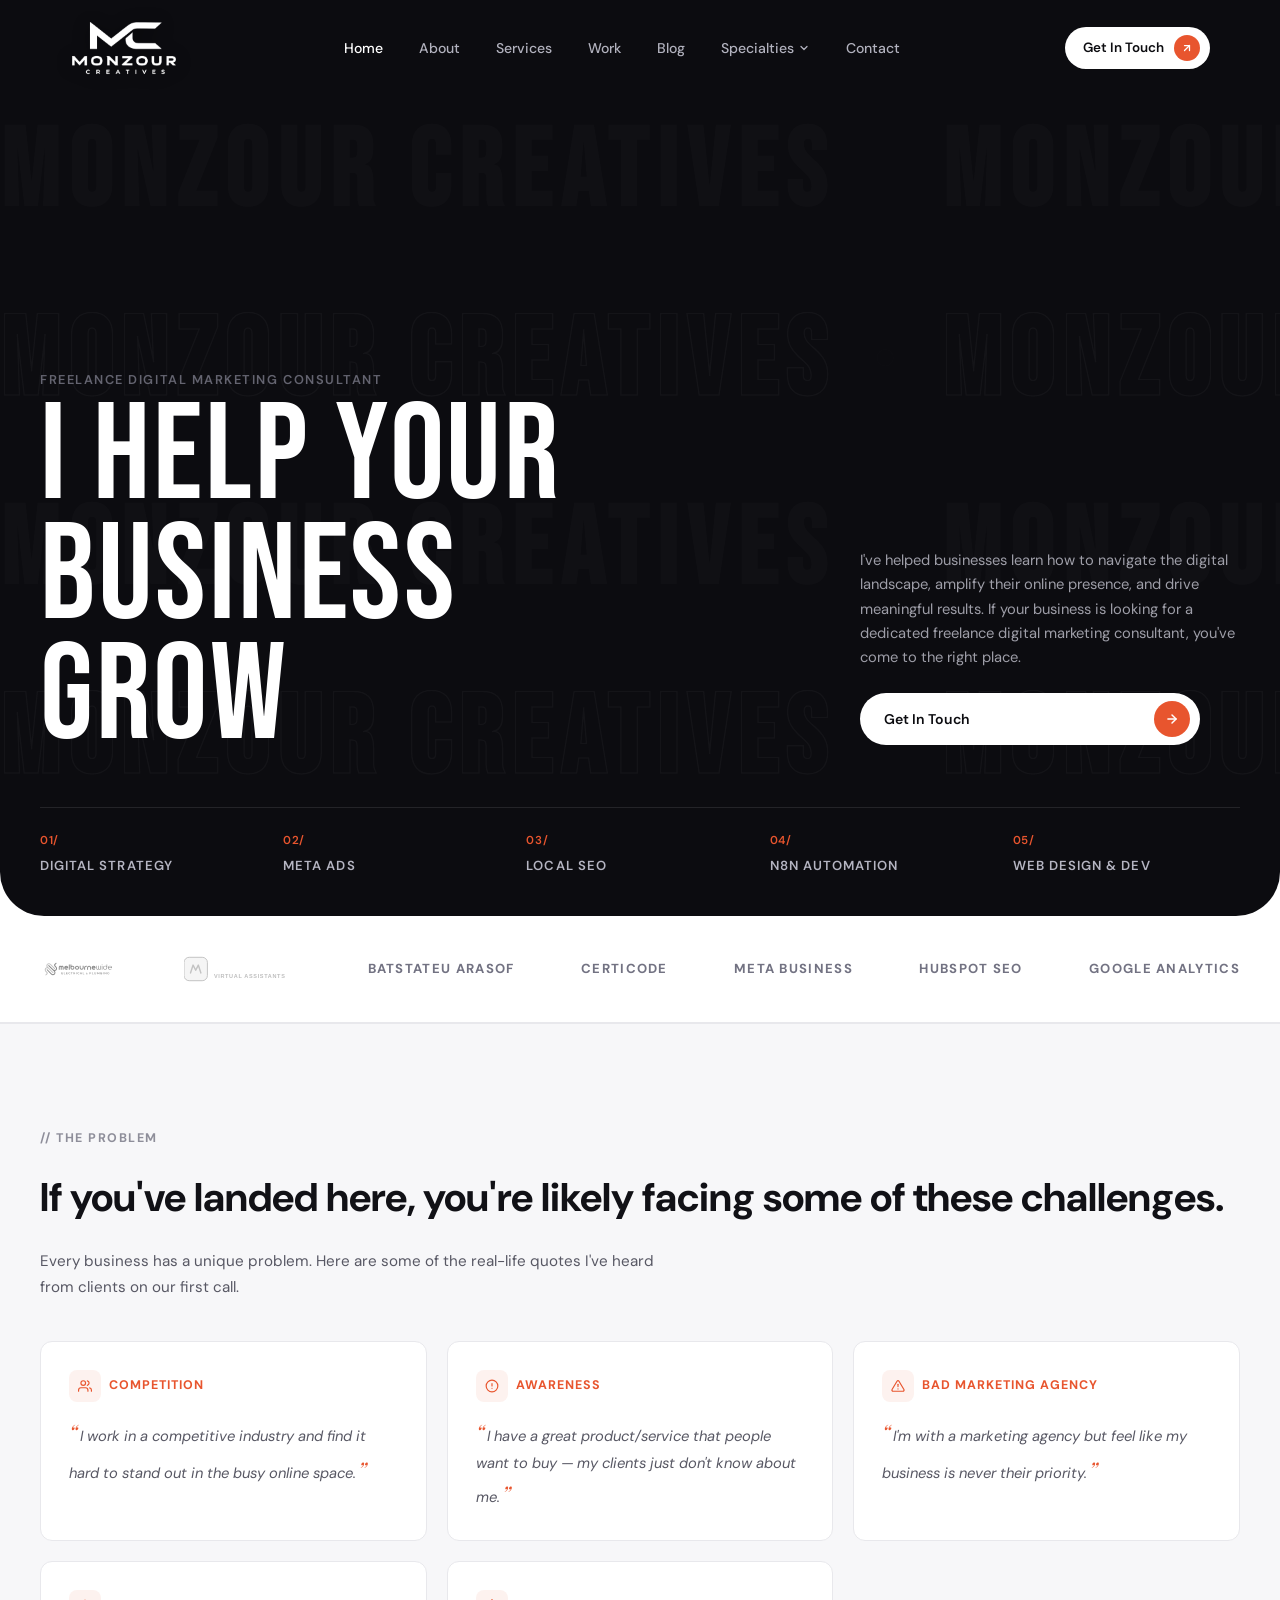
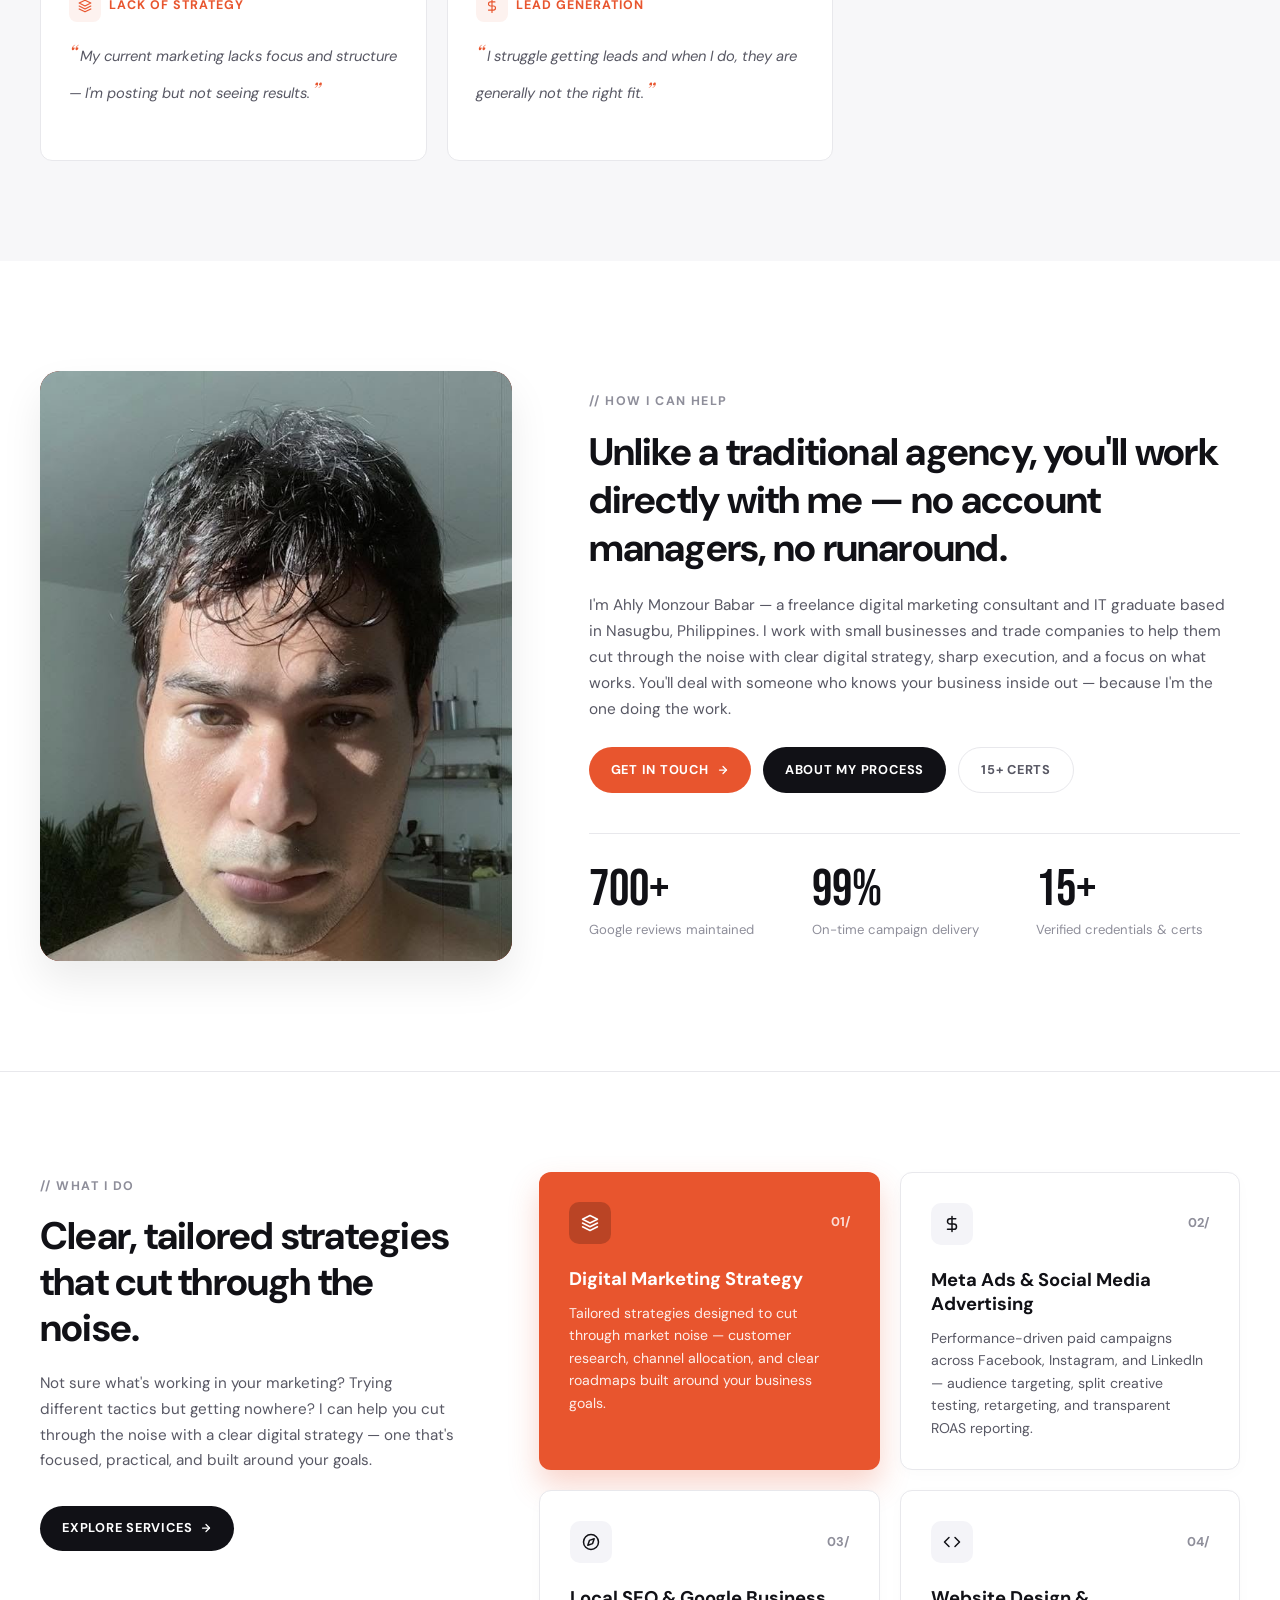
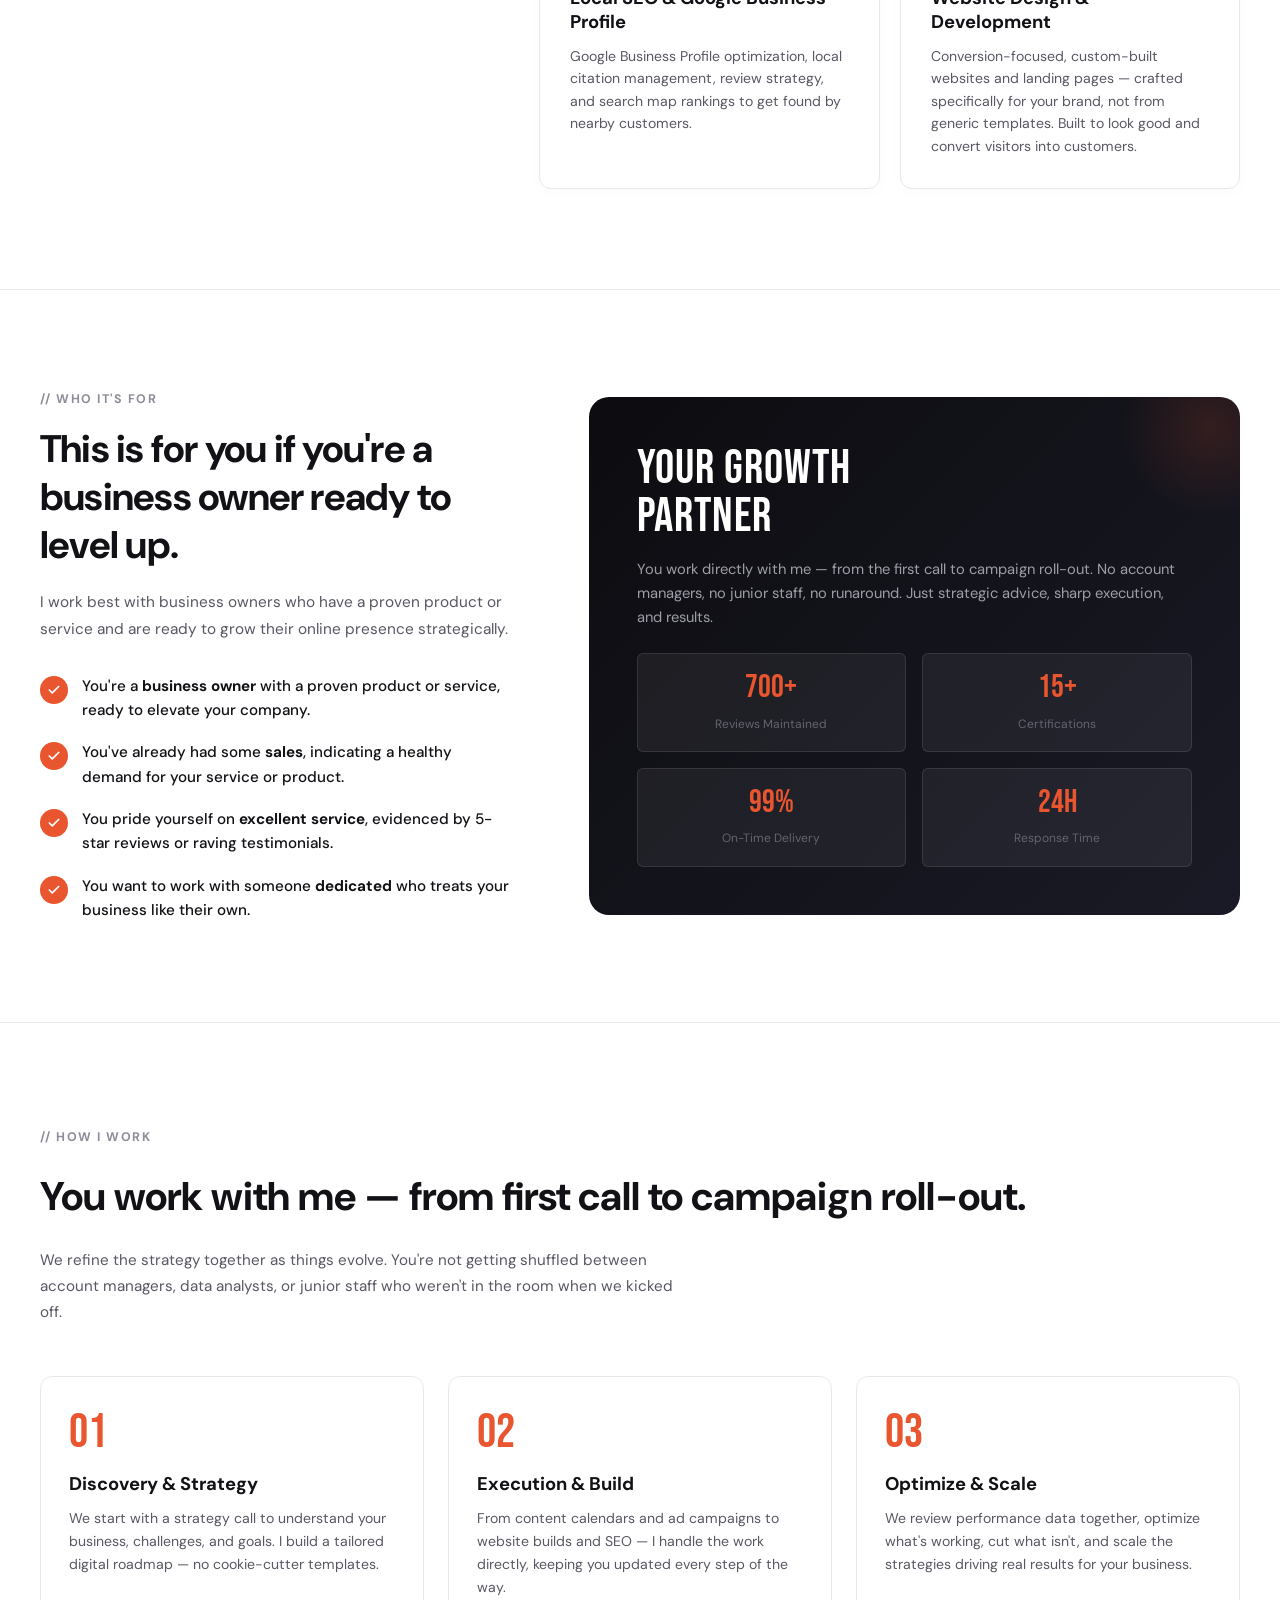
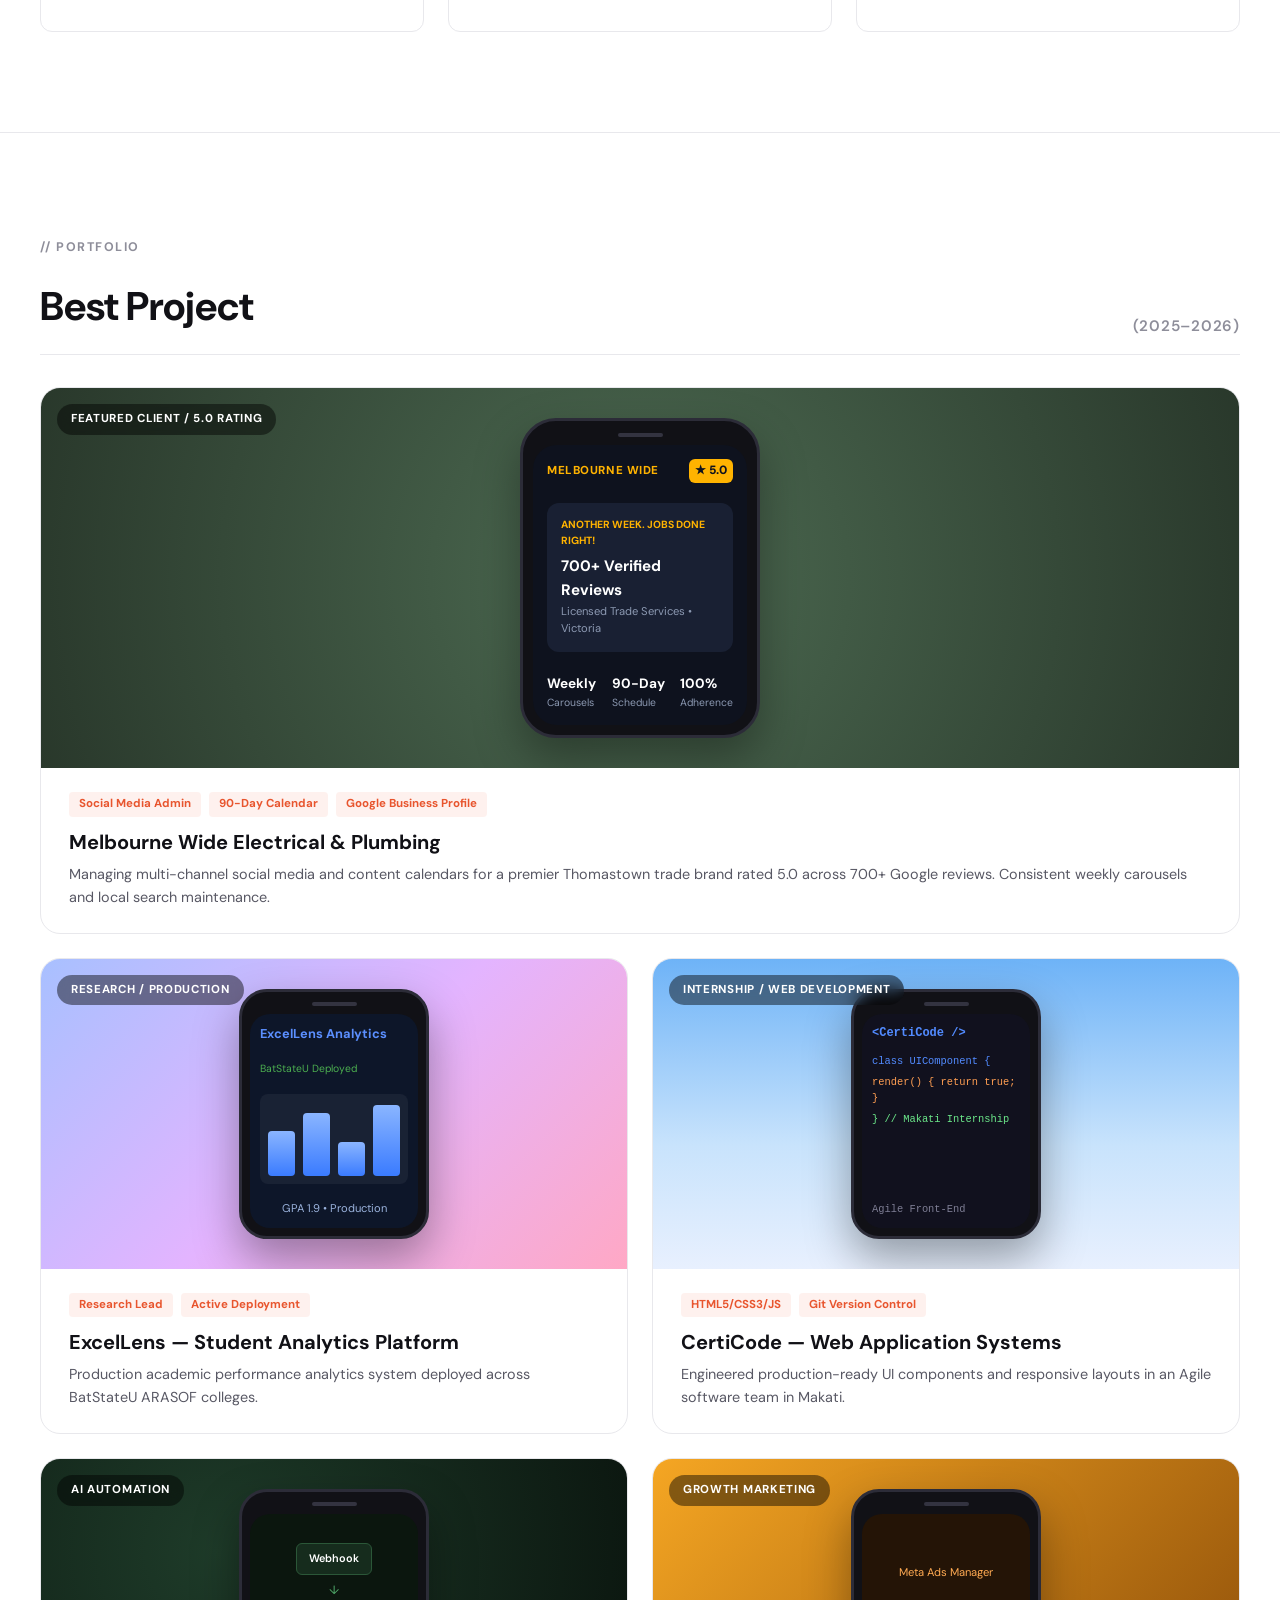
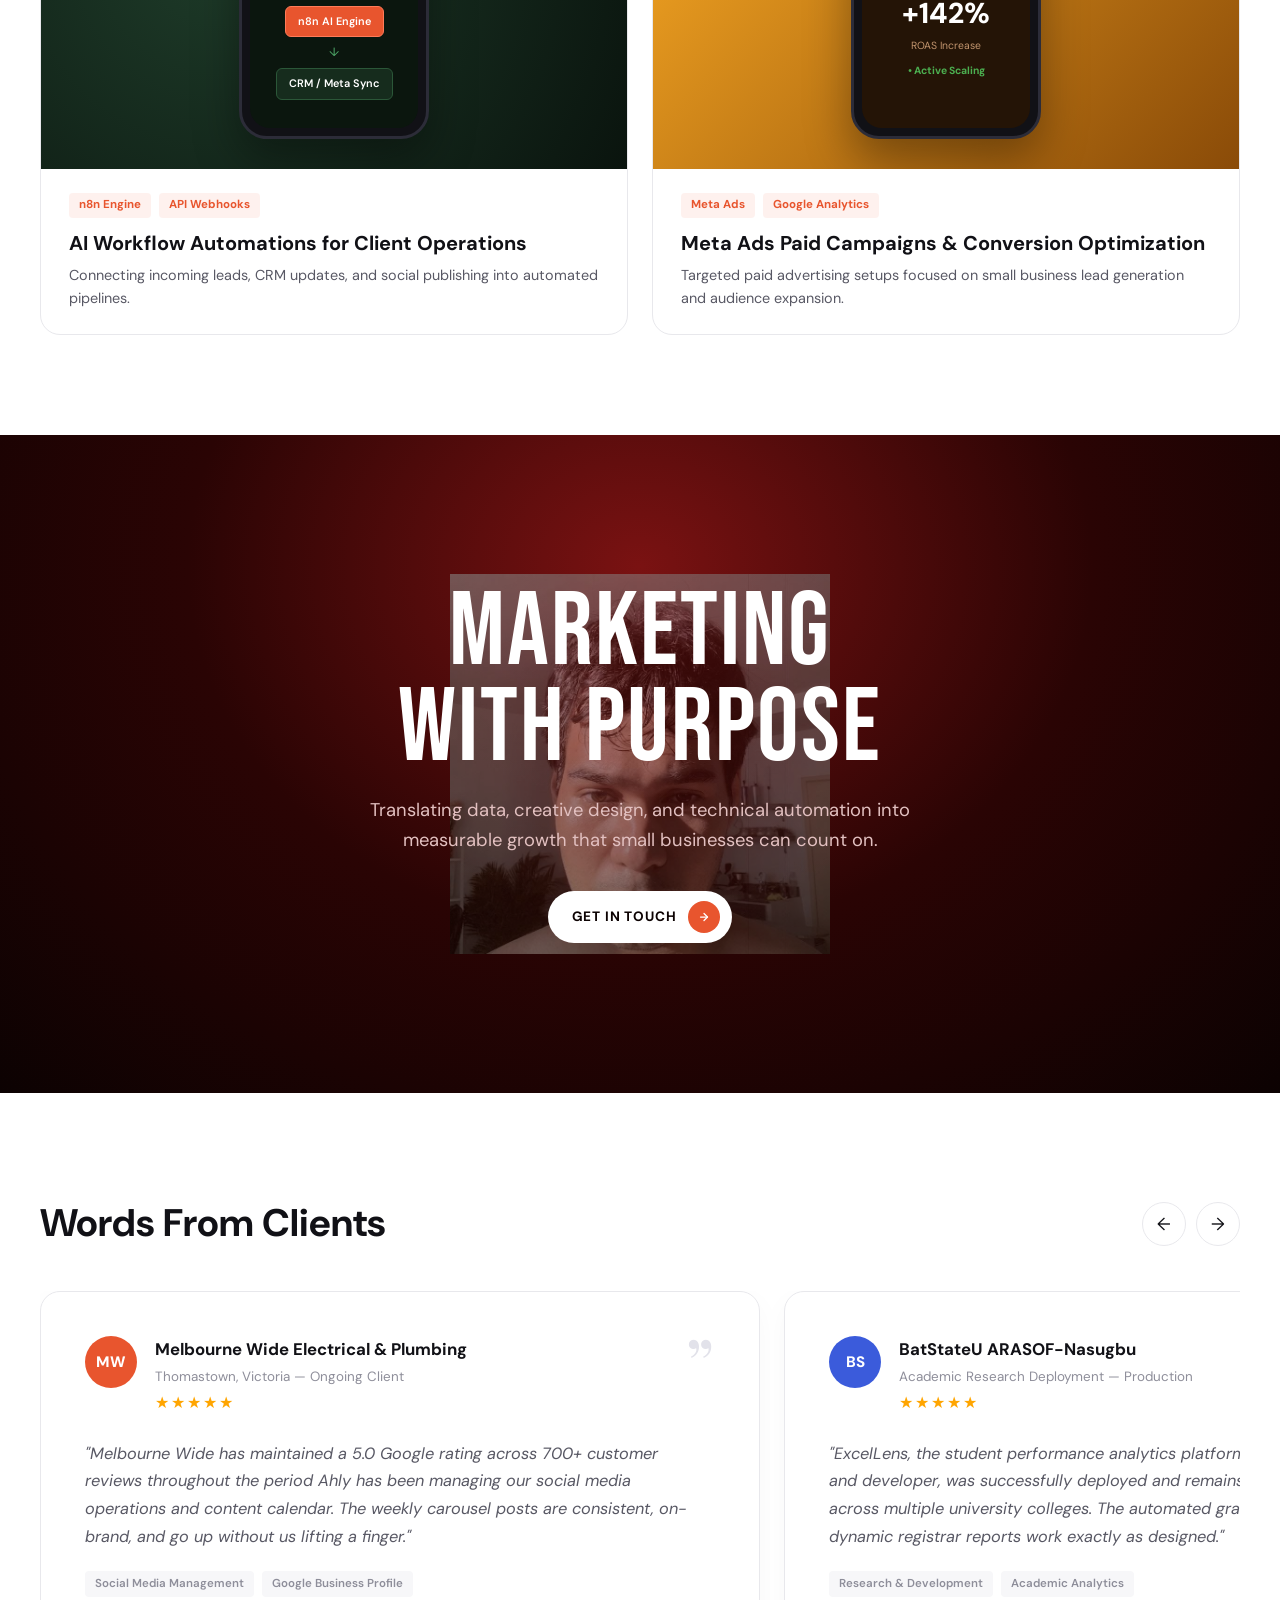
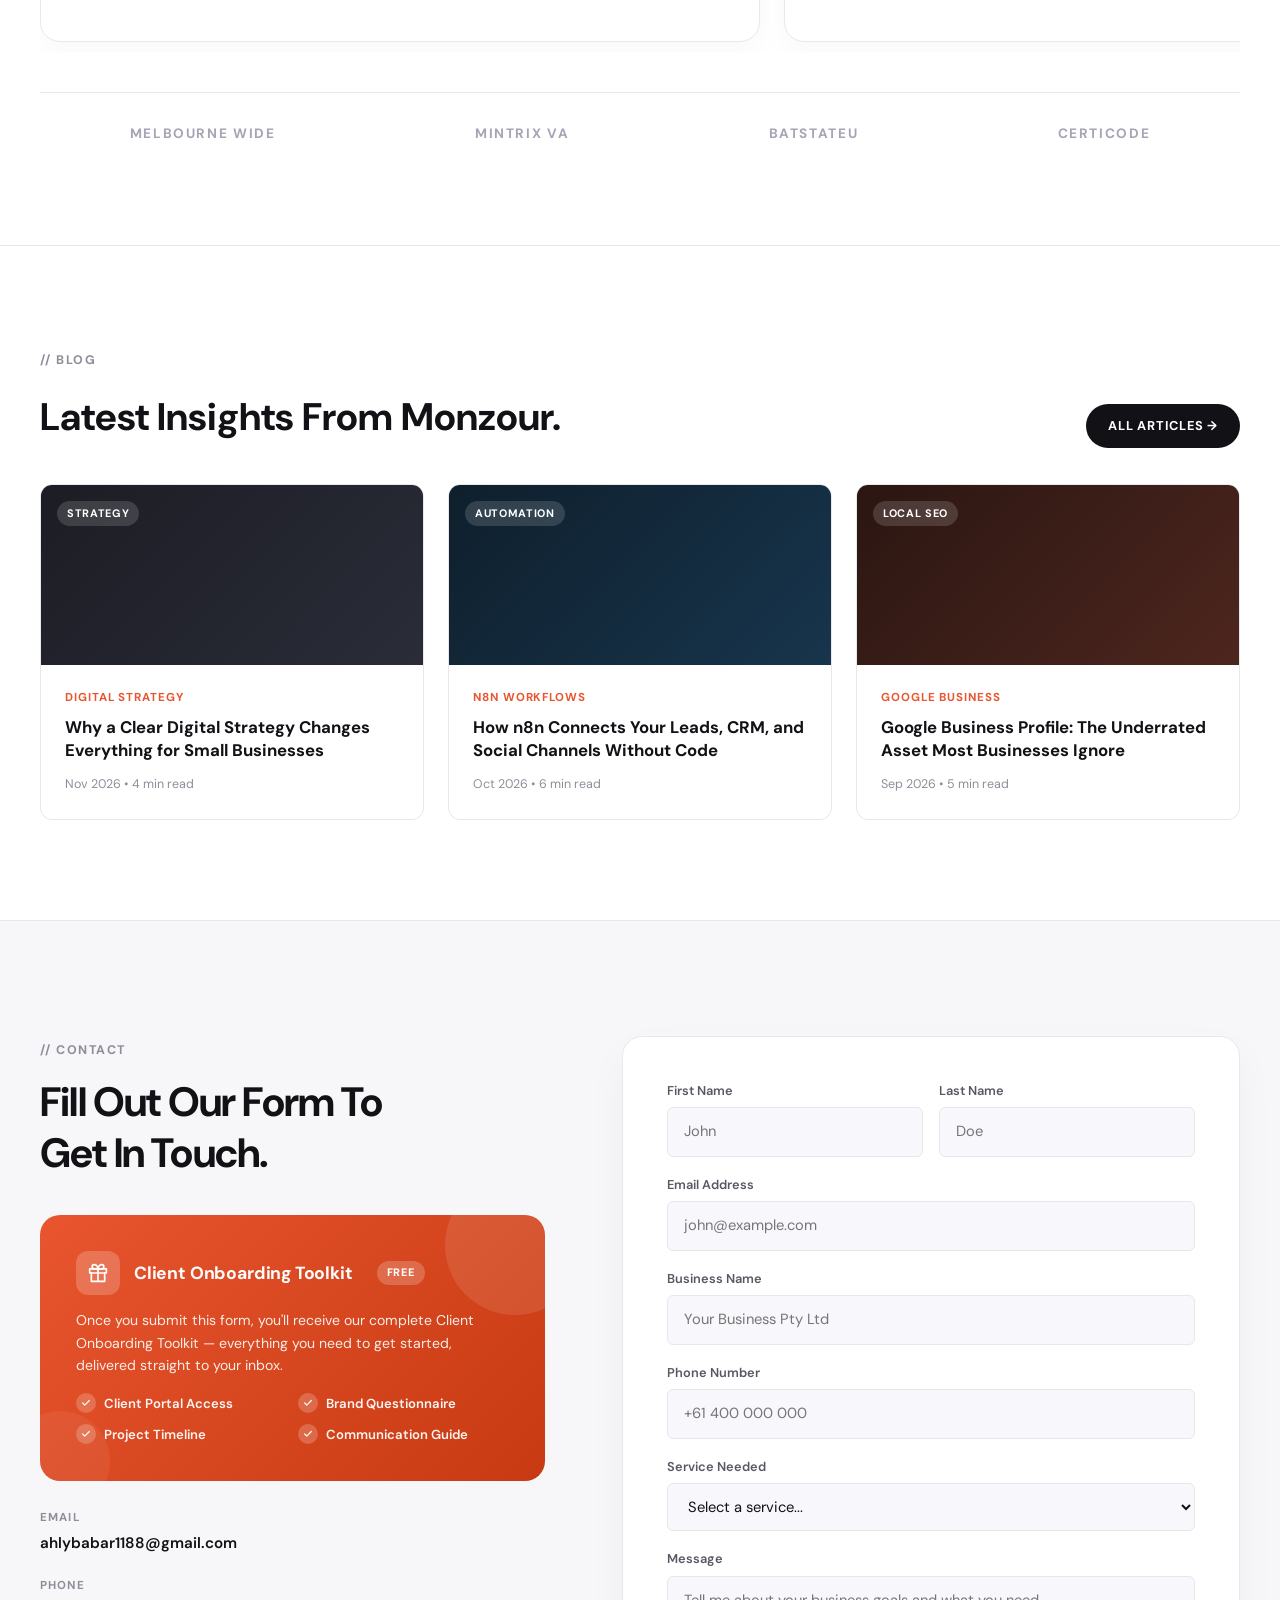
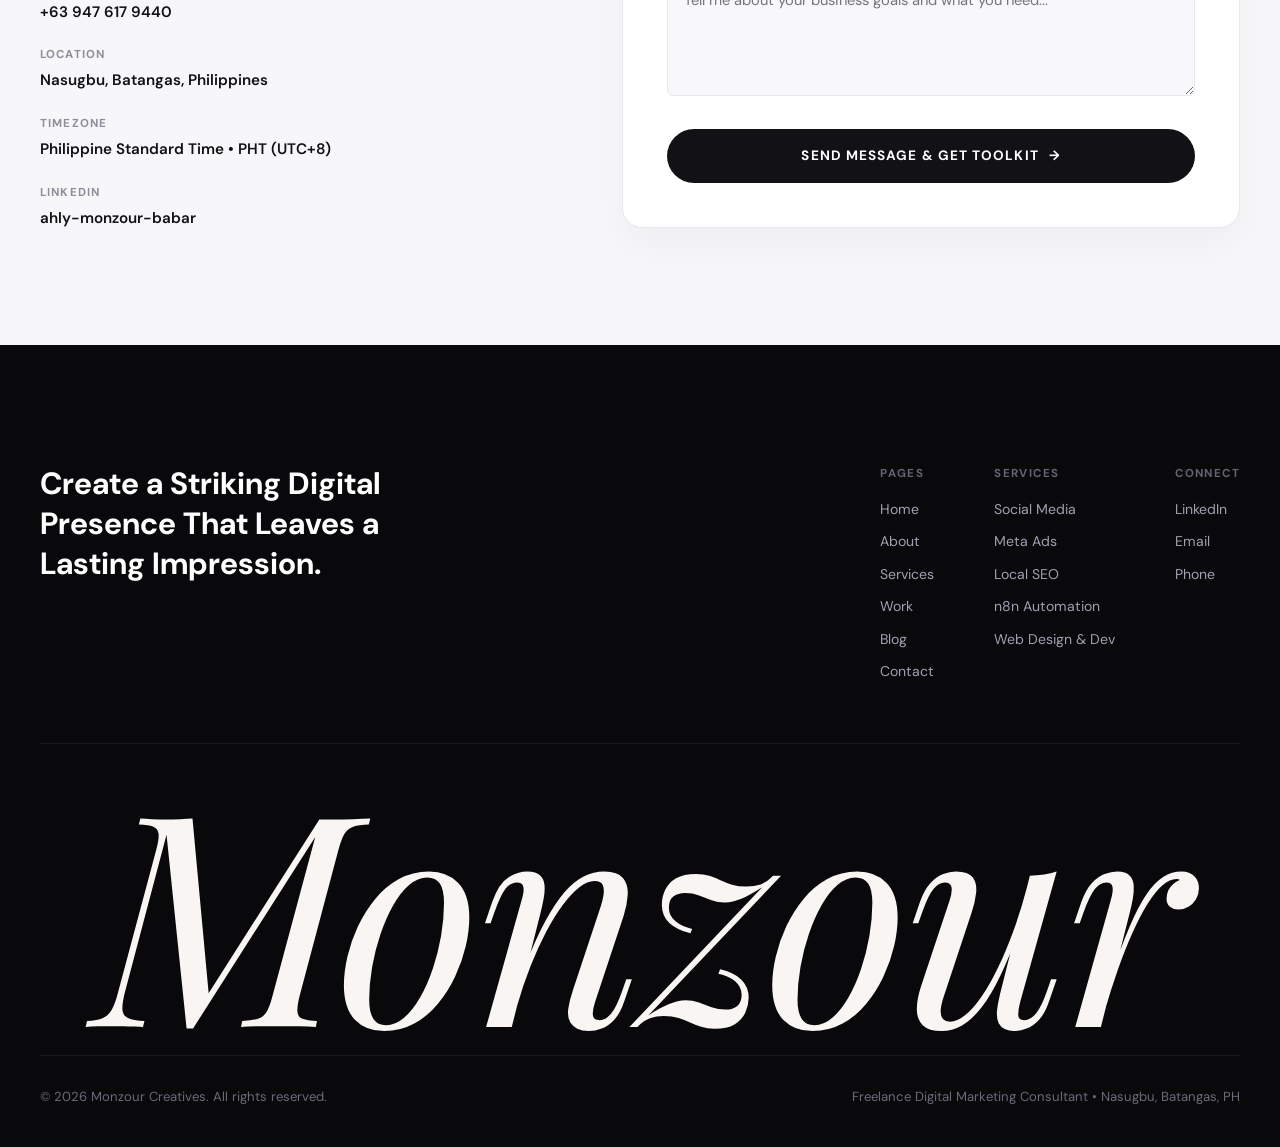
==== index.html @ 128cd542 "Update all contact buttons across all pages to lead directly to the Client Onboarding Toolkit form" ====
<!DOCTYPE html>
<html lang="en">

<head>
  <meta charset="UTF-8">
  <meta name="viewport" content="width=device-width, initial-scale=1.0">
  <meta name="description"
    content="Ahly Monzour Babar — Freelance Digital Marketing Consultant & AI Automation Specialist. Social media management, Meta Ads, SEO, n8n workflow automation, and web development.">
  <meta name="author" content="Ahly Monzour Babar">
  <link rel="icon" type="image/png" href="images/favicon.png">

  <!-- Fonts: Bebas Neue (display) + DM Sans (body) + Playfair Display (editorial wordmark) -->
  <link rel="preconnect" href="https://fonts.googleapis.com">
  <link rel="preconnect" href="https://fonts.gstatic.com" crossorigin>
  <link
    href="https://fonts.googleapis.com/css2?family=Bebas+Neue&family=DM+Sans:ital,wght@0,400;0,500;0,600;0,700;1,400&family=Playfair+Display:ital,wght@1,400;1,600;1,700;1,900&display=swap"
    rel="stylesheet">

  <link rel="stylesheet" href="css/styles.css">
  <title>Monzour Creatives | Freelance Digital Marketing Consultant</title>
</head>

<body>
  <a href="#main" class="skip-link">Skip to main content</a>
  <div class="nav-overlay" aria-hidden="true"></div>

  <!-- ===== HEADER ===== -->
  <header class="header" role="banner">
    <div class="hdr-inner">
      <a href="index.html" class="logo" aria-label="Monzour Creatives Home"><img src="images/logo.png"
          alt="Monzour Creatives" class="logo-img"></a>
      <nav class="nav" role="navigation" aria-label="Main navigation">
        <a href="index.html" class="nav-link active">Home</a>
        <a href="about.html" class="nav-link">About</a>
        <a href="#services" class="nav-link">Services</a>
        <a href="#projects" class="nav-link">Work</a>
        <a href="#articles" class="nav-link">Blog</a>
        <div class="dropdown">
          <a href="#" class="nav-link dropdown-toggle" aria-haspopup="true" aria-expanded="false">
            Specialties
            <svg xmlns="http://www.w3.org/2000/svg" viewBox="0 0 24 24" fill="none" stroke="currentColor"
              stroke-width="2.5" stroke-linecap="round" stroke-linejoin="round">
              <polyline points="6 9 12 15 18 9" />
            </svg>
          </a>
          <div class="dropdown-menu" role="menu">
            <a href="services/social-media.html" class="dropdown-item" role="menuitem">Social Media & Content
              Calendars</a>
            <a href="services/meta-ads.html" class="dropdown-item" role="menuitem">Meta Ads Management</a>
            <a href="services/seo.html" class="dropdown-item" role="menuitem">SEO & Google Business Profile</a>
            <a href="services/ai-automation.html" class="dropdown-item" role="menuitem">AI Workflow Automation (n8n)</a>
            <a href="services/web-development.html" class="dropdown-item" role="menuitem">Website Design &
              Development</a>
          </div>
        </div>
        <a href="#contact" class="nav-link">Contact</a>
      </nav>
      <a href="#contact" class="hdr-pill-btn">
        <span>Get In Touch</span>
        <span class="hdr-pill-arrow">
          <svg xmlns="http://www.w3.org/2000/svg" width="12" height="12" viewBox="0 0 24 24" fill="none"
            stroke="currentColor" stroke-width="2.5" stroke-linecap="round" stroke-linejoin="round">
            <line x1="7" y1="17" x2="17" y2="7" />
            <polyline points="7 7 17 7 17 17" />
          </svg>
        </span>
      </a>
      <button class="menu-toggle" aria-label="Toggle menu" aria-expanded="false">
        <span></span><span></span><span></span>
      </button>
    </div>
  </header>

  <main id="main">

    <!-- ===== 1. HERO (SK Creative Style — Freelance Consultant Intro) ===== -->
    <section class="hero-wrapper" aria-label="Introduction">
      <div class="hero-container">

        <!-- Multiple "Monzour Creatives" Ambient Typography Backdrop -->
        <div class="hero-bg-watermark" aria-hidden="true">
          <div class="watermark-row row-left">
            <span>MONZOUR CREATIVES</span>
            <span class="wm-dot">&bull;</span>
            <span>MONZOUR CREATIVES</span>
            <span class="wm-dot">&bull;</span>
            <span>MONZOUR CREATIVES</span>
            <span class="wm-dot">&bull;</span>
            <span>MONZOUR CREATIVES</span>
            <span class="wm-dot">&bull;</span>
            <span>MONZOUR CREATIVES</span>
            <span class="wm-dot">&bull;</span>
            <span>MONZOUR CREATIVES</span>
          </div>
          <div class="watermark-row row-right watermark-outline">
            <span>MONZOUR CREATIVES</span>
            <span class="wm-dot">&bull;</span>
            <span>MONZOUR CREATIVES</span>
            <span class="wm-dot">&bull;</span>
            <span>MONZOUR CREATIVES</span>
            <span class="wm-dot">&bull;</span>
            <span>MONZOUR CREATIVES</span>
            <span class="wm-dot">&bull;</span>
            <span>MONZOUR CREATIVES</span>
            <span class="wm-dot">&bull;</span>
            <span>MONZOUR CREATIVES</span>
          </div>
          <div class="watermark-row row-left">
            <span>MONZOUR CREATIVES</span>
            <span class="wm-dot">&bull;</span>
            <span>MONZOUR CREATIVES</span>
            <span class="wm-dot">&bull;</span>
            <span>MONZOUR CREATIVES</span>
            <span class="wm-dot">&bull;</span>
            <span>MONZOUR CREATIVES</span>
            <span class="wm-dot">&bull;</span>
            <span>MONZOUR CREATIVES</span>
            <span class="wm-dot">&bull;</span>
            <span>MONZOUR CREATIVES</span>
          </div>
          <div class="watermark-row row-right watermark-outline">
            <span>MONZOUR CREATIVES</span>
            <span class="wm-dot">&bull;</span>
            <span>MONZOUR CREATIVES</span>
            <span class="wm-dot">&bull;</span>
            <span>MONZOUR CREATIVES</span>
            <span class="wm-dot">&bull;</span>
            <span>MONZOUR CREATIVES</span>
            <span class="wm-dot">&bull;</span>
            <span>MONZOUR CREATIVES</span>
            <span class="wm-dot">&bull;</span>
            <span>MONZOUR CREATIVES</span>
          </div>
        </div>

        <!-- Huge Center Logo replacing photo in the middle -->
        <div class="hero-center-logo">
          <div class="hero-logo-ambient-glow" aria-hidden="true"></div>
        </div>

        <!-- Headline & CTA Row -->
        <div class="hero-main-row">
          <div class="hero-headline-col">
            <span class="hero-eyebrow">FREELANCE DIGITAL MARKETING CONSULTANT</span>
            <h1 class="hero-title">
              I HELP YOUR<br>
              BUSINESS<br>
              GROW
            </h1>
          </div>

          <div class="hero-action-col">
            <p class="hero-bio">
              I've helped businesses learn how to navigate the digital landscape, amplify their online presence, and
              drive meaningful results. If your business is looking for a dedicated freelance digital marketing
              consultant, you've come to the right place.
            </p>
            <a href="#contact" class="hero-search-pill">
              <span class="pill-label">Get In Touch</span>
              <span class="pill-icon">
                <svg xmlns="http://www.w3.org/2000/svg" width="14" height="14" viewBox="0 0 24 24" fill="none"
                  stroke="currentColor" stroke-width="2.5" stroke-linecap="round" stroke-linejoin="round">
                  <line x1="5" y1="12" x2="19" y2="12" />
                  <polyline points="12 5 19 12 12 19" />
                </svg>
              </span>
            </a>
          </div>
        </div>

        <!-- 5-Column Service Bar -->
        <div class="hero-services-bar">
          <div class="hero-service-item">
            <span class="hs-num">01/</span>
            <span class="hs-name">DIGITAL STRATEGY</span>
          </div>
          <div class="hero-service-item">
            <span class="hs-num">02/</span>
            <span class="hs-name">META ADS</span>
          </div>
          <div class="hero-service-item">
            <span class="hs-num">03/</span>
            <span class="hs-name">LOCAL SEO</span>
          </div>
          <div class="hero-service-item">
            <span class="hs-num">04/</span>
            <span class="hs-name">N8N AUTOMATION</span>
          </div>
          <div class="hero-service-item">
            <span class="hs-num">05/</span>
            <span class="hs-name">WEB DESIGN & DEV</span>
          </div>
        </div>

      </div>
    </section>

    <!-- ===== CLIENT LOGOS / SOCIAL PROOF STRIP ===== -->
    <section class="clients-strip" aria-label="Clients and trusted partners">
      <div class="clients-strip-inner">
        <div class="client-logo-item">
          <img src="images/clients/melbourne-wide-logo.svg" alt="Melbourne Wide Electrical &amp; Plumbing"
            onerror="this.outerHTML='<span class=\'client-txt-logo\'>MELBOURNE WIDE</span>'">
        </div>
        <div class="client-logo-item">
          <img src="images/clients/mintrix-logo.svg" alt="Mintrix Virtual Assistants"
            onerror="this.outerHTML='<span class=\'client-txt-logo\'>MINTRIX VA</span>'">
        </div>
        <div class="client-logo-item">
          <span class="client-txt-logo">BATSTATEU ARASOF</span>
        </div>
        <div class="client-logo-item">
          <span class="client-txt-logo">CERTICODE</span>
        </div>
        <div class="client-logo-item">
          <span class="client-txt-logo">META BUSINESS</span>
        </div>
        <div class="client-logo-item">
          <span class="client-txt-logo">HUBSPOT SEO</span>
        </div>
        <div class="client-logo-item">
          <span class="client-txt-logo">GOOGLE ANALYTICS</span>
        </div>
      </div>
    </section>

    <!-- ===== 2. THE PROBLEM (SK Creative-style Pain Points) ===== -->
    <section class="problems-section reveal" id="the-problem">
      <div class="problems-container">
        <span class="sub-tag">// THE PROBLEM</span>
        <h2 class="problems-heading">If you've landed here, you're likely facing some of these challenges.</h2>
        <p class="problems-intro">
          Every business has a unique problem. Here are some of the real-life quotes I've heard from clients on our
          first call.
        </p>

        <div class="problems-grid">
          <!-- Problem 1 -->
          <div class="problem-card stagger-child">
            <div class="problem-category">
              <span class="problem-category-icon">
                <svg xmlns="http://www.w3.org/2000/svg" width="14" height="14" viewBox="0 0 24 24" fill="none"
                  stroke="currentColor" stroke-width="2" stroke-linecap="round" stroke-linejoin="round">
                  <path d="M17 21v-2a4 4 0 0 0-4-4H5a4 4 0 0 0-4 4v2" />
                  <circle cx="9" cy="7" r="4" />
                  <path d="M23 21v-2a4 4 0 0 0-3-3.87" />
                  <path d="M16 3.13a4 4 0 0 1 0 7.75" />
                </svg>
              </span>
              Competition
            </div>
            <p class="problem-quote">I work in a competitive industry and find it hard to stand out in the busy online
              space.</p>
          </div>

          <!-- Problem 2 -->
          <div class="problem-card stagger-child">
            <div class="problem-category">
              <span class="problem-category-icon">
                <svg xmlns="http://www.w3.org/2000/svg" width="14" height="14" viewBox="0 0 24 24" fill="none"
                  stroke="currentColor" stroke-width="2" stroke-linecap="round" stroke-linejoin="round">
                  <circle cx="12" cy="12" r="10" />
                  <line x1="12" y1="8" x2="12" y2="12" />
                  <line x1="12" y1="16" x2="12.01" y2="16" />
                </svg>
              </span>
              Awareness
            </div>
            <p class="problem-quote">I have a great product/service that people want to buy — my clients just don't
              know about me.</p>
          </div>

          <!-- Problem 3 -->
          <div class="problem-card stagger-child">
            <div class="problem-category">
              <span class="problem-category-icon">
                <svg xmlns="http://www.w3.org/2000/svg" width="14" height="14" viewBox="0 0 24 24" fill="none"
                  stroke="currentColor" stroke-width="2" stroke-linecap="round" stroke-linejoin="round">
                  <path d="M10.29 3.86L1.82 18a2 2 0 0 0 1.71 3h16.94a2 2 0 0 0 1.71-3L13.71 3.86a2 2 0 0 0-3.42 0z" />
                  <line x1="12" y1="9" x2="12" y2="13" />
                  <line x1="12" y1="17" x2="12.01" y2="17" />
                </svg>
              </span>
              Bad Marketing Agency
            </div>
            <p class="problem-quote">I'm with a marketing agency but feel like my business is never their priority.</p>
          </div>

          <!-- Problem 4 -->
          <div class="problem-card stagger-child">
            <div class="problem-category">
              <span class="problem-category-icon">
                <svg xmlns="http://www.w3.org/2000/svg" width="14" height="14" viewBox="0 0 24 24" fill="none"
                  stroke="currentColor" stroke-width="2" stroke-linecap="round" stroke-linejoin="round">
                  <polygon points="12 2 2 7 12 12 22 7 12 2" />
                  <polyline points="2 17 12 22 22 17" />
                  <polyline points="2 12 12 17 22 12" />
                </svg>
              </span>
              Lack of Strategy
            </div>
            <p class="problem-quote">My current marketing lacks focus and structure — I'm posting but not seeing
              results.</p>
          </div>

          <!-- Problem 5 -->
          <div class="problem-card stagger-child">
            <div class="problem-category">
              <span class="problem-category-icon">
                <svg xmlns="http://www.w3.org/2000/svg" width="14" height="14" viewBox="0 0 24 24" fill="none"
                  stroke="currentColor" stroke-width="2" stroke-linecap="round" stroke-linejoin="round">
                  <line x1="12" y1="1" x2="12" y2="23" />
                  <path d="M17 5H9.5a3.5 3.5 0 0 0 0 7h5a3.5 3.5 0 0 1 0 7H6" />
                </svg>
              </span>
              Lead Generation
            </div>
            <p class="problem-quote">I struggle getting leads and when I do, they are generally not the right fit.</p>
          </div>

          <!-- Problem 6 -->
          <div class="problem-card stagger-child">
            <div class="problem-category">
              <span class="problem-category-icon">
                <svg xmlns="http://www.w3.org/2000/svg" width="14" height="14" viewBox="0 0 24 24" fill="none"
                  stroke="currentColor" stroke-width="2" stroke-linecap="round" stroke-linejoin="round">
                  <rect x="2" y="3" width="20" height="14" rx="2" ry="2" />
                  <line x1="8" y1="21" x2="16" y2="21" />
                  <line x1="12" y1="17" x2="12" y2="21" />
                </svg>
              </span>
              Brand Inconsistency
            </div>
            <p class="problem-quote">My current website doesn't reflect what my business is about and I'm losing
              potential customers.</p>
          </div>
        </div>
      </div>
    </section>

    <!-- ===== 3. ABOUT SPLIT (How I Can Help / Direct Work Approach) ===== -->
    <section class="about-section reveal" id="about">
      <div class="about-grid">
        <!-- Left: Red-lit portrait photo -->
        <div class="about-photo-wrap">
          <img src="images/ahly-portrait.jpg" alt="Ahly Monzour Babar - About" class="about-photo-img">
        </div>

        <!-- Right: Content & Stats -->
        <div class="about-content">
          <span class="sub-tag">// HOW I CAN HELP</span>
          <h2 class="about-heading">
            Unlike a traditional agency, you'll work directly with me — no account managers, no runaround.
          </h2>
          <p class="about-desc">
            I'm Ahly Monzour Babar — a freelance digital marketing consultant and IT graduate based in Nasugbu,
            Philippines. I work with small businesses and trade companies to help them cut through the noise with clear
            digital strategy, sharp execution, and a focus on what works. You'll deal with someone who knows your
            business inside out — because I'm the one doing the work.
          </p>

          <div class="about-pills-row">
            <a href="#contact" class="pill-btn pill-btn--orange">
              <span>GET IN TOUCH</span>
              <svg xmlns="http://www.w3.org/2000/svg" width="12" height="12" viewBox="0 0 24 24" fill="none"
                stroke="currentColor" stroke-width="2.5" stroke-linecap="round" stroke-linejoin="round">
                <line x1="5" y1="12" x2="19" y2="12" />
                <polyline points="12 5 19 12 12 19" />
              </svg>
            </a>
            <a href="about.html" class="pill-btn pill-btn--dark">ABOUT MY PROCESS</a>
            <a href="about.html#certifications" class="pill-btn pill-btn--outline">15+ CERTS</a>
          </div>

          <!-- Stats Row -->
          <div class="about-stats-row">
            <div class="stat-box">
              <span class="stat-big-num">700+</span>
              <span class="stat-label-text">Google reviews maintained</span>
            </div>
            <div class="stat-box">
              <span class="stat-big-num">99%</span>
              <span class="stat-label-text">On-time campaign delivery</span>
            </div>
            <div class="stat-box">
              <span class="stat-big-num">15+</span>
              <span class="stat-label-text">Verified credentials & certs</span>
            </div>
          </div>
        </div>
      </div>
    </section>

    <!-- ===== 4. SERVICES SECTION (SK Creative-style 4 Service Pillars) ===== -->
    <section class="services-section reveal" id="services">
      <div class="services-container">

        <!-- Left: Heading & Intro -->
        <div class="services-left-col">
          <span class="sub-tag">// WHAT I DO</span>
          <h2 class="services-main-heading">
            Clear, tailored strategies<br>that cut through the noise.
          </h2>
          <p class="services-intro-text">
            Not sure what's working in your marketing? Trying different tactics but getting nowhere? I can help you
            cut through the noise with a clear digital strategy — one that's focused, practical, and built around your
            goals.
          </p>
          <a href="portfolio.html" class="pill-btn pill-btn--dark">
            <span>EXPLORE SERVICES</span>
            <svg xmlns="http://www.w3.org/2000/svg" width="12" height="12" viewBox="0 0 24 24" fill="none"
              stroke="currentColor" stroke-width="2.5" stroke-linecap="round" stroke-linejoin="round">
              <line x1="5" y1="12" x2="19" y2="12" />
              <polyline points="12 5 19 12 12 19" />
            </svg>
          </a>
        </div>

        <!-- Right: 2x2 Grid of 4 Service Cards -->
        <div class="services-cards-grid">

          <!-- Card 1: Digital Strategy (Vibrant Orange Card) -->
          <div class="svc-card svc-card--orange">
            <div class="svc-card-header">
              <div class="svc-icon-box svc-icon-box--dark">
                <svg xmlns="http://www.w3.org/2000/svg" width="18" height="18" viewBox="0 0 24 24" fill="none"
                  stroke="currentColor" stroke-width="2" stroke-linecap="round" stroke-linejoin="round">
                  <polygon points="12 2 2 7 12 12 22 7 12 2" />
                  <polyline points="2 17 12 22 22 17" />
                  <polyline points="2 12 12 17 22 12" />
                </svg>
              </div>
              <span class="svc-num">01/</span>
            </div>
            <h3 class="svc-title">Digital Marketing Strategy</h3>
            <p class="svc-desc">
              Tailored strategies designed to cut through market noise — customer research, channel allocation, and
              clear roadmaps built around your business goals.
            </p>
          </div>

          <!-- Card 2: Meta Ads & Google Ads -->
          <div class="svc-card svc-card--light">
            <div class="svc-card-header">
              <div class="svc-icon-box">
                <svg xmlns="http://www.w3.org/2000/svg" width="18" height="18" viewBox="0 0 24 24" fill="none"
                  stroke="currentColor" stroke-width="2" stroke-linecap="round" stroke-linejoin="round">
                  <path d="M12 2v20M17 5H9.5a3.5 3.5 0 0 0 0 7h5a3.5 3.5 0 0 1 0 7H6" />
                </svg>
              </div>
              <span class="svc-num">02/</span>
            </div>
            <h3 class="svc-title">Meta Ads & Social Media Advertising</h3>
            <p class="svc-desc">
              Performance-driven paid campaigns across Facebook, Instagram, and LinkedIn — audience targeting, split
              creative testing, retargeting, and transparent ROAS reporting.
            </p>
          </div>

          <!-- Card 3: SEO & Google Business Profile -->
          <div class="svc-card svc-card--light">
            <div class="svc-card-header">
              <div class="svc-icon-box">
                <svg xmlns="http://www.w3.org/2000/svg" width="18" height="18" viewBox="0 0 24 24" fill="none"
                  stroke="currentColor" stroke-width="2" stroke-linecap="round" stroke-linejoin="round">
                  <circle cx="12" cy="12" r="10" />
                  <polygon points="16.24 7.76 14.12 14.12 7.76 16.24 9.88 9.88 16.24 7.76" />
                </svg>
              </div>
              <span class="svc-num">03/</span>
            </div>
            <h3 class="svc-title">Local SEO & Google Business Profile</h3>
            <p class="svc-desc">
              Google Business Profile optimization, local citation management, review strategy, and search map rankings
              to get found by nearby customers.
            </p>
          </div>

          <!-- Card 4: Website Design & Development -->
          <div class="svc-card svc-card--light">
            <div class="svc-card-header">
              <div class="svc-icon-box">
                <svg xmlns="http://www.w3.org/2000/svg" width="18" height="18" viewBox="0 0 24 24" fill="none"
                  stroke="currentColor" stroke-width="2" stroke-linecap="round" stroke-linejoin="round">
                  <polyline points="16 18 22 12 16 6" />
                  <polyline points="8 6 2 12 8 18" />
                </svg>
              </div>
              <span class="svc-num">04/</span>
            </div>
            <h3 class="svc-title">Website Design & Development</h3>
            <p class="svc-desc">
              Conversion-focused, custom-built websites and landing pages — crafted specifically for your brand, not
              from generic templates. Built to look good and convert visitors into customers.
            </p>
          </div>

        </div>

      </div>
    </section>

    <!-- ===== 5. WHO IT'S FOR / IDEAL CLIENT (SK Creative-style) ===== -->
    <section class="ideal-client-section reveal" id="ideal-client">
      <div class="ideal-client-container">

        <div class="ideal-client-content">
          <span class="sub-tag">// WHO IT'S FOR</span>
          <h2 class="ideal-client-heading">
            This is for you if you're a business owner ready to level up.
          </h2>
          <p class="ideal-client-desc">
            I work best with business owners who have a proven product or service and are ready to grow their online
            presence strategically.
          </p>

          <div class="ideal-client-checks">
            <div class="ideal-check-item">
              <span class="ideal-check-icon">
                <svg xmlns="http://www.w3.org/2000/svg" viewBox="0 0 24 24" fill="none" stroke="currentColor"
                  stroke-width="3" stroke-linecap="round" stroke-linejoin="round">
                  <polyline points="20 6 9 17 4 12" />
                </svg>
              </span>
              <span class="ideal-check-text">You're a <strong>business owner</strong> with a proven product or service,
                ready to elevate your company.</span>
            </div>
            <div class="ideal-check-item">
              <span class="ideal-check-icon">
                <svg xmlns="http://www.w3.org/2000/svg" viewBox="0 0 24 24" fill="none" stroke="currentColor"
                  stroke-width="3" stroke-linecap="round" stroke-linejoin="round">
                  <polyline points="20 6 9 17 4 12" />
                </svg>
              </span>
              <span class="ideal-check-text">You've already had some <strong>sales</strong>, indicating a healthy demand
                for your service or product.</span>
            </div>
            <div class="ideal-check-item">
              <span class="ideal-check-icon">
                <svg xmlns="http://www.w3.org/2000/svg" viewBox="0 0 24 24" fill="none" stroke="currentColor"
                  stroke-width="3" stroke-linecap="round" stroke-linejoin="round">
                  <polyline points="20 6 9 17 4 12" />
                </svg>
              </span>
              <span class="ideal-check-text">You pride yourself on <strong>excellent service</strong>, evidenced by
                5-star reviews or raving testimonials.</span>
            </div>
            <div class="ideal-check-item">
              <span class="ideal-check-icon">
                <svg xmlns="http://www.w3.org/2000/svg" viewBox="0 0 24 24" fill="none" stroke="currentColor"
                  stroke-width="3" stroke-linecap="round" stroke-linejoin="round">
                  <polyline points="20 6 9 17 4 12" />
                </svg>
              </span>
              <span class="ideal-check-text">You want to work with someone <strong>dedicated</strong> who treats your
                business like their own.</span>
            </div>
          </div>
        </div>

        <!-- Visual Card -->
        <div class="ideal-client-visual">
          <div class="icv-heading">YOUR GROWTH<br>PARTNER</div>
          <p class="icv-subtext">
            You work directly with me — from the first call to campaign roll-out. No account managers, no junior staff,
            no runaround. Just strategic advice, sharp execution, and results.
          </p>
          <div class="icv-stats-row">
            <div class="icv-stat-box">
              <span class="icv-stat-num">700+</span>
              <span class="icv-stat-label">Reviews Maintained</span>
            </div>
            <div class="icv-stat-box">
              <span class="icv-stat-num">15+</span>
              <span class="icv-stat-label">Certifications</span>
            </div>
            <div class="icv-stat-box">
              <span class="icv-stat-num">99%</span>
              <span class="icv-stat-label">On-Time Delivery</span>
            </div>
            <div class="icv-stat-box">
              <span class="icv-stat-num">24h</span>
              <span class="icv-stat-label">Response Time</span>
            </div>
          </div>
        </div>

      </div>
    </section>

    <!-- ===== 6. HOW I WORK (SK Creative-style Process Steps) ===== -->
    <section class="how-i-work-section reveal" id="process">
      <div class="how-i-work-container">
        <span class="sub-tag">// HOW I WORK</span>
        <h2 class="how-i-work-heading">You work with me — from first call to campaign roll-out.</h2>
        <p class="how-i-work-intro">
          We refine the strategy together as things evolve. You're not getting shuffled between account managers, data
          analysts, or junior staff who weren't in the room when we kicked off.
        </p>

        <div class="how-steps-grid">
          <div class="how-step-card stagger-child">
            <div class="how-step-num" aria-hidden="true"></div>
            <h3 class="how-step-title">Discovery & Strategy</h3>
            <p class="how-step-desc">
              We start with a strategy call to understand your business, challenges, and goals. I build a tailored
              digital roadmap — no cookie-cutter templates.
            </p>
          </div>

          <div class="how-step-card stagger-child">
            <div class="how-step-num" aria-hidden="true"></div>
            <h3 class="how-step-title">Execution & Build</h3>
            <p class="how-step-desc">
              From content calendars and ad campaigns to website builds and SEO — I handle the work directly, keeping
              you updated every step of the way.
            </p>
          </div>

          <div class="how-step-card stagger-child">
            <div class="how-step-num" aria-hidden="true"></div>
            <h3 class="how-step-title">Optimize & Scale</h3>
            <p class="how-step-desc">
              We review performance data together, optimize what's working, cut what isn't, and scale the strategies
              driving real results for your business.
            </p>
          </div>
        </div>
      </div>
    </section>

    <!-- ===== 7. BEST PROJECT (Charlotte Showcase Grid) ===== -->
    <section class="portfolio-section reveal" id="projects">
      <div class="portfolio-container">

        <div class="portfolio-top-bar">
          <div>
            <span class="sub-tag">// PORTFOLIO</span>
            <h2 class="portfolio-heading">Best Project</h2>
          </div>
          <span class="portfolio-count">(2025–2026)</span>
        </div>

        <div class="portfolio-grid-masonry">

          <!-- Card 1: Full-width Featured Project (Melbourne Wide) -->
          <a href="portfolio.html#melbourne-wide" class="project-showcase-card project-showcase-card--featured">
            <div class="project-card-media media-knit-green">
              <!-- Mockup Phone Device -->
              <div class="phone-mockup">
                <div class="phone-speaker"></div>
                <div class="phone-screen screen-melbourne">
                  <div class="mockup-header">
                    <span class="mockup-logo">MELBOURNE WIDE</span>
                    <span class="mockup-badge">★ 5.0</span>
                  </div>
                  <div class="mockup-hero-post">
                    <div class="mockup-post-tag">ANOTHER WEEK. JOBS DONE RIGHT!</div>
                    <div class="mockup-post-title">700+ Verified Reviews</div>
                    <div class="mockup-post-sub">Licensed Trade Services &bull; Victoria</div>
                  </div>
                  <div class="mockup-post-stats">
                    <div class="mp-stat"><span>Weekly</span>Carousels</div>
                    <div class="mp-stat"><span>90-Day</span>Schedule</div>
                    <div class="mp-stat"><span>100%</span>Adherence</div>
                  </div>
                </div>
              </div>
              <span class="card-pill-tag">FEATURED CLIENT / 5.0 RATING</span>
            </div>
            <div class="project-card-details">
              <div class="pcd-tags">
                <span>Social Media Admin</span>
                <span>90-Day Calendar</span>
                <span>Google Business Profile</span>
              </div>
              <h3 class="pcd-title">Melbourne Wide Electrical &amp; Plumbing</h3>
              <p class="pcd-desc">
                Managing multi-channel social media and content calendars for a premier Thomastown trade brand rated 5.0
                across 700+ Google reviews. Consistent weekly carousels and local search maintenance.
              </p>
            </div>
          </a>

          <!-- Card 2: ExcelLens -->
          <a href="portfolio.html#excellens" class="project-showcase-card">
            <div class="project-card-media media-gradient-pastel">
              <div class="phone-mockup phone-mockup--compact">
                <div class="phone-speaker"></div>
                <div class="phone-screen screen-excellens">
                  <div class="mockup-chart-header">ExcelLens Analytics</div>
                  <div class="mockup-chart-pill">BatStateU Deployed</div>
                  <div class="mockup-chart-bars">
                    <div class="mc-bar" style="height:60%"></div>
                    <div class="mc-bar" style="height:85%"></div>
                    <div class="mc-bar" style="height:45%"></div>
                    <div class="mc-bar" style="height:95%"></div>
                  </div>
                  <div class="mockup-kpi">GPA 1.9 &bull; Production</div>
                </div>
              </div>
              <span class="card-pill-tag">RESEARCH / PRODUCTION</span>
            </div>
            <div class="project-card-details">
              <div class="pcd-tags"><span>Research Lead</span><span>Active Deployment</span></div>
              <h3 class="pcd-title">ExcelLens — Student Analytics Platform</h3>
              <p class="pcd-desc">Production academic performance analytics system deployed across BatStateU ARASOF
                colleges.</p>
            </div>
          </a>

          <!-- Card 3: CertiCode -->
          <a href="portfolio.html#certicode" class="project-showcase-card">
            <div class="project-card-media media-sky-blue">
              <div class="phone-mockup phone-mockup--compact">
                <div class="phone-speaker"></div>
                <div class="phone-screen screen-certicode">
                  <div class="mockup-code-header">&lt;CertiCode /&gt;</div>
                  <div class="mockup-code-lines">
                    <span class="cl cl-blue">class UIComponent {</span>
                    <span class="cl cl-orange"> render() { return true; }</span>
                    <span class="cl cl-green">} // Makati Internship</span>
                  </div>
                  <div class="mockup-code-badge">Agile Front-End</div>
                </div>
              </div>
              <span class="card-pill-tag">INTERNSHIP / WEB DEVELOPMENT</span>
            </div>
            <div class="project-card-details">
              <div class="pcd-tags"><span>HTML5/CSS3/JS</span><span>Git Version Control</span></div>
              <h3 class="pcd-title">CertiCode — Web Application Systems</h3>
              <p class="pcd-desc">Engineered production-ready UI components and responsive layouts in an Agile software
                team in Makati.</p>
            </div>
          </a>

          <!-- Card 4: n8n Automations -->
          <a href="services/ai-automation.html" class="project-showcase-card">
            <div class="project-card-media media-mesh-dark">
              <div class="phone-mockup phone-mockup--compact">
                <div class="phone-speaker"></div>
                <div class="phone-screen screen-n8n">
                  <div class="mockup-node-flow">
                    <div class="mn-node">Webhook</div>
                    <div class="mn-line">&darr;</div>
                    <div class="mn-node mn-active">n8n AI Engine</div>
                    <div class="mn-line">&darr;</div>
                    <div class="mn-node">CRM / Meta Sync</div>
                  </div>
                </div>
              </div>
              <span class="card-pill-tag">AI AUTOMATION</span>
            </div>
            <div class="project-card-details">
              <div class="pcd-tags"><span>n8n Engine</span><span>API Webhooks</span></div>
              <h3 class="pcd-title">AI Workflow Automations for Client Operations</h3>
              <p class="pcd-desc">Connecting incoming leads, CRM updates, and social publishing into automated
                pipelines.</p>
            </div>
          </a>

          <!-- Card 5: Meta Ads -->
          <a href="services/meta-ads.html" class="project-showcase-card">
            <div class="project-card-media media-track-amber">
              <div class="phone-mockup phone-mockup--compact">
                <div class="phone-speaker"></div>
                <div class="phone-screen screen-ads">
                  <div class="mockup-ads-header">Meta Ads Manager</div>
                  <div class="mockup-ads-metric">
                    <span class="mam-val">+142%</span>
                    <span class="mam-lbl">ROAS Increase</span>
                  </div>
                  <div class="mockup-ads-status">&bull; Active Scaling</div>
                </div>
              </div>
              <span class="card-pill-tag">GROWTH MARKETING</span>
            </div>
            <div class="project-card-details">
              <div class="pcd-tags"><span>Meta Ads</span><span>Google Analytics</span></div>
              <h3 class="pcd-title">Meta Ads Paid Campaigns & Conversion Optimization</h3>
              <p class="pcd-desc">Targeted paid advertising setups focused on small business lead generation and
                audience expansion.</p>
            </div>
          </a>

        </div>

      </div>
    </section>

    <!-- ===== 8. STATEMENT SECTION ("MARKETING WITH PURPOSE") ===== -->
    <section class="statement-banner" aria-label="Philosophy">
      <div class="statement-bg-portrait">
        <img src="images/ahly-portrait.jpg" alt="Ahly Monzour Babar with laptop" class="statement-img">
      </div>
      <div class="statement-content">
        <h2 class="statement-title">
          MARKETING<br>WITH PURPOSE
        </h2>
        <p class="statement-sub">
          Translating data, creative design, and technical automation into measurable growth that small businesses can
          count on.
        </p>
        <a href="#contact" class="statement-pill-btn">
          <span>GET IN TOUCH</span>
          <span class="statement-arrow">
            <svg xmlns="http://www.w3.org/2000/svg" width="12" height="12" viewBox="0 0 24 24" fill="none"
              stroke="currentColor" stroke-width="2.5" stroke-linecap="round" stroke-linejoin="round">
              <line x1="5" y1="12" x2="19" y2="12" />
              <polyline points="12 5 19 12 12 19" />
            </svg>
          </span>
        </a>
      </div>
    </section>

    <!-- ===== 9. WORDS FROM CLIENTS (Testimonials with Arrows) ===== -->
    <section class="testimonials-section reveal" id="testimonials">
      <div class="testimonials-container">

        <div class="testimonials-top-bar">
          <h2 class="testimonials-heading">Words From Clients</h2>
          <div class="testimonials-arrows">
            <button class="t-arrow t-arrow--prev" aria-label="Previous testimonial">&#8592;</button>
            <button class="t-arrow t-arrow--next" aria-label="Next testimonial">&#8594;</button>
          </div>
        </div>

        <div class="testimonials-carousel" id="testimonialsCarousel">

          <!-- Testimonial 1: Melbourne Wide -->
          <div class="testimonial-card">
            <div class="tc-header">
              <div class="tc-avatar">MW</div>
              <div class="tc-meta">
                <strong class="tc-name">Melbourne Wide Electrical &amp; Plumbing</strong>
                <span class="tc-role">Thomastown, Victoria &mdash; Ongoing Client</span>
                <div class="tc-stars">&#9733;&#9733;&#9733;&#9733;&#9733;</div>
              </div>
              <div class="tc-quote-glyph">&rdquo;</div>
            </div>
            <p class="tc-body">
              "Melbourne Wide has maintained a 5.0 Google rating across 700+ customer reviews throughout the period Ahly
              has been managing our social media operations and content calendar. The weekly carousel posts are
              consistent, on-brand, and go up without us lifting a finger."
            </p>
            <div class="tc-footer-tags">
              <span>Social Media Management</span>
              <span>Google Business Profile</span>
            </div>
          </div>

          <!-- Testimonial 2: BatStateU -->
          <div class="testimonial-card">
            <div class="tc-header">
              <div class="tc-avatar tc-avatar--alt">BS</div>
              <div class="tc-meta">
                <strong class="tc-name">BatStateU ARASOF-Nasugbu</strong>
                <span class="tc-role">Academic Research Deployment &mdash; Production</span>
                <div class="tc-stars">&#9733;&#9733;&#9733;&#9733;&#9733;</div>
              </div>
              <div class="tc-quote-glyph">&rdquo;</div>
            </div>
            <p class="tc-body">
              "ExcelLens, the student performance analytics platform Ahly led as research lead and developer, was
              successfully deployed and remains in active production use across multiple university colleges. The
              automated grading calculations and dynamic registrar reports work exactly as designed."
            </p>
            <div class="tc-footer-tags">
              <span>Research & Development</span>
              <span>Academic Analytics</span>
            </div>
          </div>

        </div>

        <!-- Muted Client Logos Footer under Testimonial -->
        <div class="testimonials-logos-row">
          <span>MELBOURNE WIDE</span>
          <span>MINTRIX VA</span>
          <span>BATSTATEU</span>
          <span>CERTICODE</span>
        </div>

      </div>
    </section>

    <!-- ===== 10. LATEST INSIGHTS (3-Card Blog) ===== -->
    <section class="articles-section reveal" id="articles">
      <div class="articles-container">

        <div class="articles-top-bar">
          <div>
            <span class="sub-tag">// BLOG</span>
            <h2 class="articles-heading">Latest Insights From Monzour.</h2>
          </div>
          <a href="articles.html" class="pill-btn pill-btn--dark">ALL ARTICLES &rarr;</a>
        </div>

        <div class="articles-grid-3">

          <a href="articles.html" class="article-preview-card">
            <div class="article-card-thumb thumb-editorial-1">
              <span class="article-thumb-badge">STRATEGY</span>
            </div>
            <div class="article-card-info">
              <span class="article-cat-label">Digital Strategy</span>
              <h3 class="article-title-text">Why a Clear Digital Strategy Changes Everything for Small Businesses</h3>
              <span class="article-meta-date">Nov 2026 &bull; 4 min read</span>
            </div>
          </a>

          <a href="articles.html" class="article-preview-card">
            <div class="article-card-thumb thumb-editorial-2">
              <span class="article-thumb-badge">AUTOMATION</span>
            </div>
            <div class="article-card-info">
              <span class="article-cat-label">n8n Workflows</span>
              <h3 class="article-title-text">How n8n Connects Your Leads, CRM, and Social Channels Without Code</h3>
              <span class="article-meta-date">Oct 2026 &bull; 6 min read</span>
            </div>
          </a>

          <a href="articles.html" class="article-preview-card">
            <div class="article-card-thumb thumb-editorial-3">
              <span class="article-thumb-badge">LOCAL SEO</span>
            </div>
            <div class="article-card-info">
              <span class="article-cat-label">Google Business</span>
              <h3 class="article-title-text">Google Business Profile: The Underrated Asset Most Businesses Ignore
              </h3>
              <span class="article-meta-date">Sep 2026 &bull; 5 min read</span>
            </div>
          </a>

        </div>

      </div>
    </section>

    <!-- ===== 11. CONTACT SECTION (With Client Toolkit Highlight) ===== -->
    <section class="contact-section" id="contact">
      <div class="contact-container">

        <!-- Left: Heading & Details -->
        <div class="contact-left-col">
          <span class="sub-tag">// CONTACT</span>
          <h2 class="contact-main-heading">
            Fill Out Our Form To<br>Get In Touch.
          </h2>

          <!-- CLIENT TOOLKIT HIGHLIGHT -->
          <div class="toolkit-highlight">
            <div class="toolkit-header">
              <span class="toolkit-icon">
                <svg xmlns="http://www.w3.org/2000/svg" width="20" height="20" viewBox="0 0 24 24" fill="none"
                  stroke="currentColor" stroke-width="2" stroke-linecap="round" stroke-linejoin="round">
                  <polyline points="20 12 20 22 4 22 4 12" />
                  <rect x="2" y="7" width="20" height="5" />
                  <line x1="12" y1="22" x2="12" y2="7" />
                  <path d="M12 7H7.5a2.5 2.5 0 0 1 0-5C11 2 12 7 12 7z" />
                  <path d="M12 7h4.5a2.5 2.5 0 0 0 0-5C13 2 12 7 12 7z" />
                </svg>
              </span>
              <span class="toolkit-title">Client Onboarding Toolkit</span>
              <span class="toolkit-badge">FREE</span>
            </div>
            <p class="toolkit-desc">
              Once you submit this form, you'll receive our complete Client Onboarding Toolkit — everything you need to
              get started, delivered straight to your inbox.
            </p>
            <div class="toolkit-items">
              <div class="toolkit-item">
                <span class="toolkit-item-icon">
                  <svg xmlns="http://www.w3.org/2000/svg" viewBox="0 0 24 24" fill="none" stroke="currentColor"
                    stroke-width="3" stroke-linecap="round" stroke-linejoin="round">
                    <polyline points="20 6 9 17 4 12" />
                  </svg>
                </span>
                Client Portal Access
              </div>
              <div class="toolkit-item">
                <span class="toolkit-item-icon">
                  <svg xmlns="http://www.w3.org/2000/svg" viewBox="0 0 24 24" fill="none" stroke="currentColor"
                    stroke-width="3" stroke-linecap="round" stroke-linejoin="round">
                    <polyline points="20 6 9 17 4 12" />
                  </svg>
                </span>
                Brand Questionnaire
              </div>
              <div class="toolkit-item">
                <span class="toolkit-item-icon">
                  <svg xmlns="http://www.w3.org/2000/svg" viewBox="0 0 24 24" fill="none" stroke="currentColor"
                    stroke-width="3" stroke-linecap="round" stroke-linejoin="round">
                    <polyline points="20 6 9 17 4 12" />
                  </svg>
                </span>
                Project Timeline
              </div>
              <div class="toolkit-item">
                <span class="toolkit-item-icon">
                  <svg xmlns="http://www.w3.org/2000/svg" viewBox="0 0 24 24" fill="none" stroke="currentColor"
                    stroke-width="3" stroke-linecap="round" stroke-linejoin="round">
                    <polyline points="20 6 9 17 4 12" />
                  </svg>
                </span>
                Communication Guide
              </div>
            </div>
          </div>

          <div class="contact-info-list">
            <div class="contact-info-item">
              <span class="cii-label">EMAIL</span>
              <a href="mailto:ahlybabar1188@gmail.com" class="cii-val">ahlybabar1188@gmail.com</a>
            </div>
            <div class="contact-info-item">
              <span class="cii-label">PHONE</span>
              <a href="tel:+639476179440" class="cii-val">+63 947 617 9440</a>
            </div>
            <div class="contact-info-item">
              <span class="cii-label">LOCATION</span>
              <span class="cii-val">Nasugbu, Batangas, Philippines</span>
            </div>
            <div class="contact-info-item">
              <span class="cii-label">TIMEZONE</span>
              <span class="cii-val">Philippine Standard Time &bull; PHT (UTC+8)</span>
            </div>
            <div class="contact-info-item">
              <span class="cii-label">LINKEDIN</span>
              <a href="https://www.linkedin.com/in/ahly-monzour-babar-473a53365/" target="_blank" rel="noopener"
                class="cii-val">ahly-monzour-babar</a>
            </div>
          </div>
        </div>

        <!-- Right: Floating Form Card -->
        <div class="contact-right-col">
          <div class="contact-card-box">
            <form id="contact-form" action="https://formspree.io/f/YOUR_FORM_ID" method="POST" novalidate>

              <div class="form-dual-row">
                <div class="form-group">
                  <label class="form-label" for="cf-first-name">First Name</label>
                  <input class="form-input" id="cf-first-name" name="first_name" type="text" placeholder="John"
                    required>
                  <span class="form-error">Please enter your first name.</span>
                </div>
                <div class="form-group">
                  <label class="form-label" for="cf-last-name">Last Name</label>
                  <input class="form-input" id="cf-last-name" name="last_name" type="text" placeholder="Doe" required>
                  <span class="form-error">Please enter your last name.</span>
                </div>
              </div>

              <div class="form-group">
                <label class="form-label" for="cf-email">Email Address</label>
                <input class="form-input" id="cf-email" name="email" type="email" placeholder="john@example.com"
                  required>
                <span class="form-error">Please enter a valid email.</span>
              </div>

              <div class="form-group">
                <label class="form-label" for="cf-business">Business Name</label>
                <input class="form-input" id="cf-business" name="business_name" type="text"
                  placeholder="Your Business Pty Ltd">
              </div>

              <div class="form-group">
                <label class="form-label" for="cf-phone">Phone Number</label>
                <input class="form-input" id="cf-phone" name="phone" type="tel" placeholder="+61 400 000 000">
              </div>

              <div class="form-group">
                <label class="form-label" for="cf-service">Service Needed</label>
                <select class="form-input" id="cf-service" name="service">
                  <option value="">Select a service...</option>
                  <option>Digital Marketing Strategy</option>
                  <option>Meta Ads & Social Media Advertising</option>
                  <option>SEO & Google Business Profile</option>
                  <option>Website Design & Development</option>
                  <option>n8n AI Workflow Automation</option>
                  <option>Full Marketing Retainer</option>
                </select>
              </div>

              <div class="form-group">
                <label class="form-label" for="cf-message">Message</label>
                <textarea class="form-input form-textarea" id="cf-message" name="message"
                  placeholder="Tell me about your business goals and what you need..." required></textarea>
                <span class="form-error">Please enter a message.</span>
              </div>

              <button type="submit" class="contact-submit-pill">
                <span>SEND MESSAGE & GET TOOLKIT</span>
                <span class="btn-arrow">&rarr;</span>
              </button>

              <div class="form-status" role="alert"></div>
            </form>
          </div>
        </div>

      </div>
    </section>

  </main>

  <!-- ===== GIANT WORDMARK FOOTER ===== -->
  <footer class="footer-dark" role="contentinfo">
    <div class="footer-dark-inner">

      <!-- Top Row: Tagline + Navigation Links -->
      <div class="footer-top-grid">
        <div class="footer-tagline-col">
          <p class="footer-tagline-text">
            Create a Striking Digital Presence That Leaves a Lasting Impression.
          </p>
        </div>

        <div class="footer-links-group">
          <div class="footer-nav-col">
            <span class="fnc-title">PAGES</span>
            <a href="index.html">Home</a>
            <a href="about.html">About</a>
            <a href="#services">Services</a>
            <a href="#projects">Work</a>
            <a href="#articles">Blog</a>
            <a href="#contact">Contact</a>
          </div>

          <div class="footer-nav-col">
            <span class="fnc-title">SERVICES</span>
            <a href="services/social-media.html">Social Media</a>
            <a href="services/meta-ads.html">Meta Ads</a>
            <a href="services/seo.html">Local SEO</a>
            <a href="services/ai-automation.html">n8n Automation</a>
            <a href="services/web-development.html">Web Design & Dev</a>
          </div>

          <div class="footer-nav-col">
            <span class="fnc-title">CONNECT</span>
            <a href="https://www.linkedin.com/in/ahly-monzour-babar-473a53365/" target="_blank"
              rel="noopener">LinkedIn</a>
            <a href="mailto:ahlybabar1188@gmail.com">Email</a>
            <a href="tel:+639476179440">Phone</a>
          </div>
        </div>
      </div>

      <!-- CENTERPIECE: GIANT ITALIC WORDMARK -->
      <div class="footer-wordmark-container" aria-hidden="true">
        <span class="footer-giant-wordmark">Monzour</span>
      </div>

      <!-- Bottom Bar -->
      <div class="footer-bottom-bar">
        <p>&copy; 2026 Monzour Creatives. All rights reserved.</p>
        <p>Freelance Digital Marketing Consultant &bull; Nasugbu, Batangas, PH</p>
      </div>

    </div>
  </footer>

  <!-- Back to top button -->
  <button class="back-to-top" aria-label="Back to top">
    <svg xmlns="http://www.w3.org/2000/svg" width="20" height="20" viewBox="0 0 24 24" fill="none" stroke="currentColor"
      stroke-width="2.5" stroke-linecap="round" stroke-linejoin="round">
      <polyline points="18 15 12 9 6 15" />
    </svg>
  </button>

  <script src="js/main.js"></script>
</body>

</html>
---- css/styles.css ----
/* ==========================================================================
   AHLY MONZOUR BABAR — Charlotte-Style 1:1 Portfolio
   Aesthetic: Editorial high-fashion / creative studio look
   Palette: Pitch dark hero + Clean white mid-sections + Deep crimson statement + Giant serif footer
   Accent: #E8552E (vibrant warm orange-red)
   Fonts: Bebas Neue (display) + DM Sans (body) + Playfair Display (italic wordmark)
   ========================================================================== */

/* ---------- CSS CUSTOM PROPERTIES ---------- */
:root {
  /* Accent */
  --accent: #E8552E;
  --accent-hover: #D1401B;
  --accent-tint: rgba(232, 85, 46, 0.08);
  --accent-glow: rgba(232, 85, 46, 0.35);

  /* Surfaces - Dark (Hero, Statement, Footer) */
  --dark-bg: #0C0C10;
  --dark-surface: #14141A;
  --dark-border: rgba(255, 255, 255, 0.09);
  --dark-text: #FFFFFF;
  --dark-text-secondary: #9E9EA8;
  --dark-text-muted: #646470;

  /* Surfaces - Light (About, Services, Projects, Articles, Contact) */
  --light-bg: #FFFFFF;
  --light-bg-alt: #F7F7F9;
  --light-card: #FFFFFF;
  --light-border: #E8E8EC;
  --light-text: #111116;
  --light-text-secondary: #585864;
  --light-text-muted: #8E8E9A;

  /* Backward Compatibility defaults for sub-pages (dark theme) */
  --bg: #0C0C10;
  --bg-card: #15151D;
  --bg-card-hover: #1C1C26;
  --border: rgba(255, 255, 255, 0.09);
  --border-hover: rgba(232, 85, 46, 0.3);
  --text: #FFFFFF;
  --text-secondary: #A0A0AD;
  --text-muted: #6A6A78;

  /* Typography */
  --font-display: 'Bebas Neue', 'Arial Narrow', sans-serif;
  --font-serif: 'Playfair Display', Georgia, serif;
  --font-heading: 'DM Sans', sans-serif;
  --font-body: 'DM Sans', sans-serif;

  /* Spacing */
  --container: 1220px;
  --space-1: 4px;
  --space-2: 8px;
  --space-3: 12px;
  --space-4: 16px;
  --space-5: 20px;
  --space-6: 24px;
  --space-8: 32px;
  --space-10: 40px;
  --space-12: 48px;
  --space-16: 64px;
  --space-20: 80px;
  --space-24: 96px;

  /* Radius */
  --radius-sm: 6px;
  --radius-md: 12px;
  --radius-lg: 20px;
  --radius-pill: 100px;
  --radius-hero: 44px;

  /* Transition — Emil Kowalski's strong easing tokens */
  --ease: cubic-bezier(0.22, 1, 0.36, 1);
  --ease-out: cubic-bezier(0.23, 1, 0.32, 1);
  --ease-in-out: cubic-bezier(0.77, 0, 0.175, 1);
  --ease-drawer: cubic-bezier(0.32, 0.72, 0, 1);
  --transition: 0.3s var(--ease);

  /* Stagger delays for choreographed entrances */
  --stagger-1: 0ms;
  --stagger-2: 60ms;
  --stagger-3: 110ms;
  --stagger-4: 150ms;
  --stagger-5: 180ms;
}

/* ---------- RESET & BASE ---------- */
*,
*::before,
*::after {
  box-sizing: border-box;
  margin: 0;
  padding: 0;
}

html {
  scroll-behavior: smooth;
  -webkit-text-size-adjust: 100%;
}

body {
  font-family: var(--font-body);
  background: var(--light-bg);
  color: var(--light-text);
  line-height: 1.6;
  overflow-x: hidden;
  -webkit-font-smoothing: antialiased;
  -moz-osx-font-smoothing: grayscale;
}

img,
video {
  max-width: 100%;
  display: block;
}

a {
  color: inherit;
  text-decoration: none;
}

ul,
ol {
  list-style: none;
}

button {
  cursor: pointer;
  border: none;
  background: none;
  font: inherit;
  color: inherit;
}

input,
textarea,
select {
  font: inherit;
  color: inherit;
}

/* Sub-pages dark background override when on about/portfolio/etc */
body.dark-page,
body:has(.page-hero) {
  background: var(--dark-bg);
  color: var(--dark-text);
}

/* Common container */
.container {
  width: 100%;
  max-width: var(--container);
  margin: 0 auto;
  padding: 0 clamp(1.25rem, 4vw, 2.5rem);
}

.section {
  padding: clamp(60px, 8vw, 100px) 0;
}

/* Eyebrows / Sub-tags (// ABOUT ME style) */
.sub-tag {
  display: inline-block;
  font-size: 0.78rem;
  font-weight: 700;
  text-transform: uppercase;
  letter-spacing: 0.12em;
  color: var(--light-text-muted);
  margin-bottom: var(--space-4);
}

/* Scroll reveal animations — fade + subtle rise, transform/opacity only (composite) */
.reveal {
  opacity: 0;
  transform: translateY(20px);
  transition: opacity 0.6s var(--ease-out), transform 0.6s var(--ease-out);
}

.reveal.visible {
  opacity: 1;
  transform: translateY(0);
}

/* Staggered children inside reveal sections */
.reveal .stagger-child {
  opacity: 0;
  transform: translateY(12px);
  transition: opacity 0.5s var(--ease-out), transform 0.5s var(--ease-out);
}

.reveal.visible .stagger-child:nth-child(1) { transition-delay: var(--stagger-1); opacity: 1; transform: translateY(0); }
.reveal.visible .stagger-child:nth-child(2) { transition-delay: var(--stagger-2); opacity: 1; transform: translateY(0); }
.reveal.visible .stagger-child:nth-child(3) { transition-delay: var(--stagger-3); opacity: 1; transform: translateY(0); }
.reveal.visible .stagger-child:nth-child(4) { transition-delay: var(--stagger-4); opacity: 1; transform: translateY(0); }
.reveal.visible .stagger-child:nth-child(5) { transition-delay: var(--stagger-5); opacity: 1; transform: translateY(0); }

/* ============================================================
   HEADER / NAVBAR
   ============================================================ */
.header {
  position: fixed;
  top: 0;
  left: 0;
  right: 0;
  z-index: 1000;
  padding: 20px 0;
  transition: background 0.3s, backdrop-filter 0.3s, padding 0.3s, border 0.3s;
}

.header.scrolled {
  background: rgba(12, 12, 16, 0.92);
  backdrop-filter: blur(14px);
  -webkit-backdrop-filter: blur(14px);
  padding: 14px 0;
  border-bottom: 1px solid rgba(255, 255, 255, 0.08);
}

.hdr-inner,
.header .container {
  display: flex;
  align-items: center;
  justify-content: space-between;
  max-width: var(--container);
  margin: 0 auto;
  padding: 0 clamp(1.25rem, 4vw, 2.5rem);
}

.logo {
  font-family: var(--font-heading);
  font-size: 1.35rem;
  font-weight: 700;
  letter-spacing: -0.02em;
  color: #FFFFFF;
}

.logo-dot,
.logo span {
  color: var(--accent);
}

/* Nav Links */
.nav {
  display: flex;
  align-items: center;
  gap: 4px;
}

.nav-link {
  font-size: 0.88rem;
  font-weight: 500;
  padding: 8px 16px;
  border-radius: var(--radius-pill);
  color: #B2B2BE;
  transition: var(--transition);
  position: relative;
}

.nav-link:hover,
.nav-link.active {
  color: #FFFFFF;
}

/* Dropdown */
.dropdown {
  position: relative;
}

.dropdown-toggle {
  cursor: pointer;
  display: flex;
  align-items: center;
  gap: 4px;
}

.dropdown-toggle svg {
  width: 12px;
  height: 12px;
  transition: transform 0.25s var(--ease-out);
}

.dropdown:hover .dropdown-toggle svg {
  transform: rotate(180deg);
}

.dropdown-menu {
  position: absolute;
  top: calc(100% + 10px);
  left: 50%;
  transform: translateX(-50%) scale(0.96);
  transform-origin: top center;
  min-width: 270px;
  background: var(--dark-surface);
  border: 1px solid var(--dark-border);
  border-radius: var(--radius-md);
  padding: 8px;
  opacity: 0;
  visibility: hidden;
  transition: opacity 200ms var(--ease-out), transform 200ms var(--ease-out), visibility 200ms;
  z-index: 100;
  box-shadow: 0 20px 50px rgba(0, 0, 0, 0.6);
}

.dropdown:hover .dropdown-menu {
  opacity: 1;
  visibility: visible;
  transform: translateX(-50%) scale(1);
}

.dropdown-item {
  display: block;
  padding: 10px 14px;
  font-size: 0.85rem;
  color: #A0A0AD;
  border-radius: var(--radius-sm);
  transition: var(--transition);
}

.dropdown-item:hover {
  background: rgba(232, 85, 46, 0.12);
  color: #FFFFFF;
}

/* Header Pill CTA */
.hdr-pill-btn {
  display: inline-flex;
  align-items: center;
  gap: 10px;
  background: #FFFFFF;
  color: #0C0C10;
  font-size: 0.84rem;
  font-weight: 600;
  padding: 8px 10px 8px 18px;
  border-radius: var(--radius-pill);
  transition: var(--transition);
}

.hdr-pill-arrow {
  width: 26px;
  height: 26px;
  border-radius: 50%;
  background: var(--accent);
  color: #FFFFFF;
  display: flex;
  align-items: center;
  justify-content: center;
  transition: transform var(--transition);
}

.hdr-pill-btn:hover {
  background: #ECECF2;
}

.hdr-pill-btn:active {
  transform: scale(0.97);
}

.hdr-pill-btn:hover .hdr-pill-arrow {
  transform: scale(1.08);
}

/* Mobile Menu Toggle */
.menu-toggle {
  display: none;
  flex-direction: column;
  gap: 5px;
  width: 28px;
  padding: 4px 0;
}

.menu-toggle span {
  width: 100%;
  height: 2px;
  background: #FFFFFF;
  border-radius: 1px;
  transition: var(--transition);
}

.menu-toggle.active span:nth-child(1) {
  transform: rotate(45deg) translate(5px, 5px);
}

.menu-toggle.active span:nth-child(2) {
  opacity: 0;
}

.menu-toggle.active span:nth-child(3) {
  transform: rotate(-45deg) translate(5px, -5px);
}


/* ============================================================
   1. HERO SECTION (Charlotte Dark Card with Curved Bottom)
   ============================================================ */
.hero-wrapper {
  background: var(--light-bg);
  padding: 0;
  position: relative;
}

.hero-container {
  background: var(--dark-bg);
  border-radius: 0 0 var(--radius-hero) var(--radius-hero);
  position: relative;
  overflow: hidden;
  padding: 130px clamp(1.25rem, 4vw, 2.5rem) 40px;
  min-height: 90vh;
  display: flex;
  flex-direction: column;
  justify-content: space-between;
}

/* ==================== HERO BACKGROUND TYPOGRAPHY (WATERMARK) ==================== */
.hero-bg-watermark {
  position: absolute;
  inset: 0;
  z-index: 1;
  pointer-events: none;
  overflow: hidden;
  display: flex;
  flex-direction: column;
  justify-content: space-evenly;
  padding: 40px 0;
  user-select: none;
  opacity: 0.65;
}

.watermark-row {
  display: flex;
  align-items: center;
  white-space: nowrap;
  font-family: var(--font-display);
  font-size: clamp(3.8rem, 8.5vw, 8.5rem);
  font-weight: 700;
  letter-spacing: 0.08em;
  line-height: 1;
  color: rgba(255, 255, 255, 0.032);
  gap: 2.5rem;
  will-change: transform;
}

.wm-dot {
  opacity: 0.35;
  font-size: 0.55em;
  vertical-align: middle;
}

.watermark-row.watermark-outline {
  color: transparent;
  -webkit-text-stroke: 1.5px rgba(255, 255, 255, 0.055);
}

.watermark-row.row-left {
  animation: watermarkDriftLeft 55s linear infinite;
}

.watermark-row.row-right {
  animation: watermarkDriftRight 55s linear infinite;
}

@keyframes watermarkDriftLeft {
  0% { transform: translateX(0); }
  100% { transform: translateX(-50%); }
}

@keyframes watermarkDriftRight {
  0% { transform: translateX(-50%); }
  100% { transform: translateX(0); }
}

/* ==================== HERO CENTER HUGE LOGO ==================== */
.hero-center-logo {
  position: absolute;
  top: 50px;
  left: 50%;
  transform: translateX(-50%);
  width: clamp(340px, 46vw, 640px);
  max-width: 90vw;
  z-index: 2;
  pointer-events: none;
  display: flex;
  flex-direction: column;
  align-items: center;
  justify-content: center;
  opacity: 0;
  animation: heroLogoFadeZoom 0.9s cubic-bezier(0.16, 1, 0.3, 1) 0.15s forwards;
}

.hero-logo-ambient-glow {
  position: absolute;
  width: 100%;
  height: 100%;
  max-width: 480px;
  max-height: 480px;
  border-radius: 50%;
  background: radial-gradient(circle, rgba(255, 255, 255, 0.06) 0%, rgba(255, 255, 255, 0.015) 50%, transparent 75%);
  filter: blur(45px);
  pointer-events: none;
  z-index: -1;
}

.hero-big-logo {
  width: 100%;
  height: auto;
  max-height: 380px;
  object-fit: contain;
  display: block;
  filter: drop-shadow(0 20px 50px rgba(0, 0, 0, 0.9)) drop-shadow(0 0 40px rgba(255, 255, 255, 0.07));
}

@keyframes heroLogoFadeZoom {
  0% {
    opacity: 0;
    transform: translateX(-50%) scale(0.92);
  }
  100% {
    opacity: 1;
    transform: translateX(-50%) scale(1);
  }
}

/* Main text row */
.hero-main-row {
  position: relative;
  z-index: 4;
  display: flex;
  justify-content: space-between;
  align-items: flex-end;
  margin-top: 240px;
  gap: 30px;
}

.hero-headline-col {
  flex: 1;
}

.hero-eyebrow {
  display: block;
  font-size: 0.8rem;
  font-weight: 600;
  letter-spacing: 0.12em;
  color: var(--dark-text-muted);
  margin-bottom: 8px;
}

.hero-title {
  font-family: var(--font-display);
  font-size: clamp(4.5rem, 11vw, 8.5rem);
  font-weight: 400;
  line-height: 0.88;
  letter-spacing: 0.02em;
  color: #FFFFFF;
}

/* Action column (right side) */
.hero-action-col {
  max-width: 380px;
  margin-bottom: 12px;
}

.hero-bio {
  font-size: 0.92rem;
  color: var(--dark-text-secondary);
  line-height: 1.65;
  margin-bottom: 24px;
}

/* White search/pill CTA */
.hero-search-pill {
  display: inline-flex;
  align-items: center;
  justify-content: space-between;
  width: 100%;
  max-width: 340px;
  background: #FFFFFF;
  padding: 8px 10px 8px 24px;
  border-radius: var(--radius-pill);
  transition: var(--transition);
}

.hero-search-pill .pill-label {
  font-size: 0.88rem;
  font-weight: 600;
  color: #0C0C10;
}

.hero-search-pill .pill-icon {
  width: 36px;
  height: 36px;
  border-radius: 50%;
  background: var(--accent);
  color: #FFFFFF;
  display: flex;
  align-items: center;
  justify-content: center;
  transition: transform var(--transition);
}

.hero-search-pill:hover {
  background: #F4F4F8;
  box-shadow: 0 10px 25px rgba(0, 0, 0, 0.4);
}

.hero-search-pill:active {
  transform: scale(0.97);
  transition: transform 160ms var(--ease-out);
}

.hero-search-pill:hover .pill-icon {
  transform: scale(1.08);
}

/* 5-Column Service Bar along hero bottom */
.hero-services-bar {
  position: relative;
  z-index: 4;
  display: grid;
  grid-template-columns: repeat(5, 1fr);
  gap: 16px;
  margin-top: 50px;
  padding-top: 24px;
  border-top: 1px solid rgba(255, 255, 255, 0.1);
}

.hero-service-item {
  display: flex;
  flex-direction: column;
  gap: 4px;
}

.hs-num {
  font-size: 0.72rem;
  font-weight: 600;
  color: var(--accent);
  letter-spacing: 0.05em;
}

.hs-name {
  font-size: 0.82rem;
  font-weight: 600;
  color: #B5B5C2;
  letter-spacing: 0.08em;
}


/* ============================================================
   CLIENT LOGOS STRIP
   ============================================================ */
.clients-strip {
  background: var(--light-bg);
  padding: 40px clamp(1.25rem, 4vw, 2.5rem);
  border-bottom: 1px solid var(--light-border);
}

.clients-strip-inner {
  max-width: var(--container);
  margin: 0 auto;
  display: flex;
  align-items: center;
  justify-content: space-between;
  flex-wrap: wrap;
  gap: 24px;
}

.client-logo-item {
  display: flex;
  align-items: center;
}

.client-logo-item img {
  height: 26px;
  width: auto;
  object-fit: contain;
  filter: grayscale(1) opacity(0.7);
  transition: filter var(--transition);
}

.client-logo-item img:hover {
  filter: grayscale(0) opacity(1);
}

.client-txt-logo {
  font-family: var(--font-heading);
  font-size: 0.82rem;
  font-weight: 700;
  letter-spacing: 0.1em;
  color: #727282;
  transition: color var(--transition);
}

.client-txt-logo:hover {
  color: #111116;
}


/* ============================================================
   2. ABOUT ME SECTION (Charlotte 2-Column with Red Photo)
   ============================================================ */
.about-section {
  background: var(--light-bg);
  padding: clamp(70px, 9vw, 110px) clamp(1.25rem, 4vw, 2.5rem);
}

.about-grid {
  max-width: var(--container);
  margin: 0 auto;
  display: grid;
  grid-template-columns: 0.42fr 0.58fr;
  gap: clamp(40px, 6vw, 80px);
  align-items: center;
}

/* Red photo on left */
.about-photo-wrap {
  width: 100%;
  aspect-ratio: 4/5;
  border-radius: var(--radius-lg);
  overflow: hidden;
  box-shadow: 0 20px 40px rgba(0, 0, 0, 0.08);
  background: #8E1408;
}

.about-photo-img {
  width: 100%;
  height: 100%;
  object-fit: cover;
}

/* Right content */
.about-content {
  display: flex;
  flex-direction: column;
}

.about-heading {
  font-family: var(--font-heading);
  font-size: clamp(1.6rem, 3.2vw, 2.4rem);
  font-weight: 700;
  line-height: 1.25;
  letter-spacing: -0.02em;
  color: var(--light-text);
  margin-bottom: var(--space-5);
}

.about-desc {
  font-size: 0.96rem;
  color: var(--light-text-secondary);
  line-height: 1.7;
  margin-bottom: var(--space-6);
}

/* Action pills row */
.about-pills-row {
  display: flex;
  gap: 12px;
  flex-wrap: wrap;
  margin-bottom: var(--space-10);
}

.pill-btn {
  display: inline-flex;
  align-items: center;
  gap: 8px;
  font-size: 0.8rem;
  font-weight: 700;
  letter-spacing: 0.06em;
  padding: 12px 22px;
  border-radius: var(--radius-pill);
  transition: var(--transition);
  white-space: nowrap;
}

.pill-btn--orange {
  background: var(--accent);
  color: #FFFFFF;
}

.pill-btn--orange:hover {
  background: var(--accent-hover);
}

.pill-btn:active {
  transform: scale(0.97);
  transition: transform 160ms var(--ease-out);
}

.pill-btn--dark {
  background: #111116;
  color: #FFFFFF;
}

.pill-btn--dark:hover {
  background: #2A2A34;
}

.pill-btn--outline {
  border: 1px solid var(--light-border);
  color: var(--light-text-secondary);
  background: transparent;
}

.pill-btn--outline:hover {
  border-color: #111116;
  color: #111116;
}

/* Stats Row */
.about-stats-row {
  display: grid;
  grid-template-columns: repeat(3, 1fr);
  gap: 20px;
  padding-top: 30px;
  border-top: 1px solid var(--light-border);
}

.stat-box {
  display: flex;
  flex-direction: column;
}

.stat-big-num {
  font-family: var(--font-display);
  font-size: 3.2rem;
  font-weight: 400;
  line-height: 1;
  color: var(--light-text);
  margin-bottom: 6px;
}

.stat-label-text {
  font-size: 0.82rem;
  color: var(--light-text-muted);
  line-height: 1.4;
}


/* ============================================================
   3. SERVICES SECTION (Charlotte 2x2 Grid with Orange Highlight)
   ============================================================ */
.services-section {
  background: var(--light-bg);
  padding: clamp(70px, 8vw, 100px) clamp(1.25rem, 4vw, 2.5rem);
  border-top: 1px solid var(--light-border);
}

.services-container {
  max-width: var(--container);
  margin: 0 auto;
  display: grid;
  grid-template-columns: 0.38fr 0.62fr;
  gap: clamp(40px, 6vw, 70px);
  align-items: start;
}

.services-left-col {
  padding-right: 15px;
}

.services-main-heading {
  font-family: var(--font-heading);
  font-size: clamp(1.8rem, 3vw, 2.5rem);
  font-weight: 700;
  line-height: 1.2;
  letter-spacing: -0.02em;
  color: var(--light-text);
  margin-bottom: var(--space-5);
}

.services-intro-text {
  font-size: 0.95rem;
  color: var(--light-text-secondary);
  line-height: 1.7;
  margin-bottom: var(--space-8);
}

/* 2x2 Grid of Cards */
.services-cards-grid {
  display: grid;
  grid-template-columns: 1fr 1fr;
  gap: 20px;
}

.svc-card {
  padding: 30px;
  border-radius: var(--radius-md);
  transition: transform 0.3s var(--ease-out), box-shadow 0.3s var(--ease-out), border-color 0.3s var(--ease-out);
  display: flex;
  flex-direction: column;
}

@media (hover: hover) and (pointer: fine) {
  .svc-card:hover {
    transform: translateY(-4px);
  }
}

/* Orange accent card */
.svc-card--orange {
  background: var(--accent);
  color: #FFFFFF;
  box-shadow: 0 15px 30px rgba(232, 85, 46, 0.25);
}

.svc-card--orange .svc-num {
  color: rgba(255, 255, 255, 0.8);
}

.svc-card--orange .svc-title {
  color: #FFFFFF;
}

.svc-card--orange .svc-desc {
  color: rgba(255, 255, 255, 0.9);
}

/* Light card */
.svc-card--light {
  background: #FFFFFF;
  border: 1px solid var(--light-border);
  box-shadow: 0 4px 16px rgba(0, 0, 0, 0.02);
}

@media (hover: hover) and (pointer: fine) {
  .svc-card--light:hover {
    border-color: var(--accent);
    box-shadow: 0 12px 28px rgba(0, 0, 0, 0.05);
  }
}

.svc-card-header {
  display: flex;
  align-items: center;
  justify-content: space-between;
  margin-bottom: 24px;
}

.svc-icon-box {
  width: 42px;
  height: 42px;
  border-radius: 10px;
  background: #F4F4F8;
  color: #111116;
  display: flex;
  align-items: center;
  justify-content: center;
}

.svc-icon-box--dark {
  background: rgba(0, 0, 0, 0.2);
  color: #FFFFFF;
}

.svc-num {
  font-size: 0.8rem;
  font-weight: 700;
  color: var(--light-text-muted);
}

.svc-title {
  font-family: var(--font-heading);
  font-size: 1.15rem;
  font-weight: 700;
  margin-bottom: 10px;
  color: var(--light-text);
  line-height: 1.3;
}

.svc-desc {
  font-size: 0.88rem;
  color: var(--light-text-secondary);
  line-height: 1.6;
}


/* ============================================================
   4. BEST PROJECT (Charlotte Showcase Grid)
   ============================================================ */
.portfolio-section {
  background: var(--light-bg);
  padding: clamp(70px, 8vw, 100px) clamp(1.25rem, 4vw, 2.5rem);
  border-top: 1px solid var(--light-border);
}

.portfolio-container {
  max-width: var(--container);
  margin: 0 auto;
}

.portfolio-top-bar {
  display: flex;
  justify-content: space-between;
  align-items: flex-end;
  margin-bottom: var(--space-8);
  padding-bottom: var(--space-4);
  border-bottom: 1px solid var(--light-border);
}

.portfolio-heading {
  font-family: var(--font-heading);
  font-size: clamp(1.8rem, 3.2vw, 2.5rem);
  font-weight: 700;
  color: var(--light-text);
}

.portfolio-count {
  font-size: 0.95rem;
  font-weight: 600;
  color: var(--light-text-muted);
  letter-spacing: 0.05em;
}

/* Grid: 1 large card on top, then 2 cards, then 2 cards */
.portfolio-grid-masonry {
  display: grid;
  grid-template-columns: 1fr 1fr;
  gap: 24px;
}

.project-showcase-card {
  display: flex;
  flex-direction: column;
  background: #FFFFFF;
  border: 1px solid var(--light-border);
  border-radius: var(--radius-lg);
  overflow: hidden;
  transition: transform 0.3s var(--ease-out), box-shadow 0.3s var(--ease-out), border-color 0.3s var(--ease-out);
}

@media (hover: hover) and (pointer: fine) {
  .project-showcase-card:hover {
    transform: translateY(-4px);
    box-shadow: 0 16px 36px rgba(0, 0, 0, 0.07);
    border-color: #D6D6DE;
  }
}

/* Featured card spans full width */
.project-showcase-card--featured {
  grid-column: 1 / -1;
}

.project-card-media {
  position: relative;
  min-height: 280px;
  display: flex;
  align-items: center;
  justify-content: center;
  overflow: hidden;
  padding: 30px;
}

.project-showcase-card--featured .project-card-media {
  min-height: 380px;
}

/* Media Background Themes */
.media-knit-green {
  background: radial-gradient(circle at 50% 50%, #4D6B52 0%, #29382B 100%);
}

.media-gradient-pastel {
  background: linear-gradient(135deg, #A8C0FF 0%, #E3B4FF 50%, #FFA8C5 100%);
}

.media-sky-blue {
  background: linear-gradient(180deg, #6EB3F7 0%, #C8E3FC 60%, #E8F0FE 100%);
}

.media-mesh-dark {
  background: radial-gradient(circle at 30% 30%, #1E3B29 0%, #0A140E 100%);
}

.media-track-amber {
  background: linear-gradient(135deg, #F5A623 0%, #8A4B08 100%);
}

.card-pill-tag {
  position: absolute;
  top: 16px;
  left: 16px;
  font-size: 0.72rem;
  font-weight: 700;
  letter-spacing: 0.06em;
  padding: 6px 14px;
  background: rgba(0, 0, 0, 0.45);
  backdrop-filter: blur(8px);
  -webkit-backdrop-filter: blur(8px);
  color: #FFFFFF;
  border-radius: var(--radius-pill);
}

/* Phone Mockup Frame */
.phone-mockup {
  width: 240px;
  height: 320px;
  background: #111116;
  border-radius: 36px;
  padding: 10px;
  box-shadow: 0 20px 45px rgba(0, 0, 0, 0.35);
  display: flex;
  flex-direction: column;
  position: relative;
  border: 3px solid #2C2C38;
}

.phone-mockup--compact {
  width: 190px;
  height: 250px;
  border-radius: 28px;
  padding: 8px;
}

.phone-speaker {
  width: 45px;
  height: 4px;
  background: #333340;
  border-radius: 2px;
  margin: 2px auto 8px;
}

.phone-screen {
  flex: 1;
  border-radius: 24px;
  overflow: hidden;
  display: flex;
  flex-direction: column;
  padding: 14px;
  color: #FFFFFF;
  font-size: 0.75rem;
}

.phone-mockup--compact .phone-screen {
  border-radius: 20px;
  padding: 10px;
}

/* Screen variations */
.screen-melbourne {
  background: #0E121E;
}

.mockup-header {
  display: flex;
  justify-content: space-between;
  align-items: center;
  margin-bottom: 20px;
}

.mockup-logo {
  font-family: var(--font-heading);
  font-size: 0.72rem;
  font-weight: 800;
  letter-spacing: 0.05em;
  color: #FFB300;
}

.mockup-badge {
  background: #FFB300;
  color: #0E121E;
  font-weight: 800;
  padding: 2px 6px;
  border-radius: 6px;
}

.mockup-hero-post {
  background: #192033;
  padding: 14px;
  border-radius: 12px;
  margin-bottom: 12px;
}

.mockup-post-tag {
  font-size: 0.65rem;
  color: #FFB300;
  font-weight: 700;
  margin-bottom: 4px;
}

.mockup-post-title {
  font-size: 0.95rem;
  font-weight: 700;
}

.mockup-post-sub {
  font-size: 0.7rem;
  color: #8C99B2;
}

.mockup-post-stats {
  display: flex;
  justify-content: space-between;
  margin-top: auto;
}

.mp-stat {
  display: flex;
  flex-direction: column;
  font-size: 0.65rem;
  color: #8C99B2;
}

.mp-stat span {
  font-size: 0.85rem;
  font-weight: 700;
  color: #FFFFFF;
}

/* ExcelLens Screen */
.screen-excellens {
  background: #0D1629;
  justify-content: space-between;
}

.mockup-chart-header {
  font-weight: 700;
  font-size: 0.8rem;
  color: #5B8FFF;
}

.mockup-chart-pill {
  font-size: 0.65rem;
  color: #4CAF50;
}

.mockup-chart-bars {
  display: flex;
  align-items: flex-end;
  gap: 8px;
  height: 90px;
  background: rgba(255, 255, 255, 0.05);
  padding: 8px;
  border-radius: 8px;
}

.mc-bar {
  flex: 1;
  background: linear-gradient(to top, #3A7BFF, #8AB5FF);
  border-radius: 4px;
}

.mockup-kpi {
  font-size: 0.7rem;
  color: #9AB2DC;
  text-align: center;
}

/* CertiCode Screen */
.screen-certicode {
  background: #11111E;
  font-family: monospace;
}

.mockup-code-header {
  color: #528BFF;
  font-weight: 700;
  margin-bottom: 10px;
}

.mockup-code-lines {
  display: flex;
  flex-direction: column;
  gap: 4px;
  font-size: 0.65rem;
}

.cl-blue {
  color: #528BFF;
}

.cl-orange {
  color: #FF9E52;
}

.cl-green {
  color: #6CE88A;
}

.mockup-code-badge {
  margin-top: auto;
  color: #7E7E94;
  font-size: 0.65rem;
}

/* n8n Screen */
.screen-n8n {
  background: #0B160E;
}

.mockup-node-flow {
  display: flex;
  flex-direction: column;
  align-items: center;
  gap: 6px;
  height: 100%;
  justify-content: center;
}

.mn-node {
  background: #162C1D;
  border: 1px solid #2B5738;
  padding: 6px 12px;
  border-radius: 6px;
  font-size: 0.68rem;
  font-weight: 600;
}

.mn-active {
  background: var(--accent);
  border-color: #FF7B59;
}

.mn-line {
  color: #4FA868;
  font-size: 0.75rem;
}

/* Ads Screen */
.screen-ads {
  background: #241406;
  display: flex;
  flex-direction: column;
  justify-content: center;
  align-items: center;
  text-align: center;
}

.mockup-ads-header {
  font-size: 0.7rem;
  color: #FFAA52;
  margin-bottom: 8px;
}

.mockup-ads-metric {
  margin-bottom: 8px;
}

.mam-val {
  font-size: 1.8rem;
  font-weight: 800;
  color: #FFFFFF;
  display: block;
}

.mam-lbl {
  font-size: 0.65rem;
  color: #C2956E;
}

.mockup-ads-status {
  font-size: 0.65rem;
  color: #4CAF50;
  font-weight: 700;
}

/* Project Card Details */
.project-card-details {
  padding: 24px 28px;
}

.pcd-tags {
  display: flex;
  gap: 8px;
  flex-wrap: wrap;
  margin-bottom: 12px;
}

.pcd-tags span {
  font-size: 0.72rem;
  font-weight: 700;
  padding: 3px 10px;
  border-radius: 4px;
  background: var(--accent-tint);
  color: var(--accent);
}

.pcd-title {
  font-family: var(--font-heading);
  font-size: 1.25rem;
  font-weight: 700;
  color: var(--light-text);
  margin-bottom: 8px;
  line-height: 1.3;
}

.pcd-desc {
  font-size: 0.9rem;
  color: var(--light-text-secondary);
  line-height: 1.6;
}


/* ============================================================
   5. STATEMENT BANNER (Charlotte "DESIGNING WITH PURPOSE")
   ============================================================ */
.statement-banner {
  background: radial-gradient(ellipse at 50% 20%, #7A1212 0%, #2A0404 50%, #0C0202 100%);
  color: #FFFFFF;
  position: relative;
  overflow: hidden;
  padding: clamp(90px, 12vw, 150px) clamp(1.25rem, 4vw, 2.5rem);
  text-align: center;
  display: flex;
  flex-direction: column;
  align-items: center;
  justify-content: center;
  min-height: 540px;
}

.statement-bg-portrait {
  position: absolute;
  top: 50%;
  left: 50%;
  transform: translate(-50%, -50%);
  width: 380px;
  height: 480px;
  opacity: 0.45;
  pointer-events: none;
}

.statement-img {
  width: 100%;
  height: 100%;
  object-fit: contain;
}

.statement-content {
  position: relative;
  z-index: 3;
  max-width: 720px;
  display: flex;
  flex-direction: column;
  align-items: center;
}

.statement-title {
  font-family: var(--font-display);
  font-size: clamp(3.5rem, 9vw, 6.5rem);
  font-weight: 400;
  line-height: 0.92;
  letter-spacing: 0.02em;
  margin-bottom: 20px;
}

.statement-sub {
  font-size: clamp(0.95rem, 1.8vw, 1.15rem);
  color: #E2C0C0;
  line-height: 1.6;
  max-width: 580px;
  margin-bottom: 36px;
}

.statement-pill-btn {
  display: inline-flex;
  align-items: center;
  gap: 12px;
  background: #FFFFFF;
  color: #0C0202;
  font-size: 0.85rem;
  font-weight: 700;
  letter-spacing: 0.06em;
  padding: 10px 12px 10px 24px;
  border-radius: var(--radius-pill);
  transition: var(--transition);
}

.statement-arrow {
  width: 32px;
  height: 32px;
  border-radius: 50%;
  background: var(--accent);
  color: #FFFFFF;
  display: flex;
  align-items: center;
  justify-content: center;
  transition: transform var(--transition);
}

@media (hover: hover) and (pointer: fine) {
  .statement-pill-btn:hover {
    background: #ECECF2;
    transform: scale(1.02);
  }

  .statement-pill-btn:hover .statement-arrow {
    transform: scale(1.1);
  }
}

.statement-pill-btn:active {
  transform: scale(0.97);
  transition: transform 160ms var(--ease-out);
}


/* ============================================================
   6. WORDS FROM CLIENTS (Testimonials Carousel)
   ============================================================ */
.testimonials-section {
  background: var(--light-bg);
  padding: clamp(70px, 8vw, 100px) clamp(1.25rem, 4vw, 2.5rem);
}

.testimonials-container {
  max-width: var(--container);
  margin: 0 auto;
}

.testimonials-top-bar {
  display: flex;
  justify-content: space-between;
  align-items: center;
  margin-bottom: 36px;
}

.testimonials-heading {
  font-family: var(--font-heading);
  font-size: clamp(1.8rem, 3.2vw, 2.4rem);
  font-weight: 700;
  color: var(--light-text);
}

.testimonials-arrows {
  display: flex;
  gap: 10px;
}

.t-arrow {
  width: 44px;
  height: 44px;
  border-radius: 50%;
  border: 1px solid var(--light-border);
  background: #FFFFFF;
  color: var(--light-text);
  display: flex;
  align-items: center;
  justify-content: center;
  font-size: 1.1rem;
  transition: var(--transition);
}

.t-arrow:hover {
  border-color: #111116;
  background: #111116;
  color: #FFFFFF;
}

.t-arrow:active {
  transform: scale(0.93);
  transition: transform 120ms var(--ease-out);
}

.testimonials-carousel {
  display: flex;
  gap: 24px;
  overflow-x: auto;
  scroll-snap-type: x mandatory;
  -webkit-overflow-scrolling: touch;
  scrollbar-width: none;
  padding-bottom: 10px;
}

.testimonials-carousel::-webkit-scrollbar {
  display: none;
}

.testimonial-card {
  flex: 0 0 100%;
  max-width: 720px;
  scroll-snap-align: start;
  background: #FFFFFF;
  border: 1px solid var(--light-border);
  border-radius: var(--radius-lg);
  padding: clamp(28px, 4vw, 44px);
  box-shadow: 0 10px 30px rgba(0, 0, 0, 0.03);
}

.tc-header {
  display: flex;
  align-items: flex-start;
  gap: 18px;
  position: relative;
  margin-bottom: 24px;
}

.tc-avatar {
  width: 52px;
  height: 52px;
  border-radius: 50%;
  background: var(--accent);
  color: #FFFFFF;
  font-weight: 800;
  font-size: 0.95rem;
  display: flex;
  align-items: center;
  justify-content: center;
  flex-shrink: 0;
}

.tc-avatar--alt {
  background: #3B5BDB;
}

.tc-meta {
  display: flex;
  flex-direction: column;
  gap: 3px;
}

.tc-name {
  font-size: 1.05rem;
  font-weight: 700;
  color: var(--light-text);
}

.tc-role {
  font-size: 0.84rem;
  color: var(--light-text-muted);
}

.tc-stars {
  color: #FFA500;
  font-size: 1rem;
  letter-spacing: 2px;
}

.tc-quote-glyph {
  position: absolute;
  top: -10px;
  right: 0;
  font-family: var(--font-serif);
  font-size: 4.5rem;
  line-height: 1;
  color: #E2E2EA;
}

.tc-body {
  font-size: 1.02rem;
  color: var(--light-text-secondary);
  line-height: 1.7;
  margin-bottom: 20px;
  font-style: italic;
}

.tc-footer-tags {
  display: flex;
  gap: 8px;
}

.tc-footer-tags span {
  font-size: 0.72rem;
  font-weight: 600;
  padding: 4px 10px;
  background: var(--light-bg-alt);
  border-radius: 4px;
  color: var(--light-text-muted);
}

.testimonials-logos-row {
  display: flex;
  justify-content: space-around;
  margin-top: 40px;
  padding-top: 30px;
  border-top: 1px solid var(--light-border);
  flex-wrap: wrap;
  gap: 20px;
}

.testimonials-logos-row span {
  font-size: 0.85rem;
  font-weight: 700;
  letter-spacing: 0.12em;
  color: #A5A5B5;
}


/* ============================================================
   7. LATEST INSIGHTS (Articles)
   ============================================================ */
.articles-section {
  background: var(--light-bg);
  padding: clamp(70px, 8vw, 100px) clamp(1.25rem, 4vw, 2.5rem);
  border-top: 1px solid var(--light-border);
}

.articles-container {
  max-width: var(--container);
  margin: 0 auto;
}

.articles-top-bar {
  display: flex;
  justify-content: space-between;
  align-items: flex-end;
  margin-bottom: 36px;
}

.articles-heading {
  font-family: var(--font-heading);
  font-size: clamp(1.8rem, 3.2vw, 2.4rem);
  font-weight: 700;
  color: var(--light-text);
}

.articles-grid-3 {
  display: grid;
  grid-template-columns: repeat(3, 1fr);
  gap: 24px;
}

.article-preview-card {
  display: flex;
  flex-direction: column;
  background: #FFFFFF;
  border: 1px solid var(--light-border);
  border-radius: var(--radius-md);
  overflow: hidden;
  transition: transform 0.3s var(--ease-out), box-shadow 0.3s var(--ease-out), border-color 0.3s var(--ease-out);
}

@media (hover: hover) and (pointer: fine) {
  .article-preview-card:hover {
    transform: translateY(-4px);
    border-color: #D6D6DE;
    box-shadow: 0 14px 30px rgba(0, 0, 0, 0.05);
  }
}

.article-card-thumb {
  height: 180px;
  display: flex;
  align-items: flex-start;
  padding: 16px;
  position: relative;
}

.thumb-editorial-1 {
  background: linear-gradient(135deg, #1C1D24 0%, #2A2C38 100%);
}

.thumb-editorial-2 {
  background: linear-gradient(135deg, #0F1F2C 0%, #17354D 100%);
}

.thumb-editorial-3 {
  background: linear-gradient(135deg, #2B1612 0%, #4D261E 100%);
}

.article-thumb-badge {
  font-size: 0.68rem;
  font-weight: 700;
  letter-spacing: 0.06em;
  padding: 4px 10px;
  border-radius: var(--radius-pill);
  background: rgba(255, 255, 255, 0.15);
  backdrop-filter: blur(8px);
  color: #FFFFFF;
}

.article-card-info {
  padding: 24px;
  display: flex;
  flex-direction: column;
  flex: 1;
}

.article-cat-label {
  font-size: 0.72rem;
  font-weight: 700;
  color: var(--accent);
  text-transform: uppercase;
  letter-spacing: 0.08em;
  margin-bottom: 8px;
}

.article-title-text {
  font-family: var(--font-heading);
  font-size: 1.05rem;
  font-weight: 700;
  color: var(--light-text);
  line-height: 1.4;
  margin-bottom: 12px;
}

.article-meta-date {
  font-size: 0.78rem;
  color: var(--light-text-muted);
  margin-top: auto;
}


/* ============================================================
   8. CONTACT FORM SECTION (Charlotte Split Layout)
   ============================================================ */
.contact-section {
  background: var(--light-bg-alt);
  padding: clamp(80px, 9vw, 120px) clamp(1.25rem, 4vw, 2.5rem);
  border-top: 1px solid var(--light-border);
}

.contact-container {
  max-width: var(--container);
  margin: 0 auto;
  display: grid;
  grid-template-columns: 0.45fr 0.55fr;
  gap: clamp(40px, 6vw, 80px);
  align-items: start;
}

.contact-main-heading {
  font-family: var(--font-heading);
  font-size: clamp(1.8rem, 3.2vw, 2.6rem);
  font-weight: 700;
  line-height: 1.25;
  letter-spacing: -0.02em;
  color: var(--light-text);
  margin-bottom: 36px;
}

.contact-info-list {
  display: flex;
  flex-direction: column;
  gap: 22px;
}

.contact-info-item {
  display: flex;
  flex-direction: column;
  gap: 4px;
}

.cii-label {
  font-size: 0.72rem;
  font-weight: 700;
  letter-spacing: 0.1em;
  color: var(--light-text-muted);
}

.cii-val {
  font-size: 0.95rem;
  font-weight: 600;
  color: var(--light-text);
  transition: color var(--transition);
}

a.cii-val:hover {
  color: var(--accent);
}

/* Floating Form Card */
.contact-card-box {
  background: #FFFFFF;
  border: 1px solid var(--light-border);
  border-radius: var(--radius-lg);
  padding: clamp(28px, 4vw, 44px);
  box-shadow: 0 16px 40px rgba(0, 0, 0, 0.04);
}

.form-dual-row {
  display: grid;
  grid-template-columns: 1fr 1fr;
  gap: 16px;
}

.form-group {
  margin-bottom: 18px;
}

.form-label {
  display: block;
  font-size: 0.8rem;
  font-weight: 600;
  color: var(--light-text-secondary);
  margin-bottom: 6px;
}

.form-input,
.form-textarea {
  width: 100%;
  padding: 12px 16px;
  background: #F8F8FC;
  border: 1px solid var(--light-border);
  border-radius: var(--radius-sm);
  color: var(--light-text);
  font-size: 0.92rem;
  transition: var(--transition);
}

.form-input:focus,
.form-textarea:focus {
  outline: none;
  background: #FFFFFF;
  border-color: var(--accent);
  box-shadow: 0 0 0 3px var(--accent-tint);
}

.form-textarea {
  min-height: 120px;
  resize: vertical;
}

.form-error {
  font-size: 0.75rem;
  color: #E53935;
  margin-top: 4px;
  display: none;
}

.form-group.has-error .form-error {
  display: block;
}

.form-group.has-error .form-input,
.form-group.has-error .form-textarea {
  border-color: #E53935;
}

.contact-submit-pill {
  display: inline-flex;
  align-items: center;
  justify-content: center;
  gap: 10px;
  width: 100%;
  background: #111116;
  color: #FFFFFF;
  font-size: 0.85rem;
  font-weight: 700;
  letter-spacing: 0.08em;
  padding: 16px 28px;
  border-radius: var(--radius-pill);
  transition: var(--transition);
  cursor: pointer;
  margin-top: 8px;
}

.contact-submit-pill:hover {
  background: var(--accent);
}

.contact-submit-pill:active {
  transform: scale(0.97);
  transition: transform 160ms var(--ease-out);
}

.contact-submit-pill .btn-arrow {
  transition: transform var(--transition);
}

.contact-submit-pill:hover .btn-arrow {
  transform: translateX(4px);
}

.form-status {
  margin-top: 14px;
  padding: 10px 14px;
  border-radius: var(--radius-sm);
  font-size: 0.85rem;
  display: none;
}

.form-status.success {
  display: block;
  background: rgba(76, 175, 80, 0.1);
  border: 1px solid rgba(76, 175, 80, 0.3);
  color: #2E7D32;
}

.form-status.error {
  display: block;
  background: rgba(229, 57, 53, 0.1);
  border: 1px solid rgba(229, 57, 53, 0.3);
  color: #C62828;
}


/* ============================================================
   9. GIANT WORDMARK FOOTER ("Charlotte" -> "Ahly")
   ============================================================ */
.footer-dark {
  background: #09090C;
  color: #FFFFFF;
  padding: clamp(80px, 10vw, 120px) clamp(1.25rem, 4vw, 2.5rem) 40px;
}

.footer-dark-inner {
  max-width: var(--container);
  margin: 0 auto;
}

.footer-top-grid {
  display: flex;
  justify-content: space-between;
  align-items: flex-start;
  flex-wrap: wrap;
  gap: 40px;
  padding-bottom: 60px;
  border-bottom: 1px solid rgba(255, 255, 255, 0.08);
}

.footer-tagline-col {
  max-width: 440px;
}

.footer-tagline-text {
  font-family: var(--font-heading);
  font-size: clamp(1.4rem, 2.4vw, 2rem);
  font-weight: 700;
  line-height: 1.3;
  color: #FFFFFF;
}

.footer-links-group {
  display: flex;
  gap: clamp(30px, 6vw, 60px);
  flex-wrap: wrap;
}

.footer-nav-col {
  display: flex;
  flex-direction: column;
  gap: 10px;
}

.fnc-title {
  font-size: 0.72rem;
  font-weight: 700;
  letter-spacing: 0.12em;
  color: #646472;
  margin-bottom: 4px;
}

.footer-nav-col a {
  font-size: 0.88rem;
  color: #A0A0B0;
  transition: color var(--transition);
}

.footer-nav-col a:hover {
  color: var(--accent);
}

/* THE ICONIC GIANT ITALIC WORDMARK */
.footer-wordmark-container {
  overflow: hidden;
  padding: 40px 0 30px;
  display: flex;
  justify-content: center;
  align-items: center;
  border-bottom: 1px solid rgba(255, 255, 255, 0.08);
}

.footer-giant-wordmark {
  display: block;
  font-family: var(--font-serif);
  font-style: italic;
  font-size: clamp(6.5rem, 23vw, 19rem);
  font-weight: 400;
  line-height: 0.82;
  color: #F8F5F2;
  letter-spacing: -0.02em;
  text-align: center;
  user-select: none;
}

.footer-bottom-bar {
  display: flex;
  justify-content: space-between;
  align-items: center;
  padding-top: 30px;
  font-size: 0.82rem;
  color: #6A6A7A;
}


/* ============================================================
   SUB-PAGE BACKWARD COMPATIBILITY STYLES
   (about.html, portfolio.html, contact.html, articles.html)
   ============================================================ */
.page-hero {
  background: var(--dark-bg);
  color: #FFFFFF;
  padding: 140px 0 60px;
}

.page-hero h1 {
  font-family: var(--font-heading);
  font-size: clamp(2.2rem, 5vw, 3.2rem);
  font-weight: 700;
  margin-bottom: 12px;
}

.page-hero .subtitle {
  font-size: 1.05rem;
  color: var(--dark-text-secondary);
  max-width: 600px;
}

.section-label {
  font-size: 0.8rem;
  font-weight: 700;
  text-transform: uppercase;
  letter-spacing: 0.1em;
  color: var(--accent);
  display: block;
  margin-bottom: 12px;
}

.section-title {
  font-family: var(--font-heading);
  font-size: clamp(1.8rem, 3.5vw, 2.6rem);
  font-weight: 700;
  margin-bottom: 16px;
}

.section-subtitle {
  font-size: 0.98rem;
  color: var(--text-secondary);
  max-width: 600px;
  margin-bottom: 30px;
}

/* Process steps */
.process-steps {
  display: grid;
  grid-template-columns: repeat(auto-fit, minmax(240px, 1fr));
  gap: 20px;
  margin-top: 30px;
  counter-reset: step;
}

.process-step {
  counter-increment: step;
  padding: 24px;
  background: var(--bg-card);
  border: 1px solid var(--border);
  border-radius: var(--radius-sm);
}

.process-step::before {
  content: counter(step, decimal-leading-zero);
  font-family: var(--font-display);
  font-size: 2.5rem;
  color: var(--accent);
  display: block;
  margin-bottom: 10px;
  line-height: 1;
}

/* Timeline */
.timeline {
  position: relative;
  margin-top: 30px;
  padding-left: 24px;
  border-left: 2px solid var(--border);
}

.timeline-item {
  position: relative;
  padding-bottom: 30px;
  padding-left: 20px;
}

.timeline-item::before {
  content: '';
  position: absolute;
  left: -31px;
  top: 4px;
  width: 12px;
  height: 12px;
  border-radius: 50%;
  background: var(--accent);
  border: 3px solid var(--bg);
}

.timeline-date {
  font-size: 0.78rem;
  font-weight: 700;
  color: var(--accent);
  text-transform: uppercase;
  margin-bottom: 4px;
}

.timeline-title {
  font-size: 1.15rem;
  font-weight: 700;
}

.timeline-company {
  font-size: 0.88rem;
  color: var(--text-muted);
  margin-bottom: 8px;
}

.timeline-desc {
  font-size: 0.92rem;
  color: var(--text-secondary);
  line-height: 1.6;
}

/* Certifications */
.cert-filters {
  display: flex;
  gap: 8px;
  flex-wrap: wrap;
  margin-bottom: 24px;
}

.cert-filter {
  font-size: 0.82rem;
  font-weight: 600;
  padding: 8px 16px;
  border: 1px solid var(--border);
  border-radius: var(--radius-sm);
  color: var(--text-secondary);
  background: transparent;
  cursor: pointer;
  transition: var(--transition);
}

.cert-filter.active,
.cert-filter:hover {
  border-color: var(--accent);
  color: var(--accent);
  background: var(--accent-tint);
}

.cert-grid {
  display: grid;
  grid-template-columns: repeat(auto-fit, minmax(280px, 1fr));
  gap: 16px;
}

.cert-card {
  display: flex;
  gap: 14px;
  padding: 18px;
  background: var(--bg-card);
  border: 1px solid var(--border);
  border-radius: var(--radius-sm);
}

.cert-icon {
  font-size: 1.4rem;
}

.cert-info h4 {
  font-size: 0.95rem;
  font-weight: 600;
  margin-bottom: 4px;
}

.cert-issuer {
  font-size: 0.82rem;
  color: var(--text-muted);
}

.cert-date {
  font-size: 0.76rem;
  color: var(--accent);
  margin-top: 4px;
}

.cert-card.hidden {
  display: none;
}

/* FAQ */
.faq-list {
  max-width: 800px;
  margin: 30px auto 0;
  display: flex;
  flex-direction: column;
  gap: 12px;
}

.faq-item {
  background: var(--bg-card);
  border: 1px solid var(--border);
  border-radius: var(--radius-sm);
  overflow: hidden;
}

.faq-question {
  width: 100%;
  display: flex;
  justify-content: space-between;
  align-items: center;
  padding: 18px 24px;
  font-size: 1rem;
  font-weight: 600;
  color: var(--text);
  cursor: pointer;
}

.faq-icon {
  width: 24px;
  height: 24px;
  border-radius: 50%;
  background: var(--accent-tint);
  color: var(--accent);
  display: flex;
  align-items: center;
  justify-content: center;
  transition: transform var(--transition);
}

.faq-item.active .faq-icon {
  transform: rotate(45deg);
}

.faq-answer {
  max-height: 0;
  overflow: hidden;
  transition: max-height 0.4s var(--ease);
}

.faq-item.active .faq-answer {
  max-height: 400px;
}

.faq-answer-inner {
  padding: 0 24px 20px;
  font-size: 0.94rem;
  color: var(--text-secondary);
  line-height: 1.65;
}

/* Back to Top */
.back-to-top {
  position: fixed;
  bottom: 30px;
  right: 30px;
  width: 44px;
  height: 44px;
  border-radius: 50%;
  background: var(--accent);
  color: #FFFFFF;
  display: flex;
  align-items: center;
  justify-content: center;
  opacity: 0;
  visibility: hidden;
  transition: var(--transition);
  z-index: 999;
  box-shadow: 0 8px 20px rgba(0, 0, 0, 0.3);
}

.back-to-top.visible {
  opacity: 1;
  visibility: visible;
}

.back-to-top:hover {
  transform: translateY(-3px);
  background: var(--accent-hover);
}

.back-to-top:active {
  transform: scale(0.93);
  transition: transform 120ms var(--ease-out);
}

/* Skip Link */
.skip-link {
  position: absolute;
  top: -100%;
  left: 1rem;
  background: var(--accent);
  color: #FFFFFF;
  padding: 10px 20px;
  border-radius: var(--radius-sm);
  z-index: 10000;
  font-weight: 600;
}

.skip-link:focus {
  top: 1rem;
}

/* Nav overlay */
.nav-overlay {
  position: fixed;
  inset: 0;
  background: rgba(0, 0, 0, 0.6);
  z-index: 997;
  opacity: 0;
  visibility: hidden;
  transition: var(--transition);
}

.nav-overlay.visible {
  opacity: 1;
  visibility: visible;
}


/* ============================================================
   RESPONSIVE DESIGN (Tablets & Mobile)
   ============================================================ */
@media (max-width: 1024px) {
  .hero-main-row {
    flex-direction: column;
    align-items: flex-start;
    margin-top: 260px;
  }

  .hero-action-col {
    max-width: 100%;
  }

  .hero-services-bar {
    grid-template-columns: repeat(3, 1fr);
  }

  .about-grid {
    grid-template-columns: 1fr;
  }

  .about-photo-wrap {
    max-width: 380px;
    margin: 0 auto;
  }

  .services-container {
    grid-template-columns: 1fr;
  }

  .contact-container {
    grid-template-columns: 1fr;
  }

  .articles-grid-3 {
    grid-template-columns: 1fr;
  }
}

@media (max-width: 768px) {
  .nav {
    position: fixed;
    top: 0;
    right: -100%;
    width: 290px;
    height: 100vh;
    background: var(--dark-bg);
    border-left: 1px solid var(--dark-border);
    flex-direction: column;
    padding: 80px 24px 30px;
    gap: 8px;
    transition: right var(--transition);
    z-index: 998;
  }

  .nav.open {
    right: 0;
  }

  .nav-link {
    width: 100%;
    font-size: 1rem;
  }

  .menu-toggle {
    display: flex;
    z-index: 999;
  }

  .hdr-pill-btn {
    display: none;
  }

  .hero-center-logo {
    width: clamp(280px, 52vw, 480px);
    top: 60px;
  }

  .hero-main-row {
    margin-top: 180px;
  }

  .hero-title {
    font-size: clamp(3.2rem, 13vw, 5rem);
  }

  .hero-services-bar {
    grid-template-columns: 1fr 1fr;
  }

  .about-stats-row {
    grid-template-columns: 1fr;
  }

  .services-cards-grid {
    grid-template-columns: 1fr;
  }

  .portfolio-grid-masonry {
    grid-template-columns: 1fr;
  }

  .form-dual-row {
    grid-template-columns: 1fr;
  }

  .footer-top-grid {
    flex-direction: column;
  }

  .footer-bottom-bar {
    flex-direction: column;
    gap: 8px;
    text-align: center;
  }
}

@media (max-width: 480px) {
  .hero-container {
    border-radius: 0 0 28px 28px;
    padding-top: 100px;
  }

  .hero-center-logo {
    width: clamp(240px, 75vw, 360px);
    top: 65px;
  }
  .watermark-row {
    font-size: clamp(2.6rem, 10vw, 4.2rem);
    gap: 1.5rem;
  }

  .hero-services-bar {
    grid-template-columns: 1fr;
  }

  .footer-giant-wordmark {
    font-size: 5rem;
  }
}


/* ============================================================
   ADDITIONAL SUB-PAGE STYLES (about.html, portfolio.html, etc.)
   ============================================================ */

/* Generic Buttons for Sub-pages */
.btn {
  display: inline-flex;
  align-items: center;
  gap: 8px;
  font-family: var(--font-heading);
  font-weight: 600;
  font-size: 0.9rem;
  padding: 12px 24px;
  border-radius: var(--radius-sm);
  transition: var(--transition);
  white-space: nowrap;
}

.btn-primary {
  background: var(--accent);
  color: #FFFFFF;
}

.btn-primary:hover {
  background: var(--accent-hover);
}

.header-cta {
  font-size: 0.85rem;
  padding: 8px 18px;
  border-radius: var(--radius-pill);
}

/* Consultant Grid on about.html */
.consultant-grid {
  display: grid;
  grid-template-columns: 0.45fr 0.55fr;
  gap: clamp(40px, 6vw, 70px);
  align-items: center;
  margin-top: 20px;
}

.consultant-image {
  width: 100%;
  aspect-ratio: 4/5;
  border-radius: var(--radius-lg);
  overflow: hidden;
  background: var(--bg-card);
  border: 1px solid var(--border);
  border-left: 3px solid var(--accent);
}

.consultant-image img {
  width: 100%;
  height: 100%;
  object-fit: cover;
}

.consultant-bio p {
  font-size: 0.96rem;
  color: var(--text-secondary);
  line-height: 1.7;
  margin-bottom: 16px;
}

/* Stats Row for sub-pages */
.stats-row {
  display: grid;
  grid-template-columns: repeat(auto-fit, minmax(130px, 1fr));
  gap: 16px;
  margin-top: 24px;
}

.stat-item {
  padding: 16px;
  background: var(--bg-card);
  border: 1px solid var(--border);
  border-radius: var(--radius-sm);
  text-align: center;
}

.stat-number {
  font-family: var(--font-display);
  font-size: 2.2rem;
  font-weight: 400;
  color: var(--accent);
  display: block;
  line-height: 1.1;
  margin-bottom: 4px;
}

.stat-label {
  font-size: 0.78rem;
  color: var(--text-muted);
}

/* Closing CTA on sub-pages */
.closing-cta {
  padding: 60px 0;
  border-top: 1px solid var(--border);
}

.closing-cta h2 {
  font-family: var(--font-heading);
  font-size: clamp(1.8rem, 3.5vw, 2.6rem);
  font-weight: 700;
  margin-bottom: 16px;
}

.closing-cta p {
  font-size: 1rem;
  color: var(--text-secondary);
  max-width: 640px;
  line-height: 1.7;
  margin-bottom: 24px;
}

/* Portfolio Page Entries */
.portfolio-filters {
  display: flex;
  gap: 8px;
  flex-wrap: wrap;
  margin-bottom: 40px;
  justify-content: center;
}

.portfolio-filter {
  font-size: 0.84rem;
  font-weight: 600;
  padding: 8px 18px;
  border: 1px solid var(--border);
  border-radius: var(--radius-pill);
  background: transparent;
  color: var(--text-secondary);
  cursor: pointer;
  transition: var(--transition);
}

.portfolio-filter.active,
.portfolio-filter:hover {
  border-color: var(--accent);
  color: #FFFFFF;
  background: var(--accent);
}

.portfolio-list {
  display: flex;
  flex-direction: column;
  gap: 40px;
}

.portfolio-entry {
  display: grid;
  grid-template-columns: 0.45fr 0.55fr;
  gap: 40px;
  align-items: center;
  padding: 36px;
  background: var(--bg-card);
  border: 1px solid var(--border);
  border-radius: var(--radius-lg);
  transition: var(--transition);
}

.portfolio-entry:hover {
  border-color: var(--border-hover);
}

.portfolio-entry:nth-child(even) {
  direction: rtl;
}

.portfolio-entry:nth-child(even)>* {
  direction: ltr;
}

.portfolio-entry-image {
  width: 100%;
  aspect-ratio: 16/10;
  border-radius: var(--radius-md);
  overflow: hidden;
  background: var(--bg);
}

.portfolio-entry-content h3 {
  font-family: var(--font-heading);
  font-size: 1.4rem;
  font-weight: 700;
  margin-bottom: 12px;
}

.portfolio-entry-content p {
  font-size: 0.94rem;
  color: var(--text-secondary);
  line-height: 1.7;
  margin-bottom: 16px;
}

.project-tags {
  display: flex;
  gap: 8px;
  flex-wrap: wrap;
  margin-bottom: 14px;
}

.project-tag {
  font-size: 0.72rem;
  font-weight: 700;
  padding: 4px 10px;
  border-radius: 4px;
  background: var(--accent-tint);
  color: var(--accent);
}

/* Sub-page Footer Styles */
.footer {
  background: var(--dark-bg);
  color: #FFFFFF;
  border-top: 1px solid var(--border);
  padding: 60px 0 30px;
}

.footer-cta {
  background: var(--bg-card);
  border: 1px solid var(--border);
  border-radius: var(--radius-md);
  padding: 40px;
  text-align: center;
  margin-bottom: 50px;
}

.footer-cta h3 {
  font-family: var(--font-heading);
  font-size: 1.6rem;
  font-weight: 700;
  margin-bottom: 10px;
}

.footer-cta p {
  font-size: 0.96rem;
  color: var(--text-secondary);
  max-width: 540px;
  margin: 0 auto 20px;
}

.footer-grid {
  display: grid;
  grid-template-columns: 2fr 1fr 1fr 1fr;
  gap: 40px;
  margin-bottom: 40px;
}

.footer-about .logo {
  margin-bottom: 14px;
}

.footer-about p {
  font-size: 0.9rem;
  color: var(--text-secondary);
  line-height: 1.65;
  margin-bottom: 20px;
  max-width: 320px;
}

.social-links {
  display: flex;
  gap: 10px;
}

.social-link {
  width: 38px;
  height: 38px;
  border-radius: 50%;
  border: 1px solid var(--border);
  display: flex;
  align-items: center;
  justify-content: center;
  color: var(--text-secondary);
  transition: var(--transition);
}

.social-link:hover {
  border-color: var(--accent);
  color: var(--accent);
  background: var(--accent-tint);
}

.footer-col h4 {
  font-size: 0.78rem;
  font-weight: 700;
  letter-spacing: 0.1em;
  text-transform: uppercase;
  margin-bottom: 16px;
  color: #FFFFFF;
}

.footer-col ul {
  display: flex;
  flex-direction: column;
  gap: 10px;
}

.footer-col a {
  font-size: 0.88rem;
  color: var(--text-secondary);
  transition: color var(--transition);
}

.footer-col a:hover {
  color: var(--accent);
}

.footer-bottom {
  display: flex;
  justify-content: space-between;
  align-items: center;
  padding-top: 24px;
  border-top: 1px solid var(--border);
  font-size: 0.82rem;
  color: var(--text-muted);
}

.footer-bottom a {
  color: var(--accent);
}

/* Marquee / Logo Strip on sub-pages */
.logo-strip {
  padding: 30px 0;
  overflow: hidden;
  border-top: 1px solid var(--border);
  border-bottom: 1px solid var(--border);
  background: var(--bg-card);
}

.logo-strip-title {
  text-align: center;
  font-size: 0.75rem;
  font-weight: 700;
  text-transform: uppercase;
  letter-spacing: 0.12em;
  color: var(--text-muted);
  margin-bottom: 18px;
}

.marquee {
  display: flex;
  overflow: hidden;
  mask-image: linear-gradient(to right, transparent, black 10%, black 90%, transparent);
  -webkit-mask-image: linear-gradient(to right, transparent, black 10%, black 90%, transparent);
}

.marquee-track {
  display: flex;
  gap: 40px;
  animation: marqueeAnim 30s linear infinite;
  white-space: nowrap;
  align-items: center;
}

@keyframes marqueeAnim {
  0% {
    transform: translateX(0);
  }

  100% {
    transform: translateX(-50%);
  }
}

.marquee-item {
  font-size: 0.88rem;
  font-weight: 600;
  color: var(--text-secondary);
  flex-shrink: 0;
}


/* ============================================================
   HERO ENTRANCE CHOREOGRAPHY
   Marketing page — seen once per visit. Staggered wave entrance.
   Lead: hero title. Support: eyebrow, bio, CTA, services bar.
   Decoration: sun (fade only). Portrait: fade only.
   ============================================================ */
@keyframes heroFadeRise {
  from {
    opacity: 0;
    transform: translateY(18px);
  }
  to {
    opacity: 1;
    transform: translateY(0);
  }
}

@keyframes heroFadeIn {
  from { opacity: 0; }
  to   { opacity: 1; }
}

@keyframes heroSunPulse {
  from { opacity: 0; transform: translateX(-50%) scale(0.92); }
  to   { opacity: 0.9; transform: translateX(-50%) scale(1); }
}

/* Initial hidden states */
.hero-eyebrow,
.hero-title,
.hero-bio,
.hero-search-pill,
.hero-services-bar {
  opacity: 0;
}

.hero-center-logo {
  opacity: 0;
}

/* Choreographed sequence: Lead (title) first, support follows */
.hero-center-logo {
  animation: heroLogoFadeZoom 0.9s cubic-bezier(0.16, 1, 0.3, 1) 0.15s forwards;
}

.hero-eyebrow {
  animation: heroFadeRise 0.5s var(--ease-out) 0.3s forwards;
}

.hero-title {
  animation: heroFadeRise 0.6s var(--ease-out) 0.4s forwards;
}

.hero-bio {
  animation: heroFadeRise 0.5s var(--ease-out) 0.55s forwards;
}

.hero-search-pill {
  animation: heroFadeRise 0.5s var(--ease-out) 0.65s forwards;
}

.hero-services-bar {
  animation: heroFadeRise 0.5s var(--ease-out) 0.75s forwards;
}


/* ============================================================
   CLIENT LOGOS STRIP — Subtle stagger entrance
   ============================================================ */
@keyframes clientLogoFade {
  from { opacity: 0; transform: translateY(6px); }
  to   { opacity: 1; transform: translateY(0); }
}

.client-logo-item {
  opacity: 0;
  animation: clientLogoFade 0.4s var(--ease-out) forwards;
}

.client-logo-item:nth-child(1) { animation-delay: 0.9s; }
.client-logo-item:nth-child(2) { animation-delay: 0.95s; }
.client-logo-item:nth-child(3) { animation-delay: 1.0s; }
.client-logo-item:nth-child(4) { animation-delay: 1.05s; }
.client-logo-item:nth-child(5) { animation-delay: 1.1s; }
.client-logo-item:nth-child(6) { animation-delay: 1.15s; }
.client-logo-item:nth-child(7) { animation-delay: 1.2s; }


/* ============================================================
   STAT NUMBER COUNT-UP — smooth entrance
   ============================================================ */
.stat-big-num {
  transition: opacity 0.5s var(--ease-out), transform 0.5s var(--ease-out);
}


/* ============================================================
   FORM INPUT FOCUS — refined transitions
   ============================================================ */
.form-input,
.form-textarea {
  transition: border-color 0.2s var(--ease-out), box-shadow 0.2s var(--ease-out), background 0.2s var(--ease-out);
}


/* ============================================================
   FOOTER WORDMARK — subtle entrance
   ============================================================ */
@keyframes wordmarkReveal {
  from { opacity: 0; transform: translateY(20px); }
  to   { opacity: 1; transform: translateY(0); }
}


/* ============================================================
   PHONE MOCKUP — Subtle float on featured card hover
   ============================================================ */
@media (hover: hover) and (pointer: fine) {
  .project-showcase-card:hover .phone-mockup {
    transform: translateY(-6px);
    transition: transform 0.4s var(--ease-out);
  }
}

.phone-mockup {
  transition: transform 0.4s var(--ease-out);
}


/* ============================================================
   REDUCED MOTION — Respect prefers-reduced-motion
   Keep opacity for comprehension, drop all transform motion.
   ============================================================ */
@media (prefers-reduced-motion: reduce) {
  *,
  *::before,
  *::after {
    animation-duration: 0.01ms !important;
    animation-iteration-count: 1 !important;
    transition-duration: 0.01ms !important;
    scroll-behavior: auto !important;
  }

  /* Reveal sections: instant, no movement */
  .reveal {
    opacity: 1;
    transform: none;
  }

  .reveal .stagger-child {
    opacity: 1;
    transform: none;
  }

  /* Hero elements: visible immediately */
  .hero-eyebrow,
  .hero-title,
  .hero-bio,
  .hero-search-pill,
  .hero-services-bar,
  .hero-center-logo {
    opacity: 1 !important;
    animation: none !important;
    transform: translateX(-50%) !important;
  }
  .watermark-row.row-left,
  .watermark-row.row-right {
    animation: none !important;
  }

  /* Client logos: visible immediately */
  .client-logo-item {
    opacity: 1 !important;
    animation: none !important;
  }

  /* Cards: no hover movement */
  .svc-card:hover,
  .project-showcase-card:hover,
  .article-preview-card:hover,
  .back-to-top:hover {
    transform: none;
  }

  /* Marquee: static */
  .marquee-track {
    animation: none;
  }
}



/* ============================================================
   PROBLEMS SECTION (SK Creative-style Pain Points)
   ============================================================ */
.problems-section {
  background: var(--light-bg-alt);
  padding: clamp(70px, 8vw, 100px) clamp(1.25rem, 4vw, 2.5rem);
  border-top: 1px solid var(--light-border);
}

.problems-container {
  max-width: var(--container);
  margin: 0 auto;
}

.problems-heading {
  font-family: var(--font-heading);
  font-size: clamp(1.8rem, 3.2vw, 2.5rem);
  font-weight: 700;
  color: var(--light-text);
  margin-bottom: var(--space-5);
}

.problems-intro {
  font-size: 0.95rem;
  color: var(--light-text-secondary);
  line-height: 1.7;
  max-width: 640px;
  margin-bottom: 40px;
}

.problems-grid {
  display: grid;
  grid-template-columns: repeat(3, 1fr);
  gap: 20px;
}

.problem-card {
  background: #FFFFFF;
  border: 1px solid var(--light-border);
  border-radius: var(--radius-md);
  padding: 28px;
  transition: transform 0.3s var(--ease-out), box-shadow 0.3s var(--ease-out), border-color 0.3s var(--ease-out);
}

@media (hover: hover) and (pointer: fine) {
  .problem-card:hover {
    transform: translateY(-4px);
    border-color: var(--accent);
    box-shadow: 0 12px 28px rgba(0, 0, 0, 0.05);
  }
}

.problem-category {
  font-size: 0.78rem;
  font-weight: 700;
  text-transform: uppercase;
  letter-spacing: 0.08em;
  color: var(--accent);
  margin-bottom: 12px;
  display: flex;
  align-items: center;
  gap: 8px;
}

.problem-category-icon {
  width: 32px;
  height: 32px;
  border-radius: 8px;
  background: var(--accent-tint);
  color: var(--accent);
  display: flex;
  align-items: center;
  justify-content: center;
  flex-shrink: 0;
}

.problem-quote {
  font-size: 0.92rem;
  color: var(--light-text-secondary);
  line-height: 1.65;
  font-style: italic;
}

.problem-quote::before {
  content: '\201C';
  font-family: var(--font-serif);
  font-size: 1.4rem;
  color: var(--accent);
  margin-right: 2px;
}

.problem-quote::after {
  content: '\201D';
  font-family: var(--font-serif);
  font-size: 1.4rem;
  color: var(--accent);
  margin-left: 2px;
}


/* ============================================================
   IDEAL CLIENT / WHO IT'S FOR SECTION
   ============================================================ */
.ideal-client-section {
  background: var(--light-bg);
  padding: clamp(70px, 8vw, 100px) clamp(1.25rem, 4vw, 2.5rem);
  border-top: 1px solid var(--light-border);
}

.ideal-client-container {
  max-width: var(--container);
  margin: 0 auto;
  display: grid;
  grid-template-columns: 0.42fr 0.58fr;
  gap: clamp(40px, 6vw, 80px);
  align-items: center;
}

.ideal-client-content {
  display: flex;
  flex-direction: column;
}

.ideal-client-heading {
  font-family: var(--font-heading);
  font-size: clamp(1.6rem, 3.2vw, 2.4rem);
  font-weight: 700;
  line-height: 1.25;
  letter-spacing: -0.02em;
  color: var(--light-text);
  margin-bottom: var(--space-5);
}

.ideal-client-desc {
  font-size: 0.96rem;
  color: var(--light-text-secondary);
  line-height: 1.7;
  margin-bottom: var(--space-8);
}

.ideal-client-checks {
  display: flex;
  flex-direction: column;
  gap: 18px;
}

.ideal-check-item {
  display: flex;
  gap: 14px;
  align-items: flex-start;
}

.ideal-check-icon {
  width: 28px;
  height: 28px;
  border-radius: 50%;
  background: var(--accent);
  color: #FFFFFF;
  display: flex;
  align-items: center;
  justify-content: center;
  flex-shrink: 0;
  margin-top: 2px;
}

.ideal-check-icon svg {
  width: 14px;
  height: 14px;
}

.ideal-check-text {
  font-size: 0.95rem;
  color: var(--light-text);
  line-height: 1.6;
  font-weight: 500;
}

.ideal-check-text strong {
  font-weight: 700;
  color: var(--light-text);
}

/* Visual card on the right */
.ideal-client-visual {
  background: linear-gradient(135deg, #0C0C10 0%, #1A1A26 100%);
  border-radius: var(--radius-lg);
  padding: clamp(32px, 4vw, 48px);
  color: #FFFFFF;
  position: relative;
  overflow: hidden;
}

.ideal-client-visual::before {
  content: '';
  position: absolute;
  top: -60px;
  right: -60px;
  width: 180px;
  height: 180px;
  border-radius: 50%;
  background: radial-gradient(circle, var(--accent) 0%, transparent 70%);
  opacity: 0.15;
  pointer-events: none;
}

.icv-heading {
  font-family: var(--font-display);
  font-size: clamp(2rem, 4vw, 3rem);
  line-height: 1;
  margin-bottom: 16px;
  letter-spacing: 0.02em;
}

.icv-subtext {
  font-size: 0.92rem;
  color: var(--dark-text-secondary);
  line-height: 1.65;
  margin-bottom: 24px;
}

.icv-stats-row {
  display: grid;
  grid-template-columns: 1fr 1fr;
  gap: 16px;
}

.icv-stat-box {
  background: rgba(255, 255, 255, 0.06);
  border: 1px solid rgba(255, 255, 255, 0.1);
  border-radius: var(--radius-sm);
  padding: 16px;
  text-align: center;
}

.icv-stat-num {
  font-family: var(--font-display);
  font-size: 2rem;
  color: var(--accent);
  display: block;
  line-height: 1.1;
  margin-bottom: 4px;
}

.icv-stat-label {
  font-size: 0.75rem;
  color: var(--dark-text-muted);
}


/* ============================================================
   HOW I WORK SECTION (Direct-work approach)
   ============================================================ */
.how-i-work-section {
  background: var(--light-bg);
  padding: clamp(70px, 8vw, 100px) clamp(1.25rem, 4vw, 2.5rem);
  border-top: 1px solid var(--light-border);
}

.how-i-work-container {
  max-width: var(--container);
  margin: 0 auto;
}

.how-i-work-heading {
  font-family: var(--font-heading);
  font-size: clamp(1.8rem, 3.2vw, 2.5rem);
  font-weight: 700;
  color: var(--light-text);
  margin-bottom: var(--space-5);
}

.how-i-work-intro {
  font-size: 0.95rem;
  color: var(--light-text-secondary);
  line-height: 1.7;
  max-width: 640px;
  margin-bottom: 50px;
}

.how-steps-grid {
  display: grid;
  grid-template-columns: repeat(3, 1fr);
  gap: 24px;
  counter-reset: howstep;
}

.how-step-card {
  counter-increment: howstep;
  background: #FFFFFF;
  border: 1px solid var(--light-border);
  border-radius: var(--radius-md);
  padding: 32px 28px;
  position: relative;
  transition: transform 0.3s var(--ease-out), box-shadow 0.3s var(--ease-out), border-color 0.3s var(--ease-out);
}

@media (hover: hover) and (pointer: fine) {
  .how-step-card:hover {
    transform: translateY(-4px);
    border-color: var(--accent);
    box-shadow: 0 12px 28px rgba(0, 0, 0, 0.05);
  }
}

.how-step-num {
  font-family: var(--font-display);
  font-size: 3rem;
  line-height: 1;
  color: var(--accent);
  margin-bottom: 16px;
}

.how-step-num::before {
  content: counter(howstep, decimal-leading-zero);
}

.how-step-title {
  font-family: var(--font-heading);
  font-size: 1.15rem;
  font-weight: 700;
  color: var(--light-text);
  margin-bottom: 10px;
  line-height: 1.3;
}

.how-step-desc {
  font-size: 0.88rem;
  color: var(--light-text-secondary);
  line-height: 1.65;
}


/* ============================================================
   CLIENT TOOLKIT HIGHLIGHT (Near contact form)
   ============================================================ */
.toolkit-highlight {
  background: linear-gradient(135deg, var(--accent) 0%, #C73A12 100%);
  border-radius: var(--radius-lg);
  padding: clamp(28px, 4vw, 36px);
  color: #FFFFFF;
  margin-bottom: 28px;
  position: relative;
  overflow: hidden;
}

.toolkit-highlight::before {
  content: '';
  position: absolute;
  top: -40px;
  right: -40px;
  width: 140px;
  height: 140px;
  border-radius: 50%;
  background: rgba(255, 255, 255, 0.1);
  pointer-events: none;
}

.toolkit-highlight::after {
  content: '';
  position: absolute;
  bottom: -30px;
  left: -30px;
  width: 100px;
  height: 100px;
  border-radius: 50%;
  background: rgba(255, 255, 255, 0.06);
  pointer-events: none;
}

.toolkit-header {
  display: flex;
  align-items: center;
  gap: 14px;
  margin-bottom: 14px;
  position: relative;
  z-index: 1;
}

.toolkit-icon {
  width: 44px;
  height: 44px;
  border-radius: 12px;
  background: rgba(255, 255, 255, 0.2);
  display: flex;
  align-items: center;
  justify-content: center;
  flex-shrink: 0;
}

.toolkit-title {
  font-family: var(--font-heading);
  font-size: 1.1rem;
  font-weight: 700;
  letter-spacing: -0.01em;
}

.toolkit-badge {
  display: inline-block;
  font-size: 0.68rem;
  font-weight: 800;
  letter-spacing: 0.08em;
  text-transform: uppercase;
  padding: 3px 10px;
  background: rgba(255, 255, 255, 0.2);
  border-radius: var(--radius-pill);
  margin-left: 10px;
}

.toolkit-desc {
  font-size: 0.88rem;
  color: rgba(255, 255, 255, 0.9);
  line-height: 1.6;
  margin-bottom: 16px;
  position: relative;
  z-index: 1;
}

.toolkit-items {
  display: grid;
  grid-template-columns: 1fr 1fr;
  gap: 10px;
  position: relative;
  z-index: 1;
}

.toolkit-item {
  display: flex;
  align-items: center;
  gap: 8px;
  font-size: 0.82rem;
  font-weight: 600;
  color: rgba(255, 255, 255, 0.95);
}

.toolkit-item-icon {
  width: 20px;
  height: 20px;
  border-radius: 50%;
  background: rgba(255, 255, 255, 0.2);
  display: flex;
  align-items: center;
  justify-content: center;
  flex-shrink: 0;
}

.toolkit-item-icon svg {
  width: 10px;
  height: 10px;
}


/* ============================================================
   RESPONSIVE: NEW SECTIONS
   ============================================================ */
@media (max-width: 1024px) {
  .problems-grid {
    grid-template-columns: 1fr 1fr;
  }

  .ideal-client-container {
    grid-template-columns: 1fr;
  }

  .how-steps-grid {
    grid-template-columns: 1fr;
  }
}

@media (max-width: 768px) {
  .problems-grid {
    grid-template-columns: 1fr;
  }

  .toolkit-items {
    grid-template-columns: 1fr;
  }

  .icv-stats-row {
    grid-template-columns: 1fr;
  }
}


/* ===== LOGO IMAGE ===== */
.logo-img {
  height: 56px;
  width: auto;
  display: block;
  object-fit: contain;
  transition: height 0.3s ease, transform 0.2s ease;
  filter: drop-shadow(0 2px 8px rgba(0, 0, 0, 0.4));
}
.header.scrolled .logo-img {
  height: 46px;
}
@media (max-width: 768px) {
  .logo-img {
    height: 42px;
  }
  .header.scrolled .logo-img {
    height: 36px;
  }
}
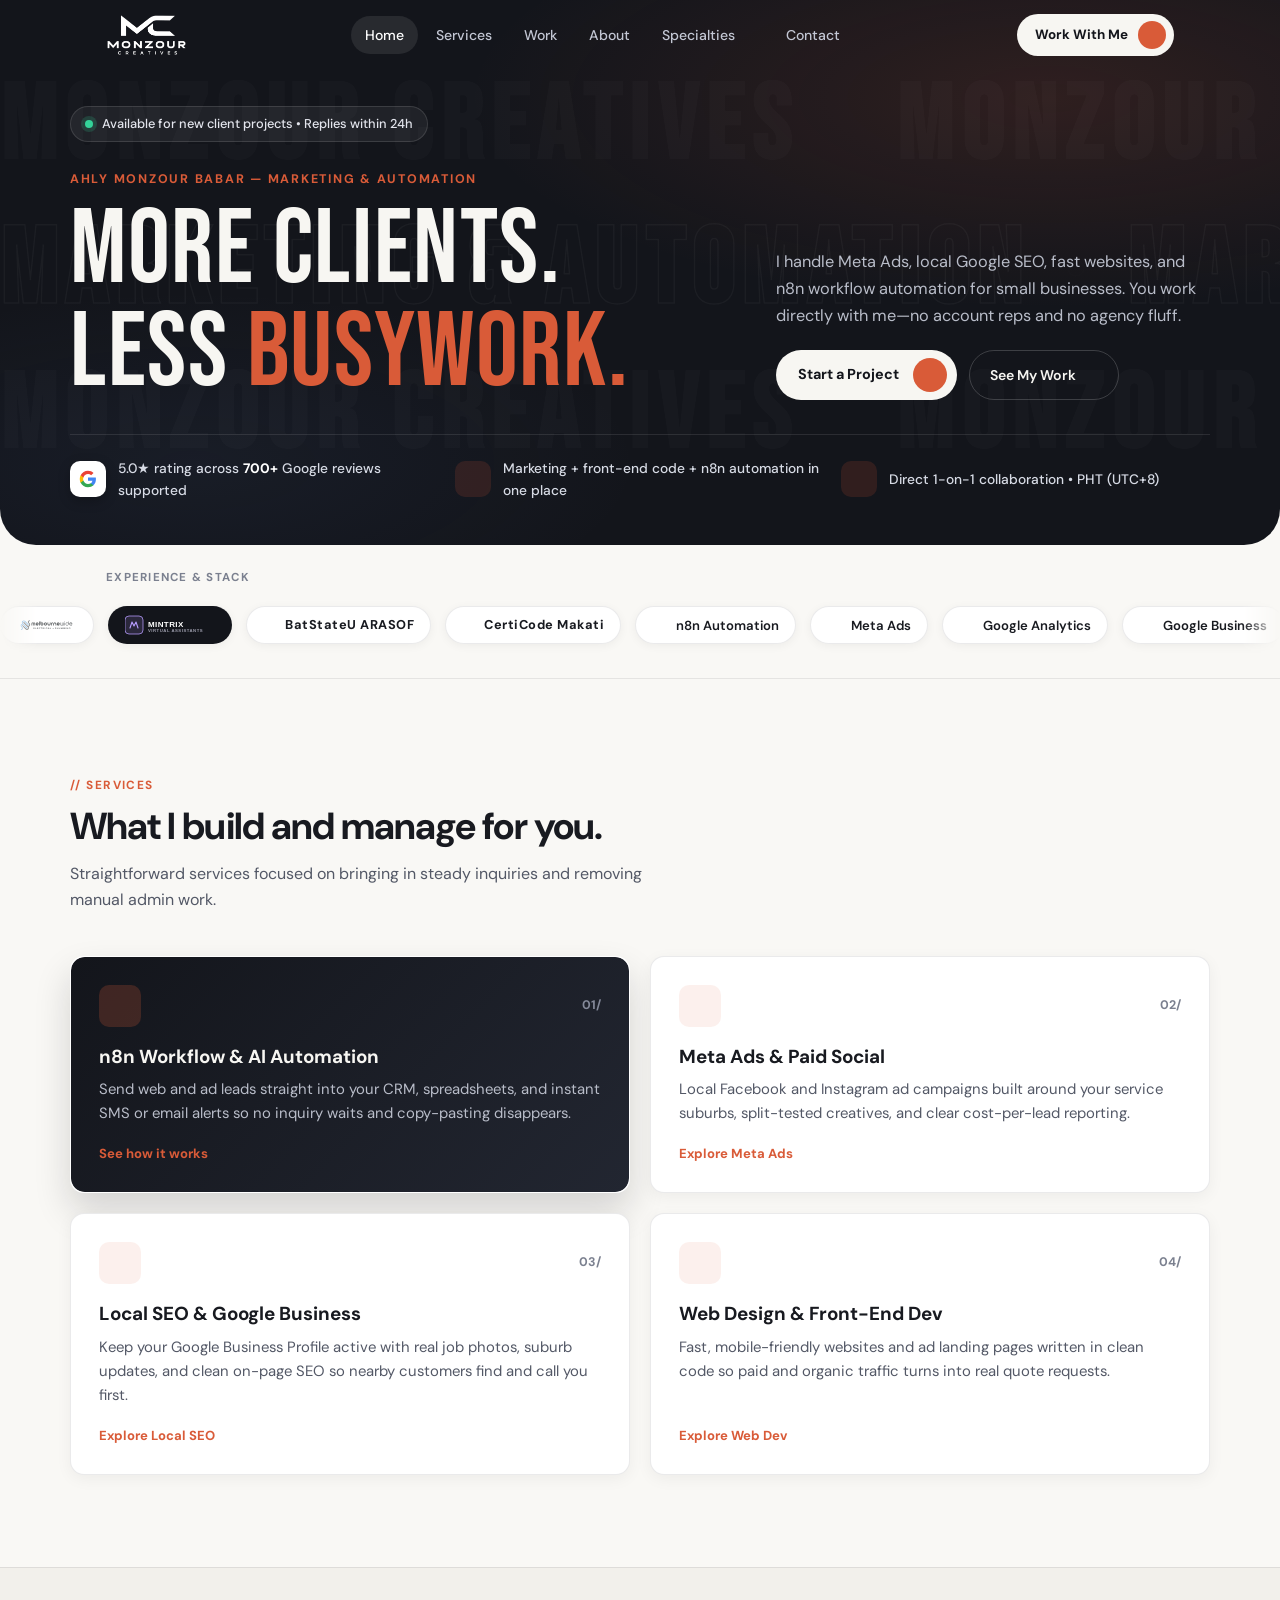
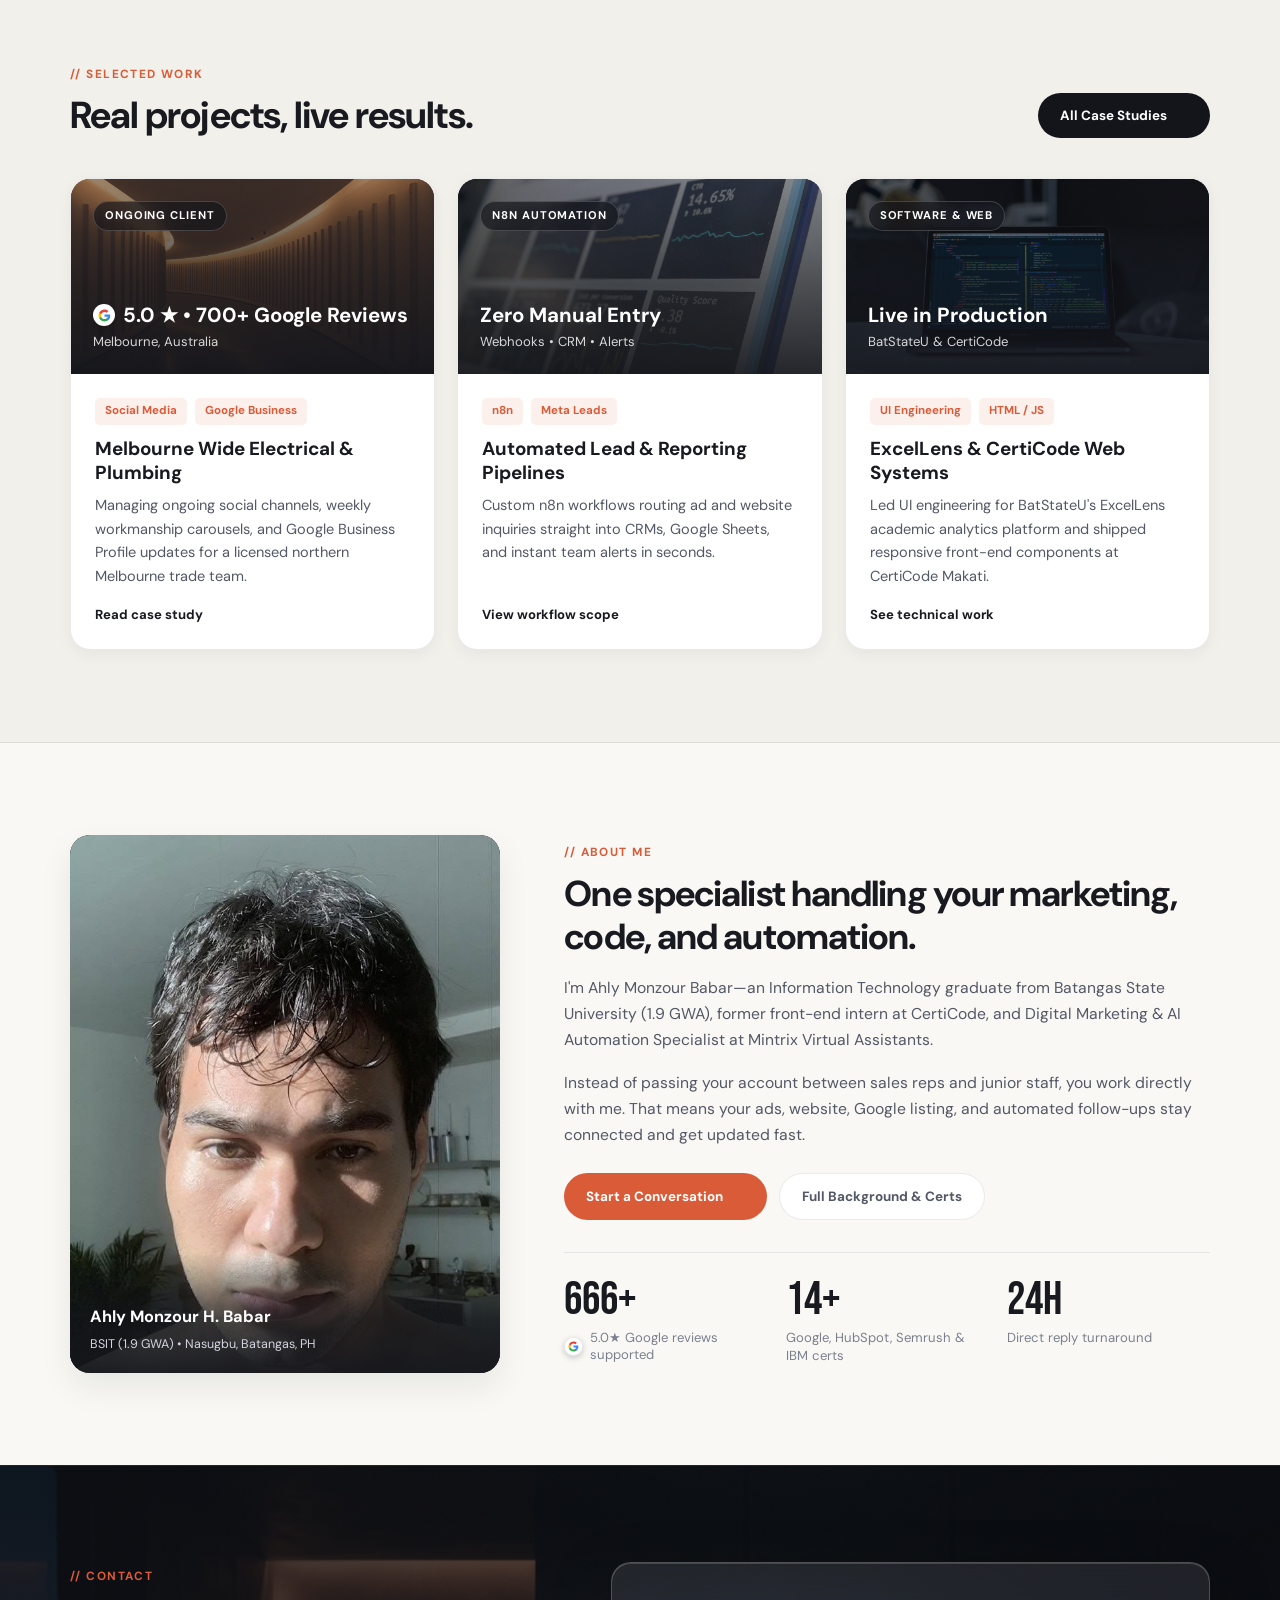
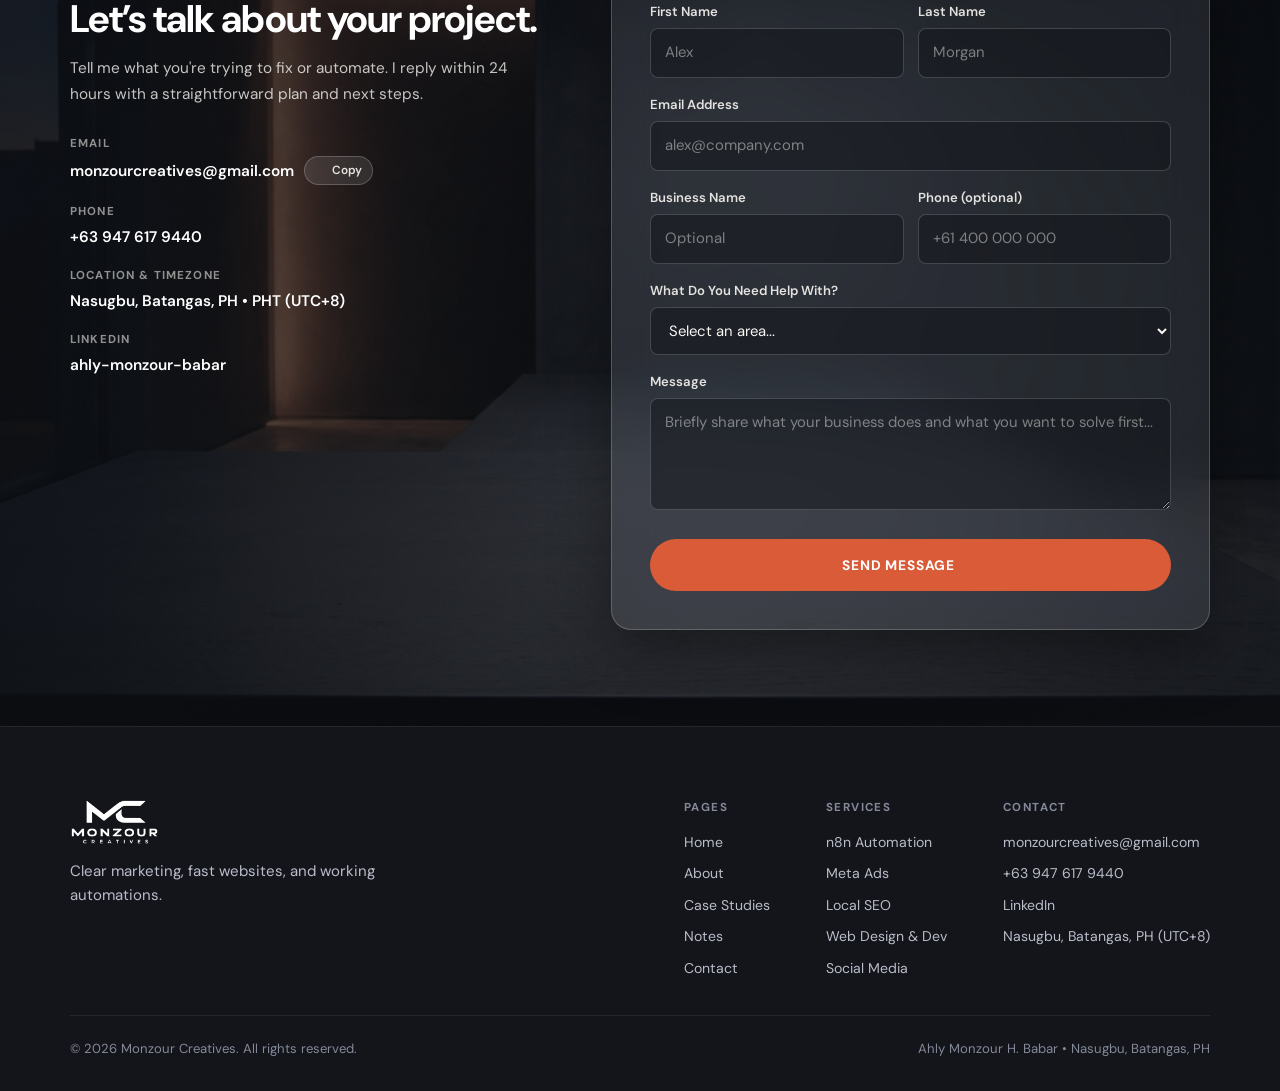
==== commit 4494f5c1: "Add SweetAlert2 centered success modal for contact form and update portfolio # Conflicts: #	.github/" ====
--- a/index.html
+++ b/index.html
@@ -5,67 +5,76 @@
   <meta charset="UTF-8">
   <meta name="viewport" content="width=device-width, initial-scale=1.0">
   <meta name="description"
-    content="Ahly Monzour Babar — Freelance Digital Marketing Consultant & AI Automation Specialist. Social media management, Meta Ads, SEO, n8n workflow automation, and web development.">
+    content="Ahly Monzour Babar — Digital Marketing, Local SEO, Meta Ads, n8n Workflow Automation, and Front-End Web Development.">
   <meta name="author" content="Ahly Monzour Babar">
   <link rel="icon" type="image/png" href="images/favicon.png">
 
-  <!-- Fonts: Bebas Neue (display) + DM Sans (body) + Playfair Display (editorial wordmark) -->
   <link rel="preconnect" href="https://fonts.googleapis.com">
   <link rel="preconnect" href="https://fonts.gstatic.com" crossorigin>
   <link
     href="https://fonts.googleapis.com/css2?family=Bebas+Neue&family=DM+Sans:ital,wght@0,400;0,500;0,600;0,700;1,400&family=Playfair+Display:ital,wght@1,400;1,600;1,700;1,900&display=swap"
     rel="stylesheet">
 
+  <link rel="stylesheet" href="https://cdn.jsdelivr.net/npm/open-props@1.7.15/open-props.min.css">
   <link rel="stylesheet" href="css/styles.css">
-  <title>Monzour Creatives | Freelance Digital Marketing Consultant</title>
+  <title>Monzour Creatives | Digital Marketing &amp; Automation</title>
 </head>
 
 <body>
+  <div class="scroll-progress" aria-hidden="true">
+    <div class="scroll-progress-bar"></div>
+  </div>
   <a href="#main" class="skip-link">Skip to main content</a>
   <div class="nav-overlay" aria-hidden="true"></div>
 
   <!-- ===== HEADER ===== -->
   <header class="header" role="banner">
     <div class="hdr-inner">
-      <a href="index.html" class="logo" aria-label="Monzour Creatives Home"><img src="images/logo.png"
-          alt="Monzour Creatives" class="logo-img"></a>
+      <a href="index.html" class="logo" aria-label="Monzour Creatives Home">
+        <img src="images/logo.png" alt="Monzour Creatives" class="logo-img">
+      </a>
       <nav class="nav" role="navigation" aria-label="Main navigation">
         <a href="index.html" class="nav-link active">Home</a>
+        <a href="#services" class="nav-link">Services</a>
+        <a href="#work" class="nav-link">Work</a>
         <a href="about.html" class="nav-link">About</a>
-        <a href="#services" class="nav-link">Services</a>
-        <a href="#projects" class="nav-link">Work</a>
-        <a href="#articles" class="nav-link">Blog</a>
         <div class="dropdown">
           <a href="#" class="nav-link dropdown-toggle" aria-haspopup="true" aria-expanded="false">
             Specialties
-            <svg xmlns="http://www.w3.org/2000/svg" viewBox="0 0 24 24" fill="none" stroke="currentColor"
-              stroke-width="2.5" stroke-linecap="round" stroke-linejoin="round">
-              <polyline points="6 9 12 15 18 9" />
-            </svg>
+            <i data-lucide="chevron-down" aria-hidden="true"></i>
           </a>
           <div class="dropdown-menu" role="menu">
-            <a href="services/social-media.html" class="dropdown-item" role="menuitem">Social Media & Content
-              Calendars</a>
-            <a href="services/meta-ads.html" class="dropdown-item" role="menuitem">Meta Ads Management</a>
-            <a href="services/seo.html" class="dropdown-item" role="menuitem">SEO & Google Business Profile</a>
-            <a href="services/ai-automation.html" class="dropdown-item" role="menuitem">AI Workflow Automation (n8n)</a>
-            <a href="services/web-development.html" class="dropdown-item" role="menuitem">Website Design &
-              Development</a>
+            <a href="services/ai-automation.html" class="dropdown-item" role="menuitem">
+              <i data-lucide="workflow" aria-hidden="true"></i>
+              <span>n8n Workflow Automation</span>
+            </a>
+            <a href="services/meta-ads.html" class="dropdown-item" role="menuitem">
+              <i data-lucide="megaphone" aria-hidden="true"></i>
+              <span>Meta Ads &amp; Paid Social</span>
+            </a>
+            <a href="services/seo.html" class="dropdown-item" role="menuitem">
+              <i data-lucide="map-pin" aria-hidden="true"></i>
+              <span>Local SEO &amp; Google Profile</span>
+            </a>
+            <a href="services/web-development.html" class="dropdown-item" role="menuitem">
+              <i data-lucide="code-2" aria-hidden="true"></i>
+              <span>Web Design &amp; Development</span>
+            </a>
+            <a href="services/social-media.html" class="dropdown-item" role="menuitem">
+              <i data-lucide="calendar-days" aria-hidden="true"></i>
+              <span>Social Media Management</span>
+            </a>
           </div>
         </div>
         <a href="#contact" class="nav-link">Contact</a>
       </nav>
       <a href="#contact" class="hdr-pill-btn">
-        <span>Get In Touch</span>
-        <span class="hdr-pill-arrow">
-          <svg xmlns="http://www.w3.org/2000/svg" width="12" height="12" viewBox="0 0 24 24" fill="none"
-            stroke="currentColor" stroke-width="2.5" stroke-linecap="round" stroke-linejoin="round">
-            <line x1="7" y1="17" x2="17" y2="7" />
-            <polyline points="7 7 17 7 17 17" />
-          </svg>
+        <span>Work With Me</span>
+        <span class="hdr-pill-arrow" aria-hidden="true">
+          <i data-lucide="arrow-up-right"></i>
         </span>
       </a>
-      <button class="menu-toggle" aria-label="Toggle menu" aria-expanded="false">
+      <button type="button" class="menu-toggle" aria-label="Toggle menu" aria-expanded="false">
         <span></span><span></span><span></span>
       </button>
     </div>
@@ -73,958 +82,437 @@
 
   <main id="main">
 
-    <!-- ===== 1. HERO (SK Creative Style — Freelance Consultant Intro) ===== -->
+    <!-- ===== 1. HERO ===== -->
     <section class="hero-wrapper" aria-label="Introduction">
       <div class="hero-container">
-
-        <!-- Multiple "Monzour Creatives" Ambient Typography Backdrop -->
+        <!-- Moving Ambient Typography Watermark Backdrop -->
         <div class="hero-bg-watermark" aria-hidden="true">
           <div class="watermark-row row-left">
+            <span>MONZOUR CREATIVES</span><span class="wm-dot">&bull;</span>
+            <span>MONZOUR CREATIVES</span><span class="wm-dot">&bull;</span>
+            <span>MONZOUR CREATIVES</span><span class="wm-dot">&bull;</span>
+            <span>MONZOUR CREATIVES</span><span class="wm-dot">&bull;</span>
+            <span>MONZOUR CREATIVES</span><span class="wm-dot">&bull;</span>
             <span>MONZOUR CREATIVES</span>
-            <span class="wm-dot">&bull;</span>
+          </div>
+          <div class="watermark-row row-right watermark-outline">
+            <span>MARKETING &amp; AUTOMATION</span><span class="wm-dot">&bull;</span>
+            <span>MARKETING &amp; AUTOMATION</span><span class="wm-dot">&bull;</span>
+            <span>MARKETING &amp; AUTOMATION</span><span class="wm-dot">&bull;</span>
+            <span>MARKETING &amp; AUTOMATION</span>
+          </div>
+          <div class="watermark-row row-left">
+            <span>MONZOUR CREATIVES</span><span class="wm-dot">&bull;</span>
+            <span>MONZOUR CREATIVES</span><span class="wm-dot">&bull;</span>
+            <span>MONZOUR CREATIVES</span><span class="wm-dot">&bull;</span>
+            <span>MONZOUR CREATIVES</span><span class="wm-dot">&bull;</span>
+            <span>MONZOUR CREATIVES</span><span class="wm-dot">&bull;</span>
             <span>MONZOUR CREATIVES</span>
-            <span class="wm-dot">&bull;</span>
-            <span>MONZOUR CREATIVES</span>
-            <span class="wm-dot">&bull;</span>
-            <span>MONZOUR CREATIVES</span>
-            <span class="wm-dot">&bull;</span>
-            <span>MONZOUR CREATIVES</span>
-            <span class="wm-dot">&bull;</span>
-            <span>MONZOUR CREATIVES</span>
-          </div>
-          <div class="watermark-row row-right watermark-outline">
-            <span>MONZOUR CREATIVES</span>
-            <span class="wm-dot">&bull;</span>
-            <span>MONZOUR CREATIVES</span>
-            <span class="wm-dot">&bull;</span>
-            <span>MONZOUR CREATIVES</span>
-            <span class="wm-dot">&bull;</span>
-            <span>MONZOUR CREATIVES</span>
-            <span class="wm-dot">&bull;</span>
-            <span>MONZOUR CREATIVES</span>
-            <span class="wm-dot">&bull;</span>
-            <span>MONZOUR CREATIVES</span>
-          </div>
-          <div class="watermark-row row-left">
-            <span>MONZOUR CREATIVES</span>
-            <span class="wm-dot">&bull;</span>
-            <span>MONZOUR CREATIVES</span>
-            <span class="wm-dot">&bull;</span>
-            <span>MONZOUR CREATIVES</span>
-            <span class="wm-dot">&bull;</span>
-            <span>MONZOUR CREATIVES</span>
-            <span class="wm-dot">&bull;</span>
-            <span>MONZOUR CREATIVES</span>
-            <span class="wm-dot">&bull;</span>
-            <span>MONZOUR CREATIVES</span>
-          </div>
-          <div class="watermark-row row-right watermark-outline">
-            <span>MONZOUR CREATIVES</span>
-            <span class="wm-dot">&bull;</span>
-            <span>MONZOUR CREATIVES</span>
-            <span class="wm-dot">&bull;</span>
-            <span>MONZOUR CREATIVES</span>
-            <span class="wm-dot">&bull;</span>
-            <span>MONZOUR CREATIVES</span>
-            <span class="wm-dot">&bull;</span>
-            <span>MONZOUR CREATIVES</span>
-            <span class="wm-dot">&bull;</span>
-            <span>MONZOUR CREATIVES</span>
-          </div>
-        </div>
-
-        <!-- Huge Center Logo replacing photo in the middle -->
-        <div class="hero-center-logo">
-          <div class="hero-logo-ambient-glow" aria-hidden="true"></div>
-        </div>
-
-        <!-- Headline & CTA Row -->
-        <div class="hero-main-row">
-          <div class="hero-headline-col">
-            <span class="hero-eyebrow">FREELANCE DIGITAL MARKETING CONSULTANT</span>
-            <h1 class="hero-title">
-              I HELP YOUR<br>
-              BUSINESS<br>
-              GROW
-            </h1>
-          </div>
-
-          <div class="hero-action-col">
-            <p class="hero-bio">
-              I've helped businesses learn how to navigate the digital landscape, amplify their online presence, and
-              drive meaningful results. If your business is looking for a dedicated freelance digital marketing
-              consultant, you've come to the right place.
-            </p>
-            <a href="#contact" class="hero-search-pill">
-              <span class="pill-label">Get In Touch</span>
-              <span class="pill-icon">
-                <svg xmlns="http://www.w3.org/2000/svg" width="14" height="14" viewBox="0 0 24 24" fill="none"
-                  stroke="currentColor" stroke-width="2.5" stroke-linecap="round" stroke-linejoin="round">
-                  <line x1="5" y1="12" x2="19" y2="12" />
-                  <polyline points="12 5 19 12 12 19" />
+          </div>
+        </div>
+
+        <div class="hero-inner">
+          <span class="hero-status-pill hero-animate">
+            <span class="status-dot" aria-hidden="true"></span>
+            Available for new client projects &bull; Replies within 24h
+          </span>
+
+          <div class="hero-main-grid">
+            <div class="hero-headline-col">
+              <span class="hero-eyebrow hero-animate">AHLY MONZOUR BABAR &mdash; MARKETING &amp; AUTOMATION</span>
+              <h1 class="hero-title">
+                MORE CLIENTS.<br>
+                LESS <span class="hero-title-accent">BUSYWORK.</span>
+              </h1>
+            </div>
+
+            <div class="hero-action-col hero-animate">
+              <p class="hero-bio">
+                I handle Meta Ads, local Google SEO, fast websites, and n8n workflow automation for small businesses.
+                You work directly with me&mdash;no account reps and no agency fluff.
+              </p>
+
+              <div class="hero-cta-group">
+                <a href="#contact" class="hero-search-pill magnetic-btn">
+                  <span class="pill-label">Start a Project</span>
+                  <span class="pill-icon" aria-hidden="true">
+                    <i data-lucide="arrow-right"></i>
+                  </span>
+                </a>
+                <a href="#work" class="hero-secondary-link">
+                  <span>See My Work</span>
+                  <i data-lucide="arrow-up-right" aria-hidden="true"></i>
+                </a>
+              </div>
+            </div>
+          </div>
+
+          <div class="hero-proof-bar hero-animate">
+            <div class="hero-proof-card">
+              <span class="hero-proof-icon hero-proof-icon--google" aria-hidden="true">
+                <svg viewBox="0 0 24 24" xmlns="http://www.w3.org/2000/svg">
+                  <path d="M22.56 12.25c0-.78-.07-1.53-.2-2.25H12v4.26h5.92c-.26 1.37-1.04 2.53-2.21 3.31v2.77h3.57c2.08-1.92 3.28-4.74 3.28-8.09z" fill="#4285F4"/>
+                  <path d="M12 23c2.97 0 5.46-.98 7.28-2.66l-3.57-2.77c-.98.66-2.23 1.06-3.71 1.06-2.86 0-5.29-1.93-6.16-4.53H2.18v2.84C3.99 20.53 7.7 23 12 23z" fill="#34A853"/>
+                  <path d="M5.84 14.09c-.22-.66-.35-1.36-.35-2.09s.13-1.43.35-2.09V7.07H2.18C1.43 8.55 1 10.22 1 12s.43 3.45 1.18 4.93l2.85-2.22.81-.62z" fill="#FBBC05"/>
+                  <path d="M12 5.38c1.62 0 3.06.56 4.21 1.64l3.15-3.15C17.45 2.09 14.97 1 12 1 7.7 1 3.99 3.47 2.18 7.07l3.66 2.84c.87-2.6 3.3-4.53 6.16-4.53z" fill="#EA4335"/>
                 </svg>
               </span>
-            </a>
-          </div>
-        </div>
-
-        <!-- 5-Column Service Bar -->
-        <div class="hero-services-bar">
-          <div class="hero-service-item">
-            <span class="hs-num">01/</span>
-            <span class="hs-name">DIGITAL STRATEGY</span>
-          </div>
-          <div class="hero-service-item">
-            <span class="hs-num">02/</span>
-            <span class="hs-name">META ADS</span>
-          </div>
-          <div class="hero-service-item">
-            <span class="hs-num">03/</span>
-            <span class="hs-name">LOCAL SEO</span>
-          </div>
-          <div class="hero-service-item">
-            <span class="hs-num">04/</span>
-            <span class="hs-name">N8N AUTOMATION</span>
-          </div>
-          <div class="hero-service-item">
-            <span class="hs-num">05/</span>
-            <span class="hs-name">WEB DESIGN & DEV</span>
-          </div>
-        </div>
-
+              <span>5.0&#9733; rating across <strong class="hero-google-count" data-count="700" data-suffix="+">700+</strong> Google reviews supported</span>
+            </div>
+            <div class="hero-proof-card">
+              <span class="hero-proof-icon" aria-hidden="true"><i data-lucide="workflow"></i></span>
+              <span>Marketing + front-end code + n8n automation in one place</span>
+            </div>
+            <div class="hero-proof-card">
+              <span class="hero-proof-icon" aria-hidden="true"><i data-lucide="clock"></i></span>
+              <span>Direct 1-on-1 collaboration &bull; PHT (UTC+8)</span>
+            </div>
+          </div>
+        </div>
       </div>
     </section>
 
-    <!-- ===== CLIENT LOGOS / SOCIAL PROOF STRIP ===== -->
-    <section class="clients-strip" aria-label="Clients and trusted partners">
-      <div class="clients-strip-inner">
-        <div class="client-logo-item">
-          <img src="images/clients/melbourne-wide-logo.svg" alt="Melbourne Wide Electrical &amp; Plumbing"
-            onerror="this.outerHTML='<span class=\'client-txt-logo\'>MELBOURNE WIDE</span>'">
-        </div>
-        <div class="client-logo-item">
-          <img src="images/clients/mintrix-logo.svg" alt="Mintrix Virtual Assistants"
-            onerror="this.outerHTML='<span class=\'client-txt-logo\'>MINTRIX VA</span>'">
-        </div>
-        <div class="client-logo-item">
-          <span class="client-txt-logo">BATSTATEU ARASOF</span>
-        </div>
-        <div class="client-logo-item">
-          <span class="client-txt-logo">CERTICODE</span>
-        </div>
-        <div class="client-logo-item">
-          <span class="client-txt-logo">META BUSINESS</span>
-        </div>
-        <div class="client-logo-item">
-          <span class="client-txt-logo">HUBSPOT SEO</span>
-        </div>
-        <div class="client-logo-item">
-          <span class="client-txt-logo">GOOGLE ANALYTICS</span>
+    <!-- ===== EXPERIENCE & STACK MOVING CAROUSEL ===== -->
+    <section class="clients-strip" aria-label="Experience and tools carousel">
+      <div class="clients-strip-header">
+        <span class="clients-label">Experience &amp; Stack</span>
+      </div>
+      <div class="stack-marquee">
+        <div class="stack-marquee-track">
+          <div class="client-logo-item">
+            <img src="images/clients/melbourne-wide-logo.svg" alt="Melbourne Wide Electrical and Plumbing">
+          </div>
+          <div class="client-logo-item client-logo-item--dark">
+            <img src="images/clients/mintrix-logo.svg" alt="Mintrix Virtual Assistants">
+          </div>
+          <span class="client-txt-logo">
+            <i data-lucide="bar-chart-3" style="width:15px;height:15px;color:var(--accent);" aria-hidden="true"></i>
+            BatStateU ARASOF
+          </span>
+          <span class="client-txt-logo">
+            <i data-lucide="code-2" style="width:15px;height:15px;color:var(--accent);" aria-hidden="true"></i>
+            CertiCode Makati
+          </span>
+          <span class="stack-chip"><img src="https://cdn.simpleicons.org/n8n" alt=""> n8n Automation</span>
+          <span class="stack-chip"><img src="https://cdn.simpleicons.org/meta" alt=""> Meta Ads</span>
+          <span class="stack-chip"><img src="https://cdn.simpleicons.org/googleanalytics" alt=""> Google Analytics</span>
+          <span class="stack-chip"><img src="https://cdn.simpleicons.org/google" alt=""> Google Business</span>
+          <span class="stack-chip"><img src="https://cdn.simpleicons.org/hubspot" alt=""> HubSpot SEO</span>
+          <span class="stack-chip"><img src="https://cdn.simpleicons.org/semrush" alt=""> Semrush</span>
+          <span class="stack-chip"><img src="https://cdn.simpleicons.org/figma" alt=""> Figma</span>
+          <span class="stack-chip"><img src="https://cdn.simpleicons.org/javascript" alt=""> HTML / CSS / JS</span>
+          <span class="stack-chip"><img src="https://cdn.simpleicons.org/python" alt=""> Python</span>
+          <span class="stack-chip"><img src="https://cdn.simpleicons.org/react" alt=""> React Native</span>
+          <span class="stack-chip"><img src="https://cdn.simpleicons.org/laravel" alt=""> Laravel</span>
+          <span class="stack-chip"><img src="https://cdn.simpleicons.org/git" alt=""> Git</span>
+          <!-- Seamless Duplicate Loop -->
+          <div class="client-logo-item" aria-hidden="true">
+            <img src="images/clients/melbourne-wide-logo.svg" alt="">
+          </div>
+          <div class="client-logo-item client-logo-item--dark" aria-hidden="true">
+            <img src="images/clients/mintrix-logo.svg" alt="">
+          </div>
+          <span class="client-txt-logo" aria-hidden="true">
+            <i data-lucide="bar-chart-3" style="width:15px;height:15px;color:var(--accent);" aria-hidden="true"></i>
+            BatStateU ARASOF
+          </span>
+          <span class="client-txt-logo" aria-hidden="true">
+            <i data-lucide="code-2" style="width:15px;height:15px;color:var(--accent);" aria-hidden="true"></i>
+            CertiCode Makati
+          </span>
+          <span class="stack-chip" aria-hidden="true"><img src="https://cdn.simpleicons.org/n8n" alt=""> n8n Automation</span>
+          <span class="stack-chip" aria-hidden="true"><img src="https://cdn.simpleicons.org/meta" alt=""> Meta Ads</span>
+          <span class="stack-chip" aria-hidden="true"><img src="https://cdn.simpleicons.org/googleanalytics" alt=""> Google Analytics</span>
+          <span class="stack-chip" aria-hidden="true"><img src="https://cdn.simpleicons.org/google" alt=""> Google Business</span>
+          <span class="stack-chip" aria-hidden="true"><img src="https://cdn.simpleicons.org/hubspot" alt=""> HubSpot SEO</span>
+          <span class="stack-chip" aria-hidden="true"><img src="https://cdn.simpleicons.org/semrush" alt=""> Semrush</span>
+          <span class="stack-chip" aria-hidden="true"><img src="https://cdn.simpleicons.org/figma" alt=""> Figma</span>
+          <span class="stack-chip" aria-hidden="true"><img src="https://cdn.simpleicons.org/javascript" alt=""> HTML / CSS / JS</span>
+          <span class="stack-chip" aria-hidden="true"><img src="https://cdn.simpleicons.org/python" alt=""> Python</span>
+          <span class="stack-chip" aria-hidden="true"><img src="https://cdn.simpleicons.org/react" alt=""> React Native</span>
+          <span class="stack-chip" aria-hidden="true"><img src="https://cdn.simpleicons.org/laravel" alt=""> Laravel</span>
+          <span class="stack-chip" aria-hidden="true"><img src="https://cdn.simpleicons.org/git" alt=""> Git</span>
         </div>
       </div>
     </section>
 
-    <!-- ===== 2. THE PROBLEM (SK Creative-style Pain Points) ===== -->
-    <section class="problems-section reveal" id="the-problem">
-      <div class="problems-container">
-        <span class="sub-tag">// THE PROBLEM</span>
-        <h2 class="problems-heading">If you've landed here, you're likely facing some of these challenges.</h2>
-        <p class="problems-intro">
-          Every business has a unique problem. Here are some of the real-life quotes I've heard from clients on our
-          first call.
-        </p>
-
-        <div class="problems-grid">
-          <!-- Problem 1 -->
-          <div class="problem-card stagger-child">
-            <div class="problem-category">
-              <span class="problem-category-icon">
-                <svg xmlns="http://www.w3.org/2000/svg" width="14" height="14" viewBox="0 0 24 24" fill="none"
-                  stroke="currentColor" stroke-width="2" stroke-linecap="round" stroke-linejoin="round">
-                  <path d="M17 21v-2a4 4 0 0 0-4-4H5a4 4 0 0 0-4 4v2" />
-                  <circle cx="9" cy="7" r="4" />
-                  <path d="M23 21v-2a4 4 0 0 0-3-3.87" />
-                  <path d="M16 3.13a4 4 0 0 1 0 7.75" />
-                </svg>
+    <!-- ===== 2. SERVICES (4 Direct Pillars) ===== -->
+    <section class="services-section reveal" id="services">
+      <div class="services-wrap">
+        <div class="section-head">
+          <span class="sub-tag">// SERVICES</span>
+          <h2 class="section-heading">What I build and manage for you.</h2>
+          <p class="section-lead">
+            Straightforward services focused on bringing in steady inquiries and removing manual admin work.
+          </p>
+        </div>
+
+        <div class="services-cards-grid">
+
+          <a href="services/ai-automation.html" class="svc-card svc-card--featured">
+            <div class="svc-card-header">
+              <div class="svc-icon-box" aria-hidden="true"><i data-lucide="workflow"></i></div>
+              <span class="svc-num">01/</span>
+            </div>
+            <h3 class="svc-title">n8n Workflow &amp; AI Automation</h3>
+            <p class="svc-desc">
+              Send web and ad leads straight into your CRM, spreadsheets, and instant SMS or email alerts so no inquiry
+              waits and copy-pasting disappears.
+            </p>
+            <span class="svc-link-cue">
+              <span>See how it works</span>
+              <i data-lucide="arrow-up-right" aria-hidden="true"></i>
+            </span>
+          </a>
+
+          <a href="services/meta-ads.html" class="svc-card">
+            <div class="svc-card-header">
+              <div class="svc-icon-box" aria-hidden="true"><i data-lucide="megaphone"></i></div>
+              <span class="svc-num">02/</span>
+            </div>
+            <h3 class="svc-title">Meta Ads &amp; Paid Social</h3>
+            <p class="svc-desc">
+              Local Facebook and Instagram ad campaigns built around your service suburbs, split-tested creatives, and
+              clear cost-per-lead reporting.
+            </p>
+            <span class="svc-link-cue">
+              <span>Explore Meta Ads</span>
+              <i data-lucide="arrow-up-right" aria-hidden="true"></i>
+            </span>
+          </a>
+
+          <a href="services/seo.html" class="svc-card">
+            <div class="svc-card-header">
+              <div class="svc-icon-box" aria-hidden="true"><i data-lucide="map-pin"></i></div>
+              <span class="svc-num">03/</span>
+            </div>
+            <h3 class="svc-title">Local SEO &amp; Google Business</h3>
+            <p class="svc-desc">
+              Keep your Google Business Profile active with real job photos, suburb updates, and clean on-page SEO so
+              nearby customers find and call you first.
+            </p>
+            <span class="svc-link-cue">
+              <span>Explore Local SEO</span>
+              <i data-lucide="arrow-up-right" aria-hidden="true"></i>
+            </span>
+          </a>
+
+          <a href="services/web-development.html" class="svc-card">
+            <div class="svc-card-header">
+              <div class="svc-icon-box" aria-hidden="true"><i data-lucide="code-2"></i></div>
+              <span class="svc-num">04/</span>
+            </div>
+            <h3 class="svc-title">Web Design &amp; Front-End Dev</h3>
+            <p class="svc-desc">
+              Fast, mobile-friendly websites and ad landing pages written in clean code so paid and organic traffic
+              turns into real quote requests.
+            </p>
+            <span class="svc-link-cue">
+              <span>Explore Web Dev</span>
+              <i data-lucide="arrow-up-right" aria-hidden="true"></i>
+            </span>
+          </a>
+
+        </div>
+      </div>
+    </section>
+
+    <!-- ===== 3. SELECTED WORK (3 Concrete Proof Points) ===== -->
+    <section class="portfolio-section reveal" id="work">
+      <div class="portfolio-container">
+
+        <div class="portfolio-top-bar">
+          <div>
+            <span class="sub-tag">// SELECTED WORK</span>
+            <h2 class="section-heading" style="margin-bottom:0;">Real projects, live results.</h2>
+          </div>
+          <a href="portfolio.html" class="pill-btn pill-btn--dark">
+            <span>All Case Studies</span>
+            <i data-lucide="arrow-right" aria-hidden="true"></i>
+          </a>
+        </div>
+
+        <div class="work-grid-3">
+
+          <a href="portfolio.html#melbourne-wide" class="work-card">
+            <div class="work-card-banner work-banner--melbourne">
+              <img src="images/work-trades.jpg" alt="Licensed architectural lighting and trade installation"
+                class="work-banner-img">
+              <span class="work-banner-tag">Ongoing Client</span>
+              <div>
+                <div class="work-banner-metric">
+                  <span class="google-inline-badge" aria-hidden="true">
+                    <svg viewBox="0 0 24 24" xmlns="http://www.w3.org/2000/svg"><path d="M22.56 12.25c0-.78-.07-1.53-.2-2.25H12v4.26h5.92c-.26 1.37-1.04 2.53-2.21 3.31v2.77h3.57c2.08-1.92 3.28-4.74 3.28-8.09z" fill="#4285F4"/><path d="M12 23c2.97 0 5.46-.98 7.28-2.66l-3.57-2.77c-.98.66-2.23 1.06-3.71 1.06-2.86 0-5.29-1.93-6.16-4.53H2.18v2.84C3.99 20.53 7.7 23 12 23z" fill="#34A853"/><path d="M5.84 14.09c-.22-.66-.35-1.36-.35-2.09s.13-1.43.35-2.09V7.07H2.18C1.43 8.55 1 10.22 1 12s.43 3.45 1.18 4.93l2.85-2.22.81-.62z" fill="#FBBC05"/><path d="M12 5.38c1.62 0 3.06.56 4.21 1.64l3.15-3.15C17.45 2.09 14.97 1 12 1 7.7 1 3.99 3.47 2.18 7.07l3.66 2.84c.87-2.6 3.3-4.53 6.16-4.53z" fill="#EA4335"/></svg>
+                  </span>
+                  <span>5.0 &#9733; &bull; 700+ Google Reviews</span>
+                </div>
+                <div class="work-banner-sub">Melbourne, Australia</div>
+              </div>
+            </div>
+            <div class="work-card-body">
+              <div class="pcd-tags">
+                <span>Social Media</span>
+                <span>Google Business</span>
+              </div>
+              <h3 class="pcd-title">Melbourne Wide Electrical &amp; Plumbing</h3>
+              <p class="pcd-desc">
+                Managing ongoing social channels, weekly workmanship carousels, and Google Business Profile updates for
+                a licensed northern Melbourne trade team.
+              </p>
+              <span class="pcd-more">
+                <span>Read case study</span>
+                <i data-lucide="arrow-right" aria-hidden="true"></i>
               </span>
-              Competition
-            </div>
-            <p class="problem-quote">I work in a competitive industry and find it hard to stand out in the busy online
-              space.</p>
-          </div>
-
-          <!-- Problem 2 -->
-          <div class="problem-card stagger-child">
-            <div class="problem-category">
-              <span class="problem-category-icon">
-                <svg xmlns="http://www.w3.org/2000/svg" width="14" height="14" viewBox="0 0 24 24" fill="none"
-                  stroke="currentColor" stroke-width="2" stroke-linecap="round" stroke-linejoin="round">
-                  <circle cx="12" cy="12" r="10" />
-                  <line x1="12" y1="8" x2="12" y2="12" />
-                  <line x1="12" y1="16" x2="12.01" y2="16" />
-                </svg>
+            </div>
+          </a>
+
+          <a href="portfolio.html#automation-systems" class="work-card">
+            <div class="work-card-banner work-banner--n8n">
+              <img src="images/work-automation.jpg" alt="Automated lead routing analytics and reporting workflow"
+                class="work-banner-img">
+              <span class="work-banner-tag">n8n Automation</span>
+              <div>
+                <div class="work-banner-metric">Zero Manual Entry</div>
+                <div class="work-banner-sub">Webhooks &bull; CRM &bull; Alerts</div>
+              </div>
+            </div>
+            <div class="work-card-body">
+              <div class="pcd-tags">
+                <span>n8n</span>
+                <span>Meta Leads</span>
+              </div>
+              <h3 class="pcd-title">Automated Lead &amp; Reporting Pipelines</h3>
+              <p class="pcd-desc">
+                Custom n8n workflows routing ad and website inquiries straight into CRMs, Google Sheets, and instant
+                team alerts in seconds.
+              </p>
+              <span class="pcd-more">
+                <span>View workflow scope</span>
+                <i data-lucide="arrow-right" aria-hidden="true"></i>
               </span>
-              Awareness
-            </div>
-            <p class="problem-quote">I have a great product/service that people want to buy — my clients just don't
-              know about me.</p>
-          </div>
-
-          <!-- Problem 3 -->
-          <div class="problem-card stagger-child">
-            <div class="problem-category">
-              <span class="problem-category-icon">
-                <svg xmlns="http://www.w3.org/2000/svg" width="14" height="14" viewBox="0 0 24 24" fill="none"
-                  stroke="currentColor" stroke-width="2" stroke-linecap="round" stroke-linejoin="round">
-                  <path d="M10.29 3.86L1.82 18a2 2 0 0 0 1.71 3h16.94a2 2 0 0 0 1.71-3L13.71 3.86a2 2 0 0 0-3.42 0z" />
-                  <line x1="12" y1="9" x2="12" y2="13" />
-                  <line x1="12" y1="17" x2="12.01" y2="17" />
-                </svg>
+            </div>
+          </a>
+
+          <a href="portfolio.html#excellens" class="work-card">
+            <div class="work-card-banner work-banner--code">
+              <img src="images/work-systems.jpg" alt="Front-end UI engineering and web software workspace"
+                class="work-banner-img">
+              <span class="work-banner-tag">Software &amp; Web</span>
+              <div>
+                <div class="work-banner-metric">Live in Production</div>
+                <div class="work-banner-sub">BatStateU &amp; CertiCode</div>
+              </div>
+            </div>
+            <div class="work-card-body">
+              <div class="pcd-tags">
+                <span>UI Engineering</span>
+                <span>HTML / JS</span>
+              </div>
+              <h3 class="pcd-title">ExcelLens &amp; CertiCode Web Systems</h3>
+              <p class="pcd-desc">
+                Led UI engineering for BatStateU's ExcelLens academic analytics platform and shipped responsive
+                front-end components at CertiCode Makati.
+              </p>
+              <span class="pcd-more">
+                <span>See technical work</span>
+                <i data-lucide="arrow-right" aria-hidden="true"></i>
               </span>
-              Bad Marketing Agency
-            </div>
-            <p class="problem-quote">I'm with a marketing agency but feel like my business is never their priority.</p>
-          </div>
-
-          <!-- Problem 4 -->
-          <div class="problem-card stagger-child">
-            <div class="problem-category">
-              <span class="problem-category-icon">
-                <svg xmlns="http://www.w3.org/2000/svg" width="14" height="14" viewBox="0 0 24 24" fill="none"
-                  stroke="currentColor" stroke-width="2" stroke-linecap="round" stroke-linejoin="round">
-                  <polygon points="12 2 2 7 12 12 22 7 12 2" />
-                  <polyline points="2 17 12 22 22 17" />
-                  <polyline points="2 12 12 17 22 12" />
-                </svg>
-              </span>
-              Lack of Strategy
-            </div>
-            <p class="problem-quote">My current marketing lacks focus and structure — I'm posting but not seeing
-              results.</p>
-          </div>
-
-          <!-- Problem 5 -->
-          <div class="problem-card stagger-child">
-            <div class="problem-category">
-              <span class="problem-category-icon">
-                <svg xmlns="http://www.w3.org/2000/svg" width="14" height="14" viewBox="0 0 24 24" fill="none"
-                  stroke="currentColor" stroke-width="2" stroke-linecap="round" stroke-linejoin="round">
-                  <line x1="12" y1="1" x2="12" y2="23" />
-                  <path d="M17 5H9.5a3.5 3.5 0 0 0 0 7h5a3.5 3.5 0 0 1 0 7H6" />
-                </svg>
-              </span>
-              Lead Generation
-            </div>
-            <p class="problem-quote">I struggle getting leads and when I do, they are generally not the right fit.</p>
-          </div>
-
-          <!-- Problem 6 -->
-          <div class="problem-card stagger-child">
-            <div class="problem-category">
-              <span class="problem-category-icon">
-                <svg xmlns="http://www.w3.org/2000/svg" width="14" height="14" viewBox="0 0 24 24" fill="none"
-                  stroke="currentColor" stroke-width="2" stroke-linecap="round" stroke-linejoin="round">
-                  <rect x="2" y="3" width="20" height="14" rx="2" ry="2" />
-                  <line x1="8" y1="21" x2="16" y2="21" />
-                  <line x1="12" y1="17" x2="12" y2="21" />
-                </svg>
-              </span>
-              Brand Inconsistency
-            </div>
-            <p class="problem-quote">My current website doesn't reflect what my business is about and I'm losing
-              potential customers.</p>
-          </div>
+            </div>
+          </a>
+
         </div>
       </div>
     </section>
 
-    <!-- ===== 3. ABOUT SPLIT (How I Can Help / Direct Work Approach) ===== -->
+    <!-- ===== 4. ABOUT (Direct 1-on-1 Partner) ===== -->
     <section class="about-section reveal" id="about">
       <div class="about-grid">
-        <!-- Left: Red-lit portrait photo -->
         <div class="about-photo-wrap">
-          <img src="images/ahly-portrait.jpg" alt="Ahly Monzour Babar - About" class="about-photo-img">
-        </div>
-
-        <!-- Right: Content & Stats -->
+          <img src="images/ahly-portrait.jpg" alt="Ahly Monzour Babar" class="about-photo-img">
+          <div class="about-photo-caption">
+            <span class="about-photo-name">Ahly Monzour H. Babar</span>
+            <span class="about-photo-meta">BSIT (1.9 GWA) &bull; Nasugbu, Batangas, PH</span>
+          </div>
+        </div>
+
         <div class="about-content">
-          <span class="sub-tag">// HOW I CAN HELP</span>
+          <span class="sub-tag">// ABOUT ME</span>
           <h2 class="about-heading">
-            Unlike a traditional agency, you'll work directly with me — no account managers, no runaround.
+            One specialist handling your marketing, code, and automation.
           </h2>
           <p class="about-desc">
-            I'm Ahly Monzour Babar — a freelance digital marketing consultant and IT graduate based in Nasugbu,
-            Philippines. I work with small businesses and trade companies to help them cut through the noise with clear
-            digital strategy, sharp execution, and a focus on what works. You'll deal with someone who knows your
-            business inside out — because I'm the one doing the work.
+            I'm Ahly Monzour Babar&mdash;an Information Technology graduate from Batangas State University (1.9 GWA),
+            former front-end intern at CertiCode, and Digital Marketing &amp; AI Automation Specialist at Mintrix
+            Virtual Assistants.
+          </p>
+          <p class="about-desc" style="margin-top:-8px;">
+            Instead of passing your account between sales reps and junior staff, you work directly with me. That means
+            your ads, website, Google listing, and automated follow-ups stay connected and get updated fast.
           </p>
 
           <div class="about-pills-row">
             <a href="#contact" class="pill-btn pill-btn--orange">
-              <span>GET IN TOUCH</span>
-              <svg xmlns="http://www.w3.org/2000/svg" width="12" height="12" viewBox="0 0 24 24" fill="none"
-                stroke="currentColor" stroke-width="2.5" stroke-linecap="round" stroke-linejoin="round">
-                <line x1="5" y1="12" x2="19" y2="12" />
-                <polyline points="12 5 19 12 12 19" />
-              </svg>
+              <span>Start a Conversation</span>
+              <i data-lucide="arrow-right" aria-hidden="true"></i>
             </a>
-            <a href="about.html" class="pill-btn pill-btn--dark">ABOUT MY PROCESS</a>
-            <a href="about.html#certifications" class="pill-btn pill-btn--outline">15+ CERTS</a>
-          </div>
-
-          <!-- Stats Row -->
+            <a href="about.html" class="pill-btn pill-btn--outline">Full Background &amp; Certs</a>
+          </div>
+
           <div class="about-stats-row">
             <div class="stat-box">
-              <span class="stat-big-num">700+</span>
-              <span class="stat-label-text">Google reviews maintained</span>
+              <span class="stat-big-num" data-count="700" data-suffix="+">700+</span>
+              <span class="stat-label-text about-google-stat">
+                <span class="google-inline-badge" aria-hidden="true">
+                  <svg viewBox="0 0 24 24" xmlns="http://www.w3.org/2000/svg"><path d="M22.56 12.25c0-.78-.07-1.53-.2-2.25H12v4.26h5.92c-.26 1.37-1.04 2.53-2.21 3.31v2.77h3.57c2.08-1.92 3.28-4.74 3.28-8.09z" fill="#4285F4"/><path d="M12 23c2.97 0 5.46-.98 7.28-2.66l-3.57-2.77c-.98.66-2.23 1.06-3.71 1.06-2.86 0-5.29-1.93-6.16-4.53H2.18v2.84C3.99 20.53 7.7 23 12 23z" fill="#34A853"/><path d="M5.84 14.09c-.22-.66-.35-1.36-.35-2.09s.13-1.43.35-2.09V7.07H2.18C1.43 8.55 1 10.22 1 12s.43 3.45 1.18 4.93l2.85-2.22.81-.62z" fill="#FBBC05"/><path d="M12 5.38c1.62 0 3.06.56 4.21 1.64l3.15-3.15C17.45 2.09 14.97 1 12 1 7.7 1 3.99 3.47 2.18 7.07l3.66 2.84c.87-2.6 3.3-4.53 6.16-4.53z" fill="#EA4335"/></svg>
+                </span>
+                <span>5.0&#9733; Google reviews supported</span>
+              </span>
             </div>
             <div class="stat-box">
-              <span class="stat-big-num">99%</span>
-              <span class="stat-label-text">On-time campaign delivery</span>
+              <span class="stat-big-num" data-count="15" data-suffix="+">15+</span>
+              <span class="stat-label-text">Google, HubSpot, Semrush &amp; IBM certs</span>
             </div>
             <div class="stat-box">
-              <span class="stat-big-num">15+</span>
-              <span class="stat-label-text">Verified credentials & certs</span>
+              <span class="stat-big-num">24h</span>
+              <span class="stat-label-text">Direct reply turnaround</span>
             </div>
           </div>
         </div>
       </div>
     </section>
 
-    <!-- ===== 4. SERVICES SECTION (SK Creative-style 4 Service Pillars) ===== -->
-    <section class="services-section reveal" id="services">
-      <div class="services-container">
-
-        <!-- Left: Heading & Intro -->
-        <div class="services-left-col">
-          <span class="sub-tag">// WHAT I DO</span>
-          <h2 class="services-main-heading">
-            Clear, tailored strategies<br>that cut through the noise.
-          </h2>
-          <p class="services-intro-text">
-            Not sure what's working in your marketing? Trying different tactics but getting nowhere? I can help you
-            cut through the noise with a clear digital strategy — one that's focused, practical, and built around your
-            goals.
-          </p>
-          <a href="portfolio.html" class="pill-btn pill-btn--dark">
-            <span>EXPLORE SERVICES</span>
-            <svg xmlns="http://www.w3.org/2000/svg" width="12" height="12" viewBox="0 0 24 24" fill="none"
-              stroke="currentColor" stroke-width="2.5" stroke-linecap="round" stroke-linejoin="round">
-              <line x1="5" y1="12" x2="19" y2="12" />
-              <polyline points="12 5 19 12 12 19" />
-            </svg>
-          </a>
-        </div>
-
-        <!-- Right: 2x2 Grid of 4 Service Cards -->
-        <div class="services-cards-grid">
-
-          <!-- Card 1: Digital Strategy (Vibrant Orange Card) -->
-          <div class="svc-card svc-card--orange">
-            <div class="svc-card-header">
-              <div class="svc-icon-box svc-icon-box--dark">
-                <svg xmlns="http://www.w3.org/2000/svg" width="18" height="18" viewBox="0 0 24 24" fill="none"
-                  stroke="currentColor" stroke-width="2" stroke-linecap="round" stroke-linejoin="round">
-                  <polygon points="12 2 2 7 12 12 22 7 12 2" />
-                  <polyline points="2 17 12 22 22 17" />
-                  <polyline points="2 12 12 17 22 12" />
-                </svg>
-              </div>
-              <span class="svc-num">01/</span>
-            </div>
-            <h3 class="svc-title">Digital Marketing Strategy</h3>
-            <p class="svc-desc">
-              Tailored strategies designed to cut through market noise — customer research, channel allocation, and
-              clear roadmaps built around your business goals.
-            </p>
-          </div>
-
-          <!-- Card 2: Meta Ads & Google Ads -->
-          <div class="svc-card svc-card--light">
-            <div class="svc-card-header">
-              <div class="svc-icon-box">
-                <svg xmlns="http://www.w3.org/2000/svg" width="18" height="18" viewBox="0 0 24 24" fill="none"
-                  stroke="currentColor" stroke-width="2" stroke-linecap="round" stroke-linejoin="round">
-                  <path d="M12 2v20M17 5H9.5a3.5 3.5 0 0 0 0 7h5a3.5 3.5 0 0 1 0 7H6" />
-                </svg>
-              </div>
-              <span class="svc-num">02/</span>
-            </div>
-            <h3 class="svc-title">Meta Ads & Social Media Advertising</h3>
-            <p class="svc-desc">
-              Performance-driven paid campaigns across Facebook, Instagram, and LinkedIn — audience targeting, split
-              creative testing, retargeting, and transparent ROAS reporting.
-            </p>
-          </div>
-
-          <!-- Card 3: SEO & Google Business Profile -->
-          <div class="svc-card svc-card--light">
-            <div class="svc-card-header">
-              <div class="svc-icon-box">
-                <svg xmlns="http://www.w3.org/2000/svg" width="18" height="18" viewBox="0 0 24 24" fill="none"
-                  stroke="currentColor" stroke-width="2" stroke-linecap="round" stroke-linejoin="round">
-                  <circle cx="12" cy="12" r="10" />
-                  <polygon points="16.24 7.76 14.12 14.12 7.76 16.24 9.88 9.88 16.24 7.76" />
-                </svg>
-              </div>
-              <span class="svc-num">03/</span>
-            </div>
-            <h3 class="svc-title">Local SEO & Google Business Profile</h3>
-            <p class="svc-desc">
-              Google Business Profile optimization, local citation management, review strategy, and search map rankings
-              to get found by nearby customers.
-            </p>
-          </div>
-
-          <!-- Card 4: Website Design & Development -->
-          <div class="svc-card svc-card--light">
-            <div class="svc-card-header">
-              <div class="svc-icon-box">
-                <svg xmlns="http://www.w3.org/2000/svg" width="18" height="18" viewBox="0 0 24 24" fill="none"
-                  stroke="currentColor" stroke-width="2" stroke-linecap="round" stroke-linejoin="round">
-                  <polyline points="16 18 22 12 16 6" />
-                  <polyline points="8 6 2 12 8 18" />
-                </svg>
-              </div>
-              <span class="svc-num">04/</span>
-            </div>
-            <h3 class="svc-title">Website Design & Development</h3>
-            <p class="svc-desc">
-              Conversion-focused, custom-built websites and landing pages — crafted specifically for your brand, not
-              from generic templates. Built to look good and convert visitors into customers.
-            </p>
-          </div>
-
-        </div>
-
-      </div>
-    </section>
-
-    <!-- ===== 5. WHO IT'S FOR / IDEAL CLIENT (SK Creative-style) ===== -->
-    <section class="ideal-client-section reveal" id="ideal-client">
-      <div class="ideal-client-container">
-
-        <div class="ideal-client-content">
-          <span class="sub-tag">// WHO IT'S FOR</span>
-          <h2 class="ideal-client-heading">
-            This is for you if you're a business owner ready to level up.
-          </h2>
-          <p class="ideal-client-desc">
-            I work best with business owners who have a proven product or service and are ready to grow their online
-            presence strategically.
-          </p>
-
-          <div class="ideal-client-checks">
-            <div class="ideal-check-item">
-              <span class="ideal-check-icon">
-                <svg xmlns="http://www.w3.org/2000/svg" viewBox="0 0 24 24" fill="none" stroke="currentColor"
-                  stroke-width="3" stroke-linecap="round" stroke-linejoin="round">
-                  <polyline points="20 6 9 17 4 12" />
-                </svg>
-              </span>
-              <span class="ideal-check-text">You're a <strong>business owner</strong> with a proven product or service,
-                ready to elevate your company.</span>
-            </div>
-            <div class="ideal-check-item">
-              <span class="ideal-check-icon">
-                <svg xmlns="http://www.w3.org/2000/svg" viewBox="0 0 24 24" fill="none" stroke="currentColor"
-                  stroke-width="3" stroke-linecap="round" stroke-linejoin="round">
-                  <polyline points="20 6 9 17 4 12" />
-                </svg>
-              </span>
-              <span class="ideal-check-text">You've already had some <strong>sales</strong>, indicating a healthy demand
-                for your service or product.</span>
-            </div>
-            <div class="ideal-check-item">
-              <span class="ideal-check-icon">
-                <svg xmlns="http://www.w3.org/2000/svg" viewBox="0 0 24 24" fill="none" stroke="currentColor"
-                  stroke-width="3" stroke-linecap="round" stroke-linejoin="round">
-                  <polyline points="20 6 9 17 4 12" />
-                </svg>
-              </span>
-              <span class="ideal-check-text">You pride yourself on <strong>excellent service</strong>, evidenced by
-                5-star reviews or raving testimonials.</span>
-            </div>
-            <div class="ideal-check-item">
-              <span class="ideal-check-icon">
-                <svg xmlns="http://www.w3.org/2000/svg" viewBox="0 0 24 24" fill="none" stroke="currentColor"
-                  stroke-width="3" stroke-linecap="round" stroke-linejoin="round">
-                  <polyline points="20 6 9 17 4 12" />
-                </svg>
-              </span>
-              <span class="ideal-check-text">You want to work with someone <strong>dedicated</strong> who treats your
-                business like their own.</span>
-            </div>
-          </div>
-        </div>
-
-        <!-- Visual Card -->
-        <div class="ideal-client-visual">
-          <div class="icv-heading">YOUR GROWTH<br>PARTNER</div>
-          <p class="icv-subtext">
-            You work directly with me — from the first call to campaign roll-out. No account managers, no junior staff,
-            no runaround. Just strategic advice, sharp execution, and results.
-          </p>
-          <div class="icv-stats-row">
-            <div class="icv-stat-box">
-              <span class="icv-stat-num">700+</span>
-              <span class="icv-stat-label">Reviews Maintained</span>
-            </div>
-            <div class="icv-stat-box">
-              <span class="icv-stat-num">15+</span>
-              <span class="icv-stat-label">Certifications</span>
-            </div>
-            <div class="icv-stat-box">
-              <span class="icv-stat-num">99%</span>
-              <span class="icv-stat-label">On-Time Delivery</span>
-            </div>
-            <div class="icv-stat-box">
-              <span class="icv-stat-num">24h</span>
-              <span class="icv-stat-label">Response Time</span>
-            </div>
-          </div>
-        </div>
-
-      </div>
-    </section>
-
-    <!-- ===== 6. HOW I WORK (SK Creative-style Process Steps) ===== -->
-    <section class="how-i-work-section reveal" id="process">
-      <div class="how-i-work-container">
-        <span class="sub-tag">// HOW I WORK</span>
-        <h2 class="how-i-work-heading">You work with me — from first call to campaign roll-out.</h2>
-        <p class="how-i-work-intro">
-          We refine the strategy together as things evolve. You're not getting shuffled between account managers, data
-          analysts, or junior staff who weren't in the room when we kicked off.
-        </p>
-
-        <div class="how-steps-grid">
-          <div class="how-step-card stagger-child">
-            <div class="how-step-num" aria-hidden="true"></div>
-            <h3 class="how-step-title">Discovery & Strategy</h3>
-            <p class="how-step-desc">
-              We start with a strategy call to understand your business, challenges, and goals. I build a tailored
-              digital roadmap — no cookie-cutter templates.
-            </p>
-          </div>
-
-          <div class="how-step-card stagger-child">
-            <div class="how-step-num" aria-hidden="true"></div>
-            <h3 class="how-step-title">Execution & Build</h3>
-            <p class="how-step-desc">
-              From content calendars and ad campaigns to website builds and SEO — I handle the work directly, keeping
-              you updated every step of the way.
-            </p>
-          </div>
-
-          <div class="how-step-card stagger-child">
-            <div class="how-step-num" aria-hidden="true"></div>
-            <h3 class="how-step-title">Optimize & Scale</h3>
-            <p class="how-step-desc">
-              We review performance data together, optimize what's working, cut what isn't, and scale the strategies
-              driving real results for your business.
-            </p>
-          </div>
-        </div>
-      </div>
-    </section>
-
-    <!-- ===== 7. BEST PROJECT (Charlotte Showcase Grid) ===== -->
-    <section class="portfolio-section reveal" id="projects">
-      <div class="portfolio-container">
-
-        <div class="portfolio-top-bar">
-          <div>
-            <span class="sub-tag">// PORTFOLIO</span>
-            <h2 class="portfolio-heading">Best Project</h2>
-          </div>
-          <span class="portfolio-count">(2025–2026)</span>
-        </div>
-
-        <div class="portfolio-grid-masonry">
-
-          <!-- Card 1: Full-width Featured Project (Melbourne Wide) -->
-          <a href="portfolio.html#melbourne-wide" class="project-showcase-card project-showcase-card--featured">
-            <div class="project-card-media media-knit-green">
-              <!-- Mockup Phone Device -->
-              <div class="phone-mockup">
-                <div class="phone-speaker"></div>
-                <div class="phone-screen screen-melbourne">
-                  <div class="mockup-header">
-                    <span class="mockup-logo">MELBOURNE WIDE</span>
-                    <span class="mockup-badge">★ 5.0</span>
-                  </div>
-                  <div class="mockup-hero-post">
-                    <div class="mockup-post-tag">ANOTHER WEEK. JOBS DONE RIGHT!</div>
-                    <div class="mockup-post-title">700+ Verified Reviews</div>
-                    <div class="mockup-post-sub">Licensed Trade Services &bull; Victoria</div>
-                  </div>
-                  <div class="mockup-post-stats">
-                    <div class="mp-stat"><span>Weekly</span>Carousels</div>
-                    <div class="mp-stat"><span>90-Day</span>Schedule</div>
-                    <div class="mp-stat"><span>100%</span>Adherence</div>
-                  </div>
-                </div>
-              </div>
-              <span class="card-pill-tag">FEATURED CLIENT / 5.0 RATING</span>
-            </div>
-            <div class="project-card-details">
-              <div class="pcd-tags">
-                <span>Social Media Admin</span>
-                <span>90-Day Calendar</span>
-                <span>Google Business Profile</span>
-              </div>
-              <h3 class="pcd-title">Melbourne Wide Electrical &amp; Plumbing</h3>
-              <p class="pcd-desc">
-                Managing multi-channel social media and content calendars for a premier Thomastown trade brand rated 5.0
-                across 700+ Google reviews. Consistent weekly carousels and local search maintenance.
-              </p>
-            </div>
-          </a>
-
-          <!-- Card 2: ExcelLens -->
-          <a href="portfolio.html#excellens" class="project-showcase-card">
-            <div class="project-card-media media-gradient-pastel">
-              <div class="phone-mockup phone-mockup--compact">
-                <div class="phone-speaker"></div>
-                <div class="phone-screen screen-excellens">
-                  <div class="mockup-chart-header">ExcelLens Analytics</div>
-                  <div class="mockup-chart-pill">BatStateU Deployed</div>
-                  <div class="mockup-chart-bars">
-                    <div class="mc-bar" style="height:60%"></div>
-                    <div class="mc-bar" style="height:85%"></div>
-                    <div class="mc-bar" style="height:45%"></div>
-                    <div class="mc-bar" style="height:95%"></div>
-                  </div>
-                  <div class="mockup-kpi">GPA 1.9 &bull; Production</div>
-                </div>
-              </div>
-              <span class="card-pill-tag">RESEARCH / PRODUCTION</span>
-            </div>
-            <div class="project-card-details">
-              <div class="pcd-tags"><span>Research Lead</span><span>Active Deployment</span></div>
-              <h3 class="pcd-title">ExcelLens — Student Analytics Platform</h3>
-              <p class="pcd-desc">Production academic performance analytics system deployed across BatStateU ARASOF
-                colleges.</p>
-            </div>
-          </a>
-
-          <!-- Card 3: CertiCode -->
-          <a href="portfolio.html#certicode" class="project-showcase-card">
-            <div class="project-card-media media-sky-blue">
-              <div class="phone-mockup phone-mockup--compact">
-                <div class="phone-speaker"></div>
-                <div class="phone-screen screen-certicode">
-                  <div class="mockup-code-header">&lt;CertiCode /&gt;</div>
-                  <div class="mockup-code-lines">
-                    <span class="cl cl-blue">class UIComponent {</span>
-                    <span class="cl cl-orange"> render() { return true; }</span>
-                    <span class="cl cl-green">} // Makati Internship</span>
-                  </div>
-                  <div class="mockup-code-badge">Agile Front-End</div>
-                </div>
-              </div>
-              <span class="card-pill-tag">INTERNSHIP / WEB DEVELOPMENT</span>
-            </div>
-            <div class="project-card-details">
-              <div class="pcd-tags"><span>HTML5/CSS3/JS</span><span>Git Version Control</span></div>
-              <h3 class="pcd-title">CertiCode — Web Application Systems</h3>
-              <p class="pcd-desc">Engineered production-ready UI components and responsive layouts in an Agile software
-                team in Makati.</p>
-            </div>
-          </a>
-
-          <!-- Card 4: n8n Automations -->
-          <a href="services/ai-automation.html" class="project-showcase-card">
-            <div class="project-card-media media-mesh-dark">
-              <div class="phone-mockup phone-mockup--compact">
-                <div class="phone-speaker"></div>
-                <div class="phone-screen screen-n8n">
-                  <div class="mockup-node-flow">
-                    <div class="mn-node">Webhook</div>
-                    <div class="mn-line">&darr;</div>
-                    <div class="mn-node mn-active">n8n AI Engine</div>
-                    <div class="mn-line">&darr;</div>
-                    <div class="mn-node">CRM / Meta Sync</div>
-                  </div>
-                </div>
-              </div>
-              <span class="card-pill-tag">AI AUTOMATION</span>
-            </div>
-            <div class="project-card-details">
-              <div class="pcd-tags"><span>n8n Engine</span><span>API Webhooks</span></div>
-              <h3 class="pcd-title">AI Workflow Automations for Client Operations</h3>
-              <p class="pcd-desc">Connecting incoming leads, CRM updates, and social publishing into automated
-                pipelines.</p>
-            </div>
-          </a>
-
-          <!-- Card 5: Meta Ads -->
-          <a href="services/meta-ads.html" class="project-showcase-card">
-            <div class="project-card-media media-track-amber">
-              <div class="phone-mockup phone-mockup--compact">
-                <div class="phone-speaker"></div>
-                <div class="phone-screen screen-ads">
-                  <div class="mockup-ads-header">Meta Ads Manager</div>
-                  <div class="mockup-ads-metric">
-                    <span class="mam-val">+142%</span>
-                    <span class="mam-lbl">ROAS Increase</span>
-                  </div>
-                  <div class="mockup-ads-status">&bull; Active Scaling</div>
-                </div>
-              </div>
-              <span class="card-pill-tag">GROWTH MARKETING</span>
-            </div>
-            <div class="project-card-details">
-              <div class="pcd-tags"><span>Meta Ads</span><span>Google Analytics</span></div>
-              <h3 class="pcd-title">Meta Ads Paid Campaigns & Conversion Optimization</h3>
-              <p class="pcd-desc">Targeted paid advertising setups focused on small business lead generation and
-                audience expansion.</p>
-            </div>
-          </a>
-
-        </div>
-
-      </div>
-    </section>
-
-    <!-- ===== 8. STATEMENT SECTION ("MARKETING WITH PURPOSE") ===== -->
-    <section class="statement-banner" aria-label="Philosophy">
-      <div class="statement-bg-portrait">
-        <img src="images/ahly-portrait.jpg" alt="Ahly Monzour Babar with laptop" class="statement-img">
-      </div>
-      <div class="statement-content">
-        <h2 class="statement-title">
-          MARKETING<br>WITH PURPOSE
-        </h2>
-        <p class="statement-sub">
-          Translating data, creative design, and technical automation into measurable growth that small businesses can
-          count on.
-        </p>
-        <a href="#contact" class="statement-pill-btn">
-          <span>GET IN TOUCH</span>
-          <span class="statement-arrow">
-            <svg xmlns="http://www.w3.org/2000/svg" width="12" height="12" viewBox="0 0 24 24" fill="none"
-              stroke="currentColor" stroke-width="2.5" stroke-linecap="round" stroke-linejoin="round">
-              <line x1="5" y1="12" x2="19" y2="12" />
-              <polyline points="12 5 19 12 12 19" />
-            </svg>
-          </span>
-        </a>
-      </div>
-    </section>
-
-    <!-- ===== 9. WORDS FROM CLIENTS (Testimonials with Arrows) ===== -->
-    <section class="testimonials-section reveal" id="testimonials">
-      <div class="testimonials-container">
-
-        <div class="testimonials-top-bar">
-          <h2 class="testimonials-heading">Words From Clients</h2>
-          <div class="testimonials-arrows">
-            <button class="t-arrow t-arrow--prev" aria-label="Previous testimonial">&#8592;</button>
-            <button class="t-arrow t-arrow--next" aria-label="Next testimonial">&#8594;</button>
-          </div>
-        </div>
-
-        <div class="testimonials-carousel" id="testimonialsCarousel">
-
-          <!-- Testimonial 1: Melbourne Wide -->
-          <div class="testimonial-card">
-            <div class="tc-header">
-              <div class="tc-avatar">MW</div>
-              <div class="tc-meta">
-                <strong class="tc-name">Melbourne Wide Electrical &amp; Plumbing</strong>
-                <span class="tc-role">Thomastown, Victoria &mdash; Ongoing Client</span>
-                <div class="tc-stars">&#9733;&#9733;&#9733;&#9733;&#9733;</div>
-              </div>
-              <div class="tc-quote-glyph">&rdquo;</div>
-            </div>
-            <p class="tc-body">
-              "Melbourne Wide has maintained a 5.0 Google rating across 700+ customer reviews throughout the period Ahly
-              has been managing our social media operations and content calendar. The weekly carousel posts are
-              consistent, on-brand, and go up without us lifting a finger."
-            </p>
-            <div class="tc-footer-tags">
-              <span>Social Media Management</span>
-              <span>Google Business Profile</span>
-            </div>
-          </div>
-
-          <!-- Testimonial 2: BatStateU -->
-          <div class="testimonial-card">
-            <div class="tc-header">
-              <div class="tc-avatar tc-avatar--alt">BS</div>
-              <div class="tc-meta">
-                <strong class="tc-name">BatStateU ARASOF-Nasugbu</strong>
-                <span class="tc-role">Academic Research Deployment &mdash; Production</span>
-                <div class="tc-stars">&#9733;&#9733;&#9733;&#9733;&#9733;</div>
-              </div>
-              <div class="tc-quote-glyph">&rdquo;</div>
-            </div>
-            <p class="tc-body">
-              "ExcelLens, the student performance analytics platform Ahly led as research lead and developer, was
-              successfully deployed and remains in active production use across multiple university colleges. The
-              automated grading calculations and dynamic registrar reports work exactly as designed."
-            </p>
-            <div class="tc-footer-tags">
-              <span>Research & Development</span>
-              <span>Academic Analytics</span>
-            </div>
-          </div>
-
-        </div>
-
-        <!-- Muted Client Logos Footer under Testimonial -->
-        <div class="testimonials-logos-row">
-          <span>MELBOURNE WIDE</span>
-          <span>MINTRIX VA</span>
-          <span>BATSTATEU</span>
-          <span>CERTICODE</span>
-        </div>
-
-      </div>
-    </section>
-
-    <!-- ===== 10. LATEST INSIGHTS (3-Card Blog) ===== -->
-    <section class="articles-section reveal" id="articles">
-      <div class="articles-container">
-
-        <div class="articles-top-bar">
-          <div>
-            <span class="sub-tag">// BLOG</span>
-            <h2 class="articles-heading">Latest Insights From Monzour.</h2>
-          </div>
-          <a href="articles.html" class="pill-btn pill-btn--dark">ALL ARTICLES &rarr;</a>
-        </div>
-
-        <div class="articles-grid-3">
-
-          <a href="articles.html" class="article-preview-card">
-            <div class="article-card-thumb thumb-editorial-1">
-              <span class="article-thumb-badge">STRATEGY</span>
-            </div>
-            <div class="article-card-info">
-              <span class="article-cat-label">Digital Strategy</span>
-              <h3 class="article-title-text">Why a Clear Digital Strategy Changes Everything for Small Businesses</h3>
-              <span class="article-meta-date">Nov 2026 &bull; 4 min read</span>
-            </div>
-          </a>
-
-          <a href="articles.html" class="article-preview-card">
-            <div class="article-card-thumb thumb-editorial-2">
-              <span class="article-thumb-badge">AUTOMATION</span>
-            </div>
-            <div class="article-card-info">
-              <span class="article-cat-label">n8n Workflows</span>
-              <h3 class="article-title-text">How n8n Connects Your Leads, CRM, and Social Channels Without Code</h3>
-              <span class="article-meta-date">Oct 2026 &bull; 6 min read</span>
-            </div>
-          </a>
-
-          <a href="articles.html" class="article-preview-card">
-            <div class="article-card-thumb thumb-editorial-3">
-              <span class="article-thumb-badge">LOCAL SEO</span>
-            </div>
-            <div class="article-card-info">
-              <span class="article-cat-label">Google Business</span>
-              <h3 class="article-title-text">Google Business Profile: The Underrated Asset Most Businesses Ignore
-              </h3>
-              <span class="article-meta-date">Sep 2026 &bull; 5 min read</span>
-            </div>
-          </a>
-
-        </div>
-
-      </div>
-    </section>
-
-    <!-- ===== 11. CONTACT SECTION (With Client Toolkit Highlight) ===== -->
-    <section class="contact-section" id="contact">
+    <!-- ===== 5. CONTACT (PHP Mailer to monzourcreatives@gmail.com) ===== -->
+    <section class="contact-section reveal" id="contact">
       <div class="contact-container">
 
-        <!-- Left: Heading & Details -->
         <div class="contact-left-col">
           <span class="sub-tag">// CONTACT</span>
           <h2 class="contact-main-heading">
-            Fill Out Our Form To<br>Get In Touch.
+            Let&rsquo;s talk about your project.
           </h2>
-
-          <!-- CLIENT TOOLKIT HIGHLIGHT -->
-          <div class="toolkit-highlight">
-            <div class="toolkit-header">
-              <span class="toolkit-icon">
-                <svg xmlns="http://www.w3.org/2000/svg" width="20" height="20" viewBox="0 0 24 24" fill="none"
-                  stroke="currentColor" stroke-width="2" stroke-linecap="round" stroke-linejoin="round">
-                  <polyline points="20 12 20 22 4 22 4 12" />
-                  <rect x="2" y="7" width="20" height="5" />
-                  <line x1="12" y1="22" x2="12" y2="7" />
-                  <path d="M12 7H7.5a2.5 2.5 0 0 1 0-5C11 2 12 7 12 7z" />
-                  <path d="M12 7h4.5a2.5 2.5 0 0 0 0-5C13 2 12 7 12 7z" />
-                </svg>
-              </span>
-              <span class="toolkit-title">Client Onboarding Toolkit</span>
-              <span class="toolkit-badge">FREE</span>
-            </div>
-            <p class="toolkit-desc">
-              Once you submit this form, you'll receive our complete Client Onboarding Toolkit — everything you need to
-              get started, delivered straight to your inbox.
-            </p>
-            <div class="toolkit-items">
-              <div class="toolkit-item">
-                <span class="toolkit-item-icon">
-                  <svg xmlns="http://www.w3.org/2000/svg" viewBox="0 0 24 24" fill="none" stroke="currentColor"
-                    stroke-width="3" stroke-linecap="round" stroke-linejoin="round">
-                    <polyline points="20 6 9 17 4 12" />
-                  </svg>
-                </span>
-                Client Portal Access
-              </div>
-              <div class="toolkit-item">
-                <span class="toolkit-item-icon">
-                  <svg xmlns="http://www.w3.org/2000/svg" viewBox="0 0 24 24" fill="none" stroke="currentColor"
-                    stroke-width="3" stroke-linecap="round" stroke-linejoin="round">
-                    <polyline points="20 6 9 17 4 12" />
-                  </svg>
-                </span>
-                Brand Questionnaire
-              </div>
-              <div class="toolkit-item">
-                <span class="toolkit-item-icon">
-                  <svg xmlns="http://www.w3.org/2000/svg" viewBox="0 0 24 24" fill="none" stroke="currentColor"
-                    stroke-width="3" stroke-linecap="round" stroke-linejoin="round">
-                    <polyline points="20 6 9 17 4 12" />
-                  </svg>
-                </span>
-                Project Timeline
-              </div>
-              <div class="toolkit-item">
-                <span class="toolkit-item-icon">
-                  <svg xmlns="http://www.w3.org/2000/svg" viewBox="0 0 24 24" fill="none" stroke="currentColor"
-                    stroke-width="3" stroke-linecap="round" stroke-linejoin="round">
-                    <polyline points="20 6 9 17 4 12" />
-                  </svg>
-                </span>
-                Communication Guide
-              </div>
-            </div>
-          </div>
+          <p class="contact-intro-text">
+            Tell me what you're trying to fix or automate. I reply within 24 hours with a straightforward plan and next
+            steps.
+          </p>
 
           <div class="contact-info-list">
             <div class="contact-info-item">
               <span class="cii-label">EMAIL</span>
-              <a href="mailto:ahlybabar1188@gmail.com" class="cii-val">ahlybabar1188@gmail.com</a>
+              <div class="cii-val-row">
+                <a href="mailto:monzourcreatives@gmail.com" class="cii-val">monzourcreatives@gmail.com</a>
+                <button type="button" class="copy-email-btn" data-email="monzourcreatives@gmail.com">
+                  <i data-lucide="copy" aria-hidden="true"></i>
+                  <span class="copy-label">Copy</span>
+                </button>
+              </div>
             </div>
             <div class="contact-info-item">
               <span class="cii-label">PHONE</span>
               <a href="tel:+639476179440" class="cii-val">+63 947 617 9440</a>
             </div>
             <div class="contact-info-item">
-              <span class="cii-label">LOCATION</span>
-              <span class="cii-val">Nasugbu, Batangas, Philippines</span>
-            </div>
-            <div class="contact-info-item">
-              <span class="cii-label">TIMEZONE</span>
-              <span class="cii-val">Philippine Standard Time &bull; PHT (UTC+8)</span>
+              <span class="cii-label">LOCATION &amp; TIMEZONE</span>
+              <span class="cii-val">Nasugbu, Batangas, PH &bull; PHT (UTC+8)</span>
             </div>
             <div class="contact-info-item">
               <span class="cii-label">LINKEDIN</span>
@@ -1034,66 +522,67 @@
           </div>
         </div>
 
-        <!-- Right: Floating Form Card -->
         <div class="contact-right-col">
           <div class="contact-card-box">
-            <form id="contact-form" action="https://formspree.io/f/YOUR_FORM_ID" method="POST" novalidate>
+            <form id="contact-form" action="send-mail.php" method="POST" novalidate>
+              <!-- Honeypot spam trap -->
+              <input type="text" name="website" class="hp-field" tabindex="-1" autocomplete="off" aria-hidden="true">
 
               <div class="form-dual-row">
                 <div class="form-group">
                   <label class="form-label" for="cf-first-name">First Name</label>
-                  <input class="form-input" id="cf-first-name" name="first_name" type="text" placeholder="John"
-                    required>
+                  <input class="form-input" id="cf-first-name" name="first_name" type="text" placeholder="Alex" required>
                   <span class="form-error">Please enter your first name.</span>
                 </div>
                 <div class="form-group">
                   <label class="form-label" for="cf-last-name">Last Name</label>
-                  <input class="form-input" id="cf-last-name" name="last_name" type="text" placeholder="Doe" required>
+                  <input class="form-input" id="cf-last-name" name="last_name" type="text" placeholder="Morgan" required>
                   <span class="form-error">Please enter your last name.</span>
                 </div>
               </div>
 
               <div class="form-group">
                 <label class="form-label" for="cf-email">Email Address</label>
-                <input class="form-input" id="cf-email" name="email" type="email" placeholder="john@example.com"
+                <input class="form-input" id="cf-email" name="email" type="email" placeholder="alex@company.com"
                   required>
                 <span class="form-error">Please enter a valid email.</span>
               </div>
 
+              <div class="form-dual-row">
+                <div class="form-group">
+                  <label class="form-label" for="cf-business">Business Name</label>
+                  <input class="form-input" id="cf-business" name="business_name" type="text" placeholder="Optional">
+                </div>
+                <div class="form-group">
+                  <label class="form-label" for="cf-phone">Phone (optional)</label>
+                  <input class="form-input" id="cf-phone" name="phone" type="tel" placeholder="+61 400 000 000">
+                </div>
+              </div>
+
               <div class="form-group">
-                <label class="form-label" for="cf-business">Business Name</label>
-                <input class="form-input" id="cf-business" name="business_name" type="text"
-                  placeholder="Your Business Pty Ltd">
-              </div>
-
-              <div class="form-group">
-                <label class="form-label" for="cf-phone">Phone Number</label>
-                <input class="form-input" id="cf-phone" name="phone" type="tel" placeholder="+61 400 000 000">
-              </div>
-
-              <div class="form-group">
-                <label class="form-label" for="cf-service">Service Needed</label>
+                <label class="form-label" for="cf-service">What Do You Need Help With?</label>
                 <select class="form-input" id="cf-service" name="service">
-                  <option value="">Select a service...</option>
-                  <option>Digital Marketing Strategy</option>
-                  <option>Meta Ads & Social Media Advertising</option>
-                  <option>SEO & Google Business Profile</option>
-                  <option>Website Design & Development</option>
-                  <option>n8n AI Workflow Automation</option>
-                  <option>Full Marketing Retainer</option>
+                  <option value="">Select an area...</option>
+                  <option>n8n Workflow Automation</option>
+                  <option>Meta Ads &amp; Paid Social</option>
+                  <option>Local SEO &amp; Google Business Profile</option>
+                  <option>Website Design &amp; Development</option>
+                  <option>Social Media Management</option>
+                  <option>Combined Marketing &amp; Automation</option>
                 </select>
               </div>
 
               <div class="form-group">
                 <label class="form-label" for="cf-message">Message</label>
                 <textarea class="form-input form-textarea" id="cf-message" name="message"
-                  placeholder="Tell me about your business goals and what you need..." required></textarea>
-                <span class="form-error">Please enter a message.</span>
+                  placeholder="Briefly share what your business does and what you want to solve first..."
+                  required></textarea>
+                <span class="form-error">Please enter a short message.</span>
               </div>
 
               <button type="submit" class="contact-submit-pill">
-                <span>SEND MESSAGE & GET TOOLKIT</span>
-                <span class="btn-arrow">&rarr;</span>
+                <span>SEND MESSAGE</span>
+                <span class="btn-arrow" aria-hidden="true"><i data-lucide="send"></i></span>
               </button>
 
               <div class="form-status" role="alert"></div>
@@ -1106,15 +595,17 @@
 
   </main>
 
-  <!-- ===== GIANT WORDMARK FOOTER ===== -->
+  <!-- ===== FOOTER ===== -->
   <footer class="footer-dark" role="contentinfo">
     <div class="footer-dark-inner">
 
-      <!-- Top Row: Tagline + Navigation Links -->
       <div class="footer-top-grid">
         <div class="footer-tagline-col">
+          <a href="index.html" class="footer-logo-link" aria-label="Monzour Creatives Home">
+            <img src="images/logo.png" alt="Monzour Creatives" class="footer-logo-img">
+          </a>
           <p class="footer-tagline-text">
-            Create a Striking Digital Presence That Leaves a Lasting Impression.
+            Clear marketing, fast websites, and working automations.
           </p>
         </div>
 
@@ -1123,54 +614,49 @@
             <span class="fnc-title">PAGES</span>
             <a href="index.html">Home</a>
             <a href="about.html">About</a>
-            <a href="#services">Services</a>
-            <a href="#projects">Work</a>
-            <a href="#articles">Blog</a>
-            <a href="#contact">Contact</a>
+            <a href="portfolio.html">Case Studies</a>
+            <a href="articles.html">Notes</a>
+            <a href="contact.html">Contact</a>
           </div>
 
           <div class="footer-nav-col">
             <span class="fnc-title">SERVICES</span>
-            <a href="services/social-media.html">Social Media</a>
+            <a href="services/ai-automation.html">n8n Automation</a>
             <a href="services/meta-ads.html">Meta Ads</a>
             <a href="services/seo.html">Local SEO</a>
-            <a href="services/ai-automation.html">n8n Automation</a>
-            <a href="services/web-development.html">Web Design & Dev</a>
+            <a href="services/web-development.html">Web Design &amp; Dev</a>
+            <a href="services/social-media.html">Social Media</a>
           </div>
 
           <div class="footer-nav-col">
-            <span class="fnc-title">CONNECT</span>
+            <span class="fnc-title">CONTACT</span>
+            <a href="mailto:monzourcreatives@gmail.com">monzourcreatives@gmail.com</a>
+            <a href="tel:+639476179440">+63 947 617 9440</a>
             <a href="https://www.linkedin.com/in/ahly-monzour-babar-473a53365/" target="_blank"
               rel="noopener">LinkedIn</a>
-            <a href="mailto:ahlybabar1188@gmail.com">Email</a>
-            <a href="tel:+639476179440">Phone</a>
-          </div>
-        </div>
-      </div>
-
-      <!-- CENTERPIECE: GIANT ITALIC WORDMARK -->
-      <div class="footer-wordmark-container" aria-hidden="true">
-        <span class="footer-giant-wordmark">Monzour</span>
-      </div>
-
-      <!-- Bottom Bar -->
+            <span class="footer-info-line">Nasugbu, Batangas, PH (UTC+8)</span>
+          </div>
+        </div>
+      </div>
+
       <div class="footer-bottom-bar">
         <p>&copy; 2026 Monzour Creatives. All rights reserved.</p>
-        <p>Freelance Digital Marketing Consultant &bull; Nasugbu, Batangas, PH</p>
+        <p>Ahly Monzour H. Babar &bull; Nasugbu, Batangas, PH</p>
       </div>
 
     </div>
   </footer>
 
-  <!-- Back to top button -->
-  <button class="back-to-top" aria-label="Back to top">
-    <svg xmlns="http://www.w3.org/2000/svg" width="20" height="20" viewBox="0 0 24 24" fill="none" stroke="currentColor"
-      stroke-width="2.5" stroke-linecap="round" stroke-linejoin="round">
-      <polyline points="18 15 12 9 6 15" />
-    </svg>
+  <button type="button" class="back-to-top" aria-label="Back to top">
+    <i data-lucide="arrow-up" aria-hidden="true"></i>
   </button>
 
+  <script src="https://cdn.jsdelivr.net/npm/lucide@1.80.0/dist/umd/lucide.min.js"></script>
+  <script src="https://cdn.jsdelivr.net/npm/gsap@3.12.7/dist/gsap.min.js"></script>
+  <script src="https://cdn.jsdelivr.net/npm/gsap@3.12.7/dist/ScrollTrigger.min.js"></script>
+  <script src="https://cdn.jsdelivr.net/npm/split-type@0.3.4/umd/index.min.js"></script>
+  <script src="https://cdn.jsdelivr.net/npm/sweetalert2@11"></script>
   <script src="js/main.js"></script>
 </body>
 
-</html>+</html>
--- a/css/styles.css
+++ b/css/styles.css
@@ -1,45 +1,44 @@
 /* ==========================================================================
-   AHLY MONZOUR BABAR — Charlotte-Style 1:1 Portfolio
-   Aesthetic: Editorial high-fashion / creative studio look
-   Palette: Pitch dark hero + Clean white mid-sections + Deep crimson statement + Giant serif footer
-   Accent: #E8552E (vibrant warm orange-red)
-   Fonts: Bebas Neue (display) + DM Sans (body) + Playfair Display (italic wordmark)
+   MONZOUR CREATIVES — AHLY MONZOUR BABAR
+   Soft-on-the-eye Editorial Palette + Clean Hierarchy
+   Uses Open Props CSS tokens (--shadow-*, --ease-out-*) where available
+   Zero scroll-jacking, overflow-x: clip (no scroll-bounce bug)
    ========================================================================== */
 
-/* ---------- CSS CUSTOM PROPERTIES ---------- */
 :root {
-  /* Accent */
-  --accent: #E8552E;
-  --accent-hover: #D1401B;
-  --accent-tint: rgba(232, 85, 46, 0.08);
-  --accent-glow: rgba(232, 85, 46, 0.35);
-
-  /* Surfaces - Dark (Hero, Statement, Footer) */
-  --dark-bg: #0C0C10;
-  --dark-surface: #14141A;
-  --dark-border: rgba(255, 255, 255, 0.09);
-  --dark-text: #FFFFFF;
-  --dark-text-secondary: #9E9EA8;
-  --dark-text-muted: #646470;
-
-  /* Surfaces - Light (About, Services, Projects, Articles, Contact) */
-  --light-bg: #FFFFFF;
-  --light-bg-alt: #F7F7F9;
+  /* Refined Accent (Warm Terracotta Coral — crisp without harsh neon glare) */
+  --accent: #D95B38;
+  --accent-hover: #C04A29;
+  --accent-tint: rgba(217, 91, 56, 0.09);
+  --accent-glow: rgba(217, 91, 56, 0.25);
+
+  /* Soft Dark Surfaces (Slate-Charcoal, never harsh pitch black) */
+  --dark-bg: #13151B;
+  --dark-surface: #1A1D25;
+  --dark-surface-2: #222631;
+  --dark-border: rgba(255, 255, 255, 0.1);
+  --dark-text: #F7F6F2;
+  --dark-text-secondary: #B9BDC9;
+  --dark-text-muted: #848999;
+
+  /* Soft Light Surfaces (Warm Alabaster, never harsh #FFF glare) */
+  --light-bg: #F9F8F5;
+  --light-bg-alt: #F2F0EB;
   --light-card: #FFFFFF;
-  --light-border: #E8E8EC;
-  --light-text: #111116;
-  --light-text-secondary: #585864;
-  --light-text-muted: #8E8E9A;
-
-  /* Backward Compatibility defaults for sub-pages (dark theme) */
-  --bg: #0C0C10;
-  --bg-card: #15151D;
-  --bg-card-hover: #1C1C26;
-  --border: rgba(255, 255, 255, 0.09);
-  --border-hover: rgba(232, 85, 46, 0.3);
-  --text: #FFFFFF;
-  --text-secondary: #A0A0AD;
-  --text-muted: #6A6A78;
+  --light-border: rgba(24, 26, 32, 0.09);
+  --light-text: #181A20;
+  --light-text-secondary: #535866;
+  --light-text-muted: #7B808F;
+
+  /* Sub-page Dark Tokens */
+  --bg: #13151B;
+  --bg-card: #1A1D25;
+  --bg-card-hover: #212530;
+  --border: rgba(255, 255, 255, 0.1);
+  --border-hover: rgba(217, 91, 56, 0.45);
+  --text: #F7F6F2;
+  --text-secondary: #B9BDC9;
+  --text-muted: #848999;
 
   /* Typography */
   --font-display: 'Bebas Neue', 'Arial Narrow', sans-serif;
@@ -48,8 +47,7 @@
   --font-body: 'DM Sans', sans-serif;
 
   /* Spacing */
-  --container: 1220px;
-  --space-1: 4px;
+  --container: 1140px;
   --space-2: 8px;
   --space-3: 12px;
   --space-4: 16px;
@@ -58,30 +56,20 @@
   --space-8: 32px;
   --space-10: 40px;
   --space-12: 48px;
-  --space-16: 64px;
-  --space-20: 80px;
-  --space-24: 96px;
-
-  /* Radius */
-  --radius-sm: 6px;
-  --radius-md: 12px;
+
+  /* Radii */
+  --radius: 12px;
+  --radius-sm: 8px;
+  --radius-md: 14px;
   --radius-lg: 20px;
   --radius-pill: 100px;
-  --radius-hero: 44px;
-
-  /* Transition — Emil Kowalski's strong easing tokens */
-  --ease: cubic-bezier(0.22, 1, 0.36, 1);
+  --radius-hero: 36px;
+
+  /* Motion */
   --ease-out: cubic-bezier(0.23, 1, 0.32, 1);
-  --ease-in-out: cubic-bezier(0.77, 0, 0.175, 1);
   --ease-drawer: cubic-bezier(0.32, 0.72, 0, 1);
-  --transition: 0.3s var(--ease);
-
-  /* Stagger delays for choreographed entrances */
-  --stagger-1: 0ms;
-  --stagger-2: 60ms;
-  --stagger-3: 110ms;
-  --stagger-4: 150ms;
-  --stagger-5: 180ms;
+  --shadow-soft: var(--shadow-2, 0 4px 16px rgba(18, 20, 26, 0.05));
+  --shadow-lift: var(--shadow-3, 0 14px 32px rgba(18, 20, 26, 0.08));
 }
 
 /* ---------- RESET & BASE ---------- */
@@ -96,6 +84,7 @@
 html {
   scroll-behavior: smooth;
   -webkit-text-size-adjust: 100%;
+  overflow-x: clip;
 }
 
 body {
@@ -103,7 +92,7 @@
   background: var(--light-bg);
   color: var(--light-text);
   line-height: 1.6;
-  overflow-x: hidden;
+  overflow-x: clip;
   -webkit-font-smoothing: antialiased;
   -moz-osx-font-smoothing: grayscale;
 }
@@ -139,63 +128,110 @@
   color: inherit;
 }
 
-/* Sub-pages dark background override when on about/portfolio/etc */
+[data-lucide],
+.lucide {
+  width: 1em;
+  height: 1em;
+  display: inline-block;
+  flex-shrink: 0;
+  vertical-align: middle;
+}
+
+.stat-big-num,
+.stat-number,
+.hs-num {
+  font-variant-numeric: tabular-nums;
+}
+
 body.dark-page,
 body:has(.page-hero) {
   background: var(--dark-bg);
   color: var(--dark-text);
 }
 
-/* Common container */
+/* Scroll progress indicator */
+.scroll-progress {
+  position: fixed;
+  top: 0;
+  left: 0;
+  right: 0;
+  height: 2.5px;
+  z-index: 1005;
+  pointer-events: none;
+}
+
+.scroll-progress-bar {
+  width: 100%;
+  height: 100%;
+  background: linear-gradient(90deg, var(--accent) 0%, #F08A68 100%);
+  transform-origin: left center;
+  transform: scaleX(0);
+  will-change: transform;
+}
+
 .container {
   width: 100%;
   max-width: var(--container);
   margin: 0 auto;
-  padding: 0 clamp(1.25rem, 4vw, 2.5rem);
+  padding: 0 clamp(1.25rem, 4vw, 2.25rem);
 }
 
 .section {
-  padding: clamp(60px, 8vw, 100px) 0;
-}
-
-/* Eyebrows / Sub-tags (// ABOUT ME style) */
+  padding: clamp(56px, 7vw, 88px) 0;
+}
+
+.text-accent {
+  color: var(--accent);
+}
+
+/* Clear Section Header Hierarchy */
+.section-head {
+  margin-bottom: clamp(28px, 4vw, 42px);
+}
+
 .sub-tag {
-  display: inline-block;
-  font-size: 0.78rem;
+  display: inline-flex;
+  align-items: center;
+  gap: 6px;
+  font-size: 0.74rem;
   font-weight: 700;
   text-transform: uppercase;
   letter-spacing: 0.12em;
-  color: var(--light-text-muted);
-  margin-bottom: var(--space-4);
-}
-
-/* Scroll reveal animations — fade + subtle rise, transform/opacity only (composite) */
-.reveal {
+  color: var(--accent);
+  margin-bottom: 10px;
+}
+
+.section-heading {
+  font-family: var(--font-heading);
+  font-size: clamp(1.75rem, 3.1vw, 2.35rem);
+  font-weight: 700;
+  line-height: 1.18;
+  letter-spacing: -0.025em;
+  color: var(--light-text);
+  margin-bottom: 12px;
+  max-width: 24ch;
+}
+
+.section-lead {
+  font-size: 1rem;
+  color: var(--light-text-secondary);
+  line-height: 1.65;
+  max-width: 56ch;
+}
+
+/* Honeypot anti-spam field */
+.hp-field {
+  position: absolute;
+  left: -9999px;
   opacity: 0;
-  transform: translateY(20px);
-  transition: opacity 0.6s var(--ease-out), transform 0.6s var(--ease-out);
-}
-
-.reveal.visible {
-  opacity: 1;
-  transform: translateY(0);
-}
-
-/* Staggered children inside reveal sections */
-.reveal .stagger-child {
-  opacity: 0;
-  transform: translateY(12px);
-  transition: opacity 0.5s var(--ease-out), transform 0.5s var(--ease-out);
-}
-
-.reveal.visible .stagger-child:nth-child(1) { transition-delay: var(--stagger-1); opacity: 1; transform: translateY(0); }
-.reveal.visible .stagger-child:nth-child(2) { transition-delay: var(--stagger-2); opacity: 1; transform: translateY(0); }
-.reveal.visible .stagger-child:nth-child(3) { transition-delay: var(--stagger-3); opacity: 1; transform: translateY(0); }
-.reveal.visible .stagger-child:nth-child(4) { transition-delay: var(--stagger-4); opacity: 1; transform: translateY(0); }
-.reveal.visible .stagger-child:nth-child(5) { transition-delay: var(--stagger-5); opacity: 1; transform: translateY(0); }
+  pointer-events: none;
+  height: 0;
+  width: 0;
+}
+
 
 /* ============================================================
-   HEADER / NAVBAR
+   HEADER / NAVBAR (Fixed constant padding — zero scroll jump)
    ============================================================ */
 .header {
   position: fixed;
@@ -203,16 +239,17 @@
   left: 0;
   right: 0;
   z-index: 1000;
-  padding: 20px 0;
-  transition: background 0.3s, backdrop-filter 0.3s, padding 0.3s, border 0.3s;
-}
-
-.header.scrolled {
-  background: rgba(12, 12, 16, 0.92);
-  backdrop-filter: blur(14px);
-  -webkit-backdrop-filter: blur(14px);
   padding: 14px 0;
-  border-bottom: 1px solid rgba(255, 255, 255, 0.08);
+  transition: background-color 0.22s ease, border-color 0.22s ease;
+  border-bottom: 1px solid transparent;
+}
+
+.header.scrolled,
+.header.header--solid {
+  background: rgba(19, 21, 27, 0.92);
+  backdrop-filter: blur(12px);
+  -webkit-backdrop-filter: blur(12px);
+  border-bottom-color: rgba(255, 255, 255, 0.08);
 }
 
 .hdr-inner,
@@ -222,23 +259,23 @@
   justify-content: space-between;
   max-width: var(--container);
   margin: 0 auto;
-  padding: 0 clamp(1.25rem, 4vw, 2.5rem);
+  padding: 0 clamp(1.25rem, 4vw, 2.25rem);
+  gap: 16px;
 }
 
 .logo {
-  font-family: var(--font-heading);
-  font-size: 1.35rem;
-  font-weight: 700;
-  letter-spacing: -0.02em;
-  color: #FFFFFF;
-}
-
-.logo-dot,
-.logo span {
-  color: var(--accent);
-}
-
-/* Nav Links */
+  display: inline-flex;
+  align-items: center;
+  flex-shrink: 0;
+}
+
+.logo-img {
+  height: 42px;
+  width: auto;
+  display: block;
+  object-fit: contain;
+}
+
 .nav {
   display: flex;
   align-items: center;
@@ -248,11 +285,11 @@
 .nav-link {
   font-size: 0.88rem;
   font-weight: 500;
-  padding: 8px 16px;
+  padding: 8px 14px;
   border-radius: var(--radius-pill);
-  color: #B2B2BE;
-  transition: var(--transition);
-  position: relative;
+  color: #C3C7D4;
+  transition: color 0.18s ease, background-color 0.18s ease;
+  white-space: nowrap;
 }
 
 .nav-link:hover,
@@ -260,6 +297,10 @@
   color: #FFFFFF;
 }
 
+.nav-link.active {
+  background: rgba(255, 255, 255, 0.09);
+}
+
 /* Dropdown */
 .dropdown {
   position: relative;
@@ -267,18 +308,19 @@
 
 .dropdown-toggle {
   cursor: pointer;
-  display: flex;
-  align-items: center;
-  gap: 4px;
+  display: inline-flex;
+  align-items: center;
+  gap: 5px;
 }
 
 .dropdown-toggle svg {
-  width: 12px;
-  height: 12px;
-  transition: transform 0.25s var(--ease-out);
-}
-
-.dropdown:hover .dropdown-toggle svg {
+  width: 14px;
+  height: 14px;
+  transition: transform 0.2s var(--ease-out);
+}
+
+.dropdown:hover .dropdown-toggle svg,
+.dropdown.open .dropdown-toggle svg {
   transform: rotate(180deg);
 }
 
@@ -288,35 +330,44 @@
   left: 50%;
   transform: translateX(-50%) scale(0.96);
   transform-origin: top center;
-  min-width: 270px;
+  min-width: 265px;
   background: var(--dark-surface);
   border: 1px solid var(--dark-border);
   border-radius: var(--radius-md);
   padding: 8px;
   opacity: 0;
   visibility: hidden;
-  transition: opacity 200ms var(--ease-out), transform 200ms var(--ease-out), visibility 200ms;
+  transition: opacity 180ms var(--ease-out), transform 180ms var(--ease-out), visibility 180ms;
   z-index: 100;
-  box-shadow: 0 20px 50px rgba(0, 0, 0, 0.6);
-}
-
-.dropdown:hover .dropdown-menu {
+  box-shadow: 0 20px 44px rgba(0, 0, 0, 0.45);
+}
+
+.dropdown:hover .dropdown-menu,
+.dropdown.open .dropdown-menu {
   opacity: 1;
   visibility: visible;
   transform: translateX(-50%) scale(1);
 }
 
 .dropdown-item {
-  display: block;
-  padding: 10px 14px;
+  display: flex;
+  align-items: center;
+  gap: 10px;
+  padding: 10px 13px;
   font-size: 0.85rem;
-  color: #A0A0AD;
+  color: #C3C7D4;
   border-radius: var(--radius-sm);
-  transition: var(--transition);
+  transition: background-color 0.18s ease, color 0.18s ease;
+}
+
+.dropdown-item svg {
+  width: 15px;
+  height: 15px;
+  color: var(--accent);
 }
 
 .dropdown-item:hover {
-  background: rgba(232, 85, 46, 0.12);
+  background: rgba(217, 91, 56, 0.14);
   color: #FFFFFF;
 }
 
@@ -325,40 +376,47 @@
   display: inline-flex;
   align-items: center;
   gap: 10px;
-  background: #FFFFFF;
-  color: #0C0C10;
+  background: #F7F6F2;
+  color: #13151B;
   font-size: 0.84rem;
-  font-weight: 600;
-  padding: 8px 10px 8px 18px;
+  font-weight: 700;
+  padding: 7px 8px 7px 18px;
   border-radius: var(--radius-pill);
-  transition: var(--transition);
+  transition: background-color 0.18s ease, transform 160ms var(--ease-out);
+  white-space: nowrap;
+  flex-shrink: 0;
 }
 
 .hdr-pill-arrow {
-  width: 26px;
-  height: 26px;
+  width: 28px;
+  height: 28px;
   border-radius: 50%;
   background: var(--accent);
   color: #FFFFFF;
   display: flex;
   align-items: center;
   justify-content: center;
-  transition: transform var(--transition);
-}
-
-.hdr-pill-btn:hover {
-  background: #ECECF2;
+  transition: transform 0.2s var(--ease-out);
+}
+
+.hdr-pill-arrow svg {
+  width: 14px;
+  height: 14px;
+}
+
+@media (hover: hover) and (pointer: fine) {
+  .hdr-pill-btn:hover {
+    background: #FFFFFF;
+  }
+  .hdr-pill-btn:hover .hdr-pill-arrow {
+    transform: translate(1px, -1px);
+  }
 }
 
 .hdr-pill-btn:active {
   transform: scale(0.97);
 }
 
-.hdr-pill-btn:hover .hdr-pill-arrow {
-  transform: scale(1.08);
-}
-
-/* Mobile Menu Toggle */
 .menu-toggle {
   display: none;
   flex-direction: column;
@@ -372,44 +430,39 @@
   height: 2px;
   background: #FFFFFF;
   border-radius: 1px;
-  transition: var(--transition);
+  transition: transform 0.22s var(--ease-out), opacity 0.18s ease;
 }
 
 .menu-toggle.active span:nth-child(1) {
   transform: rotate(45deg) translate(5px, 5px);
 }
-
 .menu-toggle.active span:nth-child(2) {
   opacity: 0;
 }
-
 .menu-toggle.active span:nth-child(3) {
   transform: rotate(-45deg) translate(5px, -5px);
 }
 
 
 /* ============================================================
-   1. HERO SECTION (Charlotte Dark Card with Curved Bottom)
+   1. HERO SECTION (Focused, Calm, High-Hierarchy)
    ============================================================ */
 .hero-wrapper {
   background: var(--light-bg);
-  padding: 0;
-  position: relative;
 }
 
 .hero-container {
-  background: var(--dark-bg);
+  background:
+    radial-gradient(ellipse 65% 55% at 82% 18%, rgba(217, 91, 56, 0.14) 0%, transparent 70%),
+    radial-gradient(ellipse 50% 45% at 15% 85%, rgba(84, 114, 178, 0.08) 0%, transparent 70%),
+    var(--dark-bg);
   border-radius: 0 0 var(--radius-hero) var(--radius-hero);
+  padding: 106px clamp(1.25rem, 4vw, 2.25rem) 44px;
   position: relative;
   overflow: hidden;
-  padding: 130px clamp(1.25rem, 4vw, 2.5rem) 40px;
-  min-height: 90vh;
-  display: flex;
-  flex-direction: column;
-  justify-content: space-between;
-}
-
-/* ==================== HERO BACKGROUND TYPOGRAPHY (WATERMARK) ==================== */
+}
+
+/* Moving MONZOUR CREATIVES Ambient Watermark Backdrop */
 .hero-bg-watermark {
   position: absolute;
   inset: 0;
@@ -419,9 +472,9 @@
   display: flex;
   flex-direction: column;
   justify-content: space-evenly;
-  padding: 40px 0;
+  padding: 36px 0;
   user-select: none;
-  opacity: 0.65;
+  opacity: 0.72;
 }
 
 .watermark-row {
@@ -429,12 +482,13 @@
   align-items: center;
   white-space: nowrap;
   font-family: var(--font-display);
-  font-size: clamp(3.8rem, 8.5vw, 8.5rem);
+  font-size: clamp(3.6rem, 8.2vw, 8rem);
   font-weight: 700;
   letter-spacing: 0.08em;
   line-height: 1;
   color: rgba(255, 255, 255, 0.032);
-  gap: 2.5rem;
+  gap: 2.25rem;
+  width: max-content;
   will-change: transform;
 }
 
@@ -450,282 +504,812 @@
 }
 
 .watermark-row.row-left {
-  animation: watermarkDriftLeft 55s linear infinite;
+  animation: watermarkDriftLeft 46s linear infinite;
 }
 
 .watermark-row.row-right {
-  animation: watermarkDriftRight 55s linear infinite;
+  animation: watermarkDriftRight 46s linear infinite;
 }
 
 @keyframes watermarkDriftLeft {
-  0% { transform: translateX(0); }
-  100% { transform: translateX(-50%); }
+  0% { transform: translate3d(0, 0, 0); }
+  100% { transform: translate3d(-50%, 0, 0); }
 }
 
 @keyframes watermarkDriftRight {
-  0% { transform: translateX(-50%); }
-  100% { transform: translateX(0); }
-}
-
-/* ==================== HERO CENTER HUGE LOGO ==================== */
-.hero-center-logo {
-  position: absolute;
-  top: 50px;
-  left: 50%;
-  transform: translateX(-50%);
-  width: clamp(340px, 46vw, 640px);
-  max-width: 90vw;
-  z-index: 2;
-  pointer-events: none;
-  display: flex;
-  flex-direction: column;
-  align-items: center;
-  justify-content: center;
-  opacity: 0;
-  animation: heroLogoFadeZoom 0.9s cubic-bezier(0.16, 1, 0.3, 1) 0.15s forwards;
-}
-
-.hero-logo-ambient-glow {
-  position: absolute;
-  width: 100%;
-  height: 100%;
-  max-width: 480px;
-  max-height: 480px;
-  border-radius: 50%;
-  background: radial-gradient(circle, rgba(255, 255, 255, 0.06) 0%, rgba(255, 255, 255, 0.015) 50%, transparent 75%);
-  filter: blur(45px);
-  pointer-events: none;
-  z-index: -1;
-}
-
-.hero-big-logo {
-  width: 100%;
-  height: auto;
-  max-height: 380px;
-  object-fit: contain;
-  display: block;
-  filter: drop-shadow(0 20px 50px rgba(0, 0, 0, 0.9)) drop-shadow(0 0 40px rgba(255, 255, 255, 0.07));
-}
-
-@keyframes heroLogoFadeZoom {
-  0% {
-    opacity: 0;
-    transform: translateX(-50%) scale(0.92);
-  }
-  100% {
-    opacity: 1;
-    transform: translateX(-50%) scale(1);
-  }
-}
-
-/* Main text row */
-.hero-main-row {
+  0% { transform: translate3d(-50%, 0, 0); }
+  100% { transform: translate3d(0, 0, 0); }
+}
+
+.hero-inner {
+  max-width: var(--container);
+  margin: 0 auto;
   position: relative;
   z-index: 4;
   display: flex;
-  justify-content: space-between;
-  align-items: flex-end;
-  margin-top: 240px;
-  gap: 30px;
-}
-
-.hero-headline-col {
-  flex: 1;
+  flex-direction: column;
+  gap: 28px;
+}
+
+.hero-status-pill {
+  display: inline-flex;
+  align-items: center;
+  gap: 9px;
+  align-self: flex-start;
+  padding: 7px 14px;
+  border-radius: var(--radius-pill);
+  background: rgba(255, 255, 255, 0.06);
+  border: 1px solid rgba(255, 255, 255, 0.12);
+  font-size: 0.8rem;
+  font-weight: 500;
+  color: #E3E5ED;
+}
+
+.status-dot {
+  width: 8px;
+  height: 8px;
+  border-radius: 50%;
+  background: #34D399;
+  box-shadow: 0 0 0 4px rgba(52, 211, 153, 0.18);
+}
+
+.hero-main-grid {
+  display: grid;
+  grid-template-columns: 1.2fr 0.8fr;
+  align-items: end;
+  gap: clamp(24px, 5vw, 56px);
 }
 
 .hero-eyebrow {
   display: block;
-  font-size: 0.8rem;
-  font-weight: 600;
-  letter-spacing: 0.12em;
-  color: var(--dark-text-muted);
-  margin-bottom: 8px;
+  font-size: 0.78rem;
+  font-weight: 700;
+  letter-spacing: 0.14em;
+  text-transform: uppercase;
+  color: var(--accent);
+  margin-bottom: 10px;
 }
 
 .hero-title {
   font-family: var(--font-display);
-  font-size: clamp(4.5rem, 11vw, 8.5rem);
+  font-size: clamp(3.6rem, 8.2vw, 7.2rem);
   font-weight: 400;
-  line-height: 0.88;
-  letter-spacing: 0.02em;
-  color: #FFFFFF;
-}
-
-/* Action column (right side) */
+  line-height: 0.98;
+  letter-spacing: 0.015em;
+  color: #F7F6F2;
+}
+
+.hero-title-accent {
+  color: var(--accent);
+}
+
 .hero-action-col {
-  max-width: 380px;
-  margin-bottom: 12px;
+  display: flex;
+  flex-direction: column;
+  gap: 20px;
+  padding-bottom: 6px;
 }
 
 .hero-bio {
-  font-size: 0.92rem;
+  font-size: 1.02rem;
   color: var(--dark-text-secondary);
   line-height: 1.65;
-  margin-bottom: 24px;
-}
-
-/* White search/pill CTA */
+  max-width: 44ch;
+}
+
+.hero-cta-group {
+  display: flex;
+  flex-wrap: wrap;
+  align-items: center;
+  gap: 12px;
+}
+
 .hero-search-pill {
   display: inline-flex;
   align-items: center;
-  justify-content: space-between;
-  width: 100%;
-  max-width: 340px;
-  background: #FFFFFF;
-  padding: 8px 10px 8px 24px;
+  gap: 14px;
+  background: #F7F6F2;
+  padding: 8px 10px 8px 22px;
   border-radius: var(--radius-pill);
-  transition: var(--transition);
+  transition: background-color 0.2s ease, transform 160ms var(--ease-out);
 }
 
 .hero-search-pill .pill-label {
-  font-size: 0.88rem;
-  font-weight: 600;
-  color: #0C0C10;
+  font-size: 0.9rem;
+  font-weight: 700;
+  color: #13151B;
 }
 
 .hero-search-pill .pill-icon {
-  width: 36px;
-  height: 36px;
+  width: 34px;
+  height: 34px;
   border-radius: 50%;
   background: var(--accent);
   color: #FFFFFF;
   display: flex;
   align-items: center;
   justify-content: center;
-  transition: transform var(--transition);
-}
-
-.hero-search-pill:hover {
-  background: #F4F4F8;
-  box-shadow: 0 10px 25px rgba(0, 0, 0, 0.4);
+  transition: transform 0.2s var(--ease-out);
+}
+
+.hero-search-pill .pill-icon svg {
+  width: 15px;
+  height: 15px;
+}
+
+@media (hover: hover) and (pointer: fine) {
+  .hero-search-pill:hover {
+    background: #FFFFFF;
+  }
+  .hero-search-pill:hover .pill-icon {
+    transform: translateX(2px);
+  }
 }
 
 .hero-search-pill:active {
   transform: scale(0.97);
-  transition: transform 160ms var(--ease-out);
-}
-
-.hero-search-pill:hover .pill-icon {
-  transform: scale(1.08);
-}
-
-/* 5-Column Service Bar along hero bottom */
-.hero-services-bar {
-  position: relative;
-  z-index: 4;
+}
+
+.hero-secondary-link {
+  display: inline-flex;
+  align-items: center;
+  gap: 8px;
+  padding: 13px 20px;
+  border-radius: var(--radius-pill);
+  border: 1px solid rgba(255, 255, 255, 0.18);
+  color: #F7F6F2;
+  font-size: 0.88rem;
+  font-weight: 600;
+  transition: border-color 0.2s ease, background-color 0.2s ease, transform 160ms var(--ease-out);
+}
+
+.hero-secondary-link svg {
+  width: 15px;
+  height: 15px;
+}
+
+@media (hover: hover) and (pointer: fine) {
+  .hero-secondary-link:hover {
+    border-color: rgba(255, 255, 255, 0.42);
+    background: rgba(255, 255, 255, 0.06);
+  }
+}
+
+.hero-secondary-link:active {
+  transform: scale(0.97);
+}
+
+/* Compact 3-Item Hero Proof Bar */
+.hero-proof-bar {
   display: grid;
-  grid-template-columns: repeat(5, 1fr);
+  grid-template-columns: repeat(3, 1fr);
   gap: 16px;
-  margin-top: 50px;
-  padding-top: 24px;
+  padding-top: 22px;
   border-top: 1px solid rgba(255, 255, 255, 0.1);
 }
 
-.hero-service-item {
-  display: flex;
-  flex-direction: column;
-  gap: 4px;
-}
-
-.hs-num {
-  font-size: 0.72rem;
-  font-weight: 600;
+.hero-proof-card {
+  display: flex;
+  align-items: center;
+  gap: 12px;
+  color: #D7DBE5;
+  font-size: 0.86rem;
+  font-weight: 500;
+}
+
+.hero-proof-icon {
+  width: 36px;
+  height: 36px;
+  border-radius: 10px;
+  background: rgba(217, 91, 56, 0.15);
   color: var(--accent);
-  letter-spacing: 0.05em;
-}
-
-.hs-name {
-  font-size: 0.82rem;
-  font-weight: 600;
-  color: #B5B5C2;
-  letter-spacing: 0.08em;
+  display: flex;
+  align-items: center;
+  justify-content: center;
+  flex-shrink: 0;
+}
+
+.hero-proof-icon--google {
+  background: #FFFFFF;
+  box-shadow: 0 4px 12px rgba(0, 0, 0, 0.25);
+}
+
+.hero-proof-icon svg {
+  width: 18px;
+  height: 18px;
+}
+
+.hero-google-count {
+  color: #FFFFFF;
+  font-weight: 700;
+  font-variant-numeric: tabular-nums;
+}
+
+.split-word-mask {
+  display: inline-block;
+  overflow: hidden;
+  vertical-align: bottom;
+}
+
+.split-word-mask .word {
+  display: inline-block;
 }
 
 
 /* ============================================================
-   CLIENT LOGOS STRIP
+   EXPERIENCE & STACK MOVING CAROUSEL STRIP
    ============================================================ */
 .clients-strip {
   background: var(--light-bg);
-  padding: 40px clamp(1.25rem, 4vw, 2.5rem);
+  padding: 24px 0 20px;
   border-bottom: 1px solid var(--light-border);
-}
-
-.clients-strip-inner {
+  overflow-x: clip;
+  overflow-y: visible;
+}
+
+.clients-strip-header {
+  max-width: var(--container);
+  margin: 0 auto 10px;
+  padding: 0 clamp(1.25rem, 4vw, 2.25rem);
+  display: flex;
+  align-items: center;
+  justify-content: space-between;
+  gap: 12px;
+}
+
+.clients-label {
+  font-size: 0.72rem;
+  font-weight: 700;
+  text-transform: uppercase;
+  letter-spacing: 0.11em;
+  color: var(--light-text-muted);
+}
+
+.stack-marquee {
+  display: flex;
+  overflow-x: hidden;
+  overflow-y: visible;
+  padding: 8px 0 14px;
+  mask-image: linear-gradient(to right, transparent, black 3%, black 97%, transparent);
+  -webkit-mask-image: linear-gradient(to right, transparent, black 3%, black 97%, transparent);
+}
+
+.stack-marquee-track {
+  display: flex;
+  align-items: center;
+  gap: 14px;
+  width: max-content;
+  white-space: nowrap;
+  padding-right: 14px;
+  animation: stackMarquee 36s linear infinite;
+  will-change: transform;
+}
+
+.stack-marquee:hover .stack-marquee-track {
+  animation-play-state: paused;
+}
+
+@keyframes stackMarquee {
+  0% { transform: translate3d(0, 0, 0); }
+  100% { transform: translate3d(-50%, 0, 0); }
+}
+
+.client-logo-item {
+  display: inline-flex;
+  align-items: center;
+  height: 38px;
+  padding: 6px 16px;
+  border-radius: var(--radius-pill);
+  background: #FFFFFF;
+  border: 1px solid var(--light-border);
+  box-shadow: 0 2px 10px rgba(18, 20, 26, 0.05);
+  flex-shrink: 0;
+}
+
+.client-logo-item img {
+  height: 20px;
+  width: auto;
+  object-fit: contain;
+}
+
+.client-logo-item--dark {
+  background: var(--dark-bg);
+  border-color: transparent;
+}
+
+.client-txt-logo {
+  display: inline-flex;
+  align-items: center;
+  gap: 7px;
+  height: 38px;
+  font-size: 0.8rem;
+  font-weight: 700;
+  letter-spacing: 0.04em;
+  color: var(--light-text);
+  padding: 6px 16px;
+  border-radius: var(--radius-pill);
+  background: #FFFFFF;
+  border: 1px solid var(--light-border);
+  box-shadow: 0 2px 10px rgba(18, 20, 26, 0.05);
+  flex-shrink: 0;
+}
+
+.stack-chip {
+  display: inline-flex;
+  align-items: center;
+  gap: 8px;
+  height: 38px;
+  padding: 6px 16px;
+  border-radius: var(--radius-pill);
+  background: #FFFFFF;
+  border: 1px solid var(--light-border);
+  font-size: 0.82rem;
+  font-weight: 600;
+  color: var(--light-text);
+  box-shadow: 0 2px 10px rgba(18, 20, 26, 0.05);
+  flex-shrink: 0;
+}
+
+.stack-chip img {
+  width: 16px;
+  height: 16px;
+  object-fit: contain;
+}
+
+
+/* ============================================================
+   2. SERVICES SECTION (Interactive Dark-Card Hover Takeover)
+   ============================================================ */
+.services-section {
+  background: var(--light-bg);
+  padding: clamp(64px, 7.5vw, 92px) clamp(1.25rem, 4vw, 2.25rem);
+}
+
+.services-wrap {
   max-width: var(--container);
   margin: 0 auto;
+}
+
+.services-cards-grid {
+  display: grid;
+  grid-template-columns: repeat(2, 1fr);
+  gap: 20px;
+}
+
+.svc-card {
+  position: relative;
+  overflow: hidden;
+  isolation: isolate;
+  padding: 28px;
+  border-radius: var(--radius-md);
+  background: var(--light-card);
+  border: 1px solid var(--light-border);
+  box-shadow: var(--shadow-soft);
+  transition:
+    border-color 0.6s cubic-bezier(0.22, 1, 0.36, 1),
+    transform 0.6s cubic-bezier(0.22, 1, 0.36, 1),
+    box-shadow 0.6s cubic-bezier(0.22, 1, 0.36, 1);
+  display: flex;
+  flex-direction: column;
+}
+
+.svc-card::before {
+  content: "";
+  position: absolute;
+  inset: 0;
+  border-radius: inherit;
+  background: linear-gradient(135deg, var(--dark-bg) 0%, var(--dark-surface-2) 100%);
+  opacity: 0;
+  z-index: 0;
+  pointer-events: none;
+  transition: opacity 0.6s cubic-bezier(0.22, 1, 0.36, 1);
+}
+
+.svc-card > * {
+  position: relative;
+  z-index: 1;
+}
+
+/* Active / Hovered Dark Takeover State (JS moves .is-active smoothly without grid-gap flicker) */
+.svc-card.is-active,
+.svc-card:focus-visible {
+  border-color: transparent;
+  box-shadow: 0 18px 36px rgba(18, 20, 26, 0.16);
+}
+
+.svc-card.is-active::before,
+.svc-card:focus-visible::before {
+  opacity: 1;
+}
+
+.svc-card.is-active .svc-icon-box,
+.svc-card:focus-visible .svc-icon-box {
+  background: rgba(217, 91, 56, 0.22);
+  color: var(--accent);
+}
+
+.svc-card.is-active .svc-num,
+.svc-card:focus-visible .svc-num {
+  color: var(--dark-text-muted);
+}
+
+.svc-card.is-active .svc-title,
+.svc-card:focus-visible .svc-title {
+  color: #F7F6F2;
+}
+
+.svc-card.is-active .svc-desc,
+.svc-card:focus-visible .svc-desc {
+  color: var(--dark-text-secondary);
+}
+
+/* Pure CSS fallback if JS did not initialize data-hover-ready */
+@media (hover: hover) and (pointer: fine) {
+  .services-cards-grid:not([data-hover-ready]):has(.svc-card:hover) .svc-card--featured:not(:hover)::before {
+    opacity: 0;
+  }
+
+  .services-cards-grid:not([data-hover-ready]) .svc-card--featured::before,
+  .services-cards-grid:not([data-hover-ready]) .svc-card:hover::before {
+    opacity: 1;
+  }
+
+  .services-cards-grid:not([data-hover-ready]) .svc-card:hover .svc-icon-box {
+    background: rgba(217, 91, 56, 0.22);
+    color: var(--accent);
+  }
+
+  .services-cards-grid:not([data-hover-ready]) .svc-card:hover .svc-num {
+    color: var(--dark-text-muted);
+  }
+
+  .services-cards-grid:not([data-hover-ready]) .svc-card:hover .svc-title {
+    color: #F7F6F2;
+  }
+
+  .services-cards-grid:not([data-hover-ready]) .svc-card:hover .svc-desc {
+    color: var(--dark-text-secondary);
+  }
+
+  .svc-card:hover {
+    transform: translateY(-5px);
+  }
+}
+
+.svc-card-header {
   display: flex;
   align-items: center;
   justify-content: space-between;
+  margin-bottom: 18px;
+}
+
+.svc-icon-box {
+  width: 42px;
+  height: 42px;
+  border-radius: 10px;
+  background: var(--accent-tint);
+  color: var(--accent);
+  display: flex;
+  align-items: center;
+  justify-content: center;
+  transition: background-color 0.6s cubic-bezier(0.22, 1, 0.36, 1), color 0.6s cubic-bezier(0.22, 1, 0.36, 1);
+}
+
+.svc-icon-box svg {
+  width: 20px;
+  height: 20px;
+}
+
+.svc-num {
+  font-size: 0.78rem;
+  font-weight: 700;
+  color: var(--light-text-muted);
+  transition: color 0.6s cubic-bezier(0.22, 1, 0.36, 1);
+}
+
+.svc-title {
+  font-family: var(--font-heading);
+  font-size: 1.18rem;
+  font-weight: 700;
+  color: var(--light-text);
+  margin-bottom: 8px;
+  line-height: 1.3;
+  transition: color 0.6s cubic-bezier(0.22, 1, 0.36, 1);
+}
+
+.svc-desc {
+  font-size: 0.93rem;
+  color: var(--light-text-secondary);
+  line-height: 1.62;
+  margin-bottom: 18px;
+  transition: color 0.6s cubic-bezier(0.22, 1, 0.36, 1);
+}
+
+.svc-link-cue {
+  margin-top: auto;
+  display: inline-flex;
+  align-items: center;
+  gap: 6px;
+  font-size: 0.82rem;
+  font-weight: 700;
+  color: var(--accent);
+}
+
+.svc-link-cue svg {
+  width: 14px;
+  height: 14px;
+  transition: transform 0.5s cubic-bezier(0.22, 1, 0.36, 1);
+}
+
+@media (hover: hover) and (pointer: fine) {
+  .svc-card:hover .svc-link-cue svg {
+    transform: translate(3px, -3px);
+  }
+}
+
+
+/* ============================================================
+   3. SELECTED WORK SECTION (Photo Backgrounds)
+   ============================================================ */
+.portfolio-section {
+  background: var(--light-bg-alt);
+  padding: clamp(64px, 7.5vw, 92px) clamp(1.25rem, 4vw, 2.25rem);
+  border-top: 1px solid var(--light-border);
+  border-bottom: 1px solid var(--light-border);
+}
+
+.portfolio-container {
+  max-width: var(--container);
+  margin: 0 auto;
+}
+
+.portfolio-top-bar {
+  display: flex;
+  justify-content: space-between;
+  align-items: flex-end;
   flex-wrap: wrap;
-  gap: 24px;
-}
-
-.client-logo-item {
-  display: flex;
-  align-items: center;
-}
-
-.client-logo-item img {
-  height: 26px;
-  width: auto;
-  object-fit: contain;
-  filter: grayscale(1) opacity(0.7);
-  transition: filter var(--transition);
-}
-
-.client-logo-item img:hover {
-  filter: grayscale(0) opacity(1);
-}
-
-.client-txt-logo {
+  gap: 16px;
+  margin-bottom: clamp(28px, 4vw, 40px);
+}
+
+.work-grid-3 {
+  display: grid;
+  grid-template-columns: repeat(3, 1fr);
+  gap: 22px;
+}
+
+.work-card {
+  display: flex;
+  flex-direction: column;
+  background: var(--light-card);
+  border: 1px solid var(--light-border);
+  border-radius: var(--radius-lg);
+  overflow: hidden;
+  box-shadow: var(--shadow-soft);
+  transition: transform 0.22s var(--ease-out), box-shadow 0.22s var(--ease-out), border-color 0.22s ease;
+}
+
+@media (hover: hover) and (pointer: fine) {
+  .work-card:hover {
+    transform: translateY(-4px);
+    box-shadow: var(--shadow-lift);
+    border-color: var(--accent);
+  }
+
+  .work-card:hover .work-banner-img {
+    transform: scale(1.05);
+  }
+}
+
+.work-card-banner {
+  position: relative;
+  min-height: 195px;
+  padding: 22px;
+  display: flex;
+  flex-direction: column;
+  justify-content: space-between;
+  color: #FFFFFF;
+  overflow: hidden;
+  background: var(--dark-bg);
+}
+
+.work-banner-img {
+  position: absolute;
+  inset: 0;
+  width: 100%;
+  height: 100%;
+  object-fit: cover;
+  z-index: 0;
+  transition: transform 0.55s var(--ease-out);
+}
+
+.work-card-banner::after {
+  content: '';
+  position: absolute;
+  inset: 0;
+  background: linear-gradient(
+    180deg,
+    rgba(19, 21, 27, 0.42) 0%,
+    rgba(19, 21, 27, 0.72) 55%,
+    rgba(19, 21, 27, 0.92) 100%
+  );
+  z-index: 1;
+}
+
+.work-card-banner > *:not(.work-banner-img) {
+  position: relative;
+  z-index: 2;
+}
+
+.work-banner-tag {
+  align-self: flex-start;
+  font-size: 0.7rem;
+  font-weight: 700;
+  letter-spacing: 0.08em;
+  text-transform: uppercase;
+  padding: 5px 11px;
+  border-radius: var(--radius-pill);
+  background: rgba(19, 21, 27, 0.65);
+  border: 1px solid rgba(255, 255, 255, 0.18);
+  backdrop-filter: blur(8px);
+  -webkit-backdrop-filter: blur(8px);
+}
+
+.work-banner-metric {
+  display: inline-flex;
+  align-items: center;
+  gap: 8px;
   font-family: var(--font-heading);
+  font-size: 1.28rem;
+  font-weight: 700;
+  line-height: 1.25;
+}
+
+.google-inline-badge {
+  display: inline-flex;
+  align-items: center;
+  justify-content: center;
+  width: 22px;
+  height: 22px;
+  border-radius: 50%;
+  background: #FFFFFF;
+  box-shadow: 0 2px 6px rgba(0, 0, 0, 0.2);
+  flex-shrink: 0;
+}
+
+.google-inline-badge svg {
+  width: 13px;
+  height: 13px;
+}
+
+.work-banner-sub {
   font-size: 0.82rem;
-  font-weight: 700;
-  letter-spacing: 0.1em;
-  color: #727282;
-  transition: color var(--transition);
-}
-
-.client-txt-logo:hover {
-  color: #111116;
+  color: rgba(255, 255, 255, 0.82);
+  margin-top: 2px;
+}
+
+.work-card-body {
+  padding: 24px;
+  display: flex;
+  flex-direction: column;
+  flex: 1;
+}
+
+.pcd-tags {
+  display: flex;
+  gap: 8px;
+  flex-wrap: wrap;
+  margin-bottom: 12px;
+}
+
+.pcd-tags span {
+  font-size: 0.72rem;
+  font-weight: 700;
+  padding: 4px 10px;
+  border-radius: 5px;
+  background: var(--accent-tint);
+  color: var(--accent);
+}
+
+.pcd-title {
+  font-family: var(--font-heading);
+  font-size: 1.18rem;
+  font-weight: 700;
+  color: var(--light-text);
+  margin-bottom: 8px;
+  line-height: 1.3;
+}
+
+.pcd-desc {
+  font-size: 0.91rem;
+  color: var(--light-text-secondary);
+  line-height: 1.62;
+  margin-bottom: 16px;
+}
+
+.pcd-more {
+  margin-top: auto;
+  display: inline-flex;
+  align-items: center;
+  gap: 6px;
+  font-size: 0.82rem;
+  font-weight: 700;
+  color: var(--light-text);
+}
+
+.pcd-more svg {
+  width: 14px;
+  height: 14px;
+  color: var(--accent);
+  transition: transform 0.18s var(--ease-out);
+}
+
+@media (hover: hover) and (pointer: fine) {
+  .work-card:hover .pcd-more svg {
+    transform: translateX(3px);
+  }
 }
 
 
 /* ============================================================
-   2. ABOUT ME SECTION (Charlotte 2-Column with Red Photo)
+   4. ABOUT SECTION (Tight Direct Partner Split)
    ============================================================ */
 .about-section {
   background: var(--light-bg);
-  padding: clamp(70px, 9vw, 110px) clamp(1.25rem, 4vw, 2.5rem);
+  padding: clamp(64px, 7.5vw, 92px) clamp(1.25rem, 4vw, 2.25rem);
 }
 
 .about-grid {
   max-width: var(--container);
   margin: 0 auto;
   display: grid;
-  grid-template-columns: 0.42fr 0.58fr;
-  gap: clamp(40px, 6vw, 80px);
-  align-items: center;
-}
-
-/* Red photo on left */
+  grid-template-columns: 0.4fr 0.6fr;
+  gap: clamp(32px, 5vw, 68px);
+  align-items: center;
+}
+
 .about-photo-wrap {
+  position: relative;
   width: 100%;
   aspect-ratio: 4/5;
   border-radius: var(--radius-lg);
   overflow: hidden;
-  box-shadow: 0 20px 40px rgba(0, 0, 0, 0.08);
-  background: #8E1408;
+  box-shadow: var(--shadow-lift);
+  background: var(--dark-bg);
 }
 
 .about-photo-img {
   width: 100%;
   height: 100%;
   object-fit: cover;
-}
-
-/* Right content */
+  object-position: center top;
+}
+
+.about-photo-caption {
+  position: absolute;
+  inset: auto 0 0 0;
+  padding: 52px 20px 18px;
+  background: linear-gradient(
+    to top,
+    rgba(19, 21, 27, 0.94) 0%,
+    rgba(19, 21, 27, 0.72) 45%,
+    rgba(19, 21, 27, 0) 100%
+  );
+  color: #FFFFFF;
+}
+
+.about-photo-name {
+  font-family: var(--font-heading);
+  font-size: 1.02rem;
+  font-weight: 700;
+  display: block;
+}
+
+.about-photo-meta {
+  font-size: 0.78rem;
+  color: #D2D5E0;
+}
+
 .about-content {
   display: flex;
   flex-direction: column;
@@ -733,40 +1317,44 @@
 
 .about-heading {
   font-family: var(--font-heading);
-  font-size: clamp(1.6rem, 3.2vw, 2.4rem);
-  font-weight: 700;
-  line-height: 1.25;
-  letter-spacing: -0.02em;
+  font-size: clamp(1.65rem, 3vw, 2.25rem);
+  font-weight: 700;
+  line-height: 1.2;
+  letter-spacing: -0.025em;
   color: var(--light-text);
-  margin-bottom: var(--space-5);
+  margin-bottom: 16px;
 }
 
 .about-desc {
-  font-size: 0.96rem;
+  font-size: 0.98rem;
   color: var(--light-text-secondary);
-  line-height: 1.7;
-  margin-bottom: var(--space-6);
-}
-
-/* Action pills row */
+  line-height: 1.68;
+  margin-bottom: 24px;
+  max-width: 58ch;
+}
+
 .about-pills-row {
   display: flex;
   gap: 12px;
   flex-wrap: wrap;
-  margin-bottom: var(--space-10);
+  margin-bottom: 32px;
 }
 
 .pill-btn {
   display: inline-flex;
   align-items: center;
   gap: 8px;
-  font-size: 0.8rem;
-  font-weight: 700;
-  letter-spacing: 0.06em;
+  font-size: 0.84rem;
+  font-weight: 700;
   padding: 12px 22px;
   border-radius: var(--radius-pill);
-  transition: var(--transition);
+  transition: background-color 0.18s ease, border-color 0.18s ease, color 0.18s ease, transform 160ms var(--ease-out);
   white-space: nowrap;
+}
+
+.pill-btn svg {
+  width: 15px;
+  height: 15px;
 }
 
 .pill-btn--orange {
@@ -778,37 +1366,35 @@
   background: var(--accent-hover);
 }
 
-.pill-btn:active {
-  transform: scale(0.97);
-  transition: transform 160ms var(--ease-out);
-}
-
 .pill-btn--dark {
-  background: #111116;
+  background: var(--dark-bg);
   color: #FFFFFF;
 }
 
 .pill-btn--dark:hover {
-  background: #2A2A34;
+  background: var(--dark-surface-2);
 }
 
 .pill-btn--outline {
   border: 1px solid var(--light-border);
   color: var(--light-text-secondary);
-  background: transparent;
+  background: #FFFFFF;
 }
 
 .pill-btn--outline:hover {
-  border-color: #111116;
-  color: #111116;
-}
-
-/* Stats Row */
+  border-color: var(--light-text);
+  color: var(--light-text);
+}
+
+.pill-btn:active {
+  transform: scale(0.97);
+}
+
 .about-stats-row {
   display: grid;
   grid-template-columns: repeat(3, 1fr);
-  gap: 20px;
-  padding-top: 30px;
+  gap: 18px;
+  padding-top: 24px;
   border-top: 1px solid var(--light-border);
 }
 
@@ -819,11 +1405,11 @@
 
 .stat-big-num {
   font-family: var(--font-display);
-  font-size: 3.2rem;
+  font-size: 2.9rem;
   font-weight: 400;
   line-height: 1;
   color: var(--light-text);
-  margin-bottom: 6px;
+  margin-bottom: 5px;
 }
 
 .stat-label-text {
@@ -832,1074 +1418,208 @@
   line-height: 1.4;
 }
 
+.about-google-stat {
+  display: inline-flex;
+  align-items: center;
+  gap: 7px;
+  line-height: 1.35;
+}
+
+.about-google-stat .google-inline-badge {
+  width: 19px;
+  height: 19px;
+  border: 1px solid rgba(17, 24, 39, 0.08);
+}
+
+.about-google-stat .google-inline-badge svg {
+  width: 11px;
+  height: 11px;
+}
+
 
 /* ============================================================
-   3. SERVICES SECTION (Charlotte 2x2 Grid with Orange Highlight)
+   5. CONTACT SECTION (Plain, Direct + PHP Mailer)
    ============================================================ */
-.services-section {
-  background: var(--light-bg);
-  padding: clamp(70px, 8vw, 100px) clamp(1.25rem, 4vw, 2.5rem);
-  border-top: 1px solid var(--light-border);
-}
-
-.services-container {
+.contact-section {
+  position: relative;
+  overflow: hidden;
+  background: #0F1117 url('../images/contact-bg.jpg') center/cover no-repeat;
+  padding: clamp(64px, 8vw, 96px) clamp(1.25rem, 4vw, 2.25rem);
+  border-top: 1px solid rgba(255, 255, 255, 0.08);
+  color: #F7F6F2;
+}
+
+.contact-section::before {
+  content: "";
+  position: absolute;
+  inset: 0;
+  background: linear-gradient(125deg, rgba(15, 17, 23, 0.84) 0%, rgba(15, 17, 23, 0.66) 55%, rgba(15, 17, 23, 0.78) 100%);
+  z-index: 0;
+  pointer-events: none;
+}
+
+.contact-container {
+  position: relative;
+  z-index: 1;
   max-width: var(--container);
   margin: 0 auto;
   display: grid;
-  grid-template-columns: 0.38fr 0.62fr;
-  gap: clamp(40px, 6vw, 70px);
+  grid-template-columns: 0.44fr 0.56fr;
+  gap: clamp(32px, 5.5vw, 72px);
   align-items: start;
 }
 
-.services-left-col {
-  padding-right: 15px;
-}
-
-.services-main-heading {
+.contact-main-heading {
   font-family: var(--font-heading);
-  font-size: clamp(1.8rem, 3vw, 2.5rem);
+  font-size: clamp(1.75rem, 3.1vw, 2.4rem);
   font-weight: 700;
   line-height: 1.2;
-  letter-spacing: -0.02em;
-  color: var(--light-text);
-  margin-bottom: var(--space-5);
-}
-
-.services-intro-text {
-  font-size: 0.95rem;
-  color: var(--light-text-secondary);
-  line-height: 1.7;
-  margin-bottom: var(--space-8);
-}
-
-/* 2x2 Grid of Cards */
-.services-cards-grid {
-  display: grid;
-  grid-template-columns: 1fr 1fr;
-  gap: 20px;
-}
-
-.svc-card {
-  padding: 30px;
-  border-radius: var(--radius-md);
-  transition: transform 0.3s var(--ease-out), box-shadow 0.3s var(--ease-out), border-color 0.3s var(--ease-out);
+  letter-spacing: -0.025em;
+  color: #FFFFFF;
+  margin-bottom: 14px;
+}
+
+.contact-intro-text {
+  font-size: 0.96rem;
+  color: rgba(247, 246, 242, 0.78);
+  line-height: 1.65;
+  margin-bottom: 28px;
+  max-width: 44ch;
+}
+
+.contact-info-list {
   display: flex;
   flex-direction: column;
-}
-
-@media (hover: hover) and (pointer: fine) {
-  .svc-card:hover {
-    transform: translateY(-4px);
-  }
-}
-
-/* Orange accent card */
-.svc-card--orange {
-  background: var(--accent);
-  color: #FFFFFF;
-  box-shadow: 0 15px 30px rgba(232, 85, 46, 0.25);
-}
-
-.svc-card--orange .svc-num {
-  color: rgba(255, 255, 255, 0.8);
-}
-
-.svc-card--orange .svc-title {
-  color: #FFFFFF;
-}
-
-.svc-card--orange .svc-desc {
-  color: rgba(255, 255, 255, 0.9);
-}
-
-/* Light card */
-.svc-card--light {
-  background: #FFFFFF;
-  border: 1px solid var(--light-border);
-  box-shadow: 0 4px 16px rgba(0, 0, 0, 0.02);
-}
-
-@media (hover: hover) and (pointer: fine) {
-  .svc-card--light:hover {
-    border-color: var(--accent);
-    box-shadow: 0 12px 28px rgba(0, 0, 0, 0.05);
-  }
-}
-
-.svc-card-header {
-  display: flex;
-  align-items: center;
-  justify-content: space-between;
-  margin-bottom: 24px;
-}
-
-.svc-icon-box {
-  width: 42px;
-  height: 42px;
-  border-radius: 10px;
-  background: #F4F4F8;
-  color: #111116;
-  display: flex;
-  align-items: center;
-  justify-content: center;
-}
-
-.svc-icon-box--dark {
-  background: rgba(0, 0, 0, 0.2);
-  color: #FFFFFF;
-}
-
-.svc-num {
-  font-size: 0.8rem;
-  font-weight: 700;
-  color: var(--light-text-muted);
-}
-
-.svc-title {
-  font-family: var(--font-heading);
-  font-size: 1.15rem;
-  font-weight: 700;
-  margin-bottom: 10px;
-  color: var(--light-text);
-  line-height: 1.3;
-}
-
-.svc-desc {
-  font-size: 0.88rem;
-  color: var(--light-text-secondary);
-  line-height: 1.6;
-}
-
-
-/* ============================================================
-   4. BEST PROJECT (Charlotte Showcase Grid)
-   ============================================================ */
-.portfolio-section {
-  background: var(--light-bg);
-  padding: clamp(70px, 8vw, 100px) clamp(1.25rem, 4vw, 2.5rem);
-  border-top: 1px solid var(--light-border);
-}
-
-.portfolio-container {
-  max-width: var(--container);
-  margin: 0 auto;
-}
-
-.portfolio-top-bar {
-  display: flex;
-  justify-content: space-between;
-  align-items: flex-end;
-  margin-bottom: var(--space-8);
-  padding-bottom: var(--space-4);
-  border-bottom: 1px solid var(--light-border);
-}
-
-.portfolio-heading {
-  font-family: var(--font-heading);
-  font-size: clamp(1.8rem, 3.2vw, 2.5rem);
-  font-weight: 700;
-  color: var(--light-text);
-}
-
-.portfolio-count {
-  font-size: 0.95rem;
-  font-weight: 600;
-  color: var(--light-text-muted);
-  letter-spacing: 0.05em;
-}
-
-/* Grid: 1 large card on top, then 2 cards, then 2 cards */
-.portfolio-grid-masonry {
-  display: grid;
-  grid-template-columns: 1fr 1fr;
-  gap: 24px;
-}
-
-.project-showcase-card {
-  display: flex;
-  flex-direction: column;
-  background: #FFFFFF;
-  border: 1px solid var(--light-border);
-  border-radius: var(--radius-lg);
-  overflow: hidden;
-  transition: transform 0.3s var(--ease-out), box-shadow 0.3s var(--ease-out), border-color 0.3s var(--ease-out);
-}
-
-@media (hover: hover) and (pointer: fine) {
-  .project-showcase-card:hover {
-    transform: translateY(-4px);
-    box-shadow: 0 16px 36px rgba(0, 0, 0, 0.07);
-    border-color: #D6D6DE;
-  }
-}
-
-/* Featured card spans full width */
-.project-showcase-card--featured {
-  grid-column: 1 / -1;
-}
-
-.project-card-media {
-  position: relative;
-  min-height: 280px;
-  display: flex;
-  align-items: center;
-  justify-content: center;
-  overflow: hidden;
-  padding: 30px;
-}
-
-.project-showcase-card--featured .project-card-media {
-  min-height: 380px;
-}
-
-/* Media Background Themes */
-.media-knit-green {
-  background: radial-gradient(circle at 50% 50%, #4D6B52 0%, #29382B 100%);
-}
-
-.media-gradient-pastel {
-  background: linear-gradient(135deg, #A8C0FF 0%, #E3B4FF 50%, #FFA8C5 100%);
-}
-
-.media-sky-blue {
-  background: linear-gradient(180deg, #6EB3F7 0%, #C8E3FC 60%, #E8F0FE 100%);
-}
-
-.media-mesh-dark {
-  background: radial-gradient(circle at 30% 30%, #1E3B29 0%, #0A140E 100%);
-}
-
-.media-track-amber {
-  background: linear-gradient(135deg, #F5A623 0%, #8A4B08 100%);
-}
-
-.card-pill-tag {
-  position: absolute;
-  top: 16px;
-  left: 16px;
-  font-size: 0.72rem;
-  font-weight: 700;
-  letter-spacing: 0.06em;
-  padding: 6px 14px;
-  background: rgba(0, 0, 0, 0.45);
-  backdrop-filter: blur(8px);
-  -webkit-backdrop-filter: blur(8px);
-  color: #FFFFFF;
-  border-radius: var(--radius-pill);
-}
-
-/* Phone Mockup Frame */
-.phone-mockup {
-  width: 240px;
-  height: 320px;
-  background: #111116;
-  border-radius: 36px;
-  padding: 10px;
-  box-shadow: 0 20px 45px rgba(0, 0, 0, 0.35);
-  display: flex;
-  flex-direction: column;
-  position: relative;
-  border: 3px solid #2C2C38;
-}
-
-.phone-mockup--compact {
-  width: 190px;
-  height: 250px;
-  border-radius: 28px;
-  padding: 8px;
-}
-
-.phone-speaker {
-  width: 45px;
-  height: 4px;
-  background: #333340;
-  border-radius: 2px;
-  margin: 2px auto 8px;
-}
-
-.phone-screen {
-  flex: 1;
-  border-radius: 24px;
-  overflow: hidden;
-  display: flex;
-  flex-direction: column;
-  padding: 14px;
-  color: #FFFFFF;
-  font-size: 0.75rem;
-}
-
-.phone-mockup--compact .phone-screen {
-  border-radius: 20px;
-  padding: 10px;
-}
-
-/* Screen variations */
-.screen-melbourne {
-  background: #0E121E;
-}
-
-.mockup-header {
-  display: flex;
-  justify-content: space-between;
-  align-items: center;
-  margin-bottom: 20px;
-}
-
-.mockup-logo {
-  font-family: var(--font-heading);
-  font-size: 0.72rem;
-  font-weight: 800;
-  letter-spacing: 0.05em;
-  color: #FFB300;
-}
-
-.mockup-badge {
-  background: #FFB300;
-  color: #0E121E;
-  font-weight: 800;
-  padding: 2px 6px;
-  border-radius: 6px;
-}
-
-.mockup-hero-post {
-  background: #192033;
-  padding: 14px;
-  border-radius: 12px;
-  margin-bottom: 12px;
-}
-
-.mockup-post-tag {
-  font-size: 0.65rem;
-  color: #FFB300;
-  font-weight: 700;
-  margin-bottom: 4px;
-}
-
-.mockup-post-title {
-  font-size: 0.95rem;
-  font-weight: 700;
-}
-
-.mockup-post-sub {
-  font-size: 0.7rem;
-  color: #8C99B2;
-}
-
-.mockup-post-stats {
-  display: flex;
-  justify-content: space-between;
-  margin-top: auto;
-}
-
-.mp-stat {
-  display: flex;
-  flex-direction: column;
-  font-size: 0.65rem;
-  color: #8C99B2;
-}
-
-.mp-stat span {
-  font-size: 0.85rem;
-  font-weight: 700;
-  color: #FFFFFF;
-}
-
-/* ExcelLens Screen */
-.screen-excellens {
-  background: #0D1629;
-  justify-content: space-between;
-}
-
-.mockup-chart-header {
-  font-weight: 700;
-  font-size: 0.8rem;
-  color: #5B8FFF;
-}
-
-.mockup-chart-pill {
-  font-size: 0.65rem;
-  color: #4CAF50;
-}
-
-.mockup-chart-bars {
-  display: flex;
-  align-items: flex-end;
-  gap: 8px;
-  height: 90px;
-  background: rgba(255, 255, 255, 0.05);
-  padding: 8px;
-  border-radius: 8px;
-}
-
-.mc-bar {
-  flex: 1;
-  background: linear-gradient(to top, #3A7BFF, #8AB5FF);
-  border-radius: 4px;
-}
-
-.mockup-kpi {
-  font-size: 0.7rem;
-  color: #9AB2DC;
-  text-align: center;
-}
-
-/* CertiCode Screen */
-.screen-certicode {
-  background: #11111E;
-  font-family: monospace;
-}
-
-.mockup-code-header {
-  color: #528BFF;
-  font-weight: 700;
-  margin-bottom: 10px;
-}
-
-.mockup-code-lines {
-  display: flex;
-  flex-direction: column;
-  gap: 4px;
-  font-size: 0.65rem;
-}
-
-.cl-blue {
-  color: #528BFF;
-}
-
-.cl-orange {
-  color: #FF9E52;
-}
-
-.cl-green {
-  color: #6CE88A;
-}
-
-.mockup-code-badge {
-  margin-top: auto;
-  color: #7E7E94;
-  font-size: 0.65rem;
-}
-
-/* n8n Screen */
-.screen-n8n {
-  background: #0B160E;
-}
-
-.mockup-node-flow {
-  display: flex;
-  flex-direction: column;
-  align-items: center;
-  gap: 6px;
-  height: 100%;
-  justify-content: center;
-}
-
-.mn-node {
-  background: #162C1D;
-  border: 1px solid #2B5738;
-  padding: 6px 12px;
-  border-radius: 6px;
-  font-size: 0.68rem;
-  font-weight: 600;
-}
-
-.mn-active {
-  background: var(--accent);
-  border-color: #FF7B59;
-}
-
-.mn-line {
-  color: #4FA868;
-  font-size: 0.75rem;
-}
-
-/* Ads Screen */
-.screen-ads {
-  background: #241406;
-  display: flex;
-  flex-direction: column;
-  justify-content: center;
-  align-items: center;
-  text-align: center;
-}
-
-.mockup-ads-header {
-  font-size: 0.7rem;
-  color: #FFAA52;
-  margin-bottom: 8px;
-}
-
-.mockup-ads-metric {
-  margin-bottom: 8px;
-}
-
-.mam-val {
-  font-size: 1.8rem;
-  font-weight: 800;
-  color: #FFFFFF;
-  display: block;
-}
-
-.mam-lbl {
-  font-size: 0.65rem;
-  color: #C2956E;
-}
-
-.mockup-ads-status {
-  font-size: 0.65rem;
-  color: #4CAF50;
-  font-weight: 700;
-}
-
-/* Project Card Details */
-.project-card-details {
-  padding: 24px 28px;
-}
-
-.pcd-tags {
-  display: flex;
-  gap: 8px;
-  flex-wrap: wrap;
-  margin-bottom: 12px;
-}
-
-.pcd-tags span {
-  font-size: 0.72rem;
-  font-weight: 700;
-  padding: 3px 10px;
-  border-radius: 4px;
-  background: var(--accent-tint);
-  color: var(--accent);
-}
-
-.pcd-title {
-  font-family: var(--font-heading);
-  font-size: 1.25rem;
-  font-weight: 700;
-  color: var(--light-text);
-  margin-bottom: 8px;
-  line-height: 1.3;
-}
-
-.pcd-desc {
-  font-size: 0.9rem;
-  color: var(--light-text-secondary);
-  line-height: 1.6;
-}
-
-
-/* ============================================================
-   5. STATEMENT BANNER (Charlotte "DESIGNING WITH PURPOSE")
-   ============================================================ */
-.statement-banner {
-  background: radial-gradient(ellipse at 50% 20%, #7A1212 0%, #2A0404 50%, #0C0202 100%);
-  color: #FFFFFF;
-  position: relative;
-  overflow: hidden;
-  padding: clamp(90px, 12vw, 150px) clamp(1.25rem, 4vw, 2.5rem);
-  text-align: center;
-  display: flex;
-  flex-direction: column;
-  align-items: center;
-  justify-content: center;
-  min-height: 540px;
-}
-
-.statement-bg-portrait {
-  position: absolute;
-  top: 50%;
-  left: 50%;
-  transform: translate(-50%, -50%);
-  width: 380px;
-  height: 480px;
-  opacity: 0.45;
-  pointer-events: none;
-}
-
-.statement-img {
-  width: 100%;
-  height: 100%;
-  object-fit: contain;
-}
-
-.statement-content {
-  position: relative;
-  z-index: 3;
-  max-width: 720px;
-  display: flex;
-  flex-direction: column;
-  align-items: center;
-}
-
-.statement-title {
-  font-family: var(--font-display);
-  font-size: clamp(3.5rem, 9vw, 6.5rem);
-  font-weight: 400;
-  line-height: 0.92;
-  letter-spacing: 0.02em;
-  margin-bottom: 20px;
-}
-
-.statement-sub {
-  font-size: clamp(0.95rem, 1.8vw, 1.15rem);
-  color: #E2C0C0;
-  line-height: 1.6;
-  max-width: 580px;
-  margin-bottom: 36px;
-}
-
-.statement-pill-btn {
-  display: inline-flex;
-  align-items: center;
-  gap: 12px;
-  background: #FFFFFF;
-  color: #0C0202;
-  font-size: 0.85rem;
-  font-weight: 700;
-  letter-spacing: 0.06em;
-  padding: 10px 12px 10px 24px;
-  border-radius: var(--radius-pill);
-  transition: var(--transition);
-}
-
-.statement-arrow {
-  width: 32px;
-  height: 32px;
-  border-radius: 50%;
-  background: var(--accent);
-  color: #FFFFFF;
-  display: flex;
-  align-items: center;
-  justify-content: center;
-  transition: transform var(--transition);
-}
-
-@media (hover: hover) and (pointer: fine) {
-  .statement-pill-btn:hover {
-    background: #ECECF2;
-    transform: scale(1.02);
-  }
-
-  .statement-pill-btn:hover .statement-arrow {
-    transform: scale(1.1);
-  }
-}
-
-.statement-pill-btn:active {
-  transform: scale(0.97);
-  transition: transform 160ms var(--ease-out);
-}
-
-
-/* ============================================================
-   6. WORDS FROM CLIENTS (Testimonials Carousel)
-   ============================================================ */
-.testimonials-section {
-  background: var(--light-bg);
-  padding: clamp(70px, 8vw, 100px) clamp(1.25rem, 4vw, 2.5rem);
-}
-
-.testimonials-container {
-  max-width: var(--container);
-  margin: 0 auto;
-}
-
-.testimonials-top-bar {
-  display: flex;
-  justify-content: space-between;
-  align-items: center;
-  margin-bottom: 36px;
-}
-
-.testimonials-heading {
-  font-family: var(--font-heading);
-  font-size: clamp(1.8rem, 3.2vw, 2.4rem);
-  font-weight: 700;
-  color: var(--light-text);
-}
-
-.testimonials-arrows {
-  display: flex;
-  gap: 10px;
-}
-
-.t-arrow {
-  width: 44px;
-  height: 44px;
-  border-radius: 50%;
-  border: 1px solid var(--light-border);
-  background: #FFFFFF;
-  color: var(--light-text);
-  display: flex;
-  align-items: center;
-  justify-content: center;
-  font-size: 1.1rem;
-  transition: var(--transition);
-}
-
-.t-arrow:hover {
-  border-color: #111116;
-  background: #111116;
-  color: #FFFFFF;
-}
-
-.t-arrow:active {
-  transform: scale(0.93);
-  transition: transform 120ms var(--ease-out);
-}
-
-.testimonials-carousel {
-  display: flex;
-  gap: 24px;
-  overflow-x: auto;
-  scroll-snap-type: x mandatory;
-  -webkit-overflow-scrolling: touch;
-  scrollbar-width: none;
-  padding-bottom: 10px;
-}
-
-.testimonials-carousel::-webkit-scrollbar {
-  display: none;
-}
-
-.testimonial-card {
-  flex: 0 0 100%;
-  max-width: 720px;
-  scroll-snap-align: start;
-  background: #FFFFFF;
-  border: 1px solid var(--light-border);
-  border-radius: var(--radius-lg);
-  padding: clamp(28px, 4vw, 44px);
-  box-shadow: 0 10px 30px rgba(0, 0, 0, 0.03);
-}
-
-.tc-header {
-  display: flex;
-  align-items: flex-start;
   gap: 18px;
-  position: relative;
-  margin-bottom: 24px;
-}
-
-.tc-avatar {
-  width: 52px;
-  height: 52px;
-  border-radius: 50%;
-  background: var(--accent);
-  color: #FFFFFF;
-  font-weight: 800;
-  font-size: 0.95rem;
-  display: flex;
-  align-items: center;
-  justify-content: center;
-  flex-shrink: 0;
-}
-
-.tc-avatar--alt {
-  background: #3B5BDB;
-}
-
-.tc-meta {
+}
+
+.contact-info-item {
   display: flex;
   flex-direction: column;
   gap: 3px;
 }
 
-.tc-name {
-  font-size: 1.05rem;
-  font-weight: 700;
-  color: var(--light-text);
-}
-
-.tc-role {
-  font-size: 0.84rem;
-  color: var(--light-text-muted);
-}
-
-.tc-stars {
-  color: #FFA500;
-  font-size: 1rem;
-  letter-spacing: 2px;
-}
-
-.tc-quote-glyph {
-  position: absolute;
-  top: -10px;
-  right: 0;
-  font-family: var(--font-serif);
-  font-size: 4.5rem;
-  line-height: 1;
-  color: #E2E2EA;
-}
-
-.tc-body {
-  font-size: 1.02rem;
-  color: var(--light-text-secondary);
-  line-height: 1.7;
-  margin-bottom: 20px;
-  font-style: italic;
-}
-
-.tc-footer-tags {
-  display: flex;
-  gap: 8px;
-}
-
-.tc-footer-tags span {
+.cii-label {
   font-size: 0.72rem;
+  font-weight: 700;
+  letter-spacing: 0.1em;
+  color: rgba(247, 246, 242, 0.56);
+}
+
+.cii-val-row {
+  display: inline-flex;
+  align-items: center;
+  gap: 10px;
+  flex-wrap: wrap;
+}
+
+.cii-val {
+  font-size: 0.96rem;
+  font-weight: 600;
+  color: #FFFFFF;
+  transition: color 0.18s ease;
+}
+
+a.cii-val:hover {
+  color: #FF8D6D;
+}
+
+.copy-email-btn {
+  display: inline-flex;
+  align-items: center;
+  gap: 5px;
+  font-size: 0.74rem;
   font-weight: 600;
   padding: 4px 10px;
-  background: var(--light-bg-alt);
-  border-radius: 4px;
-  color: var(--light-text-muted);
-}
-
-.testimonials-logos-row {
-  display: flex;
-  justify-content: space-around;
-  margin-top: 40px;
-  padding-top: 30px;
-  border-top: 1px solid var(--light-border);
-  flex-wrap: wrap;
-  gap: 20px;
-}
-
-.testimonials-logos-row span {
-  font-size: 0.85rem;
-  font-weight: 700;
-  letter-spacing: 0.12em;
-  color: #A5A5B5;
-}
-
-
-/* ============================================================
-   7. LATEST INSIGHTS (Articles)
-   ============================================================ */
-.articles-section {
-  background: var(--light-bg);
-  padding: clamp(70px, 8vw, 100px) clamp(1.25rem, 4vw, 2.5rem);
-  border-top: 1px solid var(--light-border);
-}
-
-.articles-container {
-  max-width: var(--container);
-  margin: 0 auto;
-}
-
-.articles-top-bar {
-  display: flex;
-  justify-content: space-between;
-  align-items: flex-end;
-  margin-bottom: 36px;
-}
-
-.articles-heading {
-  font-family: var(--font-heading);
-  font-size: clamp(1.8rem, 3.2vw, 2.4rem);
-  font-weight: 700;
-  color: var(--light-text);
-}
-
-.articles-grid-3 {
-  display: grid;
-  grid-template-columns: repeat(3, 1fr);
-  gap: 24px;
-}
-
-.article-preview-card {
-  display: flex;
-  flex-direction: column;
-  background: #FFFFFF;
-  border: 1px solid var(--light-border);
-  border-radius: var(--radius-md);
-  overflow: hidden;
-  transition: transform 0.3s var(--ease-out), box-shadow 0.3s var(--ease-out), border-color 0.3s var(--ease-out);
-}
-
-@media (hover: hover) and (pointer: fine) {
-  .article-preview-card:hover {
-    transform: translateY(-4px);
-    border-color: #D6D6DE;
-    box-shadow: 0 14px 30px rgba(0, 0, 0, 0.05);
-  }
-}
-
-.article-card-thumb {
-  height: 180px;
-  display: flex;
-  align-items: flex-start;
-  padding: 16px;
-  position: relative;
-}
-
-.thumb-editorial-1 {
-  background: linear-gradient(135deg, #1C1D24 0%, #2A2C38 100%);
-}
-
-.thumb-editorial-2 {
-  background: linear-gradient(135deg, #0F1F2C 0%, #17354D 100%);
-}
-
-.thumb-editorial-3 {
-  background: linear-gradient(135deg, #2B1612 0%, #4D261E 100%);
-}
-
-.article-thumb-badge {
-  font-size: 0.68rem;
-  font-weight: 700;
-  letter-spacing: 0.06em;
-  padding: 4px 10px;
   border-radius: var(--radius-pill);
-  background: rgba(255, 255, 255, 0.15);
-  backdrop-filter: blur(8px);
+  background: rgba(255, 255, 255, 0.1);
+  border: 1px solid rgba(255, 255, 255, 0.2);
+  color: rgba(247, 246, 242, 0.9);
+  transition: border-color 0.18s ease, color 0.18s ease, background-color 0.18s ease, transform 160ms var(--ease-out);
+}
+
+.copy-email-btn:hover {
+  border-color: var(--accent);
+  background: rgba(217, 91, 56, 0.2);
   color: #FFFFFF;
 }
 
-.article-card-info {
-  padding: 24px;
-  display: flex;
-  flex-direction: column;
-  flex: 1;
-}
-
-.article-cat-label {
-  font-size: 0.72rem;
-  font-weight: 700;
-  color: var(--accent);
-  text-transform: uppercase;
-  letter-spacing: 0.08em;
-  margin-bottom: 8px;
-}
-
-.article-title-text {
-  font-family: var(--font-heading);
-  font-size: 1.05rem;
-  font-weight: 700;
-  color: var(--light-text);
-  line-height: 1.4;
-  margin-bottom: 12px;
-}
-
-.article-meta-date {
-  font-size: 0.78rem;
-  color: var(--light-text-muted);
-  margin-top: auto;
-}
-
-
-/* ============================================================
-   8. CONTACT FORM SECTION (Charlotte Split Layout)
-   ============================================================ */
-.contact-section {
-  background: var(--light-bg-alt);
-  padding: clamp(80px, 9vw, 120px) clamp(1.25rem, 4vw, 2.5rem);
-  border-top: 1px solid var(--light-border);
-}
-
-.contact-container {
-  max-width: var(--container);
-  margin: 0 auto;
-  display: grid;
-  grid-template-columns: 0.45fr 0.55fr;
-  gap: clamp(40px, 6vw, 80px);
-  align-items: start;
-}
-
-.contact-main-heading {
-  font-family: var(--font-heading);
-  font-size: clamp(1.8rem, 3.2vw, 2.6rem);
-  font-weight: 700;
-  line-height: 1.25;
-  letter-spacing: -0.02em;
-  color: var(--light-text);
-  margin-bottom: 36px;
-}
-
-.contact-info-list {
-  display: flex;
-  flex-direction: column;
-  gap: 22px;
-}
-
-.contact-info-item {
-  display: flex;
-  flex-direction: column;
-  gap: 4px;
-}
-
-.cii-label {
-  font-size: 0.72rem;
-  font-weight: 700;
-  letter-spacing: 0.1em;
-  color: var(--light-text-muted);
-}
-
-.cii-val {
-  font-size: 0.95rem;
-  font-weight: 600;
-  color: var(--light-text);
-  transition: color var(--transition);
-}
-
-a.cii-val:hover {
-  color: var(--accent);
-}
-
-/* Floating Form Card */
+.copy-email-btn:active {
+  transform: scale(0.96);
+}
+
+.copy-email-btn svg {
+  width: 12px;
+  height: 12px;
+}
+
+/* Frosted Glass Form Card */
 .contact-card-box {
-  background: #FFFFFF;
-  border: 1px solid var(--light-border);
+  background: rgba(255, 255, 255, 0.09);
+  -webkit-backdrop-filter: blur(22px) saturate(150%);
+  backdrop-filter: blur(22px) saturate(150%);
+  border: 1px solid rgba(255, 255, 255, 0.2);
   border-radius: var(--radius-lg);
-  padding: clamp(28px, 4vw, 44px);
-  box-shadow: 0 16px 40px rgba(0, 0, 0, 0.04);
+  padding: clamp(24px, 4vw, 38px);
+  box-shadow: 0 24px 60px rgba(0, 0, 0, 0.38), inset 0 1px 0 rgba(255, 255, 255, 0.16);
 }
 
 .form-dual-row {
   display: grid;
   grid-template-columns: 1fr 1fr;
-  gap: 16px;
+  gap: 14px;
 }
 
 .form-group {
-  margin-bottom: 18px;
+  margin-bottom: 16px;
 }
 
 .form-label {
   display: block;
-  font-size: 0.8rem;
+  font-size: 0.82rem;
   font-weight: 600;
-  color: var(--light-text-secondary);
+  color: rgba(247, 246, 242, 0.9);
   margin-bottom: 6px;
 }
 
 .form-input,
 .form-textarea {
   width: 100%;
-  padding: 12px 16px;
-  background: #F8F8FC;
-  border: 1px solid var(--light-border);
+  padding: 12px 14px;
+  background: rgba(15, 17, 23, 0.48);
+  border: 1px solid rgba(255, 255, 255, 0.18);
   border-radius: var(--radius-sm);
-  color: var(--light-text);
-  font-size: 0.92rem;
-  transition: var(--transition);
+  color: #F7F6F2;
+  font-size: 0.93rem;
+  transition: border-color 0.18s ease, box-shadow 0.18s ease, background-color 0.18s ease;
+}
+
+.form-input::placeholder,
+.form-textarea::placeholder {
+  color: rgba(247, 246, 242, 0.45);
+}
+
+select.form-input option {
+  background: #1A1D25;
+  color: #F7F6F2;
 }
 
 .form-input:focus,
 .form-textarea:focus {
   outline: none;
-  background: #FFFFFF;
+  background: rgba(15, 17, 23, 0.68);
   border-color: var(--accent);
-  box-shadow: 0 0 0 3px var(--accent-tint);
+  box-shadow: 0 0 0 3px rgba(217, 91, 56, 0.28);
 }
 
 .form-textarea {
-  min-height: 120px;
+  min-height: 112px;
   resize: vertical;
 }
 
 .form-error {
-  font-size: 0.75rem;
-  color: #E53935;
+  font-size: 0.76rem;
+  color: #FCA5A5;
   margin-top: 4px;
   display: none;
 }
@@ -1910,7 +1630,7 @@
 
 .form-group.has-error .form-input,
 .form-group.has-error .form-textarea {
-  border-color: #E53935;
+  border-color: #F87171;
 }
 
 .contact-submit-pill {
@@ -1919,65 +1639,67 @@
   justify-content: center;
   gap: 10px;
   width: 100%;
-  background: #111116;
+  background: var(--accent);
   color: #FFFFFF;
-  font-size: 0.85rem;
-  font-weight: 700;
-  letter-spacing: 0.08em;
-  padding: 16px 28px;
+  font-size: 0.86rem;
+  font-weight: 700;
+  letter-spacing: 0.06em;
+  padding: 15px 26px;
   border-radius: var(--radius-pill);
-  transition: var(--transition);
+  transition: background-color 0.18s ease, transform 160ms var(--ease-out);
   cursor: pointer;
-  margin-top: 8px;
+  margin-top: 6px;
 }
 
 .contact-submit-pill:hover {
-  background: var(--accent);
+  background: var(--accent-hover);
 }
 
 .contact-submit-pill:active {
   transform: scale(0.97);
-  transition: transform 160ms var(--ease-out);
 }
 
 .contact-submit-pill .btn-arrow {
-  transition: transform var(--transition);
+  display: inline-flex;
+  transition: transform 0.18s var(--ease-out);
 }
 
 .contact-submit-pill:hover .btn-arrow {
-  transform: translateX(4px);
+  transform: translateX(3px);
 }
 
 .form-status {
   margin-top: 14px;
-  padding: 10px 14px;
+  padding: 12px 14px;
   border-radius: var(--radius-sm);
-  font-size: 0.85rem;
+  font-size: 0.86rem;
+  line-height: 1.5;
   display: none;
 }
 
 .form-status.success {
   display: block;
-  background: rgba(76, 175, 80, 0.1);
-  border: 1px solid rgba(76, 175, 80, 0.3);
-  color: #2E7D32;
+  background: rgba(34, 197, 94, 0.18);
+  border: 1px solid rgba(74, 222, 128, 0.35);
+  color: #BBF7D0;
 }
 
 .form-status.error {
   display: block;
-  background: rgba(229, 57, 53, 0.1);
-  border: 1px solid rgba(229, 57, 53, 0.3);
-  color: #C62828;
+  background: rgba(217, 91, 56, 0.2);
+  border: 1px solid rgba(251, 146, 60, 0.42);
+  color: #FED7AA;
 }
 
 
 /* ============================================================
-   9. GIANT WORDMARK FOOTER ("Charlotte" -> "Ahly")
+   SIMPLE LOGO FOOTER
    ============================================================ */
 .footer-dark {
-  background: #09090C;
-  color: #FFFFFF;
-  padding: clamp(80px, 10vw, 120px) clamp(1.25rem, 4vw, 2.5rem) 40px;
+  background: var(--dark-bg);
+  color: #F7F6F2;
+  padding: clamp(48px, 6vw, 72px) clamp(1.25rem, 4vw, 2.25rem) 32px;
+  border-top: 1px solid rgba(255, 255, 255, 0.08);
 }
 
 .footer-dark-inner {
@@ -1990,139 +1712,405 @@
   justify-content: space-between;
   align-items: flex-start;
   flex-wrap: wrap;
-  gap: 40px;
-  padding-bottom: 60px;
+  gap: 36px;
+  padding-bottom: 36px;
   border-bottom: 1px solid rgba(255, 255, 255, 0.08);
 }
 
 .footer-tagline-col {
-  max-width: 440px;
+  max-width: 340px;
+  display: flex;
+  flex-direction: column;
+  gap: 14px;
+}
+
+.footer-logo-link {
+  display: inline-flex;
+  align-items: center;
+  width: fit-content;
+}
+
+.footer-logo-img {
+  height: 46px;
+  width: auto;
+  display: block;
+  object-fit: contain;
 }
 
 .footer-tagline-text {
-  font-family: var(--font-heading);
-  font-size: clamp(1.4rem, 2.4vw, 2rem);
-  font-weight: 700;
-  line-height: 1.3;
-  color: #FFFFFF;
+  font-size: 0.94rem;
+  line-height: 1.6;
+  color: var(--dark-text-secondary);
 }
 
 .footer-links-group {
   display: flex;
-  gap: clamp(30px, 6vw, 60px);
+  gap: clamp(28px, 5vw, 56px);
   flex-wrap: wrap;
 }
 
 .footer-nav-col {
   display: flex;
   flex-direction: column;
-  gap: 10px;
+  gap: 9px;
 }
 
 .fnc-title {
   font-size: 0.72rem;
   font-weight: 700;
   letter-spacing: 0.12em;
-  color: #646472;
+  color: var(--dark-text-muted);
   margin-bottom: 4px;
 }
 
-.footer-nav-col a {
+.footer-nav-col a,
+.footer-nav-col span.footer-info-line {
   font-size: 0.88rem;
-  color: #A0A0B0;
-  transition: color var(--transition);
+  color: var(--dark-text-secondary);
+  transition: color 0.18s ease;
 }
 
 .footer-nav-col a:hover {
   color: var(--accent);
 }
 
-/* THE ICONIC GIANT ITALIC WORDMARK */
-.footer-wordmark-container {
-  overflow: hidden;
-  padding: 40px 0 30px;
-  display: flex;
-  justify-content: center;
-  align-items: center;
-  border-bottom: 1px solid rgba(255, 255, 255, 0.08);
-}
-
-.footer-giant-wordmark {
-  display: block;
-  font-family: var(--font-serif);
-  font-style: italic;
-  font-size: clamp(6.5rem, 23vw, 19rem);
-  font-weight: 400;
-  line-height: 0.82;
-  color: #F8F5F2;
-  letter-spacing: -0.02em;
-  text-align: center;
-  user-select: none;
-}
-
 .footer-bottom-bar {
   display: flex;
   justify-content: space-between;
   align-items: center;
-  padding-top: 30px;
+  padding-top: 22px;
   font-size: 0.82rem;
-  color: #6A6A7A;
+  color: var(--dark-text-muted);
 }
 
 
 /* ============================================================
-   SUB-PAGE BACKWARD COMPATIBILITY STYLES
-   (about.html, portfolio.html, contact.html, articles.html)
+   SUB-PAGE STYLES (about, portfolio, articles, services)
    ============================================================ */
 .page-hero {
   background: var(--dark-bg);
-  color: #FFFFFF;
-  padding: 140px 0 60px;
+  color: #F7F6F2;
+  padding: 128px 0 52px;
+  border-bottom: 1px solid var(--border);
 }
 
 .page-hero h1 {
   font-family: var(--font-heading);
-  font-size: clamp(2.2rem, 5vw, 3.2rem);
-  font-weight: 700;
+  font-size: clamp(2rem, 4.8vw, 3rem);
+  font-weight: 700;
+  letter-spacing: -0.025em;
+  line-height: 1.15;
   margin-bottom: 12px;
 }
 
 .page-hero .subtitle {
-  font-size: 1.05rem;
+  font-size: 1.02rem;
   color: var(--dark-text-secondary);
-  max-width: 600px;
+  max-width: 58ch;
+  line-height: 1.65;
 }
 
 .section-label {
-  font-size: 0.8rem;
+  font-size: 0.76rem;
   font-weight: 700;
   text-transform: uppercase;
-  letter-spacing: 0.1em;
+  letter-spacing: 0.12em;
   color: var(--accent);
-  display: block;
-  margin-bottom: 12px;
+  display: inline-block;
+  margin-bottom: 10px;
 }
 
 .section-title {
   font-family: var(--font-heading);
-  font-size: clamp(1.8rem, 3.5vw, 2.6rem);
-  font-weight: 700;
-  margin-bottom: 16px;
+  font-size: clamp(1.75rem, 3.2vw, 2.4rem);
+  font-weight: 700;
+  letter-spacing: -0.02em;
+  margin-bottom: 14px;
+  line-height: 1.2;
 }
 
 .section-subtitle {
   font-size: 0.98rem;
   color: var(--text-secondary);
-  max-width: 600px;
-  margin-bottom: 30px;
-}
-
-/* Process steps */
+  max-width: 58ch;
+  margin-bottom: 28px;
+  line-height: 1.65;
+}
+
+.btn {
+  display: inline-flex;
+  align-items: center;
+  gap: 8px;
+  font-family: var(--font-heading);
+  font-weight: 700;
+  font-size: 0.88rem;
+  padding: 13px 24px;
+  border-radius: var(--radius-pill);
+  transition: background-color 0.18s ease, transform 160ms var(--ease-out);
+  white-space: nowrap;
+}
+
+.btn svg {
+  width: 15px;
+  height: 15px;
+}
+
+.btn-primary {
+  background: var(--accent);
+  color: #FFFFFF;
+}
+
+.btn-primary:hover {
+  background: var(--accent-hover);
+}
+
+.btn:active {
+  transform: scale(0.97);
+}
+
+.service-content {
+  display: grid;
+  grid-template-columns: 1.15fr 0.85fr;
+  gap: clamp(32px, 5vw, 52px);
+  align-items: start;
+}
+
+.service-features {
+  display: flex;
+  flex-direction: column;
+  gap: 16px;
+}
+
+.service-feature {
+  display: flex;
+  gap: 16px;
+  align-items: flex-start;
+  padding: 20px;
+  background: var(--bg-card);
+  border: 1px solid var(--border);
+  border-radius: var(--radius-md);
+}
+
+.service-feature-icon {
+  width: 40px;
+  height: 40px;
+  border-radius: 10px;
+  background: var(--accent-tint);
+  color: var(--accent);
+  display: flex;
+  align-items: center;
+  justify-content: center;
+  flex-shrink: 0;
+}
+
+.service-feature-icon svg {
+  width: 20px;
+  height: 20px;
+}
+
+.service-feature h4 {
+  font-size: 1.02rem;
+  font-weight: 700;
+  color: #F7F6F2;
+  margin-bottom: 5px;
+}
+
+.service-feature p {
+  font-size: 0.9rem;
+  color: var(--text-secondary);
+  line-height: 1.6;
+}
+
+.solution-features {
+  display: flex;
+  flex-direction: column;
+  gap: 14px;
+}
+
+.solution-feature {
+  display: flex;
+  align-items: flex-start;
+  gap: 12px;
+}
+
+.solution-feature .check {
+  width: 24px;
+  height: 24px;
+  border-radius: 50%;
+  background: var(--accent-tint);
+  color: var(--accent);
+  display: flex;
+  align-items: center;
+  justify-content: center;
+  flex-shrink: 0;
+  margin-top: 2px;
+}
+
+.solution-feature .check svg {
+  width: 13px;
+  height: 13px;
+}
+
+.solution-feature p {
+  font-size: 0.9rem;
+  color: var(--text-secondary);
+  line-height: 1.6;
+}
+
+.articles-grid {
+  display: grid;
+  grid-template-columns: repeat(3, 1fr);
+  gap: 22px;
+}
+
+.article-card {
+  background: var(--bg-card);
+  border: 1px solid var(--border);
+  border-radius: var(--radius-md);
+  overflow: hidden;
+  display: flex;
+  flex-direction: column;
+}
+
+.article-card-body {
+  padding: 26px;
+  display: flex;
+  flex-direction: column;
+  flex: 1;
+}
+
+.article-date {
+  font-size: 0.74rem;
+  font-weight: 700;
+  text-transform: uppercase;
+  letter-spacing: 0.08em;
+  color: var(--accent);
+  margin-bottom: 10px;
+}
+
+.article-card h3 {
+  font-size: 1.18rem;
+  font-weight: 700;
+  line-height: 1.35;
+  color: #F7F6F2;
+  margin-bottom: 12px;
+}
+
+.article-card p {
+  font-size: 0.92rem;
+  color: var(--text-secondary);
+  line-height: 1.65;
+  margin-bottom: 14px;
+}
+
+.article-takeaways {
+  border-top: 1px solid var(--border);
+  padding-top: 14px;
+  margin-top: auto;
+  display: flex;
+  flex-direction: column;
+  gap: 8px;
+}
+
+.article-takeaway-item {
+  display: flex;
+  align-items: flex-start;
+  gap: 8px;
+  font-size: 0.84rem;
+  color: var(--text-secondary);
+}
+
+.article-takeaway-item svg {
+  width: 14px;
+  height: 14px;
+  color: var(--accent);
+  margin-top: 3px;
+}
+
+.consultant-grid {
+  display: grid;
+  grid-template-columns: 0.4fr 0.6fr;
+  gap: clamp(32px, 5vw, 64px);
+  align-items: center;
+}
+
+.consultant-image {
+  width: 100%;
+  aspect-ratio: 4/5;
+  border-radius: var(--radius-lg);
+  overflow: hidden;
+  background: var(--bg-card);
+  border: 1px solid var(--border);
+  border-left: 3px solid var(--accent);
+}
+
+.consultant-image img {
+  width: 100%;
+  height: 100%;
+  object-fit: cover;
+  object-position: center top;
+}
+
+.consultant-bio p {
+  font-size: 0.96rem;
+  color: var(--text-secondary);
+  line-height: 1.7;
+  margin-bottom: 16px;
+}
+
+.stats-row {
+  display: grid;
+  grid-template-columns: repeat(auto-fit, minmax(125px, 1fr));
+  gap: 14px;
+  margin-top: 24px;
+}
+
+.stat-item {
+  padding: 16px;
+  background: var(--bg-card);
+  border: 1px solid var(--border);
+  border-radius: var(--radius-sm);
+  text-align: center;
+}
+
+.stat-number {
+  font-family: var(--font-display);
+  font-size: 2.2rem;
+  color: var(--accent);
+  display: block;
+  line-height: 1.1;
+  margin-bottom: 4px;
+}
+
+.stat-label {
+  font-size: 0.78rem;
+  color: var(--text-muted);
+}
+
+.closing-cta {
+  padding: 58px 0;
+  border-top: 1px solid var(--border);
+}
+
+.closing-cta h2 {
+  font-size: clamp(1.75rem, 3.2vw, 2.35rem);
+  font-weight: 700;
+  margin-bottom: 12px;
+}
+
+.closing-cta p {
+  font-size: 0.98rem;
+  color: var(--text-secondary);
+  max-width: 56ch;
+  line-height: 1.68;
+  margin-bottom: 22px;
+}
+
 .process-steps {
   display: grid;
-  grid-template-columns: repeat(auto-fit, minmax(240px, 1fr));
-  gap: 20px;
-  margin-top: 30px;
+  grid-template-columns: repeat(auto-fit, minmax(230px, 1fr));
+  gap: 18px;
+  margin-top: 24px;
   counter-reset: step;
 }
 
@@ -2131,30 +2119,40 @@
   padding: 24px;
   background: var(--bg-card);
   border: 1px solid var(--border);
-  border-radius: var(--radius-sm);
+  border-radius: var(--radius-md);
 }
 
 .process-step::before {
   content: counter(step, decimal-leading-zero);
   font-family: var(--font-display);
-  font-size: 2.5rem;
+  font-size: 2.3rem;
   color: var(--accent);
   display: block;
-  margin-bottom: 10px;
+  margin-bottom: 8px;
   line-height: 1;
 }
 
-/* Timeline */
+.process-step h3 {
+  font-size: 1.05rem;
+  margin-bottom: 8px;
+}
+
+.process-step p {
+  font-size: 0.9rem;
+  color: var(--text-secondary);
+  line-height: 1.6;
+}
+
 .timeline {
   position: relative;
-  margin-top: 30px;
+  margin-top: 24px;
   padding-left: 24px;
   border-left: 2px solid var(--border);
 }
 
 .timeline-item {
   position: relative;
-  padding-bottom: 30px;
+  padding-bottom: 28px;
   padding-left: 20px;
 }
 
@@ -2186,33 +2184,47 @@
 .timeline-company {
   font-size: 0.88rem;
   color: var(--text-muted);
-  margin-bottom: 8px;
+  margin-bottom: 10px;
 }
 
 .timeline-desc {
   font-size: 0.92rem;
   color: var(--text-secondary);
-  line-height: 1.6;
-}
-
-/* Certifications */
-.cert-filters {
+  line-height: 1.65;
+}
+
+.timeline-desc ul {
+  list-style: disc;
+  padding-left: 18px;
+  display: flex;
+  flex-direction: column;
+  gap: 6px;
+}
+
+.cert-filters,
+.portfolio-filters {
   display: flex;
   gap: 8px;
   flex-wrap: wrap;
   margin-bottom: 24px;
 }
 
-.cert-filter {
+.portfolio-filters {
+  justify-content: center;
+  margin-bottom: 36px;
+}
+
+.cert-filter,
+.portfolio-filter {
   font-size: 0.82rem;
   font-weight: 600;
   padding: 8px 16px;
   border: 1px solid var(--border);
-  border-radius: var(--radius-sm);
+  border-radius: var(--radius-pill);
   color: var(--text-secondary);
   background: transparent;
   cursor: pointer;
-  transition: var(--transition);
+  transition: background-color 0.18s ease, border-color 0.18s ease, color 0.18s ease;
 }
 
 .cert-filter.active,
@@ -2222,9 +2234,16 @@
   background: var(--accent-tint);
 }
 
+.portfolio-filter.active,
+.portfolio-filter:hover {
+  border-color: var(--accent);
+  color: #FFFFFF;
+  background: var(--accent);
+}
+
 .cert-grid {
   display: grid;
-  grid-template-columns: repeat(auto-fit, minmax(280px, 1fr));
+  grid-template-columns: repeat(auto-fit, minmax(270px, 1fr));
   gap: 16px;
 }
 
@@ -2234,17 +2253,36 @@
   padding: 18px;
   background: var(--bg-card);
   border: 1px solid var(--border);
-  border-radius: var(--radius-sm);
+  border-radius: var(--radius-md);
+  align-items: flex-start;
 }
 
 .cert-icon {
-  font-size: 1.4rem;
+  width: 38px;
+  height: 38px;
+  border-radius: 9px;
+  background: var(--accent-tint);
+  color: var(--accent);
+  display: flex;
+  align-items: center;
+  justify-content: center;
+  flex-shrink: 0;
+}
+
+.cert-icon svg {
+  width: 18px;
+  height: 18px;
+}
+
+.cert-info {
+  display: flex;
+  flex-direction: column;
 }
 
 .cert-info h4 {
-  font-size: 0.95rem;
+  font-size: 0.94rem;
   font-weight: 600;
-  margin-bottom: 4px;
+  margin-bottom: 3px;
 }
 
 .cert-issuer {
@@ -2262,10 +2300,9 @@
   display: none;
 }
 
-/* FAQ */
 .faq-list {
-  max-width: 800px;
-  margin: 30px auto 0;
+  max-width: 820px;
+  margin: 26px auto 0;
   display: flex;
   flex-direction: column;
   gap: 12px;
@@ -2274,7 +2311,7 @@
 .faq-item {
   background: var(--bg-card);
   border: 1px solid var(--border);
-  border-radius: var(--radius-sm);
+  border-radius: var(--radius-md);
   overflow: hidden;
 }
 
@@ -2283,23 +2320,26 @@
   display: flex;
   justify-content: space-between;
   align-items: center;
-  padding: 18px 24px;
-  font-size: 1rem;
+  gap: 16px;
+  text-align: left;
+  padding: 18px 22px;
+  font-size: 0.96rem;
   font-weight: 600;
   color: var(--text);
   cursor: pointer;
 }
 
 .faq-icon {
-  width: 24px;
-  height: 24px;
+  width: 26px;
+  height: 26px;
   border-radius: 50%;
   background: var(--accent-tint);
   color: var(--accent);
   display: flex;
   align-items: center;
   justify-content: center;
-  transition: transform var(--transition);
+  flex-shrink: 0;
+  transition: transform 0.22s var(--ease-out);
 }
 
 .faq-item.active .faq-icon {
@@ -2309,25 +2349,97 @@
 .faq-answer {
   max-height: 0;
   overflow: hidden;
-  transition: max-height 0.4s var(--ease);
+  transition: max-height 0.3s var(--ease-out);
 }
 
 .faq-item.active .faq-answer {
-  max-height: 400px;
+  max-height: 360px;
 }
 
 .faq-answer-inner {
-  padding: 0 24px 20px;
+  padding: 0 22px 18px;
+  font-size: 0.92rem;
+  color: var(--text-secondary);
+  line-height: 1.65;
+}
+
+.portfolio-list {
+  display: flex;
+  flex-direction: column;
+  gap: 32px;
+}
+
+.portfolio-entry {
+  display: grid;
+  grid-template-columns: 0.44fr 0.56fr;
+  gap: 32px;
+  align-items: center;
+  padding: 28px;
+  background: var(--bg-card);
+  border: 1px solid var(--border);
+  border-radius: var(--radius-lg);
+}
+
+.portfolio-entry-image {
+  width: 100%;
+  aspect-ratio: 16/10;
+  border-radius: var(--radius-md);
+  overflow: hidden;
+  background: var(--bg);
+}
+
+.portfolio-entry-content h3 {
+  font-size: 1.35rem;
+  font-weight: 700;
+  margin-bottom: 12px;
+}
+
+.portfolio-entry-content p {
   font-size: 0.94rem;
   color: var(--text-secondary);
-  line-height: 1.65;
+  line-height: 1.68;
+  margin-bottom: 12px;
+}
+
+.project-tags {
+  display: flex;
+  gap: 8px;
+  flex-wrap: wrap;
+  margin-bottom: 14px;
+}
+
+.project-tag {
+  font-size: 0.72rem;
+  font-weight: 700;
+  padding: 4px 10px;
+  border-radius: 5px;
+  background: var(--accent-tint);
+  color: var(--accent);
+}
+
+.entry-icon-badge {
+  width: 56px;
+  height: 56px;
+  border-radius: 14px;
+  background: var(--accent-tint);
+  border: 1px solid rgba(217, 91, 56, 0.3);
+  color: var(--accent);
+  display: flex;
+  align-items: center;
+  justify-content: center;
+  margin-bottom: 12px;
+}
+
+.entry-icon-badge svg {
+  width: 26px;
+  height: 26px;
 }
 
 /* Back to Top */
 .back-to-top {
   position: fixed;
-  bottom: 30px;
-  right: 30px;
+  bottom: 24px;
+  right: 24px;
   width: 44px;
   height: 44px;
   border-radius: 50%;
@@ -2338,9 +2450,14 @@
   justify-content: center;
   opacity: 0;
   visibility: hidden;
-  transition: var(--transition);
+  transition: opacity 0.2s ease, visibility 0.2s ease, transform 0.2s var(--ease-out), background-color 0.2s ease;
   z-index: 999;
-  box-shadow: 0 8px 20px rgba(0, 0, 0, 0.3);
+  box-shadow: 0 8px 20px rgba(0, 0, 0, 0.25);
+}
+
+.back-to-top svg {
+  width: 18px;
+  height: 18px;
 }
 
 .back-to-top.visible {
@@ -2349,16 +2466,14 @@
 }
 
 .back-to-top:hover {
-  transform: translateY(-3px);
+  transform: translateY(-2px);
   background: var(--accent-hover);
 }
 
 .back-to-top:active {
-  transform: scale(0.93);
-  transition: transform 120ms var(--ease-out);
-}
-
-/* Skip Link */
+  transform: scale(0.94);
+}
+
 .skip-link {
   position: absolute;
   top: -100%;
@@ -2375,15 +2490,14 @@
   top: 1rem;
 }
 
-/* Nav overlay */
 .nav-overlay {
   position: fixed;
   inset: 0;
-  background: rgba(0, 0, 0, 0.6);
+  background: rgba(0, 0, 0, 0.55);
   z-index: 997;
   opacity: 0;
   visibility: hidden;
-  transition: var(--transition);
+  transition: opacity 0.22s ease, visibility 0.22s ease;
 }
 
 .nav-overlay.visible {
@@ -2393,42 +2507,26 @@
 
 
 /* ============================================================
-   RESPONSIVE DESIGN (Tablets & Mobile)
+   RESPONSIVE DESIGN (Mobile-First Polish)
    ============================================================ */
 @media (max-width: 1024px) {
-  .hero-main-row {
-    flex-direction: column;
-    align-items: flex-start;
-    margin-top: 260px;
-  }
-
-  .hero-action-col {
-    max-width: 100%;
-  }
-
-  .hero-services-bar {
-    grid-template-columns: repeat(3, 1fr);
-  }
-
-  .about-grid {
+  .hero-main-grid,
+  .about-grid,
+  .contact-container,
+  .service-content,
+  .consultant-grid,
+  .portfolio-entry {
     grid-template-columns: 1fr;
   }
 
+  .work-grid-3,
+  .articles-grid {
+    grid-template-columns: 1fr 1fr;
+  }
+
   .about-photo-wrap {
-    max-width: 380px;
+    max-width: 360px;
     margin: 0 auto;
-  }
-
-  .services-container {
-    grid-template-columns: 1fr;
-  }
-
-  .contact-container {
-    grid-template-columns: 1fr;
-  }
-
-  .articles-grid-3 {
-    grid-template-columns: 1fr;
   }
 }
 
@@ -2437,15 +2535,17 @@
     position: fixed;
     top: 0;
     right: -100%;
-    width: 290px;
+    width: 280px;
     height: 100vh;
     background: var(--dark-bg);
     border-left: 1px solid var(--dark-border);
     flex-direction: column;
-    padding: 80px 24px 30px;
+    align-items: flex-start;
+    padding: 80px 22px 30px;
     gap: 8px;
-    transition: right var(--transition);
+    transition: right 0.28s var(--ease-drawer);
     z-index: 998;
+    overflow-y: auto;
   }
 
   .nav.open {
@@ -2457,6 +2557,25 @@
     font-size: 1rem;
   }
 
+  .dropdown {
+    width: 100%;
+  }
+
+  .dropdown-menu {
+    position: static;
+    transform: none;
+    min-width: 100%;
+    display: none;
+    opacity: 1;
+    visibility: visible;
+    box-shadow: none;
+    margin-top: 6px;
+  }
+
+  .dropdown.open .dropdown-menu {
+    display: block;
+  }
+
   .menu-toggle {
     display: flex;
     z-index: 999;
@@ -2466,37 +2585,31 @@
     display: none;
   }
 
-  .hero-center-logo {
-    width: clamp(280px, 52vw, 480px);
-    top: 60px;
-  }
-
-  .hero-main-row {
-    margin-top: 180px;
+  .logo-img {
+    height: 36px;
+  }
+
+  .hero-container {
+    padding-top: 92px;
+    border-radius: 0 0 28px 28px;
   }
 
   .hero-title {
-    font-size: clamp(3.2rem, 13vw, 5rem);
-  }
-
-  .hero-services-bar {
-    grid-template-columns: 1fr 1fr;
-  }
-
-  .about-stats-row {
-    grid-template-columns: 1fr;
-  }
-
-  .services-cards-grid {
-    grid-template-columns: 1fr;
-  }
-
-  .portfolio-grid-masonry {
-    grid-template-columns: 1fr;
-  }
-
+    font-size: clamp(3rem, 13vw, 4.4rem);
+  }
+
+  .hero-proof-bar,
+  .services-cards-grid,
+  .work-grid-3,
+  .articles-grid,
+  .about-stats-row,
   .form-dual-row {
     grid-template-columns: 1fr;
+  }
+
+  .hero-cta-group a {
+    width: 100%;
+    justify-content: center;
   }
 
   .footer-top-grid {
@@ -2508,543 +2621,12 @@
     gap: 8px;
     text-align: center;
   }
-}
-
-@media (max-width: 480px) {
-  .hero-container {
-    border-radius: 0 0 28px 28px;
-    padding-top: 100px;
-  }
-
-  .hero-center-logo {
-    width: clamp(240px, 75vw, 360px);
-    top: 65px;
-  }
-  .watermark-row {
-    font-size: clamp(2.6rem, 10vw, 4.2rem);
-    gap: 1.5rem;
-  }
-
-  .hero-services-bar {
-    grid-template-columns: 1fr;
-  }
 
   .footer-giant-wordmark {
-    font-size: 5rem;
-  }
-}
-
-
-/* ============================================================
-   ADDITIONAL SUB-PAGE STYLES (about.html, portfolio.html, etc.)
-   ============================================================ */
-
-/* Generic Buttons for Sub-pages */
-.btn {
-  display: inline-flex;
-  align-items: center;
-  gap: 8px;
-  font-family: var(--font-heading);
-  font-weight: 600;
-  font-size: 0.9rem;
-  padding: 12px 24px;
-  border-radius: var(--radius-sm);
-  transition: var(--transition);
-  white-space: nowrap;
-}
-
-.btn-primary {
-  background: var(--accent);
-  color: #FFFFFF;
-}
-
-.btn-primary:hover {
-  background: var(--accent-hover);
-}
-
-.header-cta {
-  font-size: 0.85rem;
-  padding: 8px 18px;
-  border-radius: var(--radius-pill);
-}
-
-/* Consultant Grid on about.html */
-.consultant-grid {
-  display: grid;
-  grid-template-columns: 0.45fr 0.55fr;
-  gap: clamp(40px, 6vw, 70px);
-  align-items: center;
-  margin-top: 20px;
-}
-
-.consultant-image {
-  width: 100%;
-  aspect-ratio: 4/5;
-  border-radius: var(--radius-lg);
-  overflow: hidden;
-  background: var(--bg-card);
-  border: 1px solid var(--border);
-  border-left: 3px solid var(--accent);
-}
-
-.consultant-image img {
-  width: 100%;
-  height: 100%;
-  object-fit: cover;
-}
-
-.consultant-bio p {
-  font-size: 0.96rem;
-  color: var(--text-secondary);
-  line-height: 1.7;
-  margin-bottom: 16px;
-}
-
-/* Stats Row for sub-pages */
-.stats-row {
-  display: grid;
-  grid-template-columns: repeat(auto-fit, minmax(130px, 1fr));
-  gap: 16px;
-  margin-top: 24px;
-}
-
-.stat-item {
-  padding: 16px;
-  background: var(--bg-card);
-  border: 1px solid var(--border);
-  border-radius: var(--radius-sm);
-  text-align: center;
-}
-
-.stat-number {
-  font-family: var(--font-display);
-  font-size: 2.2rem;
-  font-weight: 400;
-  color: var(--accent);
-  display: block;
-  line-height: 1.1;
-  margin-bottom: 4px;
-}
-
-.stat-label {
-  font-size: 0.78rem;
-  color: var(--text-muted);
-}
-
-/* Closing CTA on sub-pages */
-.closing-cta {
-  padding: 60px 0;
-  border-top: 1px solid var(--border);
-}
-
-.closing-cta h2 {
-  font-family: var(--font-heading);
-  font-size: clamp(1.8rem, 3.5vw, 2.6rem);
-  font-weight: 700;
-  margin-bottom: 16px;
-}
-
-.closing-cta p {
-  font-size: 1rem;
-  color: var(--text-secondary);
-  max-width: 640px;
-  line-height: 1.7;
-  margin-bottom: 24px;
-}
-
-/* Portfolio Page Entries */
-.portfolio-filters {
-  display: flex;
-  gap: 8px;
-  flex-wrap: wrap;
-  margin-bottom: 40px;
-  justify-content: center;
-}
-
-.portfolio-filter {
-  font-size: 0.84rem;
-  font-weight: 600;
-  padding: 8px 18px;
-  border: 1px solid var(--border);
-  border-radius: var(--radius-pill);
-  background: transparent;
-  color: var(--text-secondary);
-  cursor: pointer;
-  transition: var(--transition);
-}
-
-.portfolio-filter.active,
-.portfolio-filter:hover {
-  border-color: var(--accent);
-  color: #FFFFFF;
-  background: var(--accent);
-}
-
-.portfolio-list {
-  display: flex;
-  flex-direction: column;
-  gap: 40px;
-}
-
-.portfolio-entry {
-  display: grid;
-  grid-template-columns: 0.45fr 0.55fr;
-  gap: 40px;
-  align-items: center;
-  padding: 36px;
-  background: var(--bg-card);
-  border: 1px solid var(--border);
-  border-radius: var(--radius-lg);
-  transition: var(--transition);
-}
-
-.portfolio-entry:hover {
-  border-color: var(--border-hover);
-}
-
-.portfolio-entry:nth-child(even) {
-  direction: rtl;
-}
-
-.portfolio-entry:nth-child(even)>* {
-  direction: ltr;
-}
-
-.portfolio-entry-image {
-  width: 100%;
-  aspect-ratio: 16/10;
-  border-radius: var(--radius-md);
-  overflow: hidden;
-  background: var(--bg);
-}
-
-.portfolio-entry-content h3 {
-  font-family: var(--font-heading);
-  font-size: 1.4rem;
-  font-weight: 700;
-  margin-bottom: 12px;
-}
-
-.portfolio-entry-content p {
-  font-size: 0.94rem;
-  color: var(--text-secondary);
-  line-height: 1.7;
-  margin-bottom: 16px;
-}
-
-.project-tags {
-  display: flex;
-  gap: 8px;
-  flex-wrap: wrap;
-  margin-bottom: 14px;
-}
-
-.project-tag {
-  font-size: 0.72rem;
-  font-weight: 700;
-  padding: 4px 10px;
-  border-radius: 4px;
-  background: var(--accent-tint);
-  color: var(--accent);
-}
-
-/* Sub-page Footer Styles */
-.footer {
-  background: var(--dark-bg);
-  color: #FFFFFF;
-  border-top: 1px solid var(--border);
-  padding: 60px 0 30px;
-}
-
-.footer-cta {
-  background: var(--bg-card);
-  border: 1px solid var(--border);
-  border-radius: var(--radius-md);
-  padding: 40px;
-  text-align: center;
-  margin-bottom: 50px;
-}
-
-.footer-cta h3 {
-  font-family: var(--font-heading);
-  font-size: 1.6rem;
-  font-weight: 700;
-  margin-bottom: 10px;
-}
-
-.footer-cta p {
-  font-size: 0.96rem;
-  color: var(--text-secondary);
-  max-width: 540px;
-  margin: 0 auto 20px;
-}
-
-.footer-grid {
-  display: grid;
-  grid-template-columns: 2fr 1fr 1fr 1fr;
-  gap: 40px;
-  margin-bottom: 40px;
-}
-
-.footer-about .logo {
-  margin-bottom: 14px;
-}
-
-.footer-about p {
-  font-size: 0.9rem;
-  color: var(--text-secondary);
-  line-height: 1.65;
-  margin-bottom: 20px;
-  max-width: 320px;
-}
-
-.social-links {
-  display: flex;
-  gap: 10px;
-}
-
-.social-link {
-  width: 38px;
-  height: 38px;
-  border-radius: 50%;
-  border: 1px solid var(--border);
-  display: flex;
-  align-items: center;
-  justify-content: center;
-  color: var(--text-secondary);
-  transition: var(--transition);
-}
-
-.social-link:hover {
-  border-color: var(--accent);
-  color: var(--accent);
-  background: var(--accent-tint);
-}
-
-.footer-col h4 {
-  font-size: 0.78rem;
-  font-weight: 700;
-  letter-spacing: 0.1em;
-  text-transform: uppercase;
-  margin-bottom: 16px;
-  color: #FFFFFF;
-}
-
-.footer-col ul {
-  display: flex;
-  flex-direction: column;
-  gap: 10px;
-}
-
-.footer-col a {
-  font-size: 0.88rem;
-  color: var(--text-secondary);
-  transition: color var(--transition);
-}
-
-.footer-col a:hover {
-  color: var(--accent);
-}
-
-.footer-bottom {
-  display: flex;
-  justify-content: space-between;
-  align-items: center;
-  padding-top: 24px;
-  border-top: 1px solid var(--border);
-  font-size: 0.82rem;
-  color: var(--text-muted);
-}
-
-.footer-bottom a {
-  color: var(--accent);
-}
-
-/* Marquee / Logo Strip on sub-pages */
-.logo-strip {
-  padding: 30px 0;
-  overflow: hidden;
-  border-top: 1px solid var(--border);
-  border-bottom: 1px solid var(--border);
-  background: var(--bg-card);
-}
-
-.logo-strip-title {
-  text-align: center;
-  font-size: 0.75rem;
-  font-weight: 700;
-  text-transform: uppercase;
-  letter-spacing: 0.12em;
-  color: var(--text-muted);
-  margin-bottom: 18px;
-}
-
-.marquee {
-  display: flex;
-  overflow: hidden;
-  mask-image: linear-gradient(to right, transparent, black 10%, black 90%, transparent);
-  -webkit-mask-image: linear-gradient(to right, transparent, black 10%, black 90%, transparent);
-}
-
-.marquee-track {
-  display: flex;
-  gap: 40px;
-  animation: marqueeAnim 30s linear infinite;
-  white-space: nowrap;
-  align-items: center;
-}
-
-@keyframes marqueeAnim {
-  0% {
-    transform: translateX(0);
-  }
-
-  100% {
-    transform: translateX(-50%);
-  }
-}
-
-.marquee-item {
-  font-size: 0.88rem;
-  font-weight: 600;
-  color: var(--text-secondary);
-  flex-shrink: 0;
-}
-
-
-/* ============================================================
-   HERO ENTRANCE CHOREOGRAPHY
-   Marketing page — seen once per visit. Staggered wave entrance.
-   Lead: hero title. Support: eyebrow, bio, CTA, services bar.
-   Decoration: sun (fade only). Portrait: fade only.
-   ============================================================ */
-@keyframes heroFadeRise {
-  from {
-    opacity: 0;
-    transform: translateY(18px);
-  }
-  to {
-    opacity: 1;
-    transform: translateY(0);
-  }
-}
-
-@keyframes heroFadeIn {
-  from { opacity: 0; }
-  to   { opacity: 1; }
-}
-
-@keyframes heroSunPulse {
-  from { opacity: 0; transform: translateX(-50%) scale(0.92); }
-  to   { opacity: 0.9; transform: translateX(-50%) scale(1); }
-}
-
-/* Initial hidden states */
-.hero-eyebrow,
-.hero-title,
-.hero-bio,
-.hero-search-pill,
-.hero-services-bar {
-  opacity: 0;
-}
-
-.hero-center-logo {
-  opacity: 0;
-}
-
-/* Choreographed sequence: Lead (title) first, support follows */
-.hero-center-logo {
-  animation: heroLogoFadeZoom 0.9s cubic-bezier(0.16, 1, 0.3, 1) 0.15s forwards;
-}
-
-.hero-eyebrow {
-  animation: heroFadeRise 0.5s var(--ease-out) 0.3s forwards;
-}
-
-.hero-title {
-  animation: heroFadeRise 0.6s var(--ease-out) 0.4s forwards;
-}
-
-.hero-bio {
-  animation: heroFadeRise 0.5s var(--ease-out) 0.55s forwards;
-}
-
-.hero-search-pill {
-  animation: heroFadeRise 0.5s var(--ease-out) 0.65s forwards;
-}
-
-.hero-services-bar {
-  animation: heroFadeRise 0.5s var(--ease-out) 0.75s forwards;
-}
-
-
-/* ============================================================
-   CLIENT LOGOS STRIP — Subtle stagger entrance
-   ============================================================ */
-@keyframes clientLogoFade {
-  from { opacity: 0; transform: translateY(6px); }
-  to   { opacity: 1; transform: translateY(0); }
-}
-
-.client-logo-item {
-  opacity: 0;
-  animation: clientLogoFade 0.4s var(--ease-out) forwards;
-}
-
-.client-logo-item:nth-child(1) { animation-delay: 0.9s; }
-.client-logo-item:nth-child(2) { animation-delay: 0.95s; }
-.client-logo-item:nth-child(3) { animation-delay: 1.0s; }
-.client-logo-item:nth-child(4) { animation-delay: 1.05s; }
-.client-logo-item:nth-child(5) { animation-delay: 1.1s; }
-.client-logo-item:nth-child(6) { animation-delay: 1.15s; }
-.client-logo-item:nth-child(7) { animation-delay: 1.2s; }
-
-
-/* ============================================================
-   STAT NUMBER COUNT-UP — smooth entrance
-   ============================================================ */
-.stat-big-num {
-  transition: opacity 0.5s var(--ease-out), transform 0.5s var(--ease-out);
-}
-
-
-/* ============================================================
-   FORM INPUT FOCUS — refined transitions
-   ============================================================ */
-.form-input,
-.form-textarea {
-  transition: border-color 0.2s var(--ease-out), box-shadow 0.2s var(--ease-out), background 0.2s var(--ease-out);
-}
-
-
-/* ============================================================
-   FOOTER WORDMARK — subtle entrance
-   ============================================================ */
-@keyframes wordmarkReveal {
-  from { opacity: 0; transform: translateY(20px); }
-  to   { opacity: 1; transform: translateY(0); }
-}
-
-
-/* ============================================================
-   PHONE MOCKUP — Subtle float on featured card hover
-   ============================================================ */
-@media (hover: hover) and (pointer: fine) {
-  .project-showcase-card:hover .phone-mockup {
-    transform: translateY(-6px);
-    transition: transform 0.4s var(--ease-out);
-  }
-}
-
-.phone-mockup {
-  transition: transform 0.4s var(--ease-out);
-}
-
-
-/* ============================================================
-   REDUCED MOTION — Respect prefers-reduced-motion
-   Keep opacity for comprehension, drop all transform motion.
-   ============================================================ */
+    font-size: 4.6rem;
+  }
+}
+
 @media (prefers-reduced-motion: reduce) {
   *,
   *::before,
@@ -3055,555 +2637,25 @@
     scroll-behavior: auto !important;
   }
 
-  /* Reveal sections: instant, no movement */
-  .reveal {
-    opacity: 1;
-    transform: none;
-  }
-
-  .reveal .stagger-child {
-    opacity: 1;
-    transform: none;
-  }
-
-  /* Hero elements: visible immediately */
-  .hero-eyebrow,
-  .hero-title,
-  .hero-bio,
-  .hero-search-pill,
-  .hero-services-bar,
-  .hero-center-logo {
-    opacity: 1 !important;
+  .watermark-row.row-left,
+  .watermark-row.row-right,
+  .stack-marquee-track {
     animation: none !important;
-    transform: translateX(-50%) !important;
-  }
-  .watermark-row.row-left,
-  .watermark-row.row-right {
-    animation: none !important;
-  }
-
-  /* Client logos: visible immediately */
-  .client-logo-item {
-    opacity: 1 !important;
-    animation: none !important;
-  }
-
-  /* Cards: no hover movement */
-  .svc-card:hover,
-  .project-showcase-card:hover,
-  .article-preview-card:hover,
-  .back-to-top:hover {
-    transform: none;
-  }
-
-  /* Marquee: static */
-  .marquee-track {
-    animation: none;
-  }
-}
-
-
-
-/* ============================================================
-   PROBLEMS SECTION (SK Creative-style Pain Points)
-   ============================================================ */
-.problems-section {
-  background: var(--light-bg-alt);
-  padding: clamp(70px, 8vw, 100px) clamp(1.25rem, 4vw, 2.5rem);
-  border-top: 1px solid var(--light-border);
-}
-
-.problems-container {
-  max-width: var(--container);
-  margin: 0 auto;
-}
-
-.problems-heading {
-  font-family: var(--font-heading);
-  font-size: clamp(1.8rem, 3.2vw, 2.5rem);
-  font-weight: 700;
-  color: var(--light-text);
-  margin-bottom: var(--space-5);
-}
-
-.problems-intro {
-  font-size: 0.95rem;
-  color: var(--light-text-secondary);
-  line-height: 1.7;
-  max-width: 640px;
-  margin-bottom: 40px;
-}
-
-.problems-grid {
-  display: grid;
-  grid-template-columns: repeat(3, 1fr);
-  gap: 20px;
-}
-
-.problem-card {
-  background: #FFFFFF;
-  border: 1px solid var(--light-border);
-  border-radius: var(--radius-md);
-  padding: 28px;
-  transition: transform 0.3s var(--ease-out), box-shadow 0.3s var(--ease-out), border-color 0.3s var(--ease-out);
-}
-
-@media (hover: hover) and (pointer: fine) {
-  .problem-card:hover {
-    transform: translateY(-4px);
-    border-color: var(--accent);
-    box-shadow: 0 12px 28px rgba(0, 0, 0, 0.05);
-  }
-}
-
-.problem-category {
-  font-size: 0.78rem;
-  font-weight: 700;
-  text-transform: uppercase;
-  letter-spacing: 0.08em;
-  color: var(--accent);
-  margin-bottom: 12px;
-  display: flex;
-  align-items: center;
-  gap: 8px;
-}
-
-.problem-category-icon {
-  width: 32px;
-  height: 32px;
-  border-radius: 8px;
-  background: var(--accent-tint);
-  color: var(--accent);
-  display: flex;
-  align-items: center;
-  justify-content: center;
-  flex-shrink: 0;
-}
-
-.problem-quote {
-  font-size: 0.92rem;
-  color: var(--light-text-secondary);
-  line-height: 1.65;
-  font-style: italic;
-}
-
-.problem-quote::before {
-  content: '\201C';
-  font-family: var(--font-serif);
-  font-size: 1.4rem;
-  color: var(--accent);
-  margin-right: 2px;
-}
-
-.problem-quote::after {
-  content: '\201D';
-  font-family: var(--font-serif);
-  font-size: 1.4rem;
-  color: var(--accent);
-  margin-left: 2px;
-}
-
-
-/* ============================================================
-   IDEAL CLIENT / WHO IT'S FOR SECTION
-   ============================================================ */
-.ideal-client-section {
-  background: var(--light-bg);
-  padding: clamp(70px, 8vw, 100px) clamp(1.25rem, 4vw, 2.5rem);
-  border-top: 1px solid var(--light-border);
-}
-
-.ideal-client-container {
-  max-width: var(--container);
-  margin: 0 auto;
-  display: grid;
-  grid-template-columns: 0.42fr 0.58fr;
-  gap: clamp(40px, 6vw, 80px);
-  align-items: center;
-}
-
-.ideal-client-content {
-  display: flex;
-  flex-direction: column;
-}
-
-.ideal-client-heading {
-  font-family: var(--font-heading);
-  font-size: clamp(1.6rem, 3.2vw, 2.4rem);
-  font-weight: 700;
-  line-height: 1.25;
-  letter-spacing: -0.02em;
-  color: var(--light-text);
-  margin-bottom: var(--space-5);
-}
-
-.ideal-client-desc {
-  font-size: 0.96rem;
-  color: var(--light-text-secondary);
-  line-height: 1.7;
-  margin-bottom: var(--space-8);
-}
-
-.ideal-client-checks {
-  display: flex;
-  flex-direction: column;
-  gap: 18px;
-}
-
-.ideal-check-item {
-  display: flex;
-  gap: 14px;
-  align-items: flex-start;
-}
-
-.ideal-check-icon {
-  width: 28px;
-  height: 28px;
-  border-radius: 50%;
-  background: var(--accent);
-  color: #FFFFFF;
-  display: flex;
-  align-items: center;
-  justify-content: center;
-  flex-shrink: 0;
-  margin-top: 2px;
-}
-
-.ideal-check-icon svg {
-  width: 14px;
-  height: 14px;
-}
-
-.ideal-check-text {
-  font-size: 0.95rem;
-  color: var(--light-text);
-  line-height: 1.6;
-  font-weight: 500;
-}
-
-.ideal-check-text strong {
-  font-weight: 700;
-  color: var(--light-text);
-}
-
-/* Visual card on the right */
-.ideal-client-visual {
-  background: linear-gradient(135deg, #0C0C10 0%, #1A1A26 100%);
-  border-radius: var(--radius-lg);
-  padding: clamp(32px, 4vw, 48px);
-  color: #FFFFFF;
-  position: relative;
-  overflow: hidden;
-}
-
-.ideal-client-visual::before {
-  content: '';
-  position: absolute;
-  top: -60px;
-  right: -60px;
-  width: 180px;
-  height: 180px;
-  border-radius: 50%;
-  background: radial-gradient(circle, var(--accent) 0%, transparent 70%);
-  opacity: 0.15;
-  pointer-events: none;
-}
-
-.icv-heading {
-  font-family: var(--font-display);
-  font-size: clamp(2rem, 4vw, 3rem);
-  line-height: 1;
-  margin-bottom: 16px;
-  letter-spacing: 0.02em;
-}
-
-.icv-subtext {
-  font-size: 0.92rem;
-  color: var(--dark-text-secondary);
-  line-height: 1.65;
-  margin-bottom: 24px;
-}
-
-.icv-stats-row {
-  display: grid;
-  grid-template-columns: 1fr 1fr;
-  gap: 16px;
-}
-
-.icv-stat-box {
-  background: rgba(255, 255, 255, 0.06);
-  border: 1px solid rgba(255, 255, 255, 0.1);
-  border-radius: var(--radius-sm);
-  padding: 16px;
-  text-align: center;
-}
-
-.icv-stat-num {
-  font-family: var(--font-display);
-  font-size: 2rem;
-  color: var(--accent);
-  display: block;
-  line-height: 1.1;
-  margin-bottom: 4px;
-}
-
-.icv-stat-label {
-  font-size: 0.75rem;
-  color: var(--dark-text-muted);
-}
-
-
-/* ============================================================
-   HOW I WORK SECTION (Direct-work approach)
-   ============================================================ */
-.how-i-work-section {
-  background: var(--light-bg);
-  padding: clamp(70px, 8vw, 100px) clamp(1.25rem, 4vw, 2.5rem);
-  border-top: 1px solid var(--light-border);
-}
-
-.how-i-work-container {
-  max-width: var(--container);
-  margin: 0 auto;
-}
-
-.how-i-work-heading {
-  font-family: var(--font-heading);
-  font-size: clamp(1.8rem, 3.2vw, 2.5rem);
-  font-weight: 700;
-  color: var(--light-text);
-  margin-bottom: var(--space-5);
-}
-
-.how-i-work-intro {
-  font-size: 0.95rem;
-  color: var(--light-text-secondary);
-  line-height: 1.7;
-  max-width: 640px;
-  margin-bottom: 50px;
-}
-
-.how-steps-grid {
-  display: grid;
-  grid-template-columns: repeat(3, 1fr);
-  gap: 24px;
-  counter-reset: howstep;
-}
-
-.how-step-card {
-  counter-increment: howstep;
-  background: #FFFFFF;
-  border: 1px solid var(--light-border);
-  border-radius: var(--radius-md);
-  padding: 32px 28px;
-  position: relative;
-  transition: transform 0.3s var(--ease-out), box-shadow 0.3s var(--ease-out), border-color 0.3s var(--ease-out);
-}
-
-@media (hover: hover) and (pointer: fine) {
-  .how-step-card:hover {
-    transform: translateY(-4px);
-    border-color: var(--accent);
-    box-shadow: 0 12px 28px rgba(0, 0, 0, 0.05);
-  }
-}
-
-.how-step-num {
-  font-family: var(--font-display);
-  font-size: 3rem;
-  line-height: 1;
-  color: var(--accent);
-  margin-bottom: 16px;
-}
-
-.how-step-num::before {
-  content: counter(howstep, decimal-leading-zero);
-}
-
-.how-step-title {
-  font-family: var(--font-heading);
-  font-size: 1.15rem;
-  font-weight: 700;
-  color: var(--light-text);
-  margin-bottom: 10px;
-  line-height: 1.3;
-}
-
-.how-step-desc {
-  font-size: 0.88rem;
-  color: var(--light-text-secondary);
-  line-height: 1.65;
-}
-
-
-/* ============================================================
-   CLIENT TOOLKIT HIGHLIGHT (Near contact form)
-   ============================================================ */
-.toolkit-highlight {
-  background: linear-gradient(135deg, var(--accent) 0%, #C73A12 100%);
-  border-radius: var(--radius-lg);
-  padding: clamp(28px, 4vw, 36px);
-  color: #FFFFFF;
-  margin-bottom: 28px;
-  position: relative;
-  overflow: hidden;
-}
-
-.toolkit-highlight::before {
-  content: '';
-  position: absolute;
-  top: -40px;
-  right: -40px;
-  width: 140px;
-  height: 140px;
-  border-radius: 50%;
-  background: rgba(255, 255, 255, 0.1);
-  pointer-events: none;
-}
-
-.toolkit-highlight::after {
-  content: '';
-  position: absolute;
-  bottom: -30px;
-  left: -30px;
-  width: 100px;
-  height: 100px;
-  border-radius: 50%;
-  background: rgba(255, 255, 255, 0.06);
-  pointer-events: none;
-}
-
-.toolkit-header {
-  display: flex;
-  align-items: center;
-  gap: 14px;
-  margin-bottom: 14px;
-  position: relative;
-  z-index: 1;
-}
-
-.toolkit-icon {
-  width: 44px;
-  height: 44px;
-  border-radius: 12px;
-  background: rgba(255, 255, 255, 0.2);
-  display: flex;
-  align-items: center;
-  justify-content: center;
-  flex-shrink: 0;
-}
-
-.toolkit-title {
-  font-family: var(--font-heading);
-  font-size: 1.1rem;
-  font-weight: 700;
-  letter-spacing: -0.01em;
-}
-
-.toolkit-badge {
-  display: inline-block;
-  font-size: 0.68rem;
-  font-weight: 800;
-  letter-spacing: 0.08em;
-  text-transform: uppercase;
-  padding: 3px 10px;
-  background: rgba(255, 255, 255, 0.2);
-  border-radius: var(--radius-pill);
-  margin-left: 10px;
-}
-
-.toolkit-desc {
-  font-size: 0.88rem;
-  color: rgba(255, 255, 255, 0.9);
-  line-height: 1.6;
-  margin-bottom: 16px;
-  position: relative;
-  z-index: 1;
-}
-
-.toolkit-items {
-  display: grid;
-  grid-template-columns: 1fr 1fr;
-  gap: 10px;
-  position: relative;
-  z-index: 1;
-}
-
-.toolkit-item {
-  display: flex;
-  align-items: center;
-  gap: 8px;
-  font-size: 0.82rem;
-  font-weight: 600;
-  color: rgba(255, 255, 255, 0.95);
-}
-
-.toolkit-item-icon {
-  width: 20px;
-  height: 20px;
-  border-radius: 50%;
-  background: rgba(255, 255, 255, 0.2);
-  display: flex;
-  align-items: center;
-  justify-content: center;
-  flex-shrink: 0;
-}
-
-.toolkit-item-icon svg {
-  width: 10px;
-  height: 10px;
-}
-
-
-/* ============================================================
-   RESPONSIVE: NEW SECTIONS
-   ============================================================ */
-@media (max-width: 1024px) {
-  .problems-grid {
-    grid-template-columns: 1fr 1fr;
-  }
-
-  .ideal-client-container {
-    grid-template-columns: 1fr;
-  }
-
-  .how-steps-grid {
-    grid-template-columns: 1fr;
-  }
-}
-
-@media (max-width: 768px) {
-  .problems-grid {
-    grid-template-columns: 1fr;
-  }
-
-  .toolkit-items {
-    grid-template-columns: 1fr;
-  }
-
-  .icv-stats-row {
-    grid-template-columns: 1fr;
-  }
-}
-
-
-/* ===== LOGO IMAGE ===== */
-.logo-img {
-  height: 56px;
-  width: auto;
-  display: block;
-  object-fit: contain;
-  transition: height 0.3s ease, transform 0.2s ease;
-  filter: drop-shadow(0 2px 8px rgba(0, 0, 0, 0.4));
-}
-.header.scrolled .logo-img {
-  height: 46px;
-}
-@media (max-width: 768px) {
-  .logo-img {
-    height: 42px;
-  }
-  .header.scrolled .logo-img {
-    height: 36px;
-  }
-}
+  }
+}
+
+/* ---------- SweetAlert2 Centered Success Modal ---------- */
+.mc-swal-popup {
+  border: 1px solid rgba(255, 255, 255, 0.12) !important;
+  border-radius: 20px !important;
+  padding: 2rem 1.75rem !important;
+  font-family: var(--font-body, 'DM Sans', sans-serif) !important;
+  box-shadow: 0 24px 60px rgba(0, 0, 0, 0.45) !important;
+}
+
+.mc-swal-confirm {
+  border-radius: 999px !important;
+  padding: 0.75rem 2rem !important;
+  font-weight: 700 !important;
+  letter-spacing: 0.03em !important;
+}
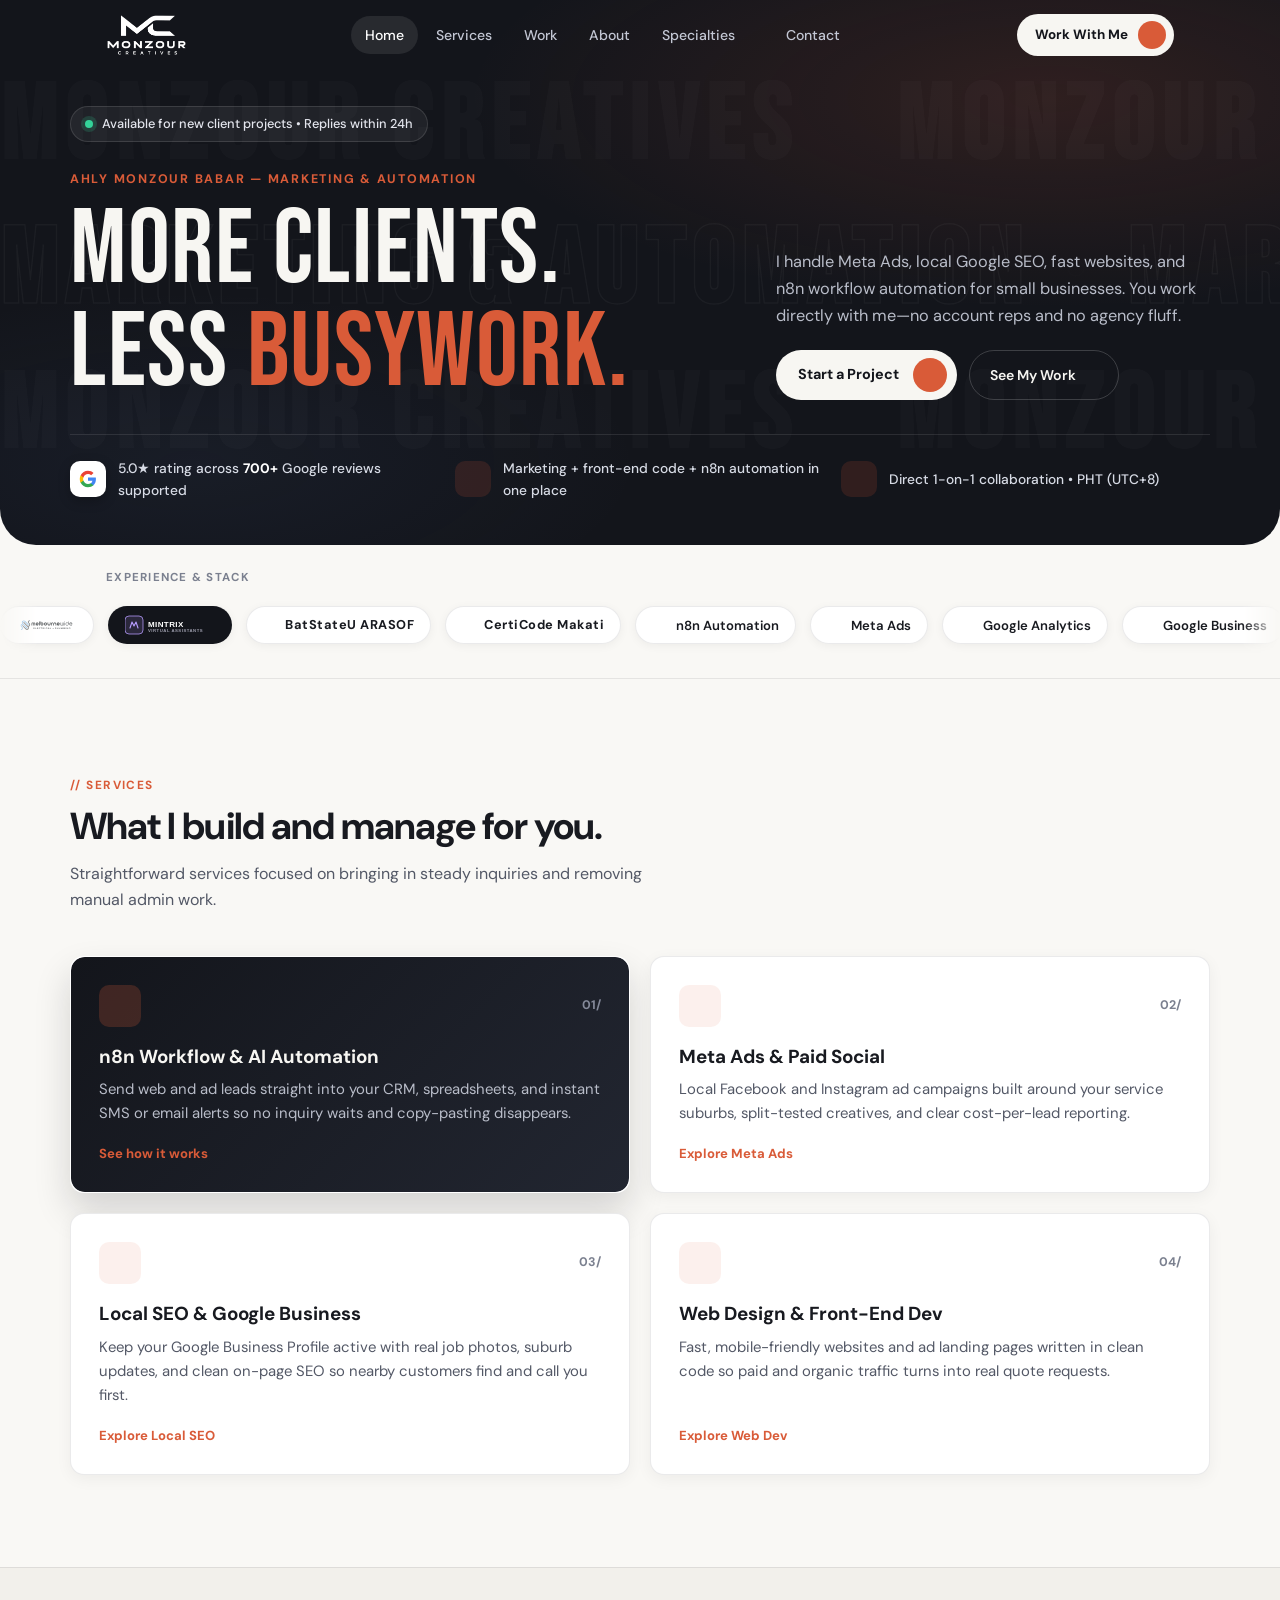
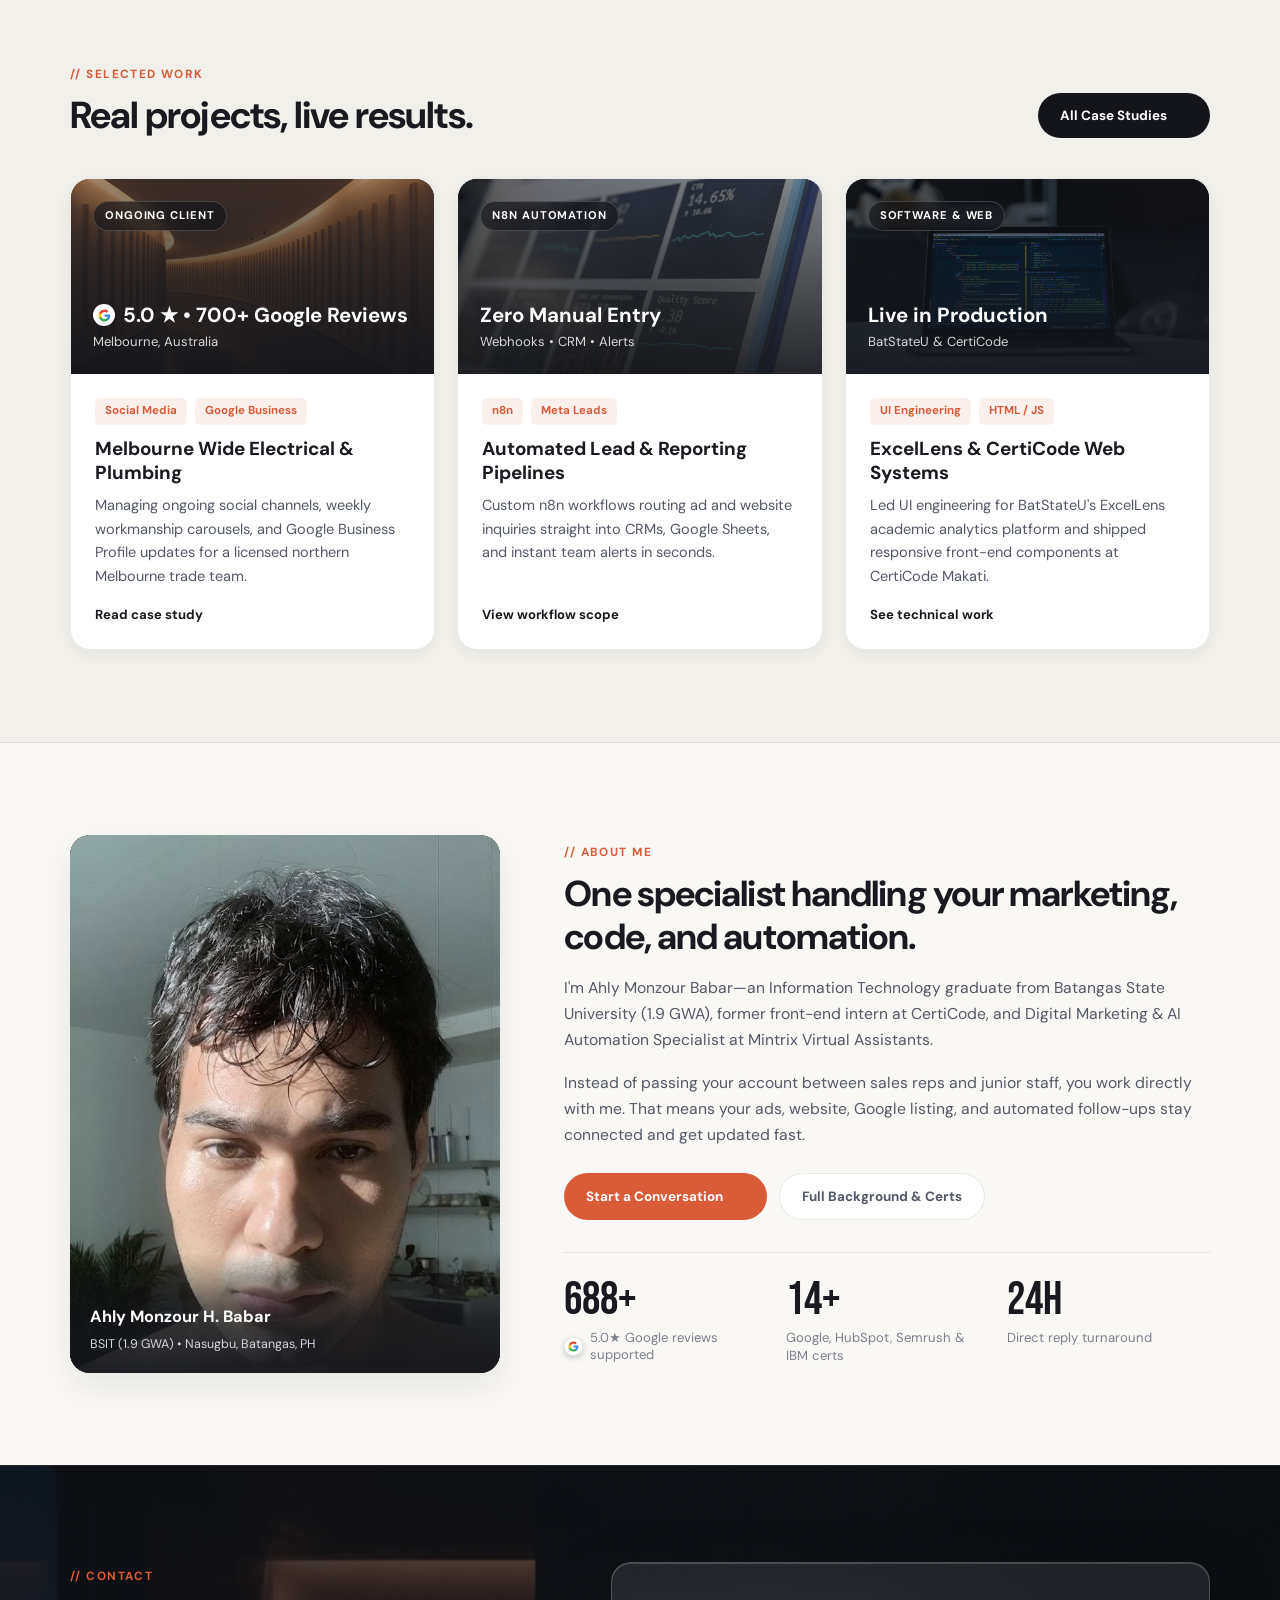
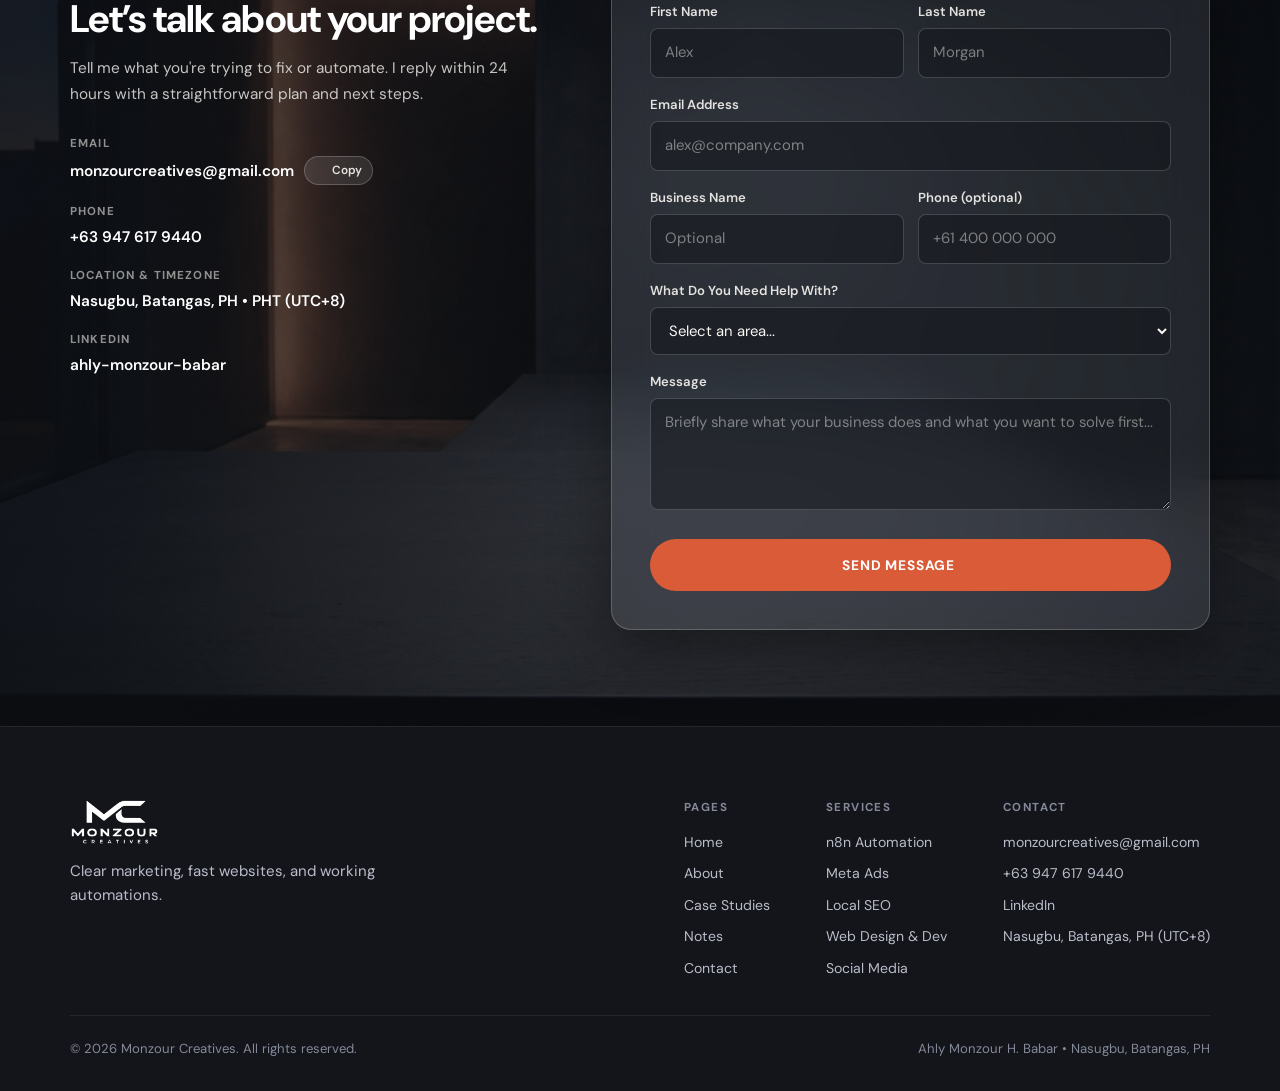
==== commit 99f32da7: "Cache-bust main.js to force FormSubmit.co version on all pages" ====
--- a/index.html
+++ b/index.html
@@ -656,7 +656,7 @@
   <script src="https://cdn.jsdelivr.net/npm/gsap@3.12.7/dist/ScrollTrigger.min.js"></script>
   <script src="https://cdn.jsdelivr.net/npm/split-type@0.3.4/umd/index.min.js"></script>
   <script src="https://cdn.jsdelivr.net/npm/sweetalert2@11"></script>
-  <script src="js/main.js"></script>
+  <script src="js/main.js?v=20261126"></script>
 </body>
 
 </html>
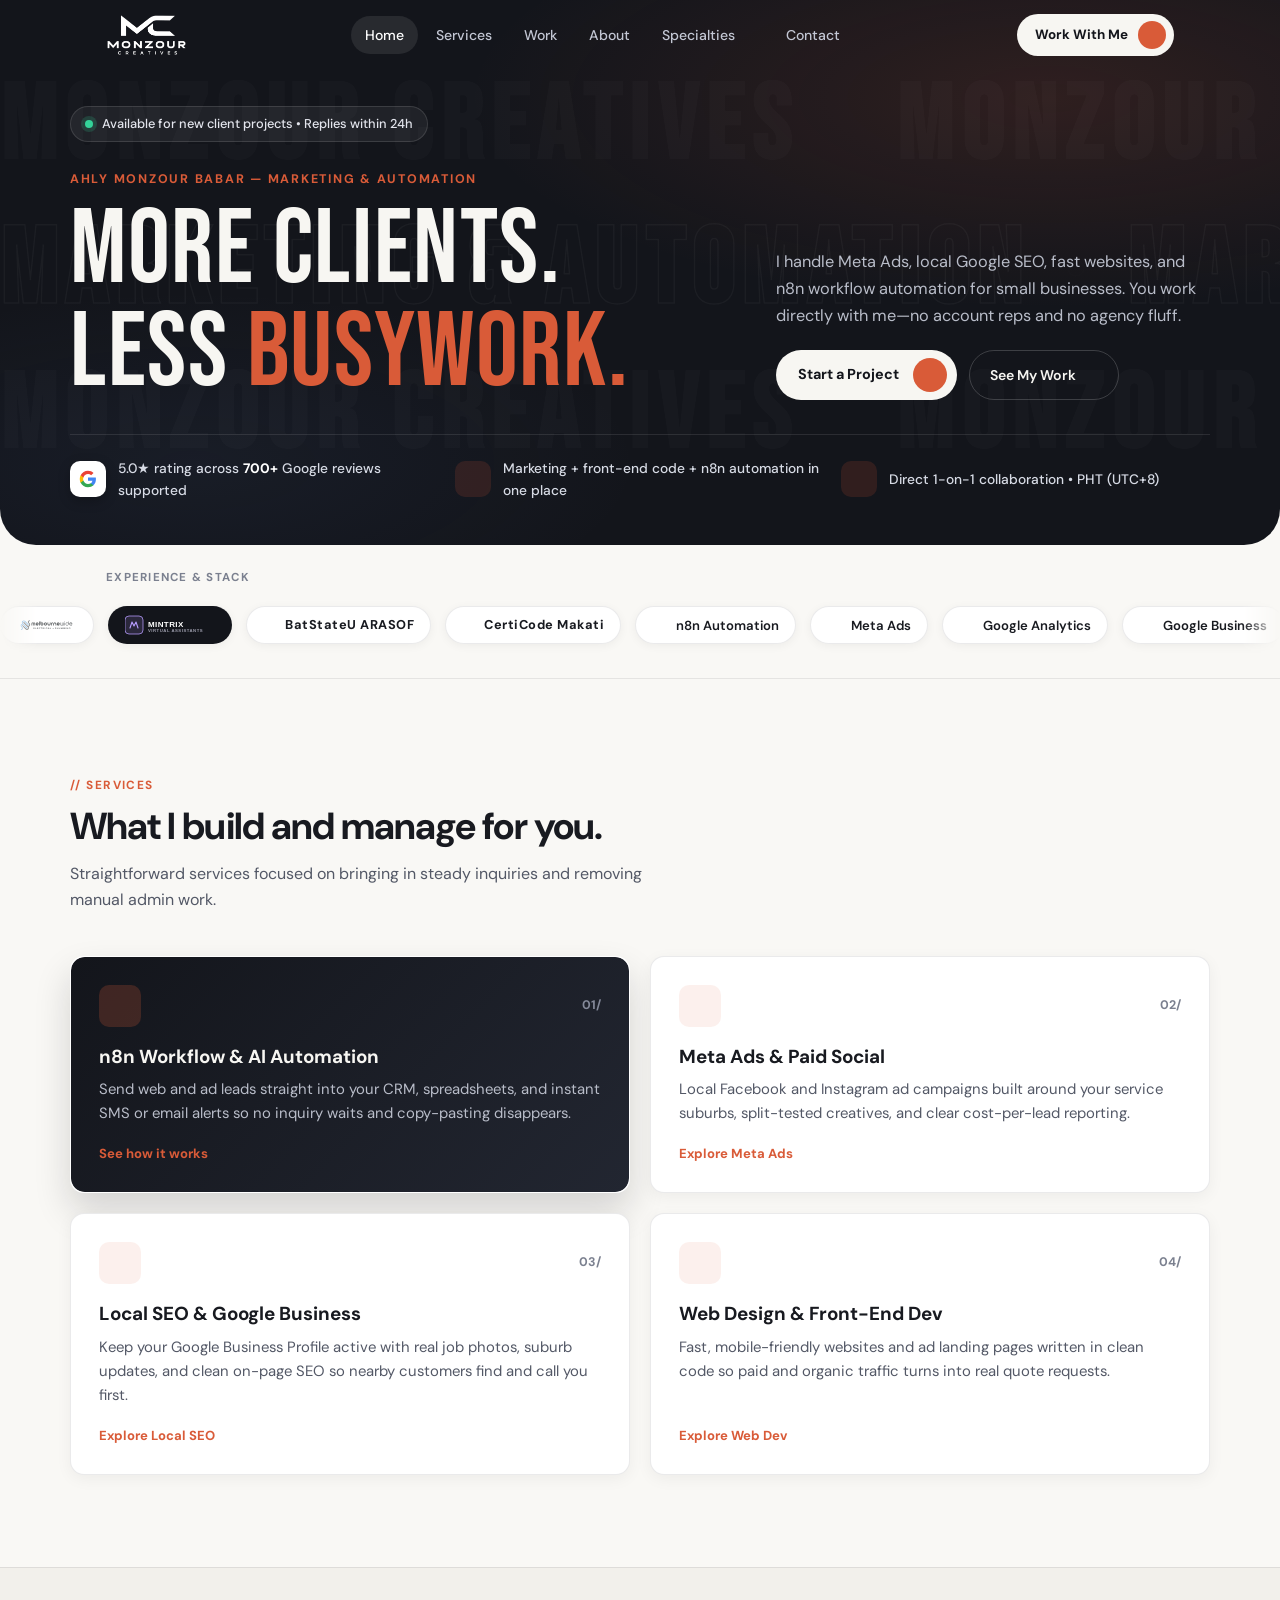
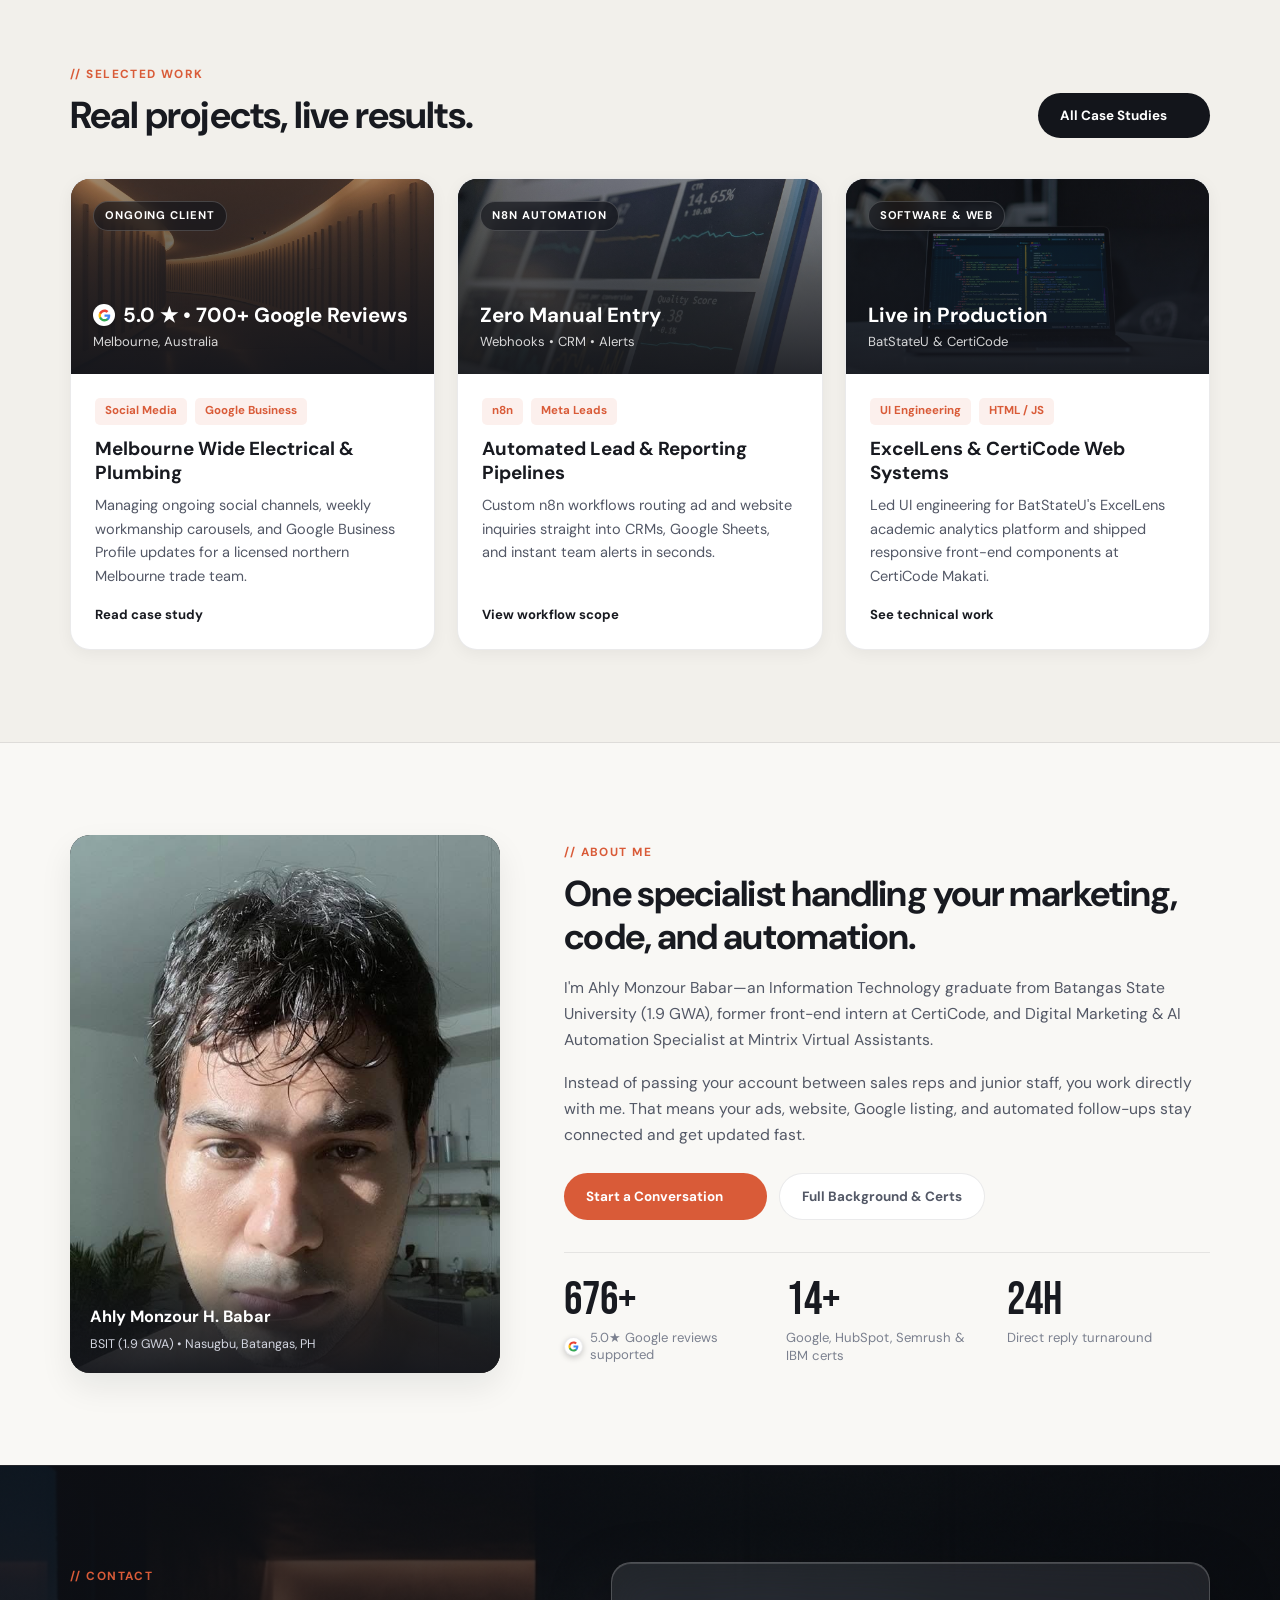
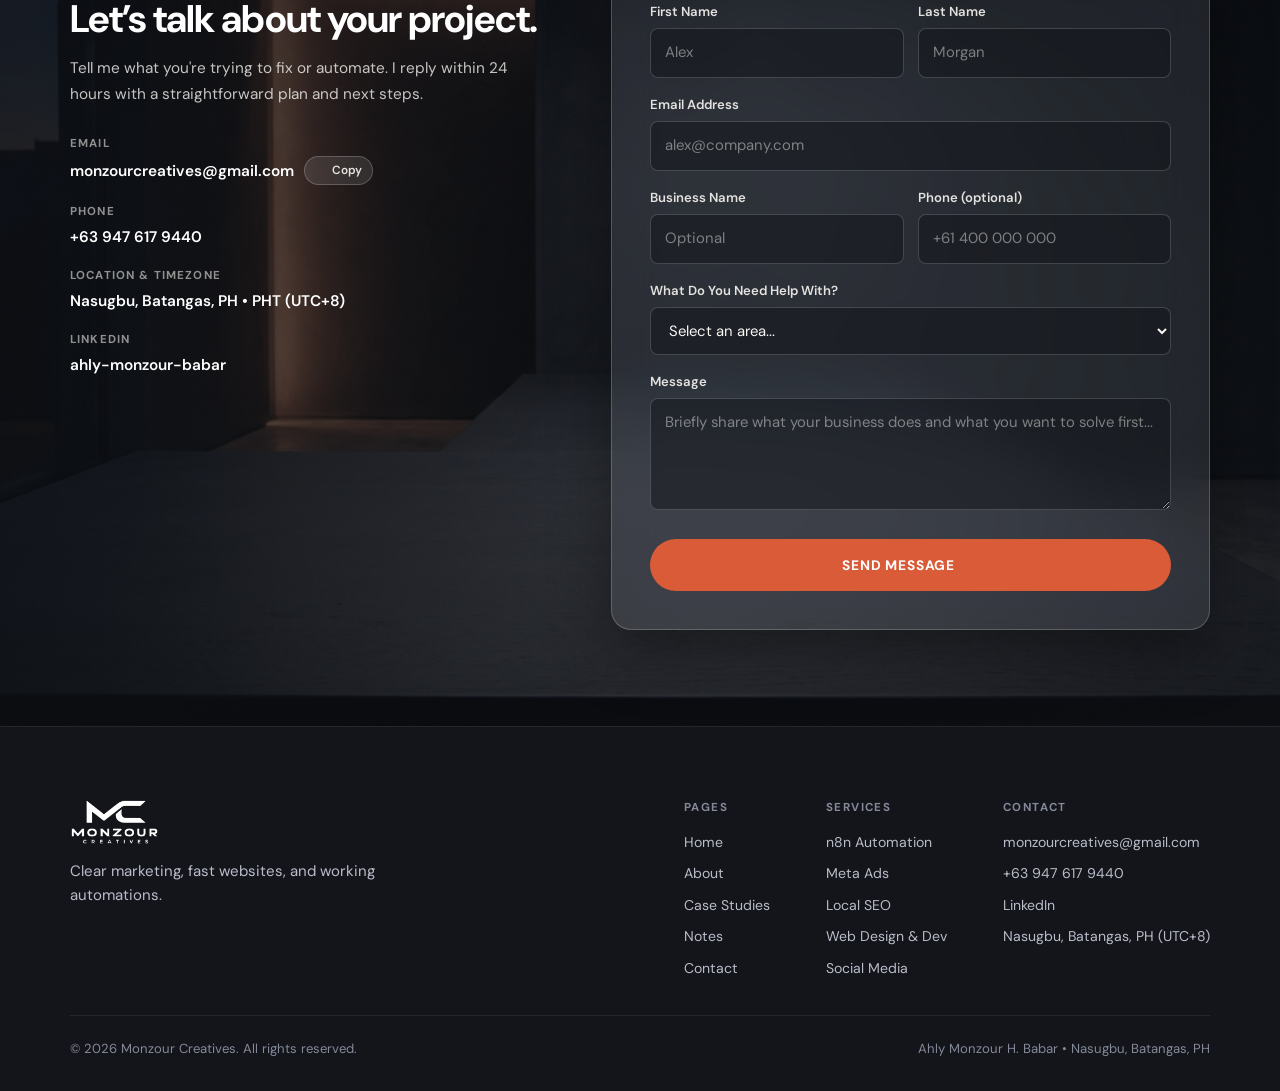
==== commit 9edb1727: "Add animated sending modal with progress bar, success and error modals" ====
--- a/index.html
+++ b/index.html
@@ -656,7 +656,7 @@
   <script src="https://cdn.jsdelivr.net/npm/gsap@3.12.7/dist/ScrollTrigger.min.js"></script>
   <script src="https://cdn.jsdelivr.net/npm/split-type@0.3.4/umd/index.min.js"></script>
   <script src="https://cdn.jsdelivr.net/npm/sweetalert2@11"></script>
-  <script src="js/main.js?v=20261126"></script>
+  <script src="js/main.js?v=20261126b"></script>
 </body>
 
 </html>
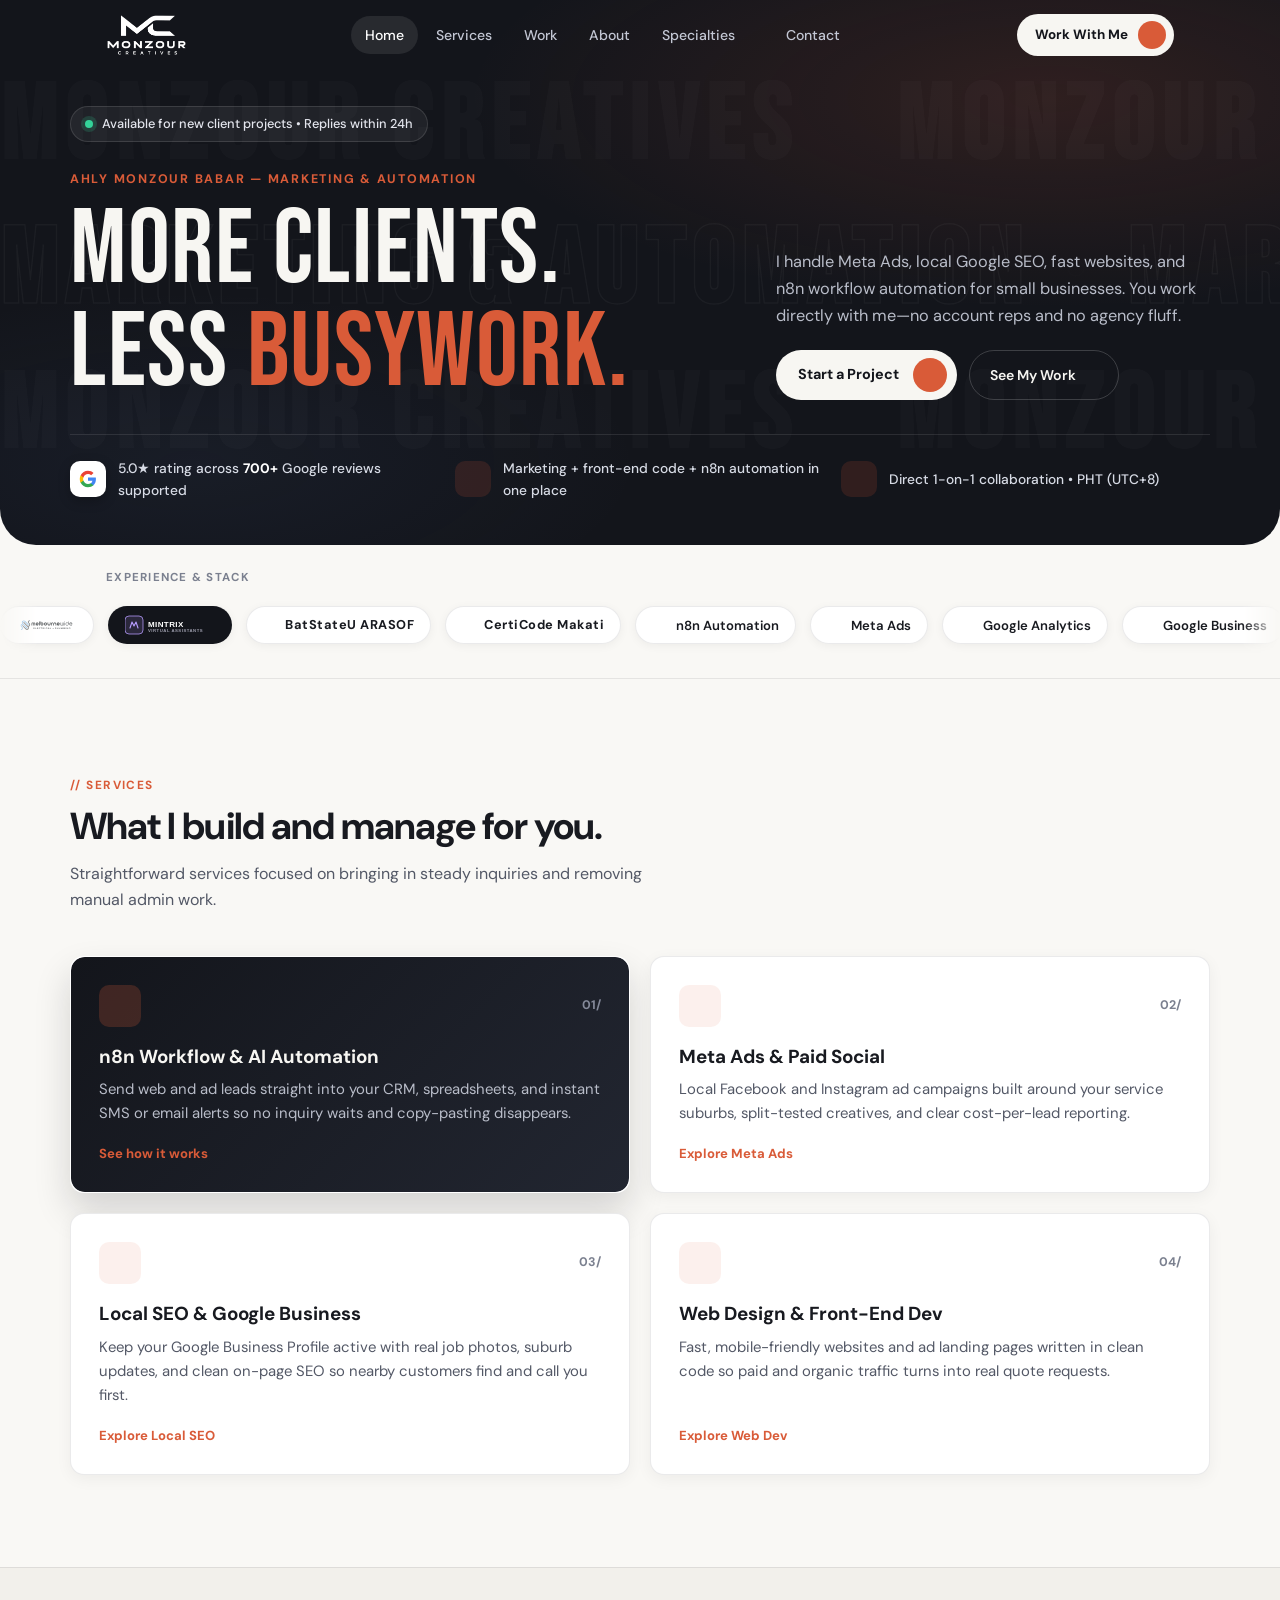
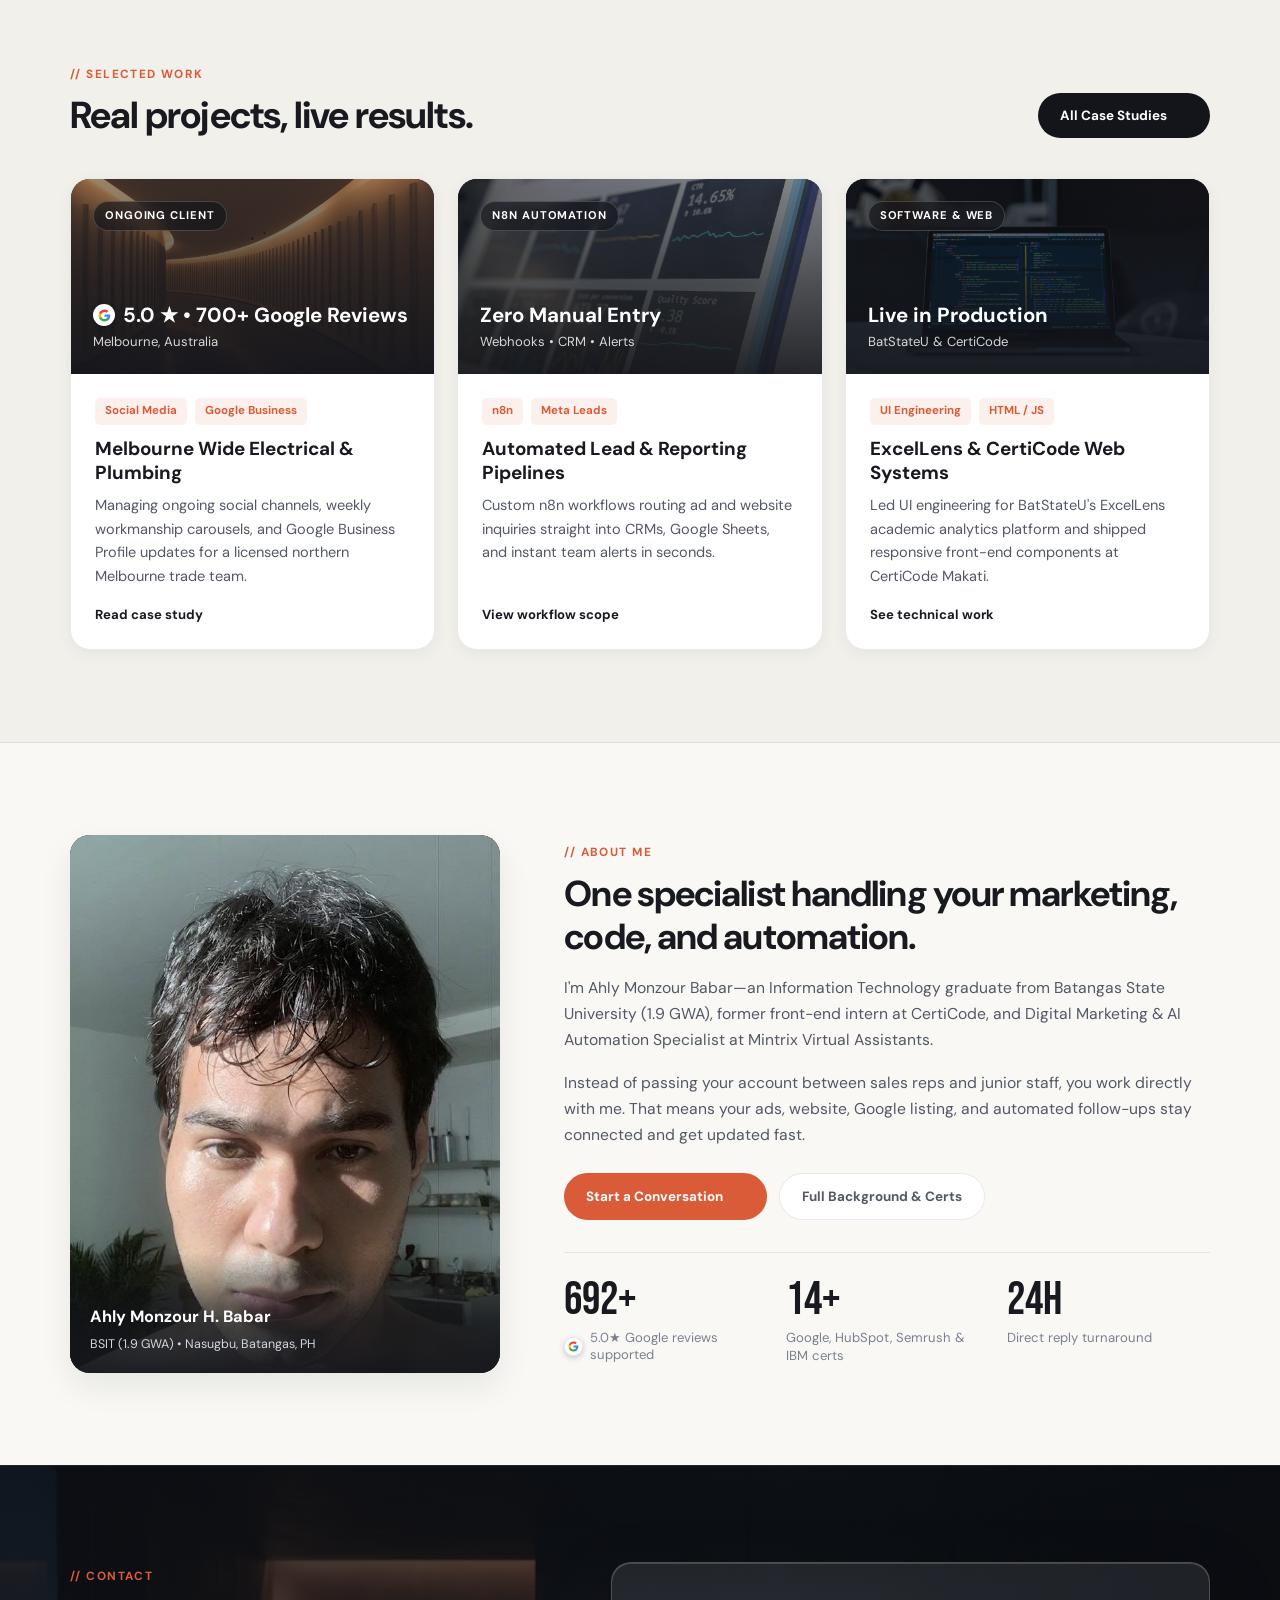
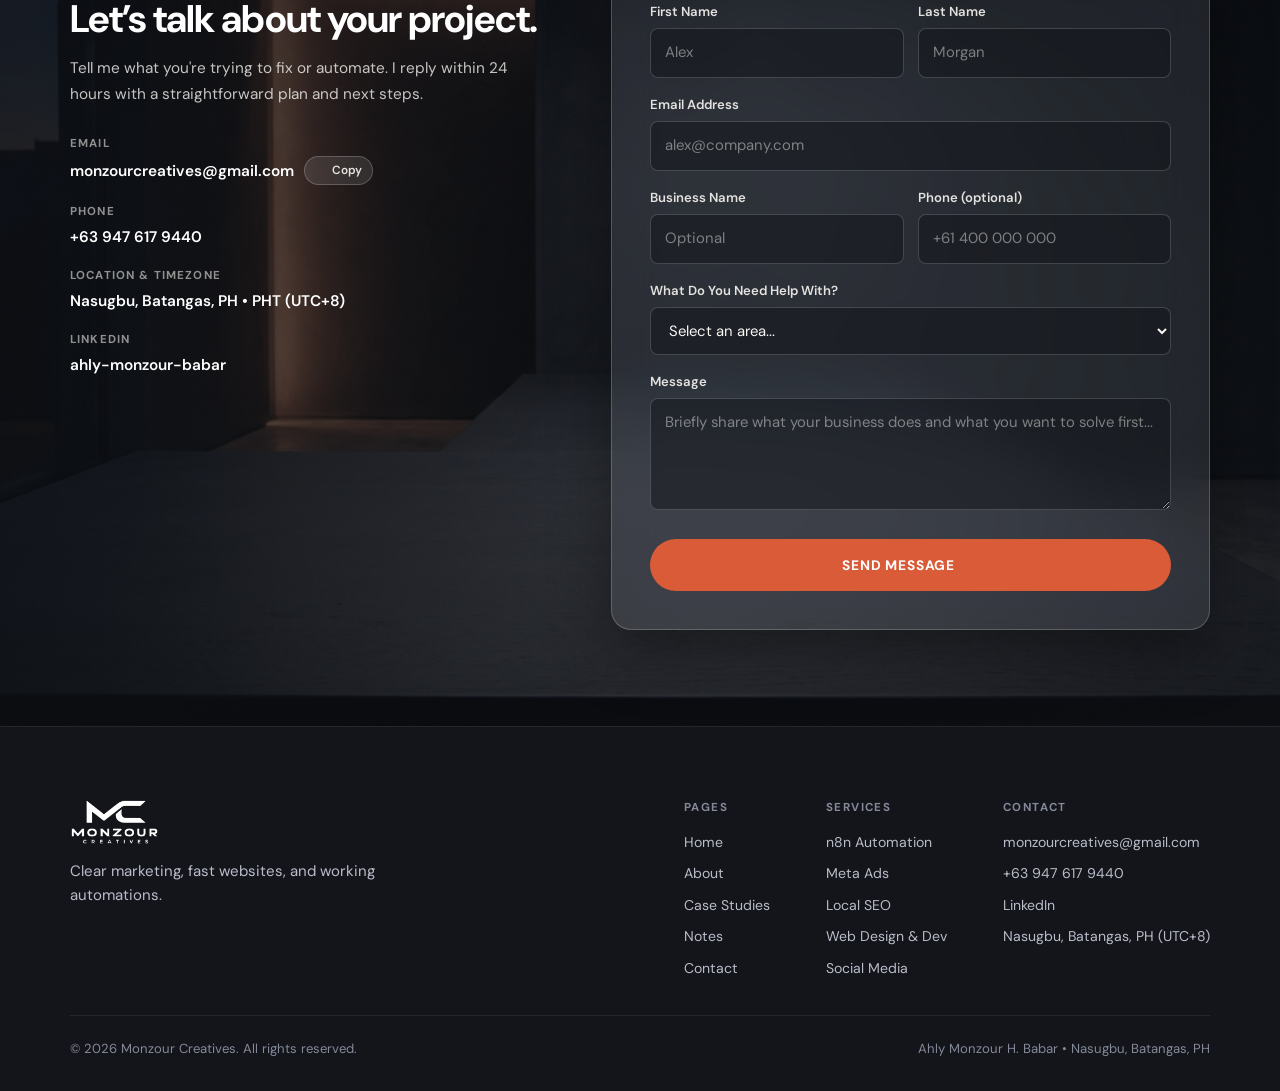
==== commit 423d1ae2: "Switch static mailer to Web3Forms for faster automated delivery" ====
--- a/index.html
+++ b/index.html
@@ -656,7 +656,7 @@
   <script src="https://cdn.jsdelivr.net/npm/gsap@3.12.7/dist/ScrollTrigger.min.js"></script>
   <script src="https://cdn.jsdelivr.net/npm/split-type@0.3.4/umd/index.min.js"></script>
   <script src="https://cdn.jsdelivr.net/npm/sweetalert2@11"></script>
-  <script src="js/main.js?v=20261126b"></script>
+  <script src="js/main.js?v=20261126c"></script>
 </body>
 
 </html>
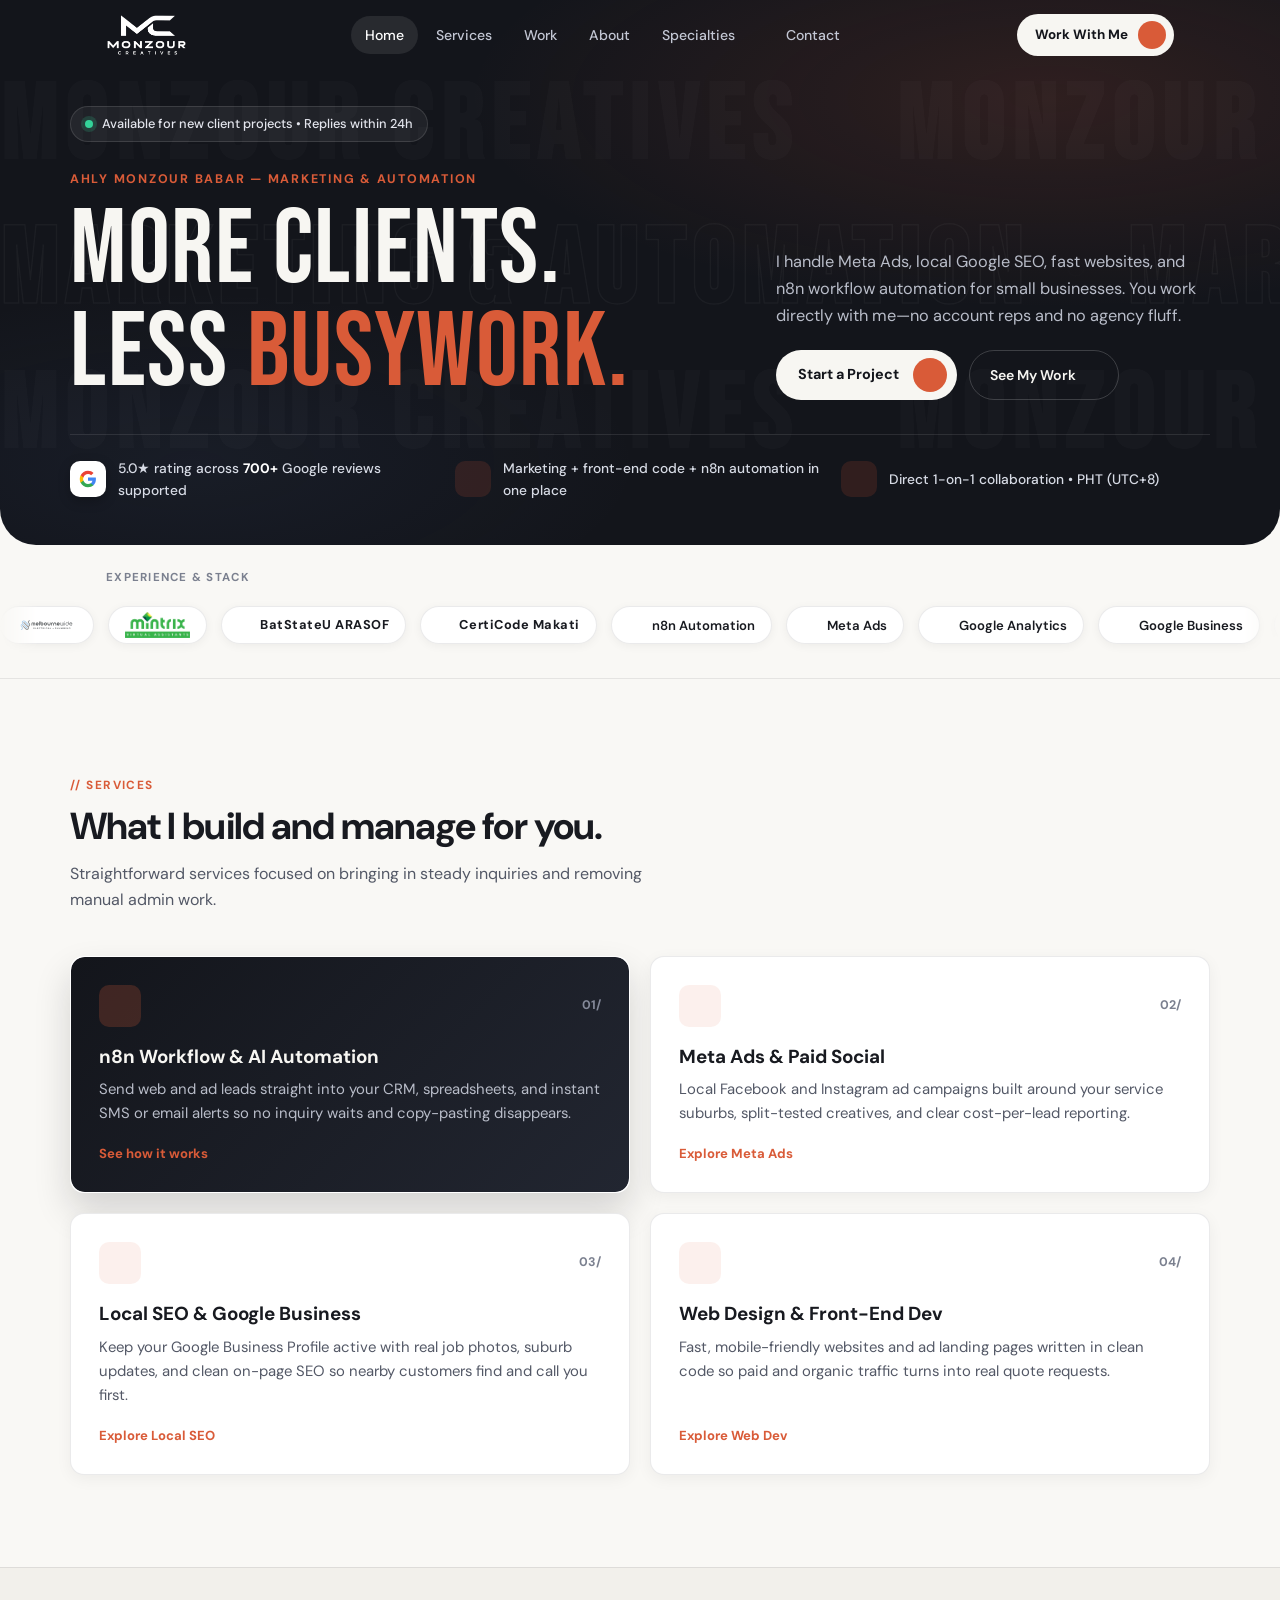
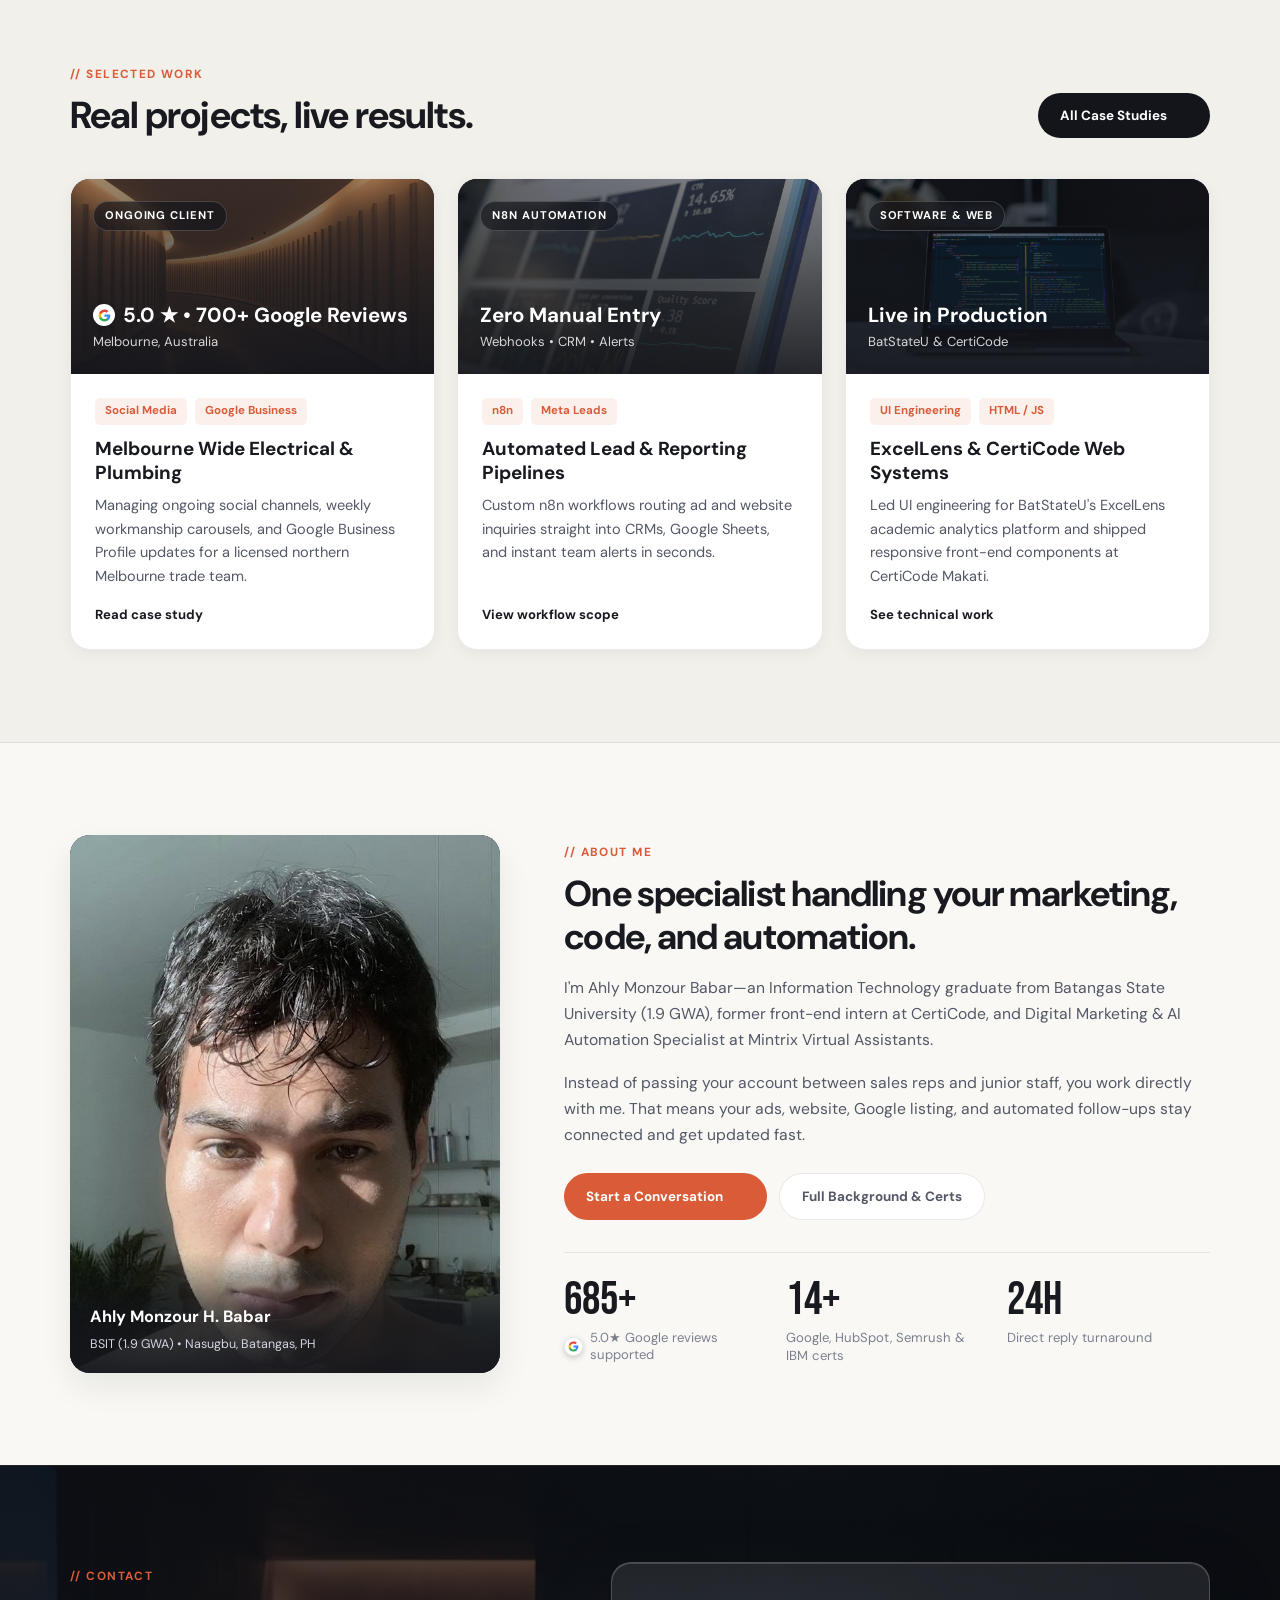
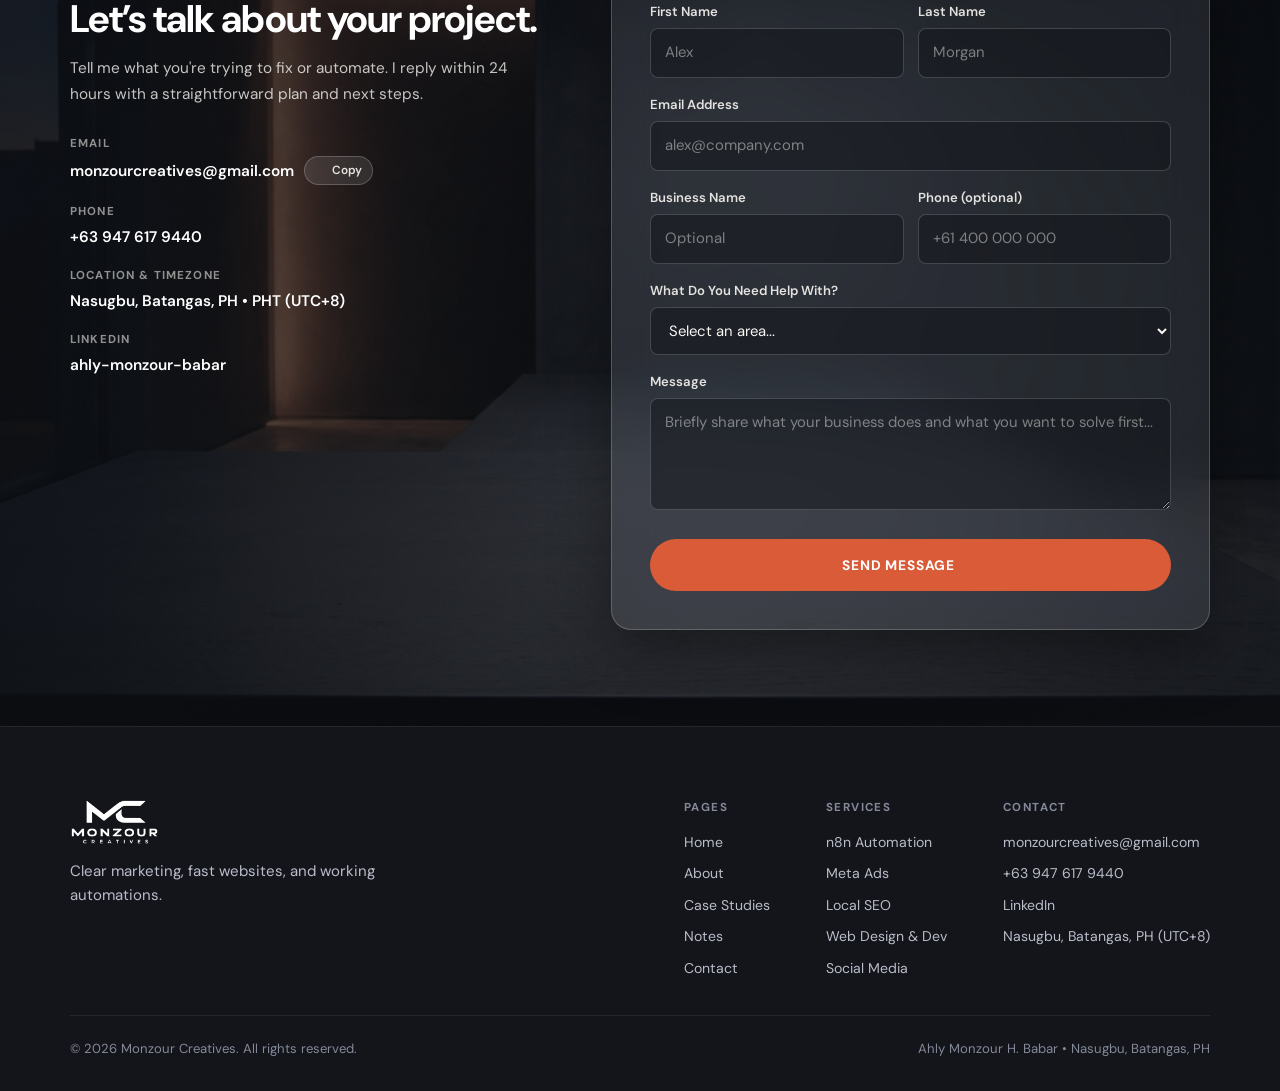
==== commit c2b75fd2: "Update Mintrix Virtual Assistants logo to official PNG" ====
--- a/index.html
+++ b/index.html
@@ -182,8 +182,8 @@
           <div class="client-logo-item">
             <img src="images/clients/melbourne-wide-logo.svg" alt="Melbourne Wide Electrical and Plumbing">
           </div>
-          <div class="client-logo-item client-logo-item--dark">
-            <img src="images/clients/mintrix-logo.svg" alt="Mintrix Virtual Assistants">
+          <div class="client-logo-item">
+            <img src="images/clients/mintrix-logo.png" alt="Mintrix Virtual Assistants">
           </div>
           <span class="client-txt-logo">
             <i data-lucide="bar-chart-3" style="width:15px;height:15px;color:var(--accent);" aria-hidden="true"></i>
@@ -209,8 +209,8 @@
           <div class="client-logo-item" aria-hidden="true">
             <img src="images/clients/melbourne-wide-logo.svg" alt="">
           </div>
-          <div class="client-logo-item client-logo-item--dark" aria-hidden="true">
-            <img src="images/clients/mintrix-logo.svg" alt="">
+          <div class="client-logo-item" aria-hidden="true">
+            <img src="images/clients/mintrix-logo.png" alt="">
           </div>
           <span class="client-txt-logo" aria-hidden="true">
             <i data-lucide="bar-chart-3" style="width:15px;height:15px;color:var(--accent);" aria-hidden="true"></i>
--- a/css/styles.css
+++ b/css/styles.css
@@ -812,6 +812,10 @@
   object-fit: contain;
 }
 
+.client-logo-item img[src*="mintrix-logo"] {
+  height: 26px;
+}
+
 .client-logo-item--dark {
   background: var(--dark-bg);
   border-color: transparent;
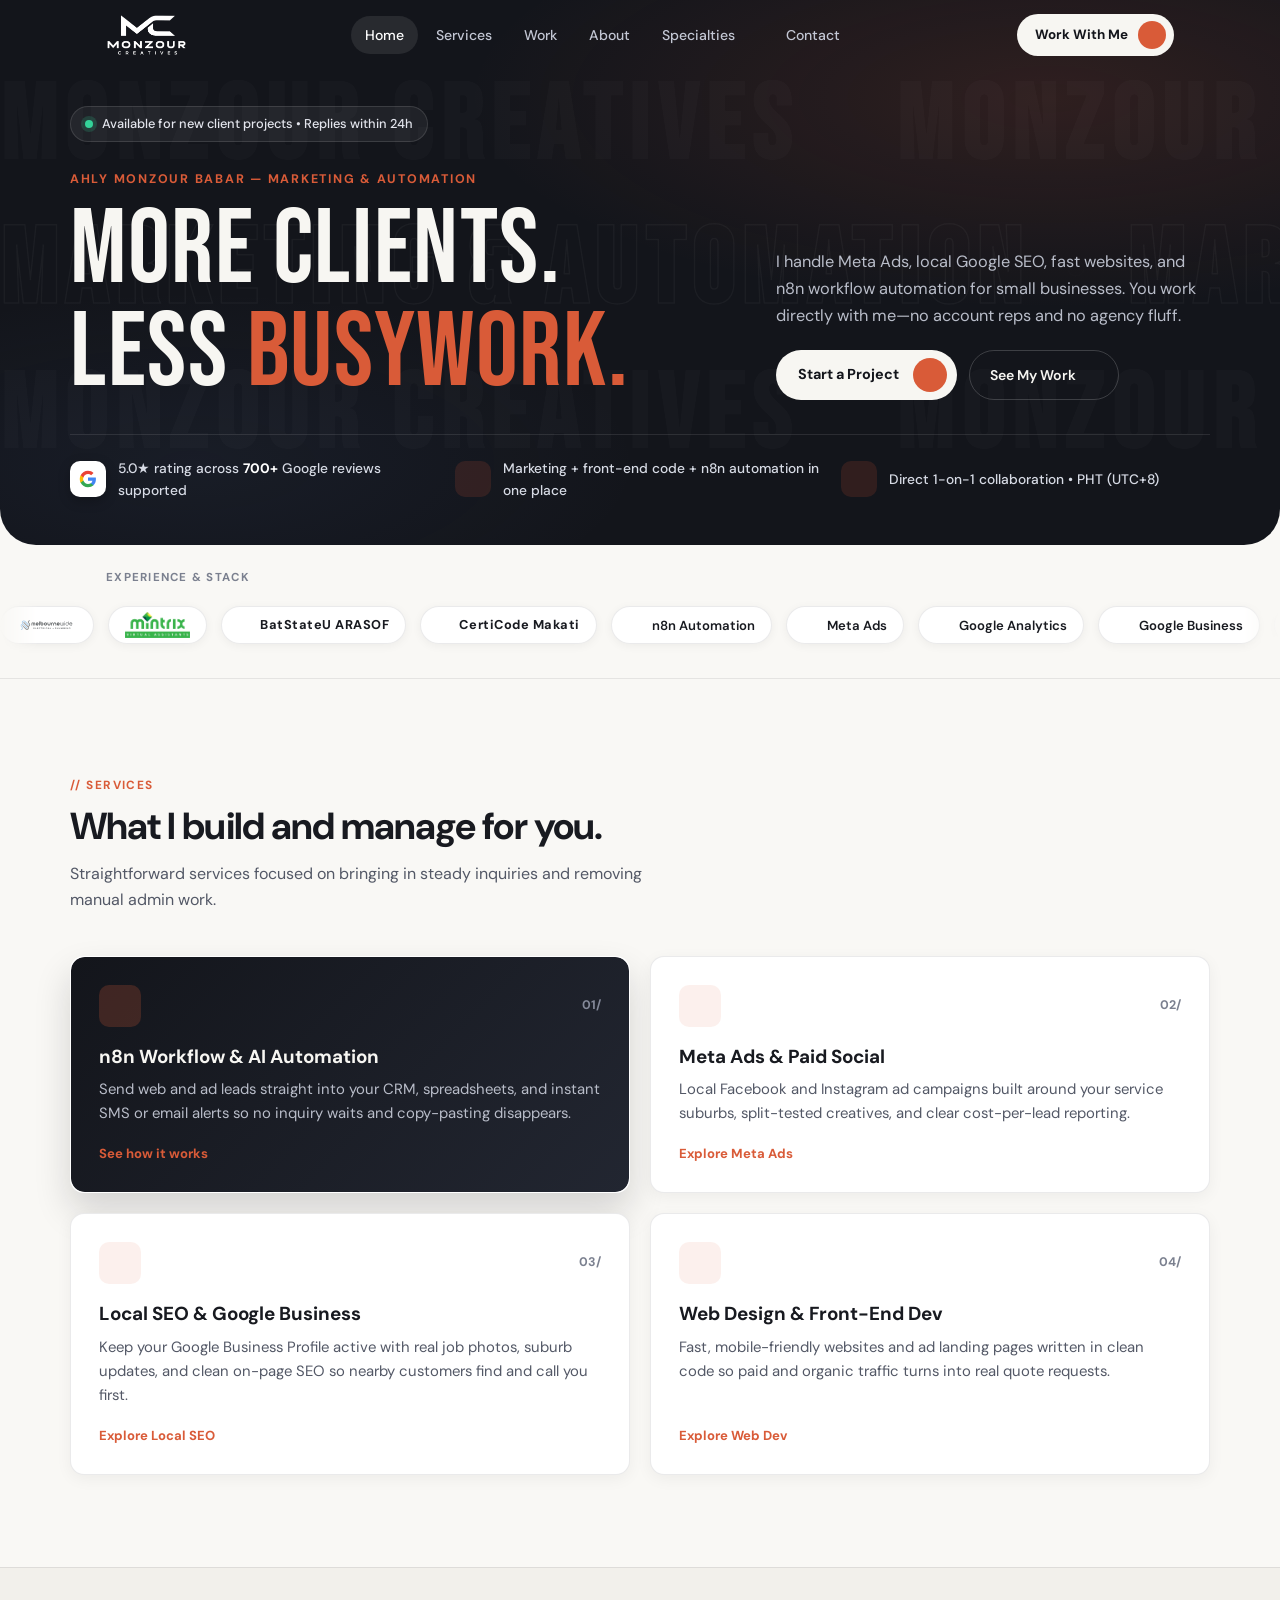
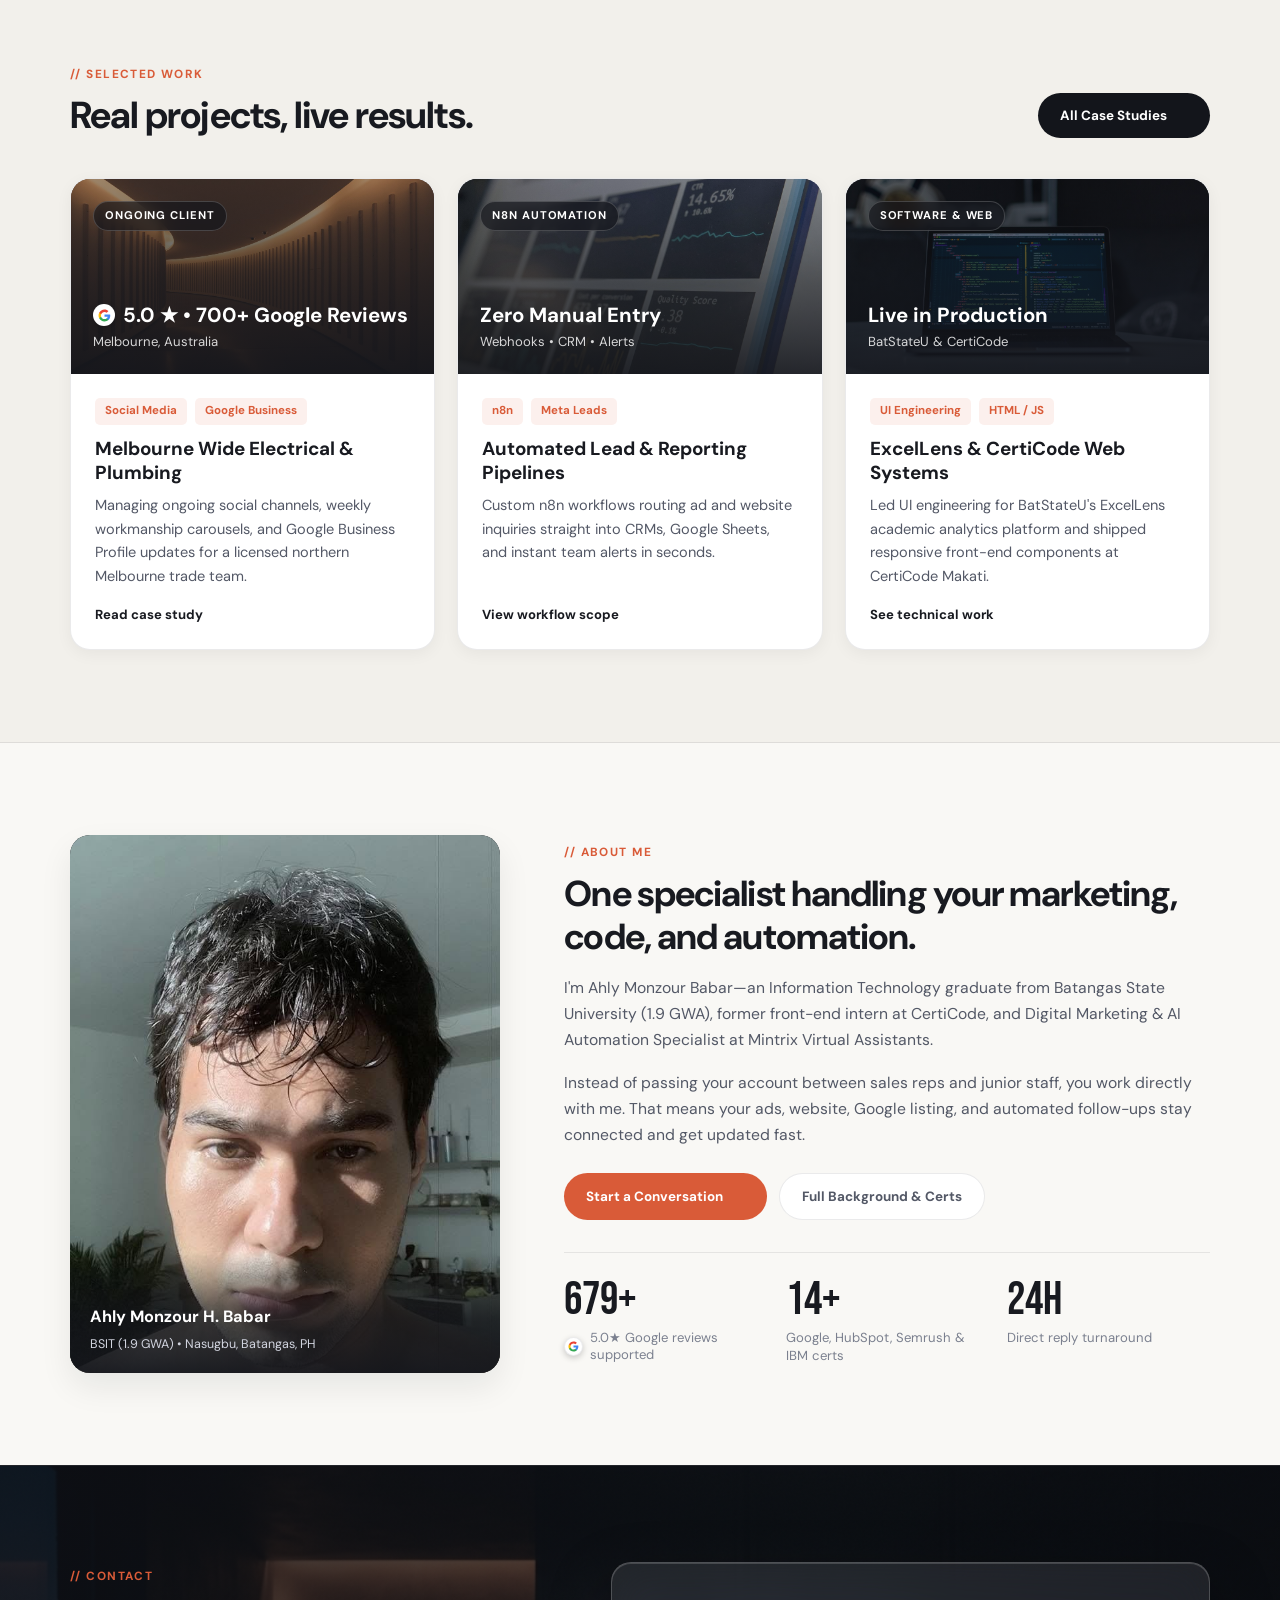
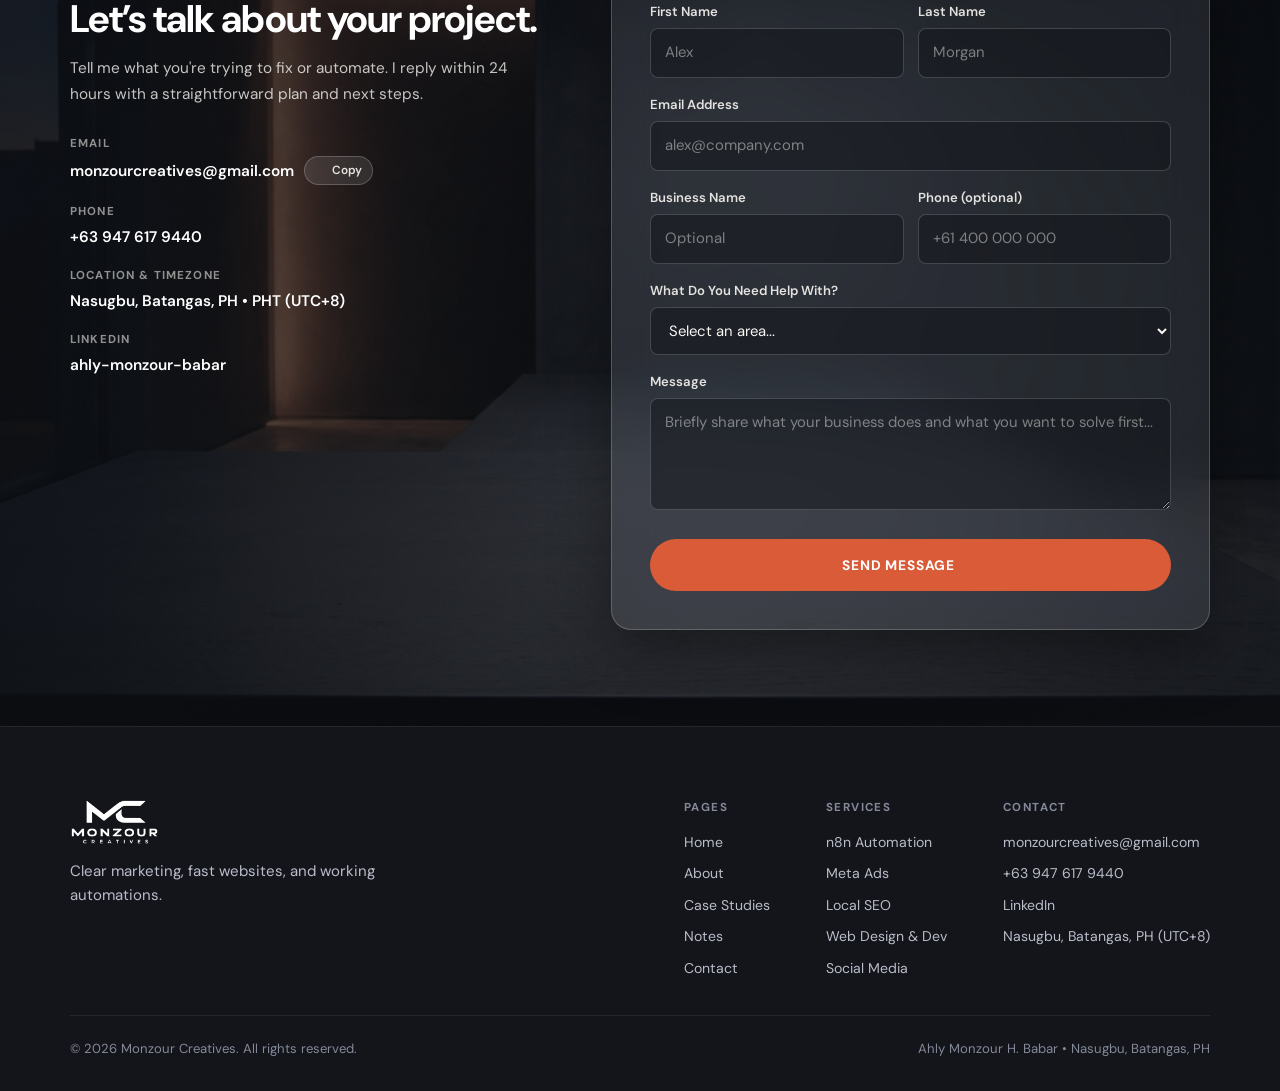
==== commit 6e23da91: "Auto-select What Do You Need Help With from selected specialty" ====
--- a/index.html
+++ b/index.html
@@ -656,7 +656,7 @@
   <script src="https://cdn.jsdelivr.net/npm/gsap@3.12.7/dist/ScrollTrigger.min.js"></script>
   <script src="https://cdn.jsdelivr.net/npm/split-type@0.3.4/umd/index.min.js"></script>
   <script src="https://cdn.jsdelivr.net/npm/sweetalert2@11"></script>
-  <script src="js/main.js?v=20261126c"></script>
+  <script src="js/main.js?v=20261126d"></script>
 </body>
 
 </html>
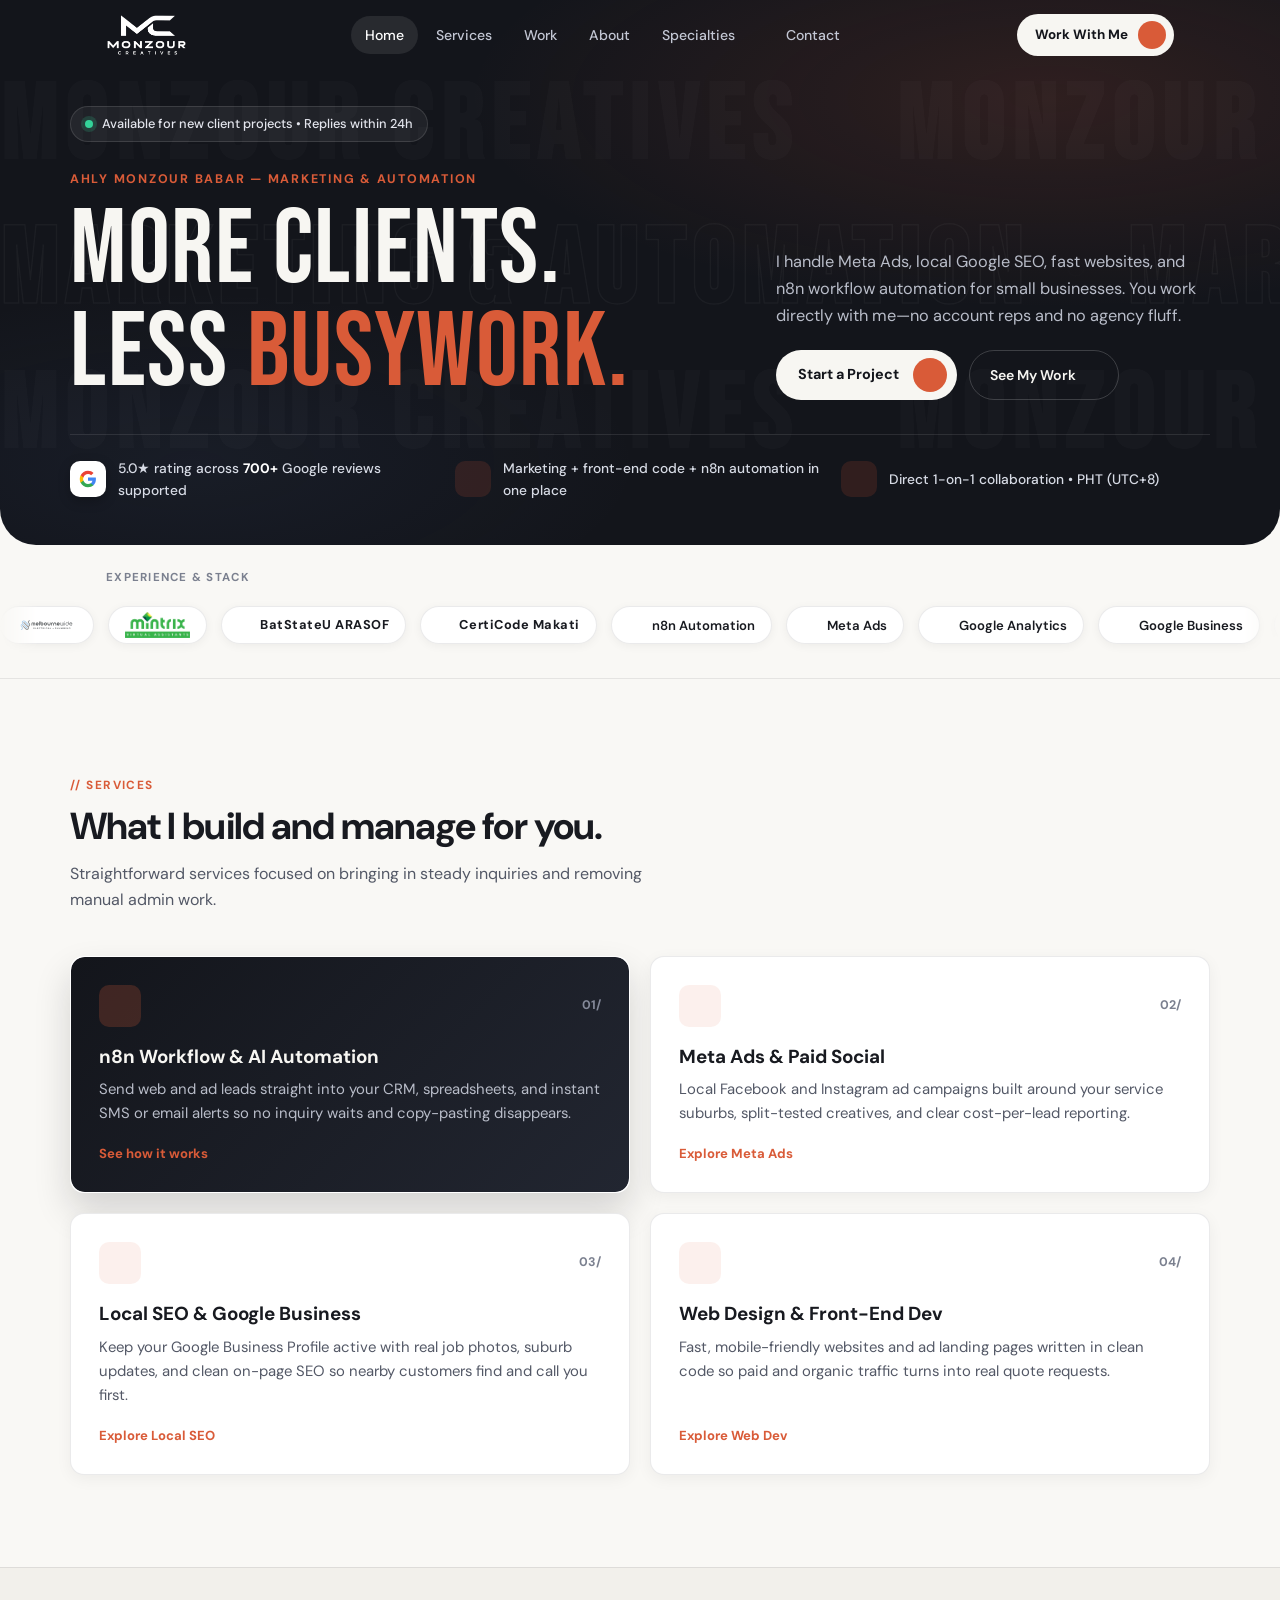
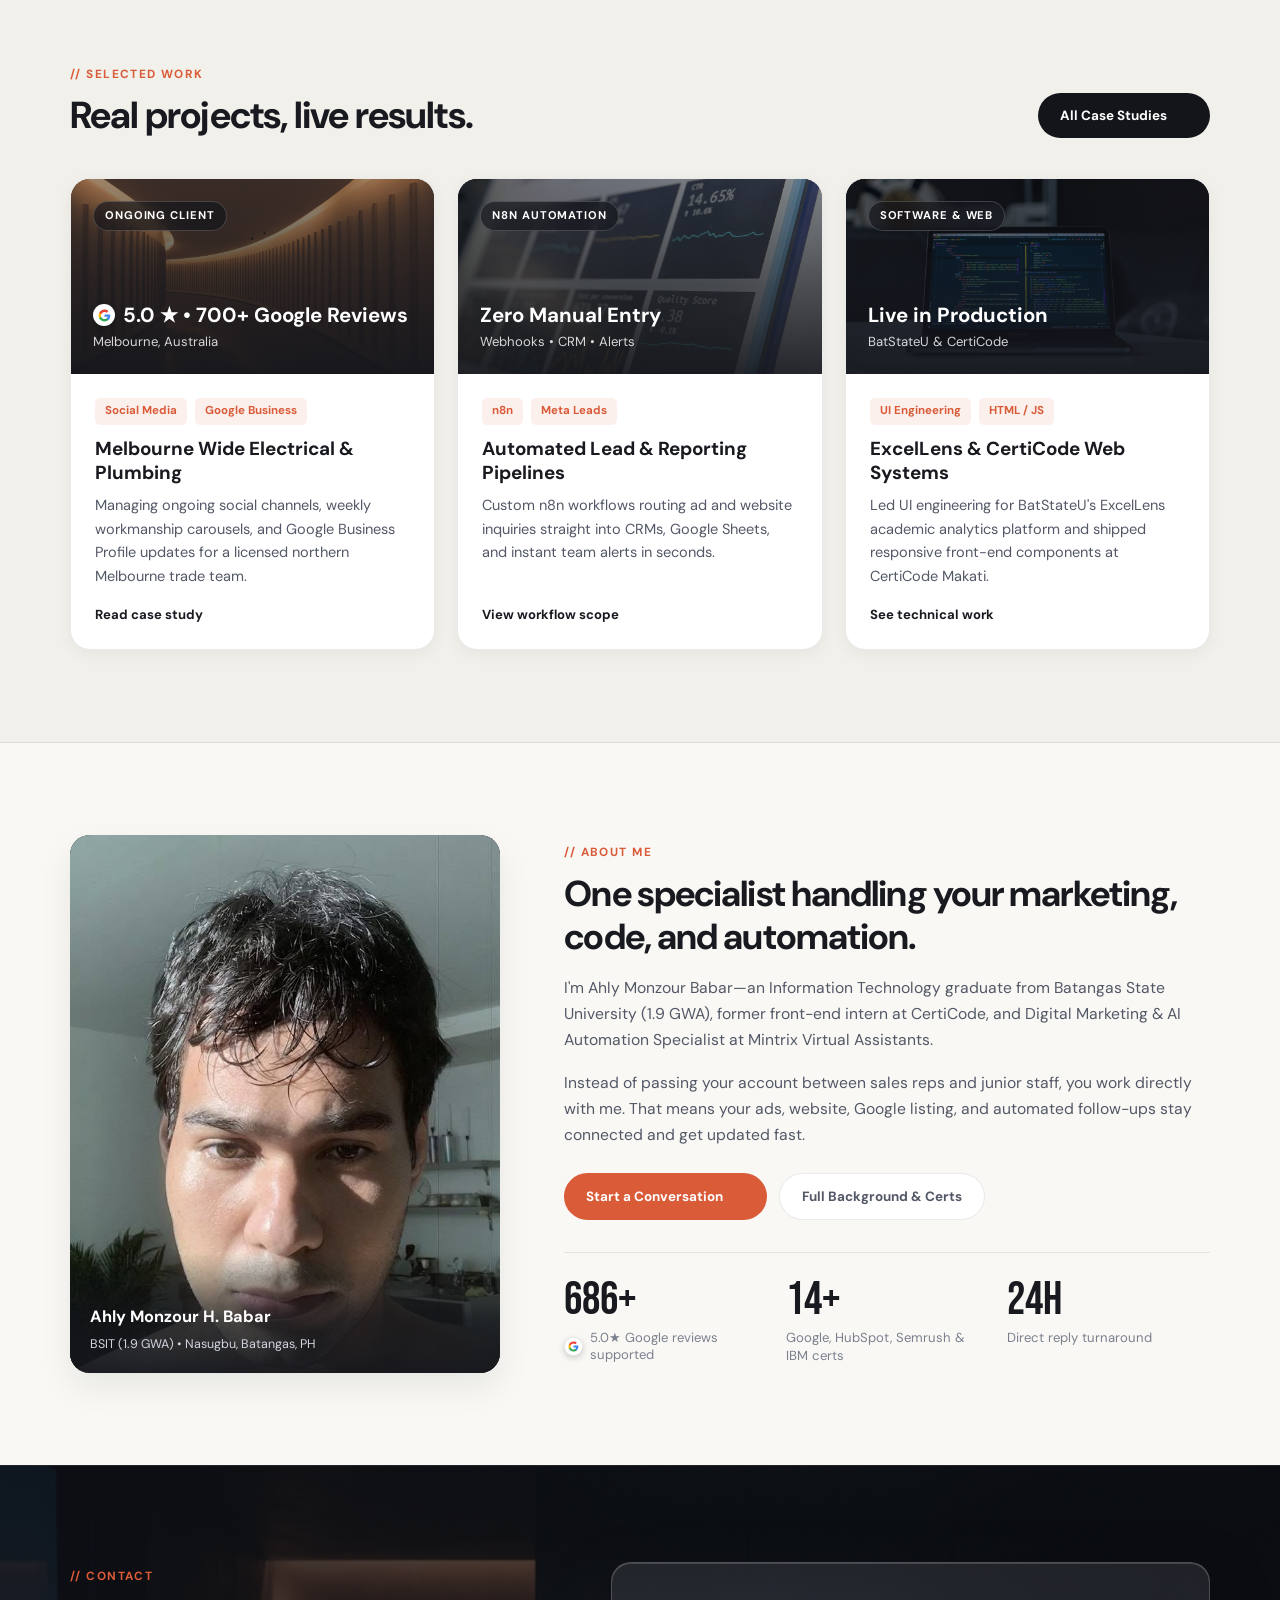
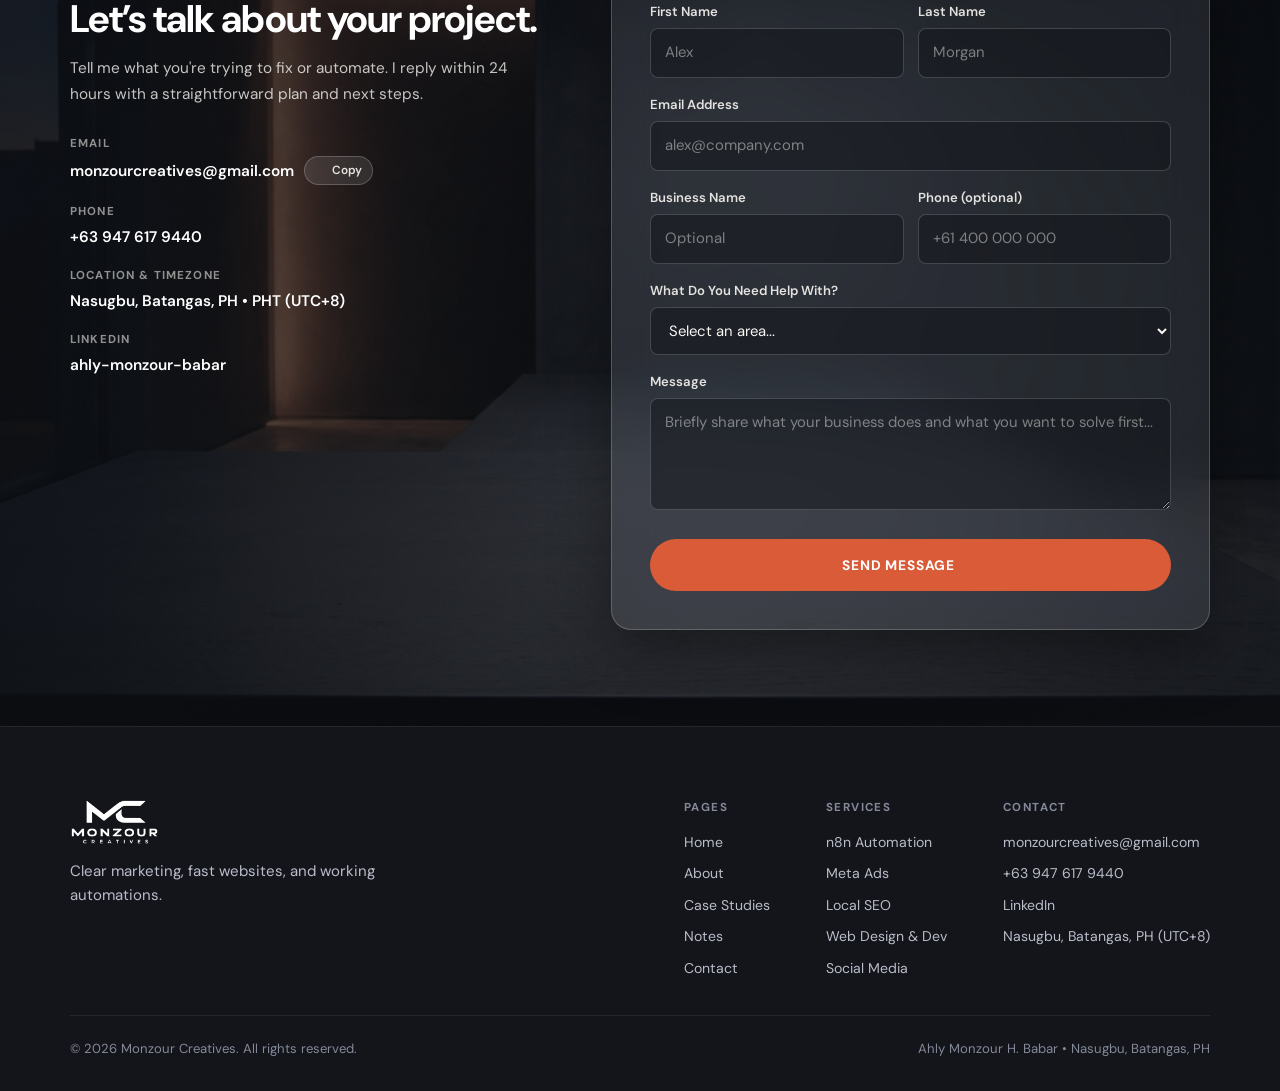
==== commit fde9a808: "Include ?service param on all contact links across specialty pages" ====
--- a/index.html
+++ b/index.html
@@ -656,7 +656,7 @@
   <script src="https://cdn.jsdelivr.net/npm/gsap@3.12.7/dist/ScrollTrigger.min.js"></script>
   <script src="https://cdn.jsdelivr.net/npm/split-type@0.3.4/umd/index.min.js"></script>
   <script src="https://cdn.jsdelivr.net/npm/sweetalert2@11"></script>
-  <script src="js/main.js?v=20261126d"></script>
+  <script src="js/main.js?v=20261126e"></script>
 </body>
 
 </html>
